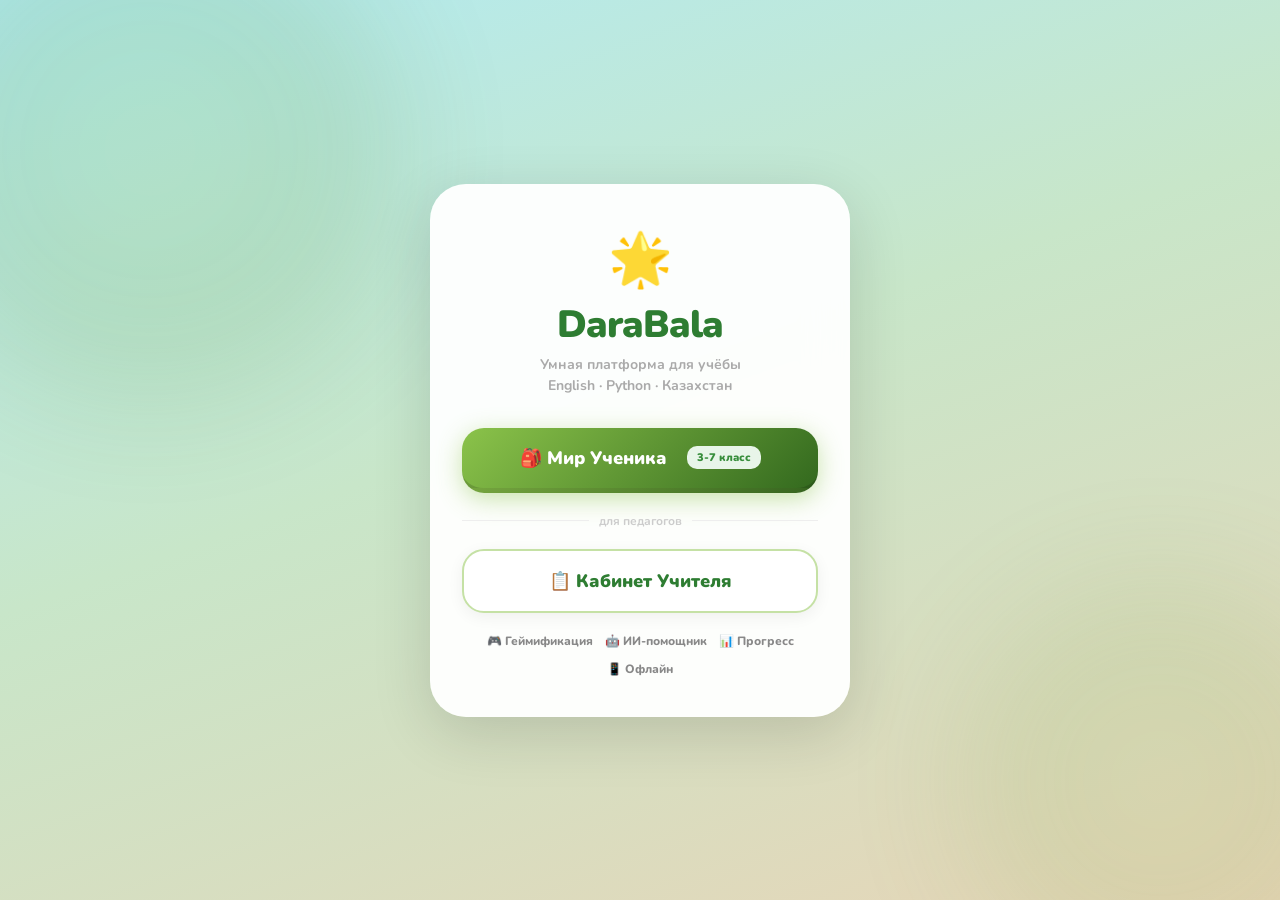
==== student/index.html @ 941f7393 "Create index.html" ====
<!DOCTYPE html>
<html lang="ru">
<head>
<meta charset="UTF-8"/>
<meta name="viewport" content="width=device-width, initial-scale=1.0"/>
<meta name="theme-color" content="#8bc34a"/>
<title>DaraBala</title>
<link rel="manifest" href="manifest.json"/>
<link rel="apple-touch-icon" href="icons/icon-192.png"/>
<link href="https://fonts.googleapis.com/css2?family=Nunito:wght@400;700;800;900&display=swap" rel="stylesheet"/>
<style>
*,*::before,*::after{box-sizing:border-box;margin:0;padding:0}
body{font-family:"Nunito",sans-serif;min-height:100vh;background:linear-gradient(160deg,#b2ebf2 0%,#c8e6c9 45%,#e8d5b7 100%);display:flex;flex-direction:column;align-items:center;justify-content:center;padding:20px;position:relative;overflow:hidden}
.bg-blob{position:fixed;border-radius:50%;filter:blur(60px);opacity:.15;pointer-events:none;animation:bFloat 18s ease-in-out infinite alternate}
@keyframes bFloat{0%{transform:translate(0,0)}100%{transform:translate(var(--tx,30px),var(--ty,-40px))}}
@keyframes popIn{from{opacity:0;transform:scale(.85) translateY(20px)}to{opacity:1;transform:scale(1) translateY(0)}}
@keyframes bob{0%,100%{transform:translateY(0)}50%{transform:translateY(-8px)}}
.hero{background:rgba(255,255,255,.95);backdrop-filter:blur(20px);border-radius:36px;padding:40px 32px;width:100%;max-width:420px;text-align:center;box-shadow:0 16px 60px rgba(0,0,0,.14);animation:popIn .6s cubic-bezier(.175,.885,.32,1.275) both;z-index:1;position:relative}
.logo{font-size:52px;animation:bob 2.5s ease-in-out infinite;display:block;margin-bottom:4px}
.title{font-size:38px;font-weight:900;color:#2e7d32;letter-spacing:-1px;margin-bottom:4px}
.sub{font-size:14px;color:#aaa;font-weight:700;margin-bottom:32px;line-height:1.5}
.divider{font-size:12px;color:#ccc;font-weight:700;margin:20px 0;display:flex;align-items:center;gap:10px}
.divider::before,.divider::after{content:'';flex:1;height:1px;background:#eee}
.btn{width:100%;padding:18px;border-radius:22px;border:none;font-family:"Nunito",sans-serif;font-size:18px;font-weight:900;cursor:pointer;transition:all .2s;margin-bottom:14px;display:flex;align-items:center;justify-content:center;gap:12px;text-decoration:none}
.btn-student{background:linear-gradient(135deg,#8bc34a,#33691e);color:#fff;box-shadow:0 6px 24px rgba(139,195,74,.45);border-bottom:5px solid rgba(0,0,0,.15)}
.btn-student:hover{transform:translateY(-3px);box-shadow:0 10px 32px rgba(139,195,74,.55)}
.btn-teacher{background:#fff;color:#2e7d32;border:2.5px solid #c5e1a5;box-shadow:0 4px 16px rgba(0,0,0,.06)}
.btn-teacher:hover{background:#f1f8e9;border-color:#8bc34a;transform:translateY(-2px)}
.badge{display:inline-block;font-size:11px;font-weight:900;border-radius:10px;padding:4px 10px;background:#e8f5e9;color:#388e3c;margin-left:8px;vertical-align:middle}
.features{display:flex;gap:12px;justify-content:center;margin-top:20px;flex-wrap:wrap}
.feat{font-size:12px;font-weight:800;color:#888;display:flex;align-items:center;gap:5px}
</style>
</head>
<body>
<div class="bg-blob" style="width:500px;height:500px;top:-100px;left:-100px;background:radial-gradient(circle,#8bc34a,#33691e);--tx:40px;--ty:-30px"></div>
<div class="bg-blob" style="width:400px;height:400px;bottom:-80px;right:-80px;background:radial-gradient(circle,#aed581,#558b2f);--tx:-50px;--ty:40px;animation-duration:14s"></div>

<div class="hero">
  <span class="logo">🌟</span>
  <div class="title">DaraBala</div>
  <div class="sub">Умная платформа для учёбы<br>English · Python · Казахстан</div>

  <a href="student/" class="btn btn-student">
    🎒 Мир Ученика
    <span class="badge">3-7 класс</span>
  </a>

  <div class="divider">для педагогов</div>

  <a href="teacher/" class="btn btn-teacher">
    📋 Кабинет Учителя
  </a>

  <div class="features">
    <div class="feat">🎮 Геймификация</div>
    <div class="feat">🤖 ИИ-помощник</div>
    <div class="feat">📊 Прогресс</div>
    <div class="feat">📱 Офлайн</div>
  </div>
</div>

<script>
if('serviceWorker' in navigator){
  navigator.serviceWorker.register('/DaraBala/sw.js').catch(()=>{});
}
</script>
</body>
</html>
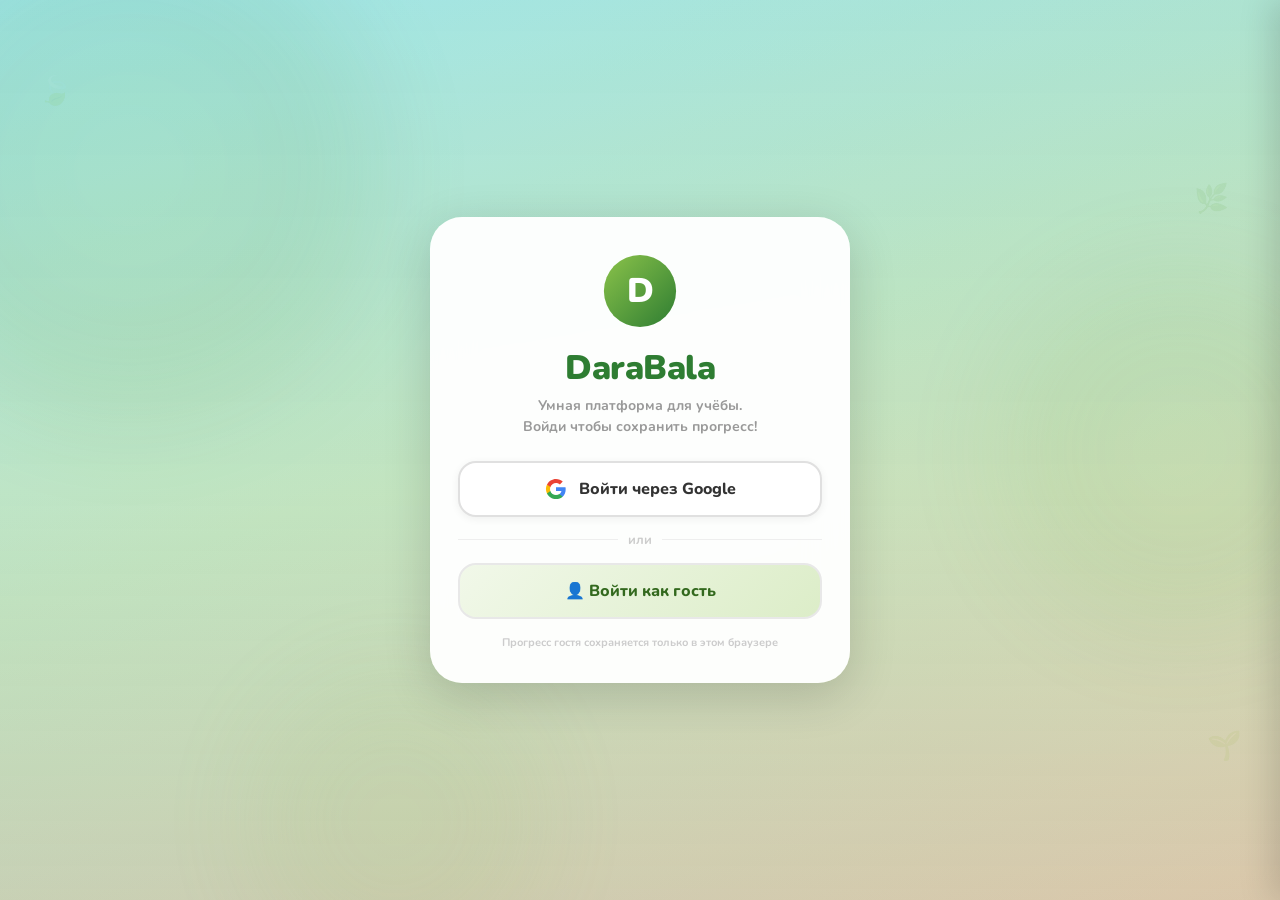
==== commit dd4afe7b: "Update index.html" ====
--- a/student/index.html
+++ b/student/index.html
@@ -2,67 +2,1722 @@
 <html lang="ru">
 <head>
 <meta charset="UTF-8"/>
-<meta name="viewport" content="width=device-width, initial-scale=1.0"/>
+<meta name="viewport" content="width=device-width, initial-scale=1.0, maximum-scale=1.0, user-scalable=no"/>
 <meta name="theme-color" content="#8bc34a"/>
-<title>DaraBala</title>
-<link rel="manifest" href="manifest.json"/>
-<link rel="apple-touch-icon" href="icons/icon-192.png"/>
-<link href="https://fonts.googleapis.com/css2?family=Nunito:wght@400;700;800;900&display=swap" rel="stylesheet"/>
+<meta name="mobile-web-app-capable" content="yes"/>
+<meta name="apple-mobile-web-app-capable" content="yes"/>
+<meta name="apple-mobile-web-app-status-bar-style" content="default"/>
+<title>DaraBala — Мир Ученика</title>
+<link rel="manifest" href="/DaraBala/manifest.json"/>
+<link rel="apple-touch-icon" href="/DaraBala/icons/icon-192.png"/>
+<link href="https://fonts.googleapis.com/css2?family=Nunito:wght@400;600;700;800;900&display=swap" rel="stylesheet"/>
 <style>
-*,*::before,*::after{box-sizing:border-box;margin:0;padding:0}
-body{font-family:"Nunito",sans-serif;min-height:100vh;background:linear-gradient(160deg,#b2ebf2 0%,#c8e6c9 45%,#e8d5b7 100%);display:flex;flex-direction:column;align-items:center;justify-content:center;padding:20px;position:relative;overflow:hidden}
-.bg-blob{position:fixed;border-radius:50%;filter:blur(60px);opacity:.15;pointer-events:none;animation:bFloat 18s ease-in-out infinite alternate}
-@keyframes bFloat{0%{transform:translate(0,0)}100%{transform:translate(var(--tx,30px),var(--ty,-40px))}}
-@keyframes popIn{from{opacity:0;transform:scale(.85) translateY(20px)}to{opacity:1;transform:scale(1) translateY(0)}}
-@keyframes bob{0%,100%{transform:translateY(0)}50%{transform:translateY(-8px)}}
-.hero{background:rgba(255,255,255,.95);backdrop-filter:blur(20px);border-radius:36px;padding:40px 32px;width:100%;max-width:420px;text-align:center;box-shadow:0 16px 60px rgba(0,0,0,.14);animation:popIn .6s cubic-bezier(.175,.885,.32,1.275) both;z-index:1;position:relative}
-.logo{font-size:52px;animation:bob 2.5s ease-in-out infinite;display:block;margin-bottom:4px}
-.title{font-size:38px;font-weight:900;color:#2e7d32;letter-spacing:-1px;margin-bottom:4px}
-.sub{font-size:14px;color:#aaa;font-weight:700;margin-bottom:32px;line-height:1.5}
-.divider{font-size:12px;color:#ccc;font-weight:700;margin:20px 0;display:flex;align-items:center;gap:10px}
-.divider::before,.divider::after{content:'';flex:1;height:1px;background:#eee}
-.btn{width:100%;padding:18px;border-radius:22px;border:none;font-family:"Nunito",sans-serif;font-size:18px;font-weight:900;cursor:pointer;transition:all .2s;margin-bottom:14px;display:flex;align-items:center;justify-content:center;gap:12px;text-decoration:none}
-.btn-student{background:linear-gradient(135deg,#8bc34a,#33691e);color:#fff;box-shadow:0 6px 24px rgba(139,195,74,.45);border-bottom:5px solid rgba(0,0,0,.15)}
-.btn-student:hover{transform:translateY(-3px);box-shadow:0 10px 32px rgba(139,195,74,.55)}
-.btn-teacher{background:#fff;color:#2e7d32;border:2.5px solid #c5e1a5;box-shadow:0 4px 16px rgba(0,0,0,.06)}
-.btn-teacher:hover{background:#f1f8e9;border-color:#8bc34a;transform:translateY(-2px)}
-.badge{display:inline-block;font-size:11px;font-weight:900;border-radius:10px;padding:4px 10px;background:#e8f5e9;color:#388e3c;margin-left:8px;vertical-align:middle}
-.features{display:flex;gap:12px;justify-content:center;margin-top:20px;flex-wrap:wrap}
-.feat{font-size:12px;font-weight:800;color:#888;display:flex;align-items:center;gap:5px}
+/* ===================== RESET & BASE ===================== */
+*, *::before, *::after { box-sizing: border-box; margin: 0; padding: 0; }
+html { font-size: 16px; }
+@media (max-width: 380px) { html { font-size: 14px; } }
+
+body {
+  font-family: "Nunito", sans-serif;
+  min-height: 100vh;
+  overflow-x: hidden;
+  background: linear-gradient(160deg, #b2ebf2 0%, #c8e6c9 45%, #e8d5b7 100%);
+  position: relative;
+}
+
+/* ===================== VIEWS ===================== */
+.view { display: none !important; }
+.view.active { display: block !important; }
+#view-login.active, #view-subject.active, #view-onboarding.active {
+  display: flex !important;
+  flex-direction: column;
+  align-items: center;
+  justify-content: center;
+  min-height: 100vh;
+  padding: 20px 16px;
+}
+#view-onboarding.active { justify-content: flex-start; padding-top: 24px; padding-bottom: 40px; }
+#view-dashboard.active  { display: block !important; }
+#view-lesson.active     { display: flex !important; }
+#view-complete.active   { display: flex !important; }
+
+/* ===================== ANIMATED BG ===================== */
+#bg-canvas { position: fixed; inset: 0; z-index: -1; pointer-events: none; overflow: hidden; }
+.bg-bubble {
+  position: absolute; border-radius: 50%;
+  opacity: 0.12; filter: blur(50px);
+  animation: bgFloat var(--dur, 18s) ease-in-out infinite alternate;
+}
+@keyframes bgFloat {
+  0%   { transform: translate(0,0) scale(1); }
+  50%  { transform: translate(var(--tx,30px), var(--ty,-40px)) scale(1.08); }
+  100% { transform: translate(var(--tx2,-20px), var(--ty2,30px)) scale(0.95); }
+}
+.bg-leaf {
+  position: fixed; font-size: 28px; opacity: 0.1; pointer-events: none; z-index: 0;
+  animation: leafDrift var(--ld, 20s) ease-in-out infinite alternate;
+}
+@keyframes leafDrift {
+  0%   { transform: translate(0,0) rotate(0deg); }
+  100% { transform: translate(var(--lx,20px), var(--ly,-30px)) rotate(var(--lr,25deg)); }
+}
+
+/* ===================== ANIMATIONS ===================== */
+@keyframes pageIn    { from { opacity:0; transform:translateY(24px) scale(0.97); } to { opacity:1; transform:translateY(0) scale(1); } }
+@keyframes popIn     { from { opacity:0; transform:scale(0.8) translateY(20px); } to { opacity:1; transform:scale(1) translateY(0); } }
+@keyframes fadeSlide { from { opacity:0; transform:translateY(16px); } to { opacity:1; transform:translateY(0); } }
+@keyframes bounceLoop  { 0%,100% { transform:translateY(0); } 50% { transform:translateY(-10px); } }
+@keyframes mascotBob   { 0%,100% { transform:translateY(0) rotate(-2deg) scale(1); } 25% { transform:translateY(-8px) rotate(2deg) scale(1.04); } 50% { transform:translateY(-5px) rotate(-1deg) scale(1.02); } 75% { transform:translateY(-10px) rotate(3deg) scale(1.06); } }
+@keyframes bubbleFloat { 0%,100% { transform:translateX(-50%) translateY(0); } 50% { transform:translateX(-50%) translateY(-5px); } }
+@keyframes pulse       { 0%,100% { transform:scale(1); } 50% { transform:scale(1.08); } }
+@keyframes shake       { 0%,100% { transform:translateX(0); } 25% { transform:translateX(-6px) rotate(-5deg); } 75% { transform:translateX(6px) rotate(5deg); } }
+@keyframes topbarIn    { from { opacity:0; transform:translateY(-100%); } to { opacity:1; transform:translateY(0); } }
+@keyframes confettiFall { to { transform:translateY(110vh) rotate(720deg); opacity:0; } }
+@keyframes completeIn  { from { opacity:0; transform:scale(0.8) translateY(20px); } to { opacity:1; transform:scale(1) translateY(0); } }
+
+/* ===================== CARD ===================== */
+.card {
+  background: rgba(255,255,255,0.95);
+  backdrop-filter: blur(16px);
+  -webkit-backdrop-filter: blur(16px);
+  border-radius: 28px;
+  padding: 24px 20px;
+  width: calc(100% - 24px);
+  max-width: 440px;
+  box-shadow: 0 8px 40px rgba(0,0,0,0.14);
+  margin: 0 auto;
+  animation: popIn .5s cubic-bezier(.175,.885,.32,1.275) both;
+  position: relative; z-index: 1;
+}
+
+/* ===================== LOGIN ===================== */
+.login-bg-tint {
+  position: fixed; inset: 0; pointer-events: none; z-index: 0;
+  background: linear-gradient(to bottom, rgba(80,210,200,0.18) 0%, rgba(160,220,140,0.15) 55%, rgba(60,40,30,0.08) 100%);
+}
+.login-card {
+  background: rgba(255,255,255,0.96);
+  backdrop-filter: blur(20px);
+  -webkit-backdrop-filter: blur(20px);
+  border-radius: 32px;
+  padding: 36px 28px 32px;
+  width: calc(100% - 24px);
+  max-width: 420px;
+  box-shadow: 0 12px 48px rgba(0,0,0,0.16);
+  text-align: center;
+  position: relative; z-index: 1;
+  animation: popIn .5s cubic-bezier(.175,.885,.32,1.275) both;
+}
+.login-flag       { display:flex; justify-content:center; margin-bottom:16px; }
+.login-title      { font-size:34px; font-weight:900; color:#2e7d32; margin-bottom:4px; letter-spacing:-0.5px; }
+.login-sub        { font-size:14px; color:#999; font-weight:700; margin-bottom:24px; line-height:1.5; }
+.login-divider    { display:flex; align-items:center; gap:10px; color:#ccc; font-size:13px; font-weight:700; margin:14px 0; }
+.login-divider::before,.login-divider::after { content:''; flex:1; height:1px; background:#eee; }
+.login-user-card  { display:flex; align-items:center; gap:14px; background:#f1f8e9; border-radius:18px; padding:14px 16px; margin-bottom:16px; border:2px solid #c5e1a5; text-align:left; }
+
+/* ===================== GOOGLE BUTTON ===================== */
+.google-btn {
+  display:flex !important; align-items:center !important; justify-content:center !important;
+  gap:12px !important; width:100% !important; padding:15px 20px !important;
+  border-radius:18px !important; border:2px solid #e0e0e0 !important;
+  background:#fff !important; cursor:pointer !important;
+  font-family:"Nunito",sans-serif !important; font-size:16px !important;
+  font-weight:800 !important; color:#333 !important;
+  box-shadow:0 2px 8px rgba(0,0,0,.06) !important;
+  transition:all .2s ease !important; margin-bottom:12px !important;
+}
+.google-btn:hover { border-color:#8bc34a !important; background:#f9fbe7 !important; transform:translateY(-2px) !important; box-shadow:0 4px 16px rgba(139,195,74,.25) !important; }
+.google-logo { width:22px; height:22px; flex-shrink:0; }
+
+/* ===================== GUEST BUTTON ===================== */
+.guest-btn {
+  width:100%; padding:15px; border-radius:18px; border:2px solid #e8e8e8;
+  background:linear-gradient(135deg,#f1f8e9,#dcedc8); cursor:pointer;
+  font-family:Nunito,sans-serif; font-size:16px; font-weight:800; color:#33691e;
+  display:flex; align-items:center; justify-content:center; gap:8px; transition:all .15s;
+}
+.guest-btn:hover { background:linear-gradient(135deg,#dcedc8,#c5e1a5); transform:translateY(-1px); }
+
+/* ===================== GREEN BUTTON ===================== */
+.btn-green {
+  background:linear-gradient(135deg,#8bc34a,#558b2f);
+  color:#fff; border:none; border-radius:18px; padding:16px 28px;
+  font-family:Nunito,sans-serif; font-size:17px; font-weight:900;
+  cursor:pointer; width:100%; transition:all .2s;
+  box-shadow:0 4px 16px rgba(139,195,74,.4);
+  border-bottom:4px solid rgba(0,0,0,0.15);
+}
+.btn-green:hover:not(:disabled) { transform:translateY(-2px); box-shadow:0 6px 24px rgba(139,195,74,.5); }
+.btn-green:active:not(:disabled) { transform:translateY(2px); border-bottom-width:0; }
+.btn-green:disabled { background:#d0d0d0; box-shadow:none; transform:none; cursor:not-allowed; color:#aaa; border-bottom-color:rgba(0,0,0,0.08); }
+
+/* ===================== SUBJECT SELECT ===================== */
+.subject-card {
+  background:rgba(255,255,255,0.96); backdrop-filter:blur(20px); -webkit-backdrop-filter:blur(20px);
+  border-radius:32px; padding:36px 28px; width:calc(100% - 24px); max-width:420px;
+  box-shadow:0 12px 48px rgba(0,0,0,0.14); text-align:center;
+  position:relative; z-index:1; animation:popIn .5s cubic-bezier(.175,.885,.32,1.275) both;
+}
+.subject-card h1  { font-size:24px; font-weight:900; color:#2e7d32; margin-bottom:8px; }
+.subject-card p   { font-size:14px; color:#aaa; font-weight:700; margin-bottom:24px; }
+.subject-btn {
+  width:100%; padding:18px 20px; border-radius:20px; border:2.5px solid #e8e8e8;
+  background:#fff; cursor:pointer; font-family:Nunito,sans-serif;
+  display:flex; align-items:center; gap:14px; transition:all .2s; margin-bottom:14px;
+  text-align:left; box-shadow:0 2px 8px rgba(0,0,0,.04);
+}
+.subject-btn:hover { border-color:#8bc34a; background:#f9fbe7; transform:translateY(-2px); box-shadow:0 6px 20px rgba(139,195,74,.2); }
+.subject-btn-icon  { font-size:38px; flex-shrink:0; }
+.subject-btn-info  { flex:1; }
+.subject-btn-title { font-size:17px; font-weight:900; color:#2e7d32; }
+.subject-btn-sub   { font-size:12px; font-weight:700; color:#aaa; margin-top:3px; }
+.subject-btn-badge { font-size:11px; font-weight:900; border-radius:10px; padding:4px 10px; flex-shrink:0; }
+.badge-green { background:#e8f5e9; color:#388e3c; }
+.badge-blue  { background:#e3f2fd; color:#1565c0; }
+
+/* ===================== ONBOARDING ===================== */
+.ob-logo { display:flex; flex-direction:column; align-items:center; padding-bottom:16px; margin-bottom:16px; border-bottom:1.5px solid #f0f0f0; }
+.ob-logo-title { font-size:22px; font-weight:900; color:#2e7d32; margin-top:6px; text-align:center; }
+.ob-logo-sub   { font-size:13px; color:#bbb; font-weight:700; margin-top:2px; text-align:center; }
+
+/* Mascot */
+.mascot-wrap   { position:relative; width:88px; height:88px; margin-bottom:8px; display:flex; align-items:center; justify-content:center; }
+.mascot-emoji  { font-size:64px; line-height:1; display:block; animation:mascotBob 3s ease-in-out infinite; filter:drop-shadow(0 4px 12px rgba(0,0,0,0.12)); cursor:default; user-select:none; }
+.mascot-bubble {
+  position:absolute; top:-32px; left:50%; transform:translateX(-50%);
+  background:#fff; border:1.5px solid #c5e1a5; border-radius:20px;
+  padding:5px 14px; font-size:12px; font-weight:800; color:#558b2f;
+  white-space:nowrap; box-shadow:0 2px 10px rgba(0,0,0,.1);
+  pointer-events:none; animation:bubbleFloat 2.5s ease-in-out infinite; z-index:10;
+}
+.ob-step { display:none; }
+.ob-step.active { display:block; }
+.ob-title { font-size:22px; font-weight:900; color:#2e7d32; margin-bottom:20px; text-align:center; }
+
+/* Name Input */
+.name-input-wrap { position:relative; margin-bottom:20px; }
+.name-input-icon { position:absolute; left:16px; top:50%; transform:translateY(-50%); font-size:20px; pointer-events:none; z-index:2; }
+.name-input {
+  width:100%; padding:16px 16px 16px 52px; border-radius:18px; border:2.5px solid #e0e0e0;
+  font-family:Nunito,sans-serif; font-size:16px; font-weight:800; color:#333;
+  background:#fafafa; outline:none; transition:all .2s; box-sizing:border-box;
+}
+.name-input::placeholder { color:#ccc; font-weight:700; }
+.name-input:focus { border-color:#8bc34a; background:#fff; box-shadow:0 0 0 4px rgba(139,195,74,.15); }
+
+/* ===================== DRUM DATE PICKER ===================== */
+.drum-picker { display:flex; gap:10px; justify-content:center; align-items:flex-start; margin:16px 0; }
+.drum-col    { display:flex; flex-direction:column; align-items:center; gap:6px; flex:1; min-width:70px; max-width:110px; }
+.drum-col label { font-size:11px; font-weight:900; color:#aaa; text-transform:uppercase; letter-spacing:0.5px; }
+.drum-scroll {
+  height:132px; overflow:hidden; position:relative; cursor:grab; border-radius:16px;
+  border:2.5px solid #e8f5e9; background:#fff; width:100%; touch-action:none;
+  box-shadow:0 2px 8px rgba(0,0,0,.04);
+}
+.drum-scroll:active { cursor:grabbing; }
+.drum-items { position:absolute; top:0; left:0; right:0; user-select:none; }
+.drum-item  { height:44px; display:flex; align-items:center; justify-content:center; font-size:15px; font-weight:700; color:#ccc; transition:color .15s, font-size .15s; pointer-events:none; }
+.drum-item.selected { color:#2e7d32 !important; font-size:18px !important; font-weight:900 !important; }
+.drum-highlight { position:absolute; top:44px; left:0; right:0; height:44px; background:rgba(139,195,74,.12); border-radius:10px; pointer-events:none; border-top:2px solid #8bc34a; border-bottom:2px solid #8bc34a; }
+
+/* ===================== AVATAR GRID ===================== */
+.avatar-grid { display:grid; grid-template-columns:repeat(4,1fr); gap:10px; max-height:260px; overflow-y:auto; padding:4px 2px; margin-bottom:20px; }
+.avatar-grid::-webkit-scrollbar { width:4px; }
+.avatar-grid::-webkit-scrollbar-thumb { background:#c5e1a5; border-radius:2px; }
+.avatar-btn {
+  display:flex; flex-direction:column; align-items:center; gap:4px; padding:10px 6px;
+  border-radius:16px; border:2.5px solid transparent; background:#f8f8f8;
+  cursor:pointer; font-family:Nunito,sans-serif; font-size:10px; font-weight:800; color:#888;
+  transition:all .15s cubic-bezier(.175,.885,.32,1.275);
+  position:relative; -webkit-tap-highlight-color:transparent; min-height:80px;
+}
+.avatar-btn:hover { border-color:#c5e1a5; background:#f1f8e9; transform:scale(1.06); }
+.avatar-btn.sel   { border-color:#8bc34a !important; background:#e8f5e9 !important; color:#2e7d32 !important; transform:scale(1.08) !important; box-shadow:0 4px 12px rgba(139,195,74,.35); }
+.av-emoji { font-size:36px; line-height:1; display:block; pointer-events:none; }
+.av-label { font-size:10px; font-weight:800; pointer-events:none; text-align:center; line-height:1.2; }
+
+/* ===================== DASHBOARD ===================== */
+.topbar {
+  position:sticky; top:0; z-index:50;
+  background:rgba(255,255,255,.94); backdrop-filter:blur(12px);
+  border-bottom:1.5px solid #e8e8e8; padding:12px 16px;
+  display:flex; align-items:center; justify-content:space-between;
+  animation:topbarIn .4s ease both;
+}
+.topbar-user   { display:flex; align-items:center; gap:10px; }
+.topbar-avatar { width:40px; height:40px; background:#e8f5e9; border:2.5px solid #8bc34a; border-radius:50%; display:flex; align-items:center; justify-content:center; font-size:22px; cursor:pointer; transition:transform .2s; }
+.topbar-avatar:hover { transform:scale(1.1); }
+.topbar-name   { font-weight:800; color:#444; font-size:14px; max-width:80px; overflow:hidden; text-overflow:ellipsis; white-space:nowrap; }
+.topbar-stats  { display:flex; gap:8px; }
+.stat-pill     { display:flex; align-items:center; gap:5px; font-weight:800; font-size:13px; padding:5px 12px; border-radius:20px; border:1.5px solid; }
+.stat-pill.xp          { color:#1565c0; background:#e3f2fd; border-color:#bbdefb; }
+.stat-pill.streak      { color:#e65100; background:#fff3e0; border-color:#ffcc80; }
+.stat-pill.streak.dead { color:#aaa; background:#f5f5f5; border-color:#e0e0e0; }
+.stat-pill svg { width:18px; height:18px; }
+
+.map-container { max-width:480px; margin:0 auto; padding:24px 18px 100px; display:flex; flex-direction:column; align-items:center; }
+.module-header { width:100%; border-radius:28px; padding:22px 24px; color:#fff; box-shadow:0 6px 24px rgba(0,0,0,.12); border-bottom:5px solid rgba(0,0,0,.12); margin-bottom:24px; position:relative; overflow:hidden; }
+.module-header h3  { font-size:20px; font-weight:900; }
+.module-header p   { font-size:14px; font-weight:700; opacity:.9; margin-top:2px; }
+.module-header .mod-icon { position:absolute; right:-14px; bottom:-14px; font-size:80px; opacity:.18; transform:rotate(-12deg); }
+.lessons-col { display:flex; flex-direction:column; align-items:center; gap:18px; width:100%; margin-bottom:32px; }
+.lesson-node {
+  width:82px; height:82px; border-radius:50%; border:none; border-bottom:5px solid rgba(0,0,0,.15);
+  display:flex; align-items:center; justify-content:center;
+  font-family:Nunito,sans-serif; font-size:30px; font-weight:900; color:#fff;
+  cursor:pointer; transition:transform .15s, border-bottom-width .12s;
+  user-select:none; box-shadow:0 4px 14px rgba(0,0,0,.12);
+}
+.lesson-node:hover:not(.locked) { transform:scale(1.1) rotate(-3deg); }
+.lesson-node:active:not(.locked) { border-bottom-width:0; transform:translateY(5px); }
+.lesson-node.locked { background:#ddd; border-bottom-color:#bbb; color:#aaa; cursor:not-allowed; }
+.lesson-node.done   { background:#ffc107; border-bottom-color:#ff9800; }
+.mc-0{background:#4caf50} .mc-1{background:#26a69a} .mc-2{background:#26c6da}
+.mc-3{background:#29b6f6} .mc-4{background:#42a5f5} .mc-5{background:#5c6bc0}
+.mc-6{background:#7e57c2} .mc-7{background:#ab47bc} .mc-8{background:#e040fb}
+
+/* ===================== LESSON VIEW ===================== */
+#view-lesson { position:fixed !important; inset:0; background:#fff; display:none; flex-direction:column; z-index:100; overflow-y:auto; }
+#view-lesson.active { display:flex !important; }
+.lesson-topbar { position:sticky; top:0; z-index:50; background:#fff; border-bottom:2px solid #f0f0f0; padding:12px 16px; display:flex; align-items:center; gap:12px; flex-shrink:0; width:100%; }
+.close-btn     { background:none; border:none; cursor:pointer; color:#aaa; padding:4px; }
+.close-btn svg { width:24px; height:24px; display:block; }
+.progress-bar-wrap { flex:1; height:18px; background:#eee; border-radius:9px; overflow:hidden; }
+.progress-bar-fill { height:100%; background:linear-gradient(90deg,#8bc34a,#558b2f); border-radius:9px; transition:width .6s ease; position:relative; }
+.progress-bar-fill::after { content:""; position:absolute; top:3px; left:6px; right:6px; height:5px; background:rgba(255,255,255,.3); border-radius:3px; }
+.lives { display:flex; gap:3px; flex-shrink:0; }
+.heart { font-size:22px; transition:opacity .3s; }
+.heart.lost { opacity:.2; filter:grayscale(1); }
+.lesson-content { flex:1; max-width:640px; width:100%; margin:0 auto; padding:24px 18px 16px; display:flex; flex-direction:column; }
+.mech-label    { text-align:center; font-size:12px; font-weight:900; color:#bbb; text-transform:uppercase; letter-spacing:1px; margin-bottom:8px; }
+.lesson-question { font-size:22px; font-weight:900; color:#1a1a1a; text-align:center; margin-bottom:22px; line-height:1.35; }
+
+/* Options */
+.options-grid { display:grid; grid-template-columns:1fr 1fr; gap:12px; }
+.opt-btn {
+  display:flex; flex-direction:column; align-items:center; justify-content:center;
+  padding:16px 12px; border-radius:22px; border:3px solid #e8e8e8; background:#fff;
+  cursor:pointer; font-family:Nunito,sans-serif; font-size:17px; font-weight:800; color:#444;
+  border-bottom-width:5px; transition:transform .1s, border-color .15s, background .15s; user-select:none;
+}
+.opt-btn:hover:not(:disabled):not(.sel):not(.correct):not(.wrong) { background:#fafafa; border-color:#bbb; }
+.opt-btn:active:not(:disabled) { transform:translateY(4px); border-bottom-width:0; }
+.opt-btn.sel     { border-color:#42a5f5; background:#e3f2fd; color:#1565c0; }
+.opt-btn.correct { border-color:#7cb342; background:#f1f8e9; color:#558b2f; }
+.opt-btn.wrong   { border-color:#ef5350; background:#ffebee; color:#c62828; }
+.opt-btn.dim     { opacity:.35; filter:grayscale(40%); }
+.opt-btn:disabled { cursor:not-allowed; }
+
+/* True/False */
+.tf-wrap  { display:flex; gap:14px; justify-content:center; margin-top:8px; }
+.tf-btn   { flex:1; max-width:150px; padding:20px; border-radius:22px; border:none; font-family:Nunito,sans-serif; font-size:26px; font-weight:900; cursor:pointer; border-bottom:5px solid; transition:transform .1s, border-bottom-width .1s; user-select:none; }
+.tf-btn.yes { background:#8bc34a; border-bottom-color:#689f38; color:#fff; }
+.tf-btn.no  { background:#ef5350; border-bottom-color:#c62828; color:#fff; }
+.tf-btn:active    { transform:translateY(5px); border-bottom-width:0; }
+.tf-btn:disabled  { opacity:.5; cursor:not-allowed; }
+.timer-bar-wrap   { height:7px; background:#eee; border-radius:4px; margin-bottom:18px; overflow:hidden; }
+.timer-bar        { height:100%; background:#ff9800; border-radius:4px; }
+
+/* Listen */
+.listen-btn { display:flex; flex-direction:column; align-items:center; justify-content:center; gap:8px; width:110px; height:110px; border-radius:50%; border:none; background:linear-gradient(135deg,#8bc34a,#558b2f); color:#fff; font-size:42px; cursor:pointer; margin:0 auto 22px; box-shadow:0 8px 24px rgba(139,195,74,.4); border-bottom:5px solid #33691e; transition:transform .1s; }
+.listen-btn:active { transform:translateY(5px); border-bottom-width:0; }
+.listen-btn.playing { animation:pulse .6s ease-in-out infinite; }
+
+/* Sentence */
+.sentence-target { min-height:56px; background:#f9f9f9; border:2px dashed #c5e1a5; border-radius:18px; padding:10px 14px; margin-bottom:14px; display:flex; flex-wrap:wrap; gap:8px; align-items:center; }
+.word-chip { padding:8px 14px; border-radius:14px; font-family:Nunito,sans-serif; font-size:15px; font-weight:800; cursor:pointer; border:2px solid; transition:transform .1s; user-select:none; }
+.word-chip.in-sentence { background:#e3f2fd; border-color:#42a5f5; color:#1565c0; }
+.word-chip.in-bank     { background:#fff; border-color:#e0e0e0; color:#444; }
+.word-chip:hover       { transform:scale(1.05); }
+.word-bank { display:flex; flex-wrap:wrap; gap:8px; padding:14px; background:#fff; border-radius:18px; border:2px solid #e8e8e8; }
+
+/* Fill Gap */
+.gap-word-display { font-size:32px; font-weight:900; text-align:center; letter-spacing:4px; margin-bottom:22px; color:#222; }
+.gap-word-display .gap { display:inline-block; width:36px; height:38px; border-bottom:4px solid #8bc34a; text-align:center; color:#8bc34a; }
+.letter-choices { display:flex; gap:10px; justify-content:center; flex-wrap:wrap; }
+.letter-btn { width:58px; height:58px; border-radius:16px; border:3px solid #e0e0e0; background:#fff; font-family:Nunito,sans-serif; font-size:24px; font-weight:900; cursor:pointer; border-bottom-width:5px; transition:transform .1s, border-color .15s; user-select:none; }
+.letter-btn:hover:not(:disabled) { border-color:#8bc34a; background:#f1f8e9; }
+.letter-btn:active:not(:disabled) { transform:translateY(4px); border-bottom-width:0; }
+.letter-btn.correct { border-color:#7cb342; background:#f1f8e9; color:#558b2f; }
+.letter-btn.wrong   { border-color:#ef5350; background:#ffebee; color:#c62828; }
+.letter-btn:disabled { cursor:not-allowed; }
+
+/* Match */
+.match-wrap { display:flex; gap:14px; }
+.match-col  { flex:1; display:flex; flex-direction:column; gap:10px; }
+.match-item { padding:12px 10px; border-radius:16px; border:2.5px solid #e0e0e0; background:#fff; font-family:Nunito,sans-serif; font-size:14px; font-weight:800; text-align:center; cursor:pointer; transition:border-color .15s, background .15s, transform .1s; user-select:none; min-height:52px; display:flex; align-items:center; justify-content:center; }
+.match-item:hover:not(.matched):not(.selected) { border-color:#c5e1a5; }
+.match-item.selected   { border-color:#42a5f5; background:#e3f2fd; color:#1565c0; transform:scale(1.03); }
+.match-item.matched    { border-color:#7cb342; background:#f1f8e9; color:#558b2f; }
+.match-item.wrong-flash { border-color:#ef5350; background:#ffebee; animation:shake .4s ease; }
+
+/* Voice */
+.mic-area       { display:flex; flex-direction:column; align-items:center; gap:14px; }
+.word-to-say    { font-size:40px; font-weight:900; color:#2e7d32; text-align:center; }
+.word-translation { font-size:15px; color:#aaa; font-weight:700; }
+.mic-btn        { width:96px; height:96px; border-radius:50%; border:none; background:linear-gradient(135deg,#ef5350,#c62828); color:#fff; font-size:42px; cursor:pointer; box-shadow:0 8px 24px rgba(239,83,80,.4); border-bottom:5px solid #b71c1c; transition:transform .1s; display:flex; align-items:center; justify-content:center; }
+.mic-btn.listening { background:linear-gradient(135deg,#ff9800,#e65100); animation:pulse .8s ease-in-out infinite; }
+.mic-result     { font-size:16px; font-weight:800; color:#aaa; min-height:26px; text-align:center; }
+.mic-result.ok  { color:#558b2f; }
+.mic-result.fail { color:#c62828; }
+
+/* ===================== LESSON FOOTER ===================== */
+.lesson-footer  { padding:14px 18px; border-top:2px solid; transition:background .25s, border-color .25s; position:sticky; bottom:0; background:#fff; flex-shrink:0; width:100%; }
+.lesson-footer.neutral { background:#fff; border-color:#f0f0f0; }
+.lesson-footer.good    { background:#f1f8e9; border-color:#aed581; }
+.lesson-footer.bad     { background:#ffebee; border-color:#ef9a9a; }
+.footer-inner   { max-width:640px; margin:0 auto; display:flex; align-items:center; justify-content:space-between; gap:14px; }
+.feedback-text  { flex:1; }
+.feedback-text .fb-main { display:flex; align-items:center; gap:8px; font-size:18px; font-weight:900; }
+.feedback-text .fb-main.good { color:#558b2f; }
+.feedback-text .fb-main.bad  { color:#c62828; }
+.feedback-text .fb-sub { font-size:12px; font-weight:700; color:#aaa; margin-bottom:2px; }
+.check-icon     { font-size:26px; animation:bounceLoop 1.5s ease-in-out infinite; }
+.btn-check      { flex-shrink:0; font-family:Nunito,sans-serif; font-size:17px; font-weight:900; color:#fff; border:none; border-radius:16px; padding:14px 26px; cursor:pointer; border-bottom:4px solid; transition:transform .1s, border-bottom-width .1s, background .15s; user-select:none; }
+.btn-check.green { background:#8bc34a; border-bottom-color:#689f38; }
+.btn-check.green:hover:not(:disabled) { background:#7cb342; }
+.btn-check.red   { background:#ef5350; border-bottom-color:#c62828; }
+.btn-check:active:not(:disabled) { border-bottom-width:0; transform:translateY(4px); }
+.btn-check:disabled { background:#d9d9d9; border-bottom-color:#bbb; cursor:not-allowed; opacity:.7; }
+
+/* ===================== COMPLETE ===================== */
+#view-complete { position:fixed !important; inset:0; display:none; flex-direction:column; align-items:center; justify-content:center; padding:24px; background:linear-gradient(135deg,#f1f8e9,#e8f5e9); z-index:100; overflow-y:auto; }
+#view-complete.active { display:flex !important; }
+.complete-card  { background:#fff; border-radius:32px; padding:40px 32px; width:100%; max-width:420px; text-align:center; box-shadow:0 8px 40px rgba(0,0,0,.12); animation:completeIn .5s cubic-bezier(.175,.885,.32,1.275) .1s both; }
+.complete-emoji { font-size:76px; margin-bottom:14px; animation:bounceLoop 2s ease-in-out infinite; }
+.complete-title { font-size:30px; font-weight:900; color:#2e7d32; margin-bottom:8px; }
+.complete-sub   { font-size:15px; color:#aaa; font-weight:700; margin-bottom:26px; }
+.complete-stats { display:flex; gap:12px; justify-content:center; margin-bottom:26px; }
+.complete-stat  { background:#f1f8e9; border-radius:18px; padding:14px 18px; font-weight:900; }
+.complete-stat .val { font-size:26px; color:#2e7d32; }
+.complete-stat .lbl { font-size:11px; color:#aaa; margin-top:2px; }
+
+/* ===================== CHAT WIDGET ===================== */
+#chat-widget  { position:fixed; bottom:22px; right:22px; z-index:1000; }
+#chat-toggle  { width:60px; height:60px; border-radius:50%; border:none; background:linear-gradient(135deg,#8bc34a,#558b2f); box-shadow:0 6px 20px rgba(139,195,74,.5); cursor:pointer; font-size:28px; display:flex; align-items:center; justify-content:center; border-bottom:4px solid #33691e; transition:transform .2s; }
+#chat-toggle:hover { transform:scale(1.1); }
+#chat-dot     { position:absolute; top:2px; right:2px; width:14px; height:14px; background:#ff5722; border-radius:50%; border:2px solid #fff; display:none; }
+#chat-dot.show { display:block; animation:bounceLoop 1s ease-in-out infinite; }
+#chat-box     { position:absolute; bottom:74px; right:0; width:310px; background:#fff; border-radius:24px; box-shadow:0 12px 48px rgba(0,0,0,.18); border:2px solid #e8f5e9; display:none; flex-direction:column; overflow:hidden; max-height:460px; }
+#chat-box.open { display:flex; }
+.chat-header  { background:linear-gradient(135deg,#8bc34a,#558b2f); padding:14px 16px; display:flex; align-items:center; gap:10px; }
+.chat-header-avatar { font-size:26px; }
+.chat-header-name   { font-size:15px; font-weight:900; color:#fff; }
+.chat-header-status { font-size:11px; color:rgba(255,255,255,.8); font-weight:600; }
+.chat-messages { flex:1; overflow-y:auto; padding:14px 12px; display:flex; flex-direction:column; gap:10px; min-height:180px; max-height:260px; }
+.chat-messages::-webkit-scrollbar { width:3px; }
+.chat-messages::-webkit-scrollbar-thumb { background:#c5e1a5; border-radius:2px; }
+.msg      { display:flex; gap:8px; animation:fadeSlide .25s ease both; }
+.msg.user { flex-direction:row-reverse; }
+.msg-bubble { padding:9px 13px; border-radius:18px; font-size:13px; font-weight:700; line-height:1.4; max-width:200px; word-break:break-word; }
+.msg.bot  .msg-bubble { background:#f1f8e9; color:#2e7d32; border-bottom-left-radius:4px; }
+.msg.user .msg-bubble { background:#8bc34a; color:#fff; border-bottom-right-radius:4px; }
+.msg-av   { font-size:20px; flex-shrink:0; align-self:flex-end; }
+.typing-indicator { display:flex; gap:4px; padding:10px 14px; background:#f1f8e9; border-radius:18px; border-bottom-left-radius:4px; width:fit-content; }
+.typing-indicator span { width:6px; height:6px; background:#8bc34a; border-radius:50%; animation:bounceLoop .8s ease-in-out infinite; }
+.typing-indicator span:nth-child(2) { animation-delay:.15s; }
+.typing-indicator span:nth-child(3) { animation-delay:.3s; }
+.chat-input-wrap { padding:10px 12px; border-top:1.5px solid #f0f0f0; display:flex; gap:8px; }
+.chat-input  { flex:1; font-family:Nunito,sans-serif; font-size:14px; font-weight:700; border:2px solid #e0e0e0; border-radius:14px; padding:9px 12px; outline:none; color:#333; transition:border-color .2s; }
+.chat-input:focus { border-color:#8bc34a; }
+.chat-send   { width:38px; height:38px; border-radius:12px; border:none; background:#8bc34a; color:#fff; cursor:pointer; font-size:16px; display:flex; align-items:center; justify-content:center; transition:background .15s; flex-shrink:0; }
+.chat-send:hover    { background:#7cb342; }
+.chat-send:disabled { background:#d0d0d0; cursor:not-allowed; }
+
+/* ===================== WELCOME OVERLAY ===================== */
+#welcome-overlay { position:fixed; inset:0; z-index:5000; display:flex; align-items:center; justify-content:center; background:rgba(0,0,0,0); pointer-events:none; transition:background .3s; }
+#welcome-overlay.show { pointer-events:all; background:rgba(0,0,0,.5); }
+.welcome-card   { background:#fff; border-radius:32px; padding:40px 32px; text-align:center; width:88%; max-width:360px; box-shadow:0 16px 56px rgba(0,0,0,.2); transform:scale(0.8) translateY(40px); opacity:0; transition:transform .6s cubic-bezier(.175,.885,.32,1.275),opacity .4s ease; }
+#welcome-overlay.show .welcome-card { transform:scale(1) translateY(0); opacity:1; }
+.welcome-avatar { font-size:68px; margin-bottom:12px; animation:bounceLoop 1.5s ease-in-out infinite; }
+.welcome-name   { font-size:26px; font-weight:900; color:#2e7d32; margin-bottom:6px; }
+.welcome-sub    { font-size:14px; color:#aaa; font-weight:700; margin-bottom:22px; }
+
+/* ===================== PROFILE PANEL ===================== */
+#profile-panel    { position:fixed; top:0; right:0; bottom:0; width:290px; background:#fff; z-index:3000; transform:translateX(100%); transition:transform .3s cubic-bezier(.4,0,.2,1); box-shadow:-8px 0 32px rgba(0,0,0,.15); display:flex; flex-direction:column; }
+#profile-panel.open { transform:translateX(0); }
+#profile-backdrop   { position:fixed; inset:0; z-index:2999; background:rgba(0,0,0,.4); opacity:0; pointer-events:none; transition:opacity .3s; }
+#profile-backdrop.show { opacity:1; pointer-events:all; }
+.profile-header { background:linear-gradient(135deg,#8bc34a,#2e7d32); padding:32px 20px 24px; display:flex; flex-direction:column; align-items:center; gap:8px; }
+.profile-pic    { width:70px; height:70px; border-radius:50%; background:rgba(255,255,255,.2); display:flex; align-items:center; justify-content:center; font-size:38px; border:3px solid rgba(255,255,255,.4); margin-bottom:4px; }
+.profile-pic img { width:70px; height:70px; border-radius:50%; object-fit:cover; }
+.profile-uname  { font-size:19px; font-weight:900; color:#fff; }
+.profile-email  { font-size:11px; color:rgba(255,255,255,.8); font-weight:700; }
+.profile-stats  { display:flex; gap:10px; margin-top:8px; }
+.profile-stat   { background:rgba(255,255,255,.18); border-radius:12px; padding:7px 12px; text-align:center; color:#fff; }
+.profile-stat .sv { font-size:18px; font-weight:900; }
+.profile-stat .sl { font-size:10px; font-weight:700; opacity:.8; }
+.profile-body   { flex:1; overflow-y:auto; padding:14px; }
+.profile-section-title { font-size:10px; font-weight:900; color:#bbb; text-transform:uppercase; letter-spacing:1px; margin:14px 0 8px; }
+.profile-row    { display:flex; align-items:center; gap:12px; padding:11px 14px; border-radius:14px; cursor:pointer; transition:background .15s; font-family:Nunito,sans-serif; font-size:14px; font-weight:800; color:#333; }
+.profile-row:hover { background:#f5f5f5; }
+.profile-row-icon { width:34px; height:34px; border-radius:10px; display:flex; align-items:center; justify-content:center; font-size:16px; flex-shrink:0; }
+.profile-row-icon.green { background:#e8f5e9; }
+.profile-row-icon.red   { background:#ffebee; }
+.lang-options { display:flex; gap:8px; padding:6px 14px 14px; }
+.lang-btn { flex:1; padding:10px; border-radius:14px; border:2.5px solid #e0e0e0; background:#fff; font-family:Nunito,sans-serif; font-size:14px; font-weight:900; cursor:pointer; transition:all .15s; }
+.lang-btn.active { border-color:#8bc34a; background:#f1f8e9; color:#2e7d32; }
+
+/* Avatar Change Modal */
+#avatar-change-modal { position:fixed; inset:0; z-index:4000; display:none; align-items:center; justify-content:center; background:rgba(0,0,0,.5); padding:20px; }
+#avatar-change-modal.open { display:flex; }
+.avatar-modal-card { background:#fff; border-radius:28px; padding:24px; width:100%; max-width:440px; max-height:80vh; display:flex; flex-direction:column; }
+.avatar-modal-card h3  { font-size:20px; font-weight:900; text-align:center; margin-bottom:14px; }
+.avatar-modal-grid { display:grid; grid-template-columns:repeat(4,1fr); gap:8px; overflow-y:auto; }
+
+/* Story Card */
+#dashboard-story { display:none; max-width:480px; width:calc(100% - 32px); margin:16px auto 0; background:#f9fbe7; border-radius:20px; padding:14px 18px; border:1.5px solid #c5e1a5; animation:fadeSlide .4s ease both; }
+
+/* Confetti */
+.confetti-piece { position:fixed; width:10px; height:10px; pointer-events:none; z-index:9999; border-radius:2px; }
+
+/* ===================== RESPONSIVE ===================== */
+@media (max-width:380px) {
+  .avatar-grid    { grid-template-columns:repeat(3,1fr); }
+  .options-grid   { grid-template-columns:1fr; }
+  .complete-card  { padding:28px 18px; }
+  .tf-btn         { padding:14px; font-size:20px; }
+}
+
 </style>
+<script src="https://accounts.google.com/gsi/client" async></script>
 </head>
 <body>
-<div class="bg-blob" style="width:500px;height:500px;top:-100px;left:-100px;background:radial-gradient(circle,#8bc34a,#33691e);--tx:40px;--ty:-30px"></div>
-<div class="bg-blob" style="width:400px;height:400px;bottom:-80px;right:-80px;background:radial-gradient(circle,#aed581,#558b2f);--tx:-50px;--ty:40px;animation-duration:14s"></div>
-
-<div class="hero">
-  <span class="logo">🌟</span>
-  <div class="title">DaraBala</div>
-  <div class="sub">Умная платформа для учёбы<br>English · Python · Казахстан</div>
-
-  <a href="student/" class="btn btn-student">
-    🎒 Мир Ученика
-    <span class="badge">3-7 класс</span>
-  </a>
-
-  <div class="divider">для педагогов</div>
-
-  <a href="teacher/" class="btn btn-teacher">
-    📋 Кабинет Учителя
-  </a>
-
-  <div class="features">
-    <div class="feat">🎮 Геймификация</div>
-    <div class="feat">🤖 ИИ-помощник</div>
-    <div class="feat">📊 Прогресс</div>
-    <div class="feat">📱 Офлайн</div>
+
+<!-- ANIMATED BACKGROUND -->
+<div id="bg-canvas">
+  <div class="bg-bubble" style="width:500px;height:500px;top:-80px;left:-120px;background:radial-gradient(circle,#8bc34a,#33691e);--dur:20s;--tx:40px;--ty:-50px;--tx2:-30px;--ty2:30px"></div>
+  <div class="bg-bubble" style="width:360px;height:360px;top:30%;right:-80px;background:radial-gradient(circle,#aed581,#558b2f);--dur:16s;--tx:-50px;--ty:40px;--tx2:20px;--ty2:-60px"></div>
+  <div class="bg-bubble" style="width:280px;height:280px;bottom:-60px;left:20%;background:radial-gradient(circle,#c5e1a5,#7cb342);--dur:22s;--tx:30px;--ty:-30px;--tx2:-40px;--ty2:20px"></div>
+</div>
+<div class="bg-leaf" style="top:8%;left:3%;--ld:17s;--lx:25px;--ly:-35px;--lr:30deg">🍃</div>
+<div class="bg-leaf" style="top:20%;right:4%;--ld:21s;--lx:-20px;--ly:25px;--lr:-20deg">🌿</div>
+<div class="bg-leaf" style="bottom:15%;right:3%;--ld:19s;--lx:-30px;--ly:15px;--lr:-35deg">🌱</div>
+
+<!-- ===================== LOGIN ===================== -->
+<div id="view-login" class="view active">
+  <div class="login-bg-tint"></div>
+  <div class="login-card">
+    <div class="login-flag">
+      <svg viewBox="0 0 80 80" width="76" height="76">
+        <defs><linearGradient id="logoGrad" x1="0%" y1="0%" x2="100%" y2="100%"><stop offset="0%" style="stop-color:#8bc34a"/><stop offset="100%" style="stop-color:#2e7d32"/></linearGradient></defs>
+        <circle cx="40" cy="40" r="38" fill="url(#logoGrad)"/>
+        <text x="40" y="52" text-anchor="middle" font-size="36" font-family="Nunito,Arial,sans-serif" font-weight="900" fill="white">D</text>
+      </svg>
+    </div>
+    <div class="login-title">DaraBala</div>
+    <div class="login-sub">Умная платформа для учёбы.<br>Войди чтобы сохранить прогресс!</div>
+
+    <div id="login-returning-user" style="display:none">
+      <div class="login-user-card" id="login-user-preview"></div>
+      <button class="btn-green" onclick="continueAsUser()" style="margin-bottom:12px">
+        Продолжить как <span id="continue-name"></span>
+      </button>
+      <div class="login-divider">или</div>
+    </div>
+
+    <button class="google-btn" onclick="signInWithGoogle()">
+      <svg class="google-logo" viewBox="0 0 24 24">
+        <path fill="#4285F4" d="M22.56 12.25c0-.78-.07-1.53-.2-2.25H12v4.26h5.92c-.26 1.37-1.04 2.53-2.21 3.31v2.77h3.57c2.08-1.92 3.28-4.74 3.28-8.09z"/>
+        <path fill="#34A853" d="M12 23c2.97 0 5.46-.98 7.28-2.66l-3.57-2.77c-.98.66-2.23 1.06-3.71 1.06-2.86 0-5.29-1.93-6.16-4.53H2.18v2.84C3.99 20.53 7.7 23 12 23z"/>
+        <path fill="#FBBC05" d="M5.84 14.09c-.22-.66-.35-1.36-.35-2.09s.13-1.43.35-2.09V7.07H2.18C1.43 8.55 1 10.22 1 12s.43 3.45 1.18 4.93l3.66-2.84z"/>
+        <path fill="#EA4335" d="M12 5.38c1.62 0 3.06.56 4.21 1.64l3.15-3.15C17.45 2.09 14.97 1 12 1 7.7 1 3.99 3.47 2.18 7.07l3.66 2.84c.87-2.6 3.3-4.53 6.16-4.53z"/>
+      </svg>
+      Войти через Google
+    </button>
+    <div class="login-divider">или</div>
+    <button class="guest-btn" onclick="signInAsGuest()">👤 Войти как гость</button>
+    <div style="font-size:11px;color:#ccc;font-weight:700;margin-top:16px;line-height:1.5;text-align:center">
+      Прогресс гостя сохраняется только в этом браузере
+    </div>
   </div>
 </div>
 
+<!-- ===================== SUBJECT SELECT ===================== -->
+<div id="view-subject" class="view">
+  <div class="subject-card">
+    <h1>Выбери предмет</h1>
+    <p>Что будем учить сегодня?</p>
+    <button class="subject-btn" onclick="selectSubject('english')">
+      <div class="subject-btn-icon">
+        <svg viewBox="0 0 60 40" width="44" height="30" style="border-radius:5px">
+          <rect width="60" height="40" fill="#012169"/>
+          <path d="M0,0 L60,40 M60,0 L0,40" stroke="#fff" stroke-width="8"/>
+          <path d="M0,0 L60,40 M60,0 L0,40" stroke="#C8102E" stroke-width="4"/>
+          <path d="M30,0 V40 M0,20 H60" stroke="#fff" stroke-width="12"/>
+          <path d="M30,0 V40 M0,20 H60" stroke="#C8102E" stroke-width="7"/>
+        </svg>
+      </div>
+      <div class="subject-btn-info">
+        <div class="subject-btn-title">Английский язык</div>
+        <div class="subject-btn-sub">3–4 класс · 9 модулей · 60+ уроков</div>
+      </div>
+      <span class="subject-btn-badge badge-green">3-4 класс</span>
+    </button>
+    <button class="subject-btn" onclick="selectSubject('cs')">
+      <div class="subject-btn-icon">🐍</div>
+      <div class="subject-btn-info">
+        <div class="subject-btn-title">Информатика · Python</div>
+        <div class="subject-btn-sub">7 класс · §18–34 · Программирование</div>
+      </div>
+      <span class="subject-btn-badge badge-blue">7 класс</span>
+    </button>
+  </div>
+</div>
+
+<!-- ===================== ONBOARDING ===================== -->
+<div id="view-onboarding" class="view">
+  <div class="card">
+    <div class="ob-logo">
+      <div class="mascot-wrap">
+        <div class="mascot-bubble" id="mascot-bubble">Привет! 👋</div>
+        <span class="mascot-emoji" id="mascot-emoji">🦊</span>
+      </div>
+      <div class="ob-logo-title" id="ob-logo-title">DaraBala</div>
+      <div class="ob-logo-sub"   id="ob-logo-sub">Давай учиться вместе!</div>
+    </div>
+    <!-- STEP 1: Name -->
+    <div id="ob-step1" class="ob-step active">
+      <div class="ob-title">Как тебя зовут?</div>
+      <div class="name-input-wrap">
+        <span class="name-input-icon">✏️</span>
+        <input type="text" id="input-name" class="name-input" placeholder="Введи своё имя"
+          autocomplete="off" autocorrect="off" spellcheck="false" oninput="checkStep1()"/>
+      </div>
+      <button class="btn-green" id="btn-step1" disabled onclick="goStep(2)">Дальше →</button>
+    </div>
+    <!-- STEP 2: Birthday -->
+    <div id="ob-step2" class="ob-step">
+      <div class="ob-title">День рождения 🎂</div>
+      <div class="drum-picker">
+        <div class="drum-col"><label>День</label><div class="drum-scroll" id="drum-day"><div class="drum-highlight"></div><div class="drum-items" id="drum-day-list"></div></div></div>
+        <div class="drum-col"><label>Месяц</label><div class="drum-scroll" id="drum-month"><div class="drum-highlight"></div><div class="drum-items" id="drum-month-list"></div></div></div>
+        <div class="drum-col"><label>Год</label><div class="drum-scroll" id="drum-year"><div class="drum-highlight"></div><div class="drum-items" id="drum-year-list"></div></div></div>
+      </div>
+      <div style="text-align:center;font-size:14px;font-weight:800;color:#8bc34a;margin-bottom:18px" id="dob-display">Выбери дату</div>
+      <button class="btn-green" onclick="goStep(3)">Дальше →</button>
+    </div>
+    <!-- STEP 3: Avatar -->
+    <div id="ob-step3" class="ob-step">
+      <div class="ob-title">Выбери своего героя 🦸</div>
+      <div class="avatar-grid" id="avatar-grid"></div>
+      <button class="btn-green" id="btn-step3" disabled onclick="finishOnboarding()">Начать учиться! 🚀</button>
+    </div>
+  </div>
+</div>
+
+<!-- ===================== DASHBOARD ===================== -->
+<div id="view-dashboard" class="view">
+  <div class="topbar">
+    <div class="topbar-user">
+      <div class="topbar-avatar" id="tb-avatar" onclick="openProfile()" title="Профиль">🐻</div>
+      <span class="topbar-name" id="tb-name"></span>
+    </div>
+    <div class="topbar-stats">
+      <div class="stat-pill xp">
+        <svg viewBox="0 0 24 24" fill="currentColor"><path d="M12 2l3.09 6.26L22 9.27l-5 4.87 1.18 6.88L12 17.77l-6.18 3.25L7 14.14 2 9.27l6.91-1.01L12 2z"/></svg>
+        <span id="xp-val">0 XP</span>
+      </div>
+      <div class="stat-pill streak dead" id="stat-streak">
+        <svg viewBox="0 0 24 24" fill="none" stroke="currentColor" stroke-width="2.5" id="flame-icon"><path d="M12 2c0 0-5 5-5 11a5 5 0 0 0 10 0C17 7 12 2 12 2z"/></svg>
+        <span id="streak-val">0</span>
+      </div>
+    </div>
+    <button id="subject-switcher-btn" onclick="switchSubjectPrompt()"
+      style="font-family:Nunito,sans-serif;font-size:12px;font-weight:900;padding:7px 12px;border-radius:14px;border:2px solid #e0e0e0;background:#fff;cursor:pointer;display:flex;align-items:center;gap:6px;color:#555;transition:all .15s;white-space:nowrap">
+      <span id="subject-switcher-icon">🇬🇧</span>
+      <span id="subject-switcher-label">Английский</span>
+    </button>
+  </div>
+
+  <div id="subject-overlay" style="display:none;position:fixed;inset:0;z-index:200;background:rgba(0,0,0,.45);align-items:center;justify-content:center;padding:24px">
+    <div style="background:#fff;border-radius:28px;padding:32px 24px;width:100%;max-width:380px;box-shadow:0 12px 48px rgba(0,0,0,.2)">
+      <h2 style="font-size:22px;font-weight:900;text-align:center;margin-bottom:20px;color:#222">Сменить предмет</h2>
+      <div style="display:flex;flex-direction:column;gap:12px">
+        <button class="subject-btn" onclick="changeSubject('english')" style="border-color:#8bc34a;background:#f1f8e9"><span style="font-size:36px">🇬🇧</span><div><div style="font-size:17px;font-weight:900;color:#222">Английский язык</div><div style="font-size:12px;font-weight:700;color:#aaa">3–4 класс · 9 модулей</div></div></button>
+        <button class="subject-btn" onclick="changeSubject('cs')" style="border-color:#42a5f5;background:#e3f2fd"><span style="font-size:36px">🐍</span><div><div style="font-size:17px;font-weight:900;color:#222">Информатика · Python</div><div style="font-size:12px;font-weight:700;color:#aaa">7 класс · §18–34</div></div></button>
+        <button onclick="document.getElementById('subject-overlay').style.display='none'" style="padding:12px;border-radius:16px;border:2px solid #e0e0e0;background:#f9f9f9;font-family:Nunito,sans-serif;font-size:15px;font-weight:800;cursor:pointer;color:#aaa">Отмена</button>
+      </div>
+    </div>
+  </div>
+
+  <div id="dashboard-story"></div>
+  <div class="map-container" id="map-container"></div>
+</div>
+
+<!-- ===================== LESSON ===================== -->
+<div id="view-lesson" class="view">
+  <div class="lesson-topbar">
+    <button class="close-btn" onclick="exitLesson()">
+      <svg fill="none" stroke="currentColor" viewBox="0 0 24 24"><path stroke-linecap="round" stroke-linejoin="round" stroke-width="2" d="M6 18L18 6M6 6l12 12"/></svg>
+    </button>
+    <div class="progress-bar-wrap"><div class="progress-bar-fill" id="lesson-progress-fill" style="width:0%"></div></div>
+    <div class="lives" id="lives-display"></div>
+  </div>
+  <div class="lesson-content" id="lesson-content"></div>
+  <div class="lesson-footer neutral" id="lesson-footer">
+    <div class="footer-inner">
+      <div class="feedback-text" id="feedback-area"></div>
+      <button class="btn-check green" id="btn-check" disabled onclick="handleCheck()">Проверить</button>
+    </div>
+  </div>
+</div>
+
+<!-- ===================== COMPLETE ===================== -->
+<div id="view-complete" class="view">
+  <div class="complete-card">
+    <div class="complete-emoji" id="comp-emoji">🏆</div>
+    <div class="complete-title" id="comp-title">Урок пройден!</div>
+    <div class="complete-sub"   id="comp-sub">Отличная работа!</div>
+    <div class="complete-stats">
+      <div class="complete-stat"><div class="val" id="comp-xp">+10</div><div class="lbl">XP</div></div>
+      <div class="complete-stat"><div class="val" id="comp-score">5/5</div><div class="lbl">Правильно</div></div>
+      <div class="complete-stat"><div class="val" id="comp-streak">🔥1</div><div class="lbl">Дней</div></div>
+    </div>
+    <button class="btn-green" onclick="showDashboard()">На карту уроков</button>
+  </div>
+</div>
+
+<!-- ===================== CHAT WIDGET ===================== -->
+<div id="chat-widget" style="display:none">
+  <div id="chat-box">
+    <div class="chat-header">
+      <div class="chat-header-avatar" id="chat-av">🦊</div>
+      <div><div class="chat-header-name" id="chat-name">Лисичка</div><div class="chat-header-status">Учитель английского 🌟</div></div>
+    </div>
+    <div class="chat-messages" id="chat-messages"></div>
+    <div id="chat-chips" style="padding:8px 12px 0;display:flex;flex-wrap:wrap;gap:6px;border-top:1px solid #f0f0f0"></div>
+    <div class="chat-input-wrap">
+      <input class="chat-input" id="chat-input" placeholder="Спроси что-нибудь..." onkeydown="if(event.key==='Enter')sendChat()"/>
+      <button class="chat-send" id="chat-send-btn" onclick="sendChat()">➤</button>
+    </div>
+  </div>
+  <button id="chat-toggle" onclick="toggleChat()"><span id="chat-toggle-emoji">🦊</span></button>
+  <div id="chat-dot"></div>
+</div>
+
+<!-- ===================== WELCOME OVERLAY ===================== -->
+<div id="welcome-overlay">
+  <div class="welcome-card">
+    <div class="welcome-avatar" id="welcome-av">🐻</div>
+    <div class="welcome-name"   id="welcome-name">Привет!</div>
+    <div class="welcome-sub"    id="welcome-sub">Готов учиться?</div>
+    <button class="btn-green" onclick="closeWelcome()">Поехали! 🚀</button>
+  </div>
+</div>
+
+<!-- PROFILE -->
+<div id="profile-backdrop" onclick="closeProfile()"></div>
+<div id="profile-panel">
+  <div class="profile-header">
+    <div class="profile-pic" id="profile-pic-wrap"></div>
+    <div class="profile-uname" id="profile-uname">—</div>
+    <div class="profile-email" id="profile-email"></div>
+    <div class="profile-stats">
+      <div class="profile-stat"><div class="sv" id="profile-xp-en">0</div><div class="sl">XP 🇬🇧</div></div>
+      <div class="profile-stat"><div class="sv" id="profile-xp-cs">0</div><div class="sl">XP 🐍</div></div>
+      <div class="profile-stat"><div class="sv" id="profile-streak">0🔥</div><div class="sl">Streak</div></div>
+    </div>
+  </div>
+  <div class="profile-body">
+    <div class="profile-section-title">Настройки</div>
+    <div class="profile-row" onclick="openAvatarChange()"><div class="profile-row-icon green">🦊</div><span>Сменить аватара</span></div>
+    <div class="profile-section-title">Язык</div>
+    <div class="lang-options">
+      <button class="lang-btn active" id="lang-ru" onclick="setLang('ru');updateLangBtns()">🇷🇺 Русский</button>
+      <button class="lang-btn" id="lang-kz" onclick="setLang('kz');updateLangBtns()">🇰🇿 Қазақша</button>
+    </div>
+    <div class="profile-section-title">Аккаунт</div>
+    <div class="profile-row" onclick="signOut()"><div class="profile-row-icon red">🚪</div><span>Выйти</span></div>
+  </div>
+</div>
+
+<div id="avatar-change-modal">
+  <div class="avatar-modal-card">
+    <h3>Выбери нового героя</h3>
+    <div class="avatar-modal-grid" id="avatar-modal-grid"></div>
+    <button class="btn-green" style="margin-top:16px" onclick="closeAvatarChange()">Закрыть</button>
+  </div>
+</div>
+
+<!-- ===================== SCRIPTS ===================== -->
 <script>
-if('serviceWorker' in navigator){
-  navigator.serviceWorker.register('/DaraBala/sw.js').catch(()=>{});
-}
+// ===================== AVATARS =====================
+const AVATARS = [
+  { id:'fox',      emoji:'🦊', name:'Лисичка',
+    greet: n=>`Хитрый план готов, ${n}! 🦊 Я Лисичка!`,
+    sp:    n=>`Ты Лисичка 🦊 — хитрая весёлая лисичка-учитель. Говоришь с намёками, поддразниваешь. Коротко, весело. Ученик 3 класса, имя: ${n}. Учишь английскому.` },
+  { id:'bear',     emoji:'🐻', name:'Мишка',
+    greet: n=>`Уррр... Привет, ${n}! 🐻 Я Мишка!`,
+    sp:    n=>`Ты Мишка 🐻 — добрый медлительный медведь. "Уффф...". Терпелив. Коротко, тепло. Ученик 3 класса, имя: ${n}. Учишь английскому.` },
+  { id:'panda',    emoji:'🐼', name:'Панда',
+    greet: n=>`Нихао, ${n}! 🐼 Я Панда!`,
+    sp:    n=>`Ты Панда 🐼 — спокойная мудрая панда. Коротко, с достоинством. Ученик 3 класса, имя: ${n}. Учишь английскому.` },
+  { id:'tiger',    emoji:'🐯', name:'Тигрёнок',
+    greet: n=>`РЫЫ! Привет, ${n}! 🐯 Я Тигрёнок!`,
+    sp:    n=>`Ты Тигрёнок 🐯 — энергичный смелый тигрёнок. "Вперёд!". Коротко, энергично. Ученик 3 класса, имя: ${n}. Учишь английскому.` },
+  { id:'lion',     emoji:'🦁', name:'Лёвушка',
+    greet: n=>`Я, Лёвушка, приветствую тебя, ${n}! 🦁`,
+    sp:    n=>`Ты Лёвушка 🦁 — гордый благородный лев. "Достойный вопрос". Коротко. Ученик 3 класса, имя: ${n}. Учишь английскому.` },
+  { id:'elephant', emoji:'🐘', name:'Слонёнок',
+    greet: n=>`Труу! Здравствуй, ${n}! 🐘 Я Слонёнок!`,
+    sp:    n=>`Ты Слонёнок 🐘 — добрый умный слонёнок. "Я запомнил что...". Коротко. Ученик 3 класса, имя: ${n}. Учишь английскому.` },
+  { id:'bunny',    emoji:'🐰', name:'Зайка',
+    greet: n=>`Прыг-скок, ${n}! 🐰 Я Зайка!`,
+    sp:    n=>`Ты Зайка 🐰 — быстрая весёлая зайка. "Прыг!", "скок!". Коротко, быстро. Ученик 3 класса, имя: ${n}. Учишь английскому.` },
+  { id:'penguin',  emoji:'🐧', name:'Пингви',
+    greet: n=>`Кря! То есть... Привет, ${n}! 🐧 Я Пингви!`,
+    sp:    n=>`Ты Пингви 🐧 — смешной пингвин. "Ой, то есть...". Коротко. Ученик 3 класса, имя: ${n}. Учишь английскому.` },
+  { id:'owl',      emoji:'🦉', name:'Совёнок',
+    greet: n=>`Уху... Добро пожаловать, ${n}. 🦉 Я Совёнок.`,
+    sp:    n=>`Ты Совёнок 🦉 — мудрый серьёзный совёнок. "Интересный факт:". Коротко, умно. Ученик 3 класса, имя: ${n}. Учишь английскому.` },
+  { id:'cat',      emoji:'🐱', name:'Котёнок',
+    greet: n=>`Мурр... Приветик, ${n}! 🐱 Я Котёнок!`,
+    sp:    n=>`Ты Котёнок 🐱 — игривый ласковый котёнок. "Мурр...". Тёплый. Коротко. Ученик 3 класса, имя: ${n}. Учишь английскому.` },
+  { id:'dog',      emoji:'🐶', name:'Щенок',
+    greet: n=>`ГАВ-ГАВ! ${n}, привет! 🐶 Я Щенок!`,
+    sp:    n=>`Ты Щенок 🐶 — верный восторженный щенок. "ОТЛИЧНО!", "гав!". Коротко, с энтузиазмом. Ученик 3 класса, имя: ${n}. Учишь английскому.` },
+  { id:'frog',     emoji:'🐸', name:'Лягушка',
+    greet: n=>`Ква-ква! Привет, ${n}! 🐸 Я Лягушка!`,
+    sp:    n=>`Ты Лягушка 🐸 — весёлая лягушка. "Ква!". Коротко, задорно. Ученик 3 класса, имя: ${n}. Учишь английскому.` },
+  { id:'koala',    emoji:'🐨', name:'Коала',
+    greet: n=>`Ммм... Привет, ${n}... 🐨 Я Коала.`,
+    sp:    n=>`Ты Коала 🐨 — спокойная сонная коала. "Мммм...". Коротко. Ученик 3 класса, имя: ${n}. Учишь английскому.` },
+  { id:'unicorn',  emoji:'🦄', name:'Единорог',
+    greet: n=>`✨ Магия началась, ${n}! 🦄 Я Единорог!`,
+    sp:    n=>`Ты Единорог 🦄 — волшебный восторженный единорог. "✨ магия языка...". Коротко. Ученик 3 класса, имя: ${n}. Учишь английскому.` },
+  { id:'dragon',   emoji:'🐲', name:'Дракончик',
+    greet: n=>`РРРР! Слушай, ${n}! 🐲 Я Дракончик!`,
+    sp:    n=>`Ты Дракончик 🐲 — грозный дракончик. "Докажи что умеешь!". Коротко. Ученик 3 класса, имя: ${n}. Учишь английскому.` },
+  { id:'hamster',  emoji:'🐹', name:'Хомяк',
+    greet: n=>`Хрум-хрум! Привет, ${n}! 🐹 Я Хомяк!`,
+    sp:    n=>`Ты Хомяк 🐹 — запасливый суетливый хомяк. "Хрум!", "запасём это знание!". Коротко. Ученик 3 класса, имя: ${n}. Учишь английскому.` },
+];
+
+const PYTHON_TEACHER = {
+  id:'python', emoji:'🐍', name:'Питон',
+  greet: n=>`Привет, ${n}. 🐍 Я Питон — твой учитель информатики.`,
+  sp:    n=>`Ты Питон 🐍 — строгий точный учитель информатики 7 класса. Краток. НЕ пиши готовый код — только объясняй логику. Ученик: ${n}.`
+};
+
+function currentTeacher(){ return currentSubject==='cs' ? PYTHON_TEACHER : (user?.avatar || AVATARS[0]); }
+
+// ===================== ENGLISH MODULES =====================
+const MODULES = [
+  { id:1, title:"Hello, English!", icon:"👋", lessons:[
+    {type:"mcq",question:"Как сказать «Привет»?",opts:[{t:"Hello",e:"👋"},{t:"Goodbye",e:"🚶"},{t:"Apple",e:"🍎"},{t:"Dog",e:"🐶"}],ans:0},
+    {type:"mcq",question:"Как сказать «До свидания»?",opts:[{t:"Hello",e:"👋"},{t:"Goodbye",e:"🚶"},{t:"Please",e:"🙏"},{t:"Thank you",e:"😊"}],ans:1},
+    {type:"truefalse",question:"Это красный цвет?",emoji:"🔴",answer:"Red",correctIs:true},
+    {type:"truefalse",question:"Это синий цвет?",emoji:"🟢",answer:"Blue",correctIs:false},
+    {type:"listen",word:"Apple",emoji:"🍎",opts:[{t:"Apple",e:"🍎"},{t:"Book",e:"📚"},{t:"Cat",e:"🐱"},{t:"Dog",e:"🐶"}],ans:0},
+    {type:"fillgap",word:"HELLO",gapIdx:1,choices:["E","A","O"]},
+    {type:"sentence",translation:"Привет, я [Имя]!",words:["Hello","I","am","Name"],correct:["Hello","I","am","Name"]},
+    {type:"match",pairs:[{en:"Hello",ru:"Привет"},{en:"Goodbye",ru:"Пока"},{en:"Red",ru:"Красный"},{en:"Blue",ru:"Синий"}]},
+  ]},
+  { id:2, title:"My School", icon:"🏫", lessons:[
+    {type:"mcq",question:"Что это?",img:"🎒",opts:[{t:"Schoolbag",e:"🎒"},{t:"Book",e:"📚"},{t:"Pen",e:"🖊️"},{t:"Ruler",e:"📏"}],ans:0},
+    {type:"mcq",question:"Как сказать «Ручка»?",opts:[{t:"Pencil",e:"✏️"},{t:"Rubber",e:"🧽"},{t:"Pen",e:"🖊️"},{t:"Book",e:"📚"}],ans:2},
+    {type:"truefalse",question:"Это карандаш (pencil)?",emoji:"✏️",answer:"Pencil",correctIs:true},
+    {type:"listen",word:"Pencil",emoji:"✏️",opts:[{t:"Pen",e:"🖊️"},{t:"Pencil",e:"✏️"},{t:"Rubber",e:"🧽"},{t:"Book",e:"📚"}],ans:1},
+    {type:"fillgap",word:"BOOK",gapIdx:2,choices:["O","A","U"]},
+    {type:"sentence",translation:"Открой свою книгу!",words:["your","Open","book","please"],correct:["Open","your","book","please"]},
+    {type:"match",pairs:[{en:"Book",ru:"Книга"},{en:"Pen",ru:"Ручка"},{en:"Pencil",ru:"Карандаш"},{en:"Bag",ru:"Сумка"}]},
+    {type:"voice",word:"Open your book",translation:"Открой свою книгу"},
+  ]},
+  { id:3, title:"My Family", icon:"👨‍👩‍👧", lessons:[
+    {type:"mcq",question:"Как сказать «Мама»?",opts:[{t:"Daddy",e:"👨"},{t:"Mummy",e:"👩"},{t:"Sister",e:"👧"},{t:"Brother",e:"👦"}],ans:1},
+    {type:"mcq",question:"Как сказать «Брат»?",opts:[{t:"Mummy",e:"👩"},{t:"Sister",e:"👧"},{t:"Brother",e:"👦"},{t:"Daddy",e:"👨"}],ans:2},
+    {type:"truefalse",question:"Это папа (daddy)?",emoji:"👨",answer:"Daddy",correctIs:true},
+    {type:"listen",word:"Mummy",emoji:"👩",opts:[{t:"Daddy",e:"👨"},{t:"Mummy",e:"👩"},{t:"Brother",e:"👦"},{t:"Sister",e:"👧"}],ans:1},
+    {type:"fillgap",word:"DADDY",gapIdx:2,choices:["D","T","B"]},
+    {type:"sentence",translation:"Это моя мама",words:["my","This","is","mummy"],correct:["This","is","my","mummy"]},
+    {type:"match",pairs:[{en:"Mummy",ru:"Мама"},{en:"Daddy",ru:"Папа"},{en:"Sister",ru:"Сестра"},{en:"Brother",ru:"Брат"}]},
+    {type:"voice",word:"This is my mummy",translation:"Это моя мама"},
+  ]},
+  { id:4, title:"Weather", icon:"⛅", lessons:[
+    {type:"mcq",question:"Как сказать «Солнечно»?",opts:[{t:"Raining",e:"🌧️"},{t:"Sunny",e:"☀️"},{t:"Snowing",e:"❄️"},{t:"Cloudy",e:"☁️"}],ans:1},
+    {type:"truefalse",question:"Это солнечная погода?",emoji:"☀️",answer:"Sunny",correctIs:true},
+    {type:"listen",word:"Sunny",emoji:"☀️",opts:[{t:"Raining",e:"🌧️"},{t:"Snowing",e:"❄️"},{t:"Sunny",e:"☀️"},{t:"Windy",e:"💨"}],ans:2},
+    {type:"fillgap",word:"SUNNY",gapIdx:3,choices:["N","M","H"]},
+    {type:"sentence",translation:"Сегодня солнечно",words:["sunny","It","today","is"],correct:["It","is","sunny","today"]},
+    {type:"match",pairs:[{en:"Sunny",ru:"Солнечно"},{en:"Raining",ru:"Дождь"},{en:"Snowing",ru:"Снег"},{en:"Cold",ru:"Холодно"}]},
+  ]},
+  { id:5, title:"Free Time", icon:"⚽", lessons:[
+    {type:"mcq",question:"Как сказать «Читать»?",opts:[{t:"Read",e:"📖"},{t:"Play",e:"⚽"},{t:"Swim",e:"🏊"},{t:"Dance",e:"💃"}],ans:0},
+    {type:"truefalse",question:"Swim — это плавать?",emoji:"🏊",answer:"Swim = плавать",correctIs:true},
+    {type:"listen",word:"Read",emoji:"📖",opts:[{t:"Write",e:"✍️"},{t:"Read",e:"📖"},{t:"Draw",e:"🎨"},{t:"Sing",e:"🎤"}],ans:1},
+    {type:"fillgap",word:"PLAY",gapIdx:2,choices:["A","E","I"]},
+    {type:"sentence",translation:"Я люблю плавать",words:["swim","I","to","like"],correct:["I","like","to","swim"]},
+    {type:"match",pairs:[{en:"Read",ru:"Читать"},{en:"Play",ru:"Играть"},{en:"Swim",ru:"Плавать"},{en:"Dance",ru:"Танцевать"}]},
+  ]},
+  { id:6, title:"Health", icon:"🏥", lessons:[
+    {type:"mcq",question:"Как сказать «Голова»?",opts:[{t:"Arm",e:"💪"},{t:"Leg",e:"🦵"},{t:"Head",e:"🤕"},{t:"Hand",e:"✋"}],ans:2},
+    {type:"truefalse",question:"Это рука (hand)?",emoji:"✋",answer:"Hand",correctIs:true},
+    {type:"listen",word:"Head",emoji:"🤕",opts:[{t:"Hand",e:"✋"},{t:"Leg",e:"🦵"},{t:"Head",e:"🤕"},{t:"Arm",e:"💪"}],ans:2},
+    {type:"fillgap",word:"HAND",gapIdx:2,choices:["N","M","D"]},
+    {type:"sentence",translation:"У меня болит голова",words:["head","My","hurts","aches"],correct:["My","head","hurts"]},
+    {type:"match",pairs:[{en:"Head",ru:"Голова"},{en:"Hand",ru:"Рука"},{en:"Leg",ru:"Нога"},{en:"Arm",ru:"Плечо"}]},
+  ]},
+  { id:7, title:"Buildings", icon:"🏙️", lessons:[
+    {type:"mcq",question:"Как сказать «Школа»?",opts:[{t:"Hospital",e:"🏥"},{t:"School",e:"🏫"},{t:"Shop",e:"🏪"},{t:"Park",e:"🌳"}],ans:1},
+    {type:"truefalse",question:"Это парк (park)?",emoji:"🌳",answer:"Park",correctIs:true},
+    {type:"listen",word:"School",emoji:"🏫",opts:[{t:"Hospital",e:"🏥"},{t:"Park",e:"🌳"},{t:"School",e:"🏫"},{t:"Shop",e:"🏪"}],ans:2},
+    {type:"fillgap",word:"PARK",gapIdx:1,choices:["A","E","O"]},
+    {type:"sentence",translation:"Я иду в школу",words:["to","I","school","go"],correct:["I","go","to","school"]},
+    {type:"match",pairs:[{en:"School",ru:"Школа"},{en:"Hospital",ru:"Больница"},{en:"Park",ru:"Парк"},{en:"Shop",ru:"Магазин"}]},
+  ]},
+  { id:8, title:"My Holidays", icon:"✈️", lessons:[
+    {type:"mcq",question:"Как сказать «Пляж»?",opts:[{t:"Mountain",e:"⛰️"},{t:"Forest",e:"🌲"},{t:"Beach",e:"🏖️"},{t:"City",e:"🌆"}],ans:2},
+    {type:"truefalse",question:"Это горы (mountains)?",emoji:"⛰️",answer:"Mountains",correctIs:true},
+    {type:"listen",word:"Beach",emoji:"🏖️",opts:[{t:"Mountain",e:"⛰️"},{t:"Beach",e:"🏖️"},{t:"Forest",e:"🌲"},{t:"City",e:"🌆"}],ans:1},
+    {type:"fillgap",word:"BEACH",gapIdx:2,choices:["A","E","I"]},
+    {type:"sentence",translation:"Я люблю каникулы",words:["love","I","my","holidays"],correct:["I","love","my","holidays"]},
+    {type:"match",pairs:[{en:"Beach",ru:"Пляж"},{en:"Mountain",ru:"Гора"},{en:"Travel",ru:"Путешествие"},{en:"Holiday",ru:"Каникулы"}]},
+  ]},
+  { id:9, title:"Nature", icon:"🌿", lessons:[
+    {type:"mcq",question:"Как сказать «Животное»?",opts:[{t:"Plant",e:"🌿"},{t:"Animal",e:"🐾"},{t:"Water",e:"💧"},{t:"Tree",e:"🌳"}],ans:1},
+    {type:"truefalse",question:"Это тигр (tiger)?",emoji:"🐯",answer:"Tiger",correctIs:true},
+    {type:"listen",word:"Tiger",emoji:"🐯",opts:[{t:"Lion",e:"🦁"},{t:"Tiger",e:"🐯"},{t:"Bear",e:"🐻"},{t:"Wolf",e:"🐺"}],ans:1},
+    {type:"fillgap",word:"TIGER",gapIdx:2,choices:["G","T","K"]},
+    {type:"sentence",translation:"Берегите природу!",words:["nature","Protect","our","please"],correct:["Protect","our","nature"]},
+    {type:"match",pairs:[{en:"Tiger",ru:"Тигр"},{en:"Forest",ru:"Лес"},{en:"Animal",ru:"Животное"},{en:"Nature",ru:"Природа"}]},
+  ]},
+];
+
+// ===================== CS MODULES (Python) =====================
+const CS_MODULES = [
+  { id:1, title:"Знакомство с Python", icon:"🐍", par:"§18", lessons:[
+    {type:"mcq",question:"Какая команда выводит текст на экран?",opts:[{t:"print()",e:"📤"},{t:"show()",e:"👁️"},{t:"write()",e:"✏️"},{t:"display()",e:"🖥️"}],ans:0},
+    {type:"mcq",question:"Что напечатает: print(5 + 3)?",opts:[{t:"5 + 3",e:"📝"},{t:"8",e:"8️⃣"},{t:"53",e:"🔢"},{t:"Ошибка",e:"💥"}],ans:1},
+    {type:"truefalse",question:"print('Привет') выведет слово Привет?",emoji:"📤",answer:"Да, print выводит текст",correctIs:true},
+    {type:"fillgap",word:"PRINT",gapIdx:0,choices:["P","B","F"]},
+    {type:"match",pairs:[{en:"print()",ru:"Вывод на экран"},{en:"#",ru:"Комментарий"},{en:"+",ru:"Сложение"},{en:"*",ru:"Умножение"}]},
+  ]},
+  { id:2, title:"Переменные", icon:"📦", par:"§19", lessons:[
+    {type:"mcq",question:"Как сохранить число 10 в переменную x?",opts:[{t:"x == 10",e:"❌"},{t:"x = 10",e:"✅"},{t:"x := 10",e:"❌"},{t:"int x = 10",e:"❌"}],ans:1},
+    {type:"mcq",question:"Что делает input()?",opts:[{t:"Выводит текст",e:"📤"},{t:"Считывает ввод",e:"📥"},{t:"Считает сумму",e:"➕"},{t:"Открывает файл",e:"📂"}],ans:1},
+    {type:"truefalse",question:"input() всегда возвращает строку?",emoji:"📥",answer:"Да! input() = строка",correctIs:true},
+    {type:"fillgap",word:"INPUT",gapIdx:0,choices:["I","O","U"]},
+    {type:"match",pairs:[{en:"x = 5",ru:"Переменная x = 5"},{en:"input()",ru:"Ввод от пользователя"},{en:"int()",ru:"Строка → число"},{en:"str()",ru:"Число → строка"}]},
+  ]},
+  { id:3, title:"if / else", icon:"🔀", par:"§20-21", lessons:[
+    {type:"mcq",question:"Что ставится в конце строки if?",opts:[{t:"Точка .",e:"."},{t:"Двоеточие :",e:":"},{t:"Скобка )",e:")"},{t:"Точка с запятой ;",e:";"}],ans:1},
+    {type:"truefalse",question:"else выполняется когда условие if ЛОЖНО?",emoji:"🔀",answer:"else = иначе",correctIs:true},
+    {type:"truefalse",question:"elif — это то же самое что else if?",emoji:"🤔",answer:"Да! elif = else if",correctIs:true},
+    {type:"fillgap",word:"ELSE",gapIdx:0,choices:["E","A","I"]},
+    {type:"match",pairs:[{en:"if",ru:"Если"},{en:"elif",ru:"Иначе если"},{en:"else",ru:"Иначе"},{en:":",ru:"Начало блока кода"}]},
+  ]},
+  { id:4, title:"Сравнение", icon:"⚖️", par:"§22-23", lessons:[
+    {type:"mcq",question:"Что означает == в Python?",opts:[{t:"Присваивание",e:"="},{t:"Сравнение равенства",e:"⚖️"},{t:"Больше",e:">"},{t:"Меньше",e:"<"}],ans:1},
+    {type:"truefalse",question:"3 != 5 означает: 3 НЕ равно 5?",emoji:"≠",answer:"!= означает не равно",correctIs:true},
+    {type:"truefalse",question:"True and False равно True?",emoji:"🤔",answer:"False! Оба должны быть True",correctIs:false},
+    {type:"fillgap",word:"TRUE",gapIdx:0,choices:["T","F","R"]},
+    {type:"match",pairs:[{en:"==",ru:"Равно"},{en:"!=",ru:"Не равно"},{en:"and",ru:"И (оба true)"},{en:"or",ru:"ИЛИ (хоть один)"}]},
+  ]},
+  { id:5, title:"Файлы", icon:"📁", par:"§24-25", lessons:[
+    {type:"mcq",question:"Какая функция открывает файл?",opts:[{t:"open()",e:"📂"},{t:"read()",e:"📖"},{t:"start()",e:"▶️"},{t:"load()",e:"💾"}],ans:0},
+    {type:"truefalse",question:"f.close() закрывает файл?",emoji:"🔒",answer:"Да! Всегда закрывай файл",correctIs:true},
+    {type:"fillgap",word:"OPEN",gapIdx:0,choices:["O","A","E"]},
+    {type:"match",pairs:[{en:"'r'",ru:"Чтение файла"},{en:"'w'",ru:"Запись (с нуля)"},{en:"'a'",ru:"Добавить в конец"},{en:".read()",ru:"Прочитать файл"}]},
+  ]},
+  { id:6, title:"Цикл while", icon:"🔁", par:"§28-29", lessons:[
+    {type:"mcq",question:"i=0, while i<3: i+=1. Сколько раз выполнится?",opts:[{t:"2",e:"2️⃣"},{t:"3",e:"3️⃣"},{t:"4",e:"4️⃣"},{t:"0",e:"0️⃣"}],ans:1},
+    {type:"truefalse",question:"while True: создаёт бесконечный цикл?",emoji:"♾️",answer:"Да! True всегда истина",correctIs:true},
+    {type:"fillgap",word:"WHILE",gapIdx:0,choices:["W","V","M"]},
+    {type:"match",pairs:[{en:"while",ru:"Цикл пока условие верно"},{en:"break",ru:"Выйти из цикла"},{en:"continue",ru:"Пропустить шаг"},{en:"i += 1",ru:"i = i + 1"}]},
+  ]},
+  { id:7, title:"for и range", icon:"🔄", par:"§30-31", lessons:[
+    {type:"mcq",question:"for i in range(3): print(i). Что напечатает?",opts:[{t:"1 2 3",e:"1️⃣"},{t:"0 1 2",e:"0️⃣"},{t:"3",e:"3️⃣"},{t:"Ошибка",e:"💥"}],ans:1},
+    {type:"truefalse",question:"range(5) начинается с 0?",emoji:"0️⃣",answer:"Да! range(5) = 0,1,2,3,4",correctIs:true},
+    {type:"fillgap",word:"FOR",gapIdx:0,choices:["F","G","T"]},
+    {type:"match",pairs:[{en:"range(5)",ru:"0 1 2 3 4"},{en:"range(1,4)",ru:"1 2 3"},{en:"for i in ...",ru:"Цикл по каждому"},{en:"len(lst)",ru:"Длина списка"}]},
+  ]},
+  { id:8, title:"Функции", icon:"🔧", par:"§32-34", lessons:[
+    {type:"mcq",question:"Как объявить функцию greet?",opts:[{t:"function greet():",e:"❌"},{t:"def greet():",e:"✅"},{t:"func greet():",e:"❌"},{t:"greet = function:",e:"❌"}],ans:1},
+    {type:"truefalse",question:"def нужно писать при КАЖДОМ вызове функции?",emoji:"🔧",answer:"Нет! def только при объявлении",correctIs:false},
+    {type:"fillgap",word:"DEF",gapIdx:0,choices:["D","B","P"]},
+    {type:"match",pairs:[{en:"def",ru:"Объявить функцию"},{en:"return",ru:"Вернуть значение"},{en:"()",ru:"Скобки параметров"},{en:"fn()",ru:"Вызов функции"}]},
+  ]},
+];
+
+</script>
+<script>
+// ===================== LESSON ENGINE =====================
+function startLesson(modIdx, key){
+  const mods = currentSubject==='cs' ? CS_MODULES : MODULES;
+  const allQ = mods[modIdx].lessons;
+  const shuffled = [...allQ].sort(()=>Math.random()-.5);
+  lesson = { modIdx, lid:key, questions:shuffled, qIdx:0, lives:3, score:0, checked:false, sel:null };
+  lesson.question = shuffled[0];
+  switchView('lesson');
+  renderLives();
+  document.getElementById('lesson-progress-fill').style.width='0%';
+  renderQuestion(lesson.question);
+}
+
+function renderLives(){
+  const d = document.getElementById('lives-display'); d.innerHTML='';
+  for(let i=0;i<3;i++){
+    const h=document.createElement('span');
+    h.className='heart'+(i>=lesson.lives?' lost':'');
+    h.textContent='❤️'; d.appendChild(h);
+  }
+}
+
+function renderQuestion(q){
+  const content = document.getElementById('lesson-content');
+  content.innerHTML='';
+  setFooter('neutral','');
+  const cb = document.getElementById('btn-check');
+  cb.disabled=true; cb.textContent='Проверить'; cb.className='btn-check green';
+  cb.style.display=''; cb.onclick=handleCheck;
+  lesson.checked=false; lesson.sel=null;
+
+  const mechMap = {mcq:'Выбери ответ',truefalse:'Правда или Ложь?',listen:'Послушай и выбери',fillgap:'Вставь букву',sentence:'Составь фразу',match:'Найди пару',voice:'Произнеси вслух'};
+  const label = document.createElement('div'); label.className='mech-label';
+  label.textContent=mechMap[q.type]||''; content.appendChild(label);
+
+  if(q.type==='mcq')           renderMCQ(q,content);
+  else if(q.type==='truefalse') renderTrueFalse(q,content);
+  else if(q.type==='listen')    renderListen(q,content);
+  else if(q.type==='fillgap')   renderFillGap(q,content);
+  else if(q.type==='sentence')  renderSentence(q,content);
+  else if(q.type==='match')     renderMatch(q,content);
+  else if(q.type==='voice')     renderVoice(q,content);
+}
+
+function renderMCQ(q,el){
+  if(q.img){ const em=document.createElement('div'); em.style.cssText='font-size:58px;text-align:center;margin-bottom:10px'; em.textContent=q.img; el.appendChild(em); }
+  const qEl=document.createElement('div'); qEl.className='lesson-question'; qEl.textContent=q.question; el.appendChild(qEl);
+  const grid=document.createElement('div'); grid.className='options-grid'; el.appendChild(grid);
+  q.opts.forEach((opt,i)=>{
+    const btn=document.createElement('button'); btn.className='opt-btn'; btn.dataset.idx=i;
+    btn.textContent=opt.t;
+    btn.onclick=()=>{ if(lesson.checked)return; lesson.sel=i; document.querySelectorAll('.opt-btn').forEach(b=>b.classList.remove('sel')); btn.classList.add('sel'); document.getElementById('btn-check').disabled=false; };
+    grid.appendChild(btn);
+  });
+}
+
+function renderTrueFalse(q,el){
+  const qEl=document.createElement('div'); qEl.className='lesson-question';
+  qEl.innerHTML=`<div style="font-size:68px;margin-bottom:12px">${q.emoji}</div>${q.question}`;
+  el.appendChild(qEl);
+  const tWrap=document.createElement('div'); tWrap.className='timer-bar-wrap'; el.appendChild(tWrap);
+  const tBar=document.createElement('div'); tBar.className='timer-bar'; tBar.style.cssText='width:100%;transition:width 5s linear'; tWrap.appendChild(tBar);
+  setTimeout(()=>tBar.style.width='0%',50);
+  lesson.tfTimer=setTimeout(()=>{ if(!lesson.checked) checkTF(false,null); },5100);
+  const wrap=document.createElement('div'); wrap.className='tf-wrap'; el.appendChild(wrap);
+  ['✅ Да','❌ Нет'].forEach((txt,i)=>{
+    const btn=document.createElement('button'); btn.className='tf-btn '+(i===0?'yes':'no'); btn.textContent=txt;
+    btn.onclick=()=>{ clearTimeout(lesson.tfTimer); checkTF(i===0,btn); };
+    wrap.appendChild(btn);
+  });
+  document.getElementById('btn-check').style.display='none';
+}
+
+function checkTF(userSaidYes,btn){
+  if(lesson.checked)return; lesson.checked=true;
+  document.getElementById('btn-check').style.display='';
+  const q=lesson.question; const correct=userSaidYes===q.correctIs;
+  document.querySelectorAll('.tf-btn').forEach(b=>b.disabled=true);
+  if(correct){ lesson.score++; setFooter('good',`<div class="fb-main good"><span class="check-icon">✅</span> Правильно!</div>`); spawnConfetti(); }
+  else { loseLife(); setFooter('bad',`<div class="fb-sub">Правильный ответ:</div><div class="fb-main bad">${q.correctIs?'Да ✅':'Нет ❌'} — это ${q.answer}</div>`); }
+  const cb=document.getElementById('btn-check'); cb.textContent='Дальше'; cb.className='btn-check '+(correct?'green':'red'); cb.disabled=false; cb.onclick=nextQuestion;
+}
+
+function renderListen(q,el){
+  const qEl=document.createElement('div'); qEl.className='lesson-question'; qEl.textContent='Послушай слово и выбери картинку!'; el.appendChild(qEl);
+  const lisBtn=document.createElement('button'); lisBtn.className='listen-btn'; lisBtn.innerHTML='🔊';
+  lisBtn.onclick=()=>{ speakWord(q.word); lisBtn.classList.add('playing'); setTimeout(()=>lisBtn.classList.remove('playing'),1500); };
+  el.appendChild(lisBtn);
+  setTimeout(()=>speakWord(q.word),300);
+  const grid=document.createElement('div'); grid.className='options-grid'; el.appendChild(grid);
+  q.opts.forEach((opt,i)=>{
+    const btn=document.createElement('button'); btn.className='opt-btn'; btn.dataset.idx=i; btn.textContent=opt.t;
+    btn.onclick=()=>{ if(lesson.checked)return; lesson.sel=i; document.querySelectorAll('.opt-btn').forEach(b=>b.classList.remove('sel')); btn.classList.add('sel'); document.getElementById('btn-check').disabled=false; };
+    grid.appendChild(btn);
+  });
+}
+
+function renderFillGap(q,el){
+  const qEl=document.createElement('div'); qEl.className='lesson-question'; qEl.textContent='Вставь пропущенную букву!'; el.appendChild(qEl);
+  const wordEl=document.createElement('div'); wordEl.className='gap-word-display';
+  let html=''; for(let i=0;i<q.word.length;i++) html+=i===q.gapIdx?`<span class="gap" id="gap-slot">_</span>`:q.word[i];
+  wordEl.innerHTML=html; el.appendChild(wordEl);
+  const choicesEl=document.createElement('div'); choicesEl.className='letter-choices'; el.appendChild(choicesEl);
+  q.choices.forEach(ch=>{
+    const btn=document.createElement('button'); btn.className='letter-btn'; btn.textContent=ch;
+    btn.onclick=()=>{
+      if(lesson.checked)return;
+      const correct=ch===q.word[q.gapIdx]; lesson.checked=true;
+      document.querySelectorAll('.letter-btn').forEach(b=>b.disabled=true);
+      document.getElementById('gap-slot').textContent=ch;
+      if(correct){ btn.classList.add('correct'); lesson.score++; setFooter('good',`<div class="fb-main good"><span class="check-icon">✅</span> Правильно!</div>`); spawnConfetti(); }
+      else { btn.classList.add('wrong'); document.getElementById('gap-slot').style.color='#ef5350'; loseLife(); setFooter('bad',`<div class="fb-sub">Правильная буква:</div><div class="fb-main bad">${q.word[q.gapIdx]}</div>`); }
+      const cb=document.getElementById('btn-check'); cb.style.display='flex'; cb.textContent='Дальше'; cb.className='btn-check '+(correct?'green':'red'); cb.disabled=false; cb.onclick=nextQuestion;
+    };
+    choicesEl.appendChild(btn);
+  });
+  document.getElementById('btn-check').style.display='none';
+}
+
+function renderSentence(q,el){
+  const qEl=document.createElement('div'); qEl.className='lesson-question'; qEl.textContent=`Переведи: "${q.translation}"`; el.appendChild(qEl);
+  const target=document.createElement('div'); target.className='sentence-target'; target.id='sent-target'; el.appendChild(target);
+  const bank=document.createElement('div'); bank.className='word-bank'; bank.id='word-bank'; el.appendChild(bank);
+  [...q.words].sort(()=>Math.random()-.5).forEach(w=>{
+    const chip=document.createElement('div'); chip.className='word-chip in-bank'; chip.textContent=w;
+    chip.onclick=()=>toggleWord(chip,w,target,bank,q);
+    bank.appendChild(chip);
+  });
+}
+
+function toggleWord(chip,word,target,bank,q){
+  if(lesson.checked)return;
+  if(chip.parentElement===bank){ chip.classList.replace('in-bank','in-sentence'); target.appendChild(chip); }
+  else { chip.classList.replace('in-sentence','in-bank'); bank.appendChild(chip); }
+  const inS=[...target.querySelectorAll('.word-chip')].map(c=>c.textContent);
+  document.getElementById('btn-check').disabled=inS.length===0;
+}
+
+function renderMatch(q,el){
+  const qEl=document.createElement('div'); qEl.className='lesson-question'; qEl.textContent='Найди пары!'; el.appendChild(qEl);
+  const wrap=document.createElement('div'); wrap.className='match-wrap'; el.appendChild(wrap);
+  const lCol=document.createElement('div'); lCol.className='match-col';
+  const rCol=document.createElement('div'); rCol.className='match-col';
+  wrap.appendChild(lCol); wrap.appendChild(rCol);
+  lesson.matchState={selected:null,matched:0,total:q.pairs.length};
+  q.pairs.forEach(pair=>{
+    const li=document.createElement('div'); li.className='match-item'; li.textContent=pair.en; li.dataset.key=pair.en; li.dataset.side='left';
+    li.onclick=()=>selectMatchItem(li,q.pairs); lCol.appendChild(li);
+  });
+  [...q.pairs].sort(()=>Math.random()-.5).forEach(pair=>{
+    const ri=document.createElement('div'); ri.className='match-item'; ri.textContent=pair.ru; ri.dataset.key=pair.en; ri.dataset.side='right';
+    ri.onclick=()=>selectMatchItem(ri,q.pairs); rCol.appendChild(ri);
+  });
+  document.getElementById('btn-check').style.display='none';
+}
+
+function selectMatchItem(item){
+  if(item.classList.contains('matched'))return;
+  const st=lesson.matchState;
+  if(!st.selected){ st.selected=item; item.classList.add('selected'); return; }
+  const prev=st.selected; prev.classList.remove('selected'); st.selected=null;
+  if(prev.dataset.side===item.dataset.side){ item.classList.add('selected'); st.selected=item; return; }
+  if(prev.dataset.key===item.dataset.key){
+    prev.classList.add('matched'); item.classList.add('matched'); st.matched++;
+    if(st.matched===st.total){
+      lesson.score++; lesson.checked=true;
+      setTimeout(()=>{
+        spawnConfetti();
+        setFooter('good',`<div class="fb-main good"><span class="check-icon">✅</span> Все пары найдены!</div>`);
+        const cb=document.getElementById('btn-check'); cb.style.display='flex'; cb.textContent='Дальше'; cb.className='btn-check green'; cb.disabled=false; cb.onclick=nextQuestion;
+      },300);
+    }
+  } else {
+    prev.classList.add('wrong-flash'); item.classList.add('wrong-flash'); loseLife();
+    setTimeout(()=>{ prev.classList.remove('wrong-flash'); item.classList.remove('wrong-flash'); },500);
+  }
+}
+
+function renderVoice(q,el){
+  const qEl=document.createElement('div'); qEl.className='lesson-question'; qEl.textContent='Произнеси вслух!'; el.appendChild(qEl);
+  const area=document.createElement('div'); area.className='mic-area'; el.appendChild(area);
+  const wordEl=document.createElement('div'); wordEl.className='word-to-say'; wordEl.textContent=q.word; area.appendChild(wordEl);
+  const transEl=document.createElement('div'); transEl.className='word-translation'; transEl.textContent=q.translation; area.appendChild(transEl);
+  const lisBtn=document.createElement('button'); lisBtn.style.cssText='padding:10px 20px;border-radius:14px;border:none;background:#e3f2fd;color:#1565c0;font-family:Nunito,sans-serif;font-size:14px;font-weight:800;cursor:pointer;margin-bottom:8px';
+  lisBtn.textContent='🔊 Послушать'; lisBtn.onclick=()=>speakWord(q.word); area.appendChild(lisBtn);
+  const micBtn=document.createElement('button'); micBtn.className='mic-btn'; micBtn.innerHTML='🎤'; area.appendChild(micBtn);
+  const result=document.createElement('div'); result.className='mic-result'; result.textContent='Нажми на микрофон и говори!'; area.appendChild(result);
+  micBtn.onclick=()=>startListening(micBtn,result,q);
+  const skipBtn=document.createElement('button'); skipBtn.style.cssText='padding:8px 20px;border-radius:12px;border:none;background:#f5f5f5;color:#aaa;font-family:Nunito,sans-serif;font-size:13px;font-weight:700;cursor:pointer;margin-top:8px';
+  skipBtn.textContent='Пропустить →'; skipBtn.onclick=nextQuestion; area.appendChild(skipBtn);
+  document.getElementById('btn-check').style.display='none';
+}
+
+function startListening(micBtn,resultEl,q){
+  if(!window.SpeechRecognition&&!window.webkitSpeechRecognition){ resultEl.textContent='Микрофон не поддерживается 😢'; return; }
+  const SR=window.SpeechRecognition||window.webkitSpeechRecognition;
+  const rec=new SR(); rec.lang='en-US'; rec.interimResults=false; rec.maxAlternatives=3;
+  micBtn.classList.add('listening'); resultEl.textContent='Слушаю...'; resultEl.className='mic-result';
+  rec.start();
+  rec.onresult=e=>{
+    micBtn.classList.remove('listening');
+    const trs=Array.from(e.results[0]).map(r=>r.transcript.toLowerCase().trim());
+    const target=q.word.toLowerCase();
+    const ok=trs.some(t=>t.includes(target)||target.includes(t)||similarity(t,target)>0.7);
+    if(ok){
+      resultEl.textContent='✅ Отлично! Правильно!'; resultEl.className='mic-result ok';
+      lesson.score++; spawnConfetti();
+      const cb=document.getElementById('btn-check'); cb.style.display='flex'; cb.textContent='Дальше'; cb.className='btn-check green'; cb.disabled=false; cb.onclick=nextQuestion;
+      setFooter('good',`<div class="fb-main good"><span class="check-icon">✅</span> Отлично произнёс!</div>`);
+    } else { resultEl.textContent=`❌ Услышал: "${trs[0]}". Попробуй!`; resultEl.className='mic-result fail'; }
+  };
+  rec.onerror=()=>{ micBtn.classList.remove('listening'); resultEl.textContent='Ошибка. Попробуй ещё!'; };
+}
+
+function similarity(a,b){ const longer=a.length>b.length?a:b; if(!longer.length)return 1; return(longer.length-editDistance(a,b))/longer.length; }
+function editDistance(a,b){ const m=a.length,n=b.length; const dp=Array.from({length:m+1},(_,i)=>Array.from({length:n+1},(_,j)=>i===0?j:j===0?i:0)); for(let i=1;i<=m;i++)for(let j=1;j<=n;j++)dp[i][j]=a[i-1]===b[j-1]?dp[i-1][j-1]:1+Math.min(dp[i-1][j],dp[i][j-1],dp[i-1][j-1]); return dp[m][n]; }
+
+function handleCheck(){
+  if(lesson.checked)return; lesson.checked=true;
+  const q=lesson.question;
+  if(q.type==='mcq'||q.type==='listen'){
+    const correct=lesson.sel===q.ans;
+    document.querySelectorAll('.opt-btn').forEach(b=>{ b.disabled=true; const idx=parseInt(b.dataset.idx); if(idx===q.ans)b.classList.add('correct'); else if(idx===lesson.sel&&!correct){b.classList.remove('sel');b.classList.add('wrong');} else b.classList.add('dim'); });
+    if(correct){ lesson.score++; setFooter('good',`<div class="fb-main good"><span class="check-icon">✅</span> Правильно!</div>`); spawnConfetti(); }
+    else { loseLife(); setFooter('bad',`<div class="fb-sub">Правильный ответ:</div><div class="fb-main bad">${q.opts[q.ans].t}</div>`); }
+    const cb=document.getElementById('btn-check'); cb.textContent='Дальше'; cb.className='btn-check '+(correct?'green':'red'); cb.disabled=false; cb.onclick=nextQuestion;
+  } else if(q.type==='sentence'){
+    const target=document.getElementById('sent-target');
+    const inS=[...target.querySelectorAll('.word-chip')].map(c=>c.textContent);
+    const correct=JSON.stringify(inS)===JSON.stringify(q.correct);
+    if(correct){ lesson.score++; setFooter('good',`<div class="fb-main good"><span class="check-icon">✅</span> Правильно!</div>`); spawnConfetti(); }
+    else { loseLife(); setFooter('bad',`<div class="fb-sub">Правильный порядок:</div><div class="fb-main bad">${q.correct.join(' ')}</div>`); }
+    const cb=document.getElementById('btn-check'); cb.textContent='Дальше'; cb.className='btn-check '+(correct?'green':'red'); cb.disabled=false; cb.onclick=nextQuestion;
+  }
+}
+
+function nextQuestion(){
+  document.getElementById('btn-check').style.display='';
+  document.getElementById('btn-check').disabled=true;
+  clearTimeout(lesson.tfTimer);
+  if(lesson.lives<=0){ showComplete(false); return; }
+  lesson.qIdx++;
+  if(lesson.qIdx<lesson.questions.length){
+    lesson.question=lesson.questions[lesson.qIdx];
+    lesson.checked=false; lesson.sel=null;
+    document.getElementById('lesson-progress-fill').style.width=Math.round(lesson.qIdx/lesson.questions.length*100)+'%';
+    renderQuestion(lesson.question);
+  } else { showComplete(true); }
+}
+
+function loseLife(){ lesson.lives=Math.max(0,lesson.lives-1); renderLives(); }
+
+function showComplete(passed){
+  const earned=passed?Math.max(5,lesson.score*5):0;
+  const p=prog();
+  if(passed&&!p.completed.has(lesson.lid)){ p.completed.add(lesson.lid); p.streak=Math.min(p.streak+1,999); p.xp+=earned; setTimeout(saveProgress,500); }
+  document.getElementById('comp-emoji').textContent=passed?'🏆':'💪';
+  document.getElementById('comp-title').textContent=passed?'Урок пройден!':'Попробуй ещё раз!';
+  document.getElementById('comp-sub').textContent=passed?'Молодец, '+user.name+'!':'Не сдавайся, ты справишься!';
+  document.getElementById('comp-xp').textContent='+'+earned;
+  document.getElementById('comp-score').textContent=lesson.score+' правильно';
+  document.getElementById('comp-streak').textContent='🔥'+p.streak;
+  if(passed) spawnConfetti(80);
+  switchView('complete');
+}
+
+function setFooter(state,html){
+  document.getElementById('lesson-footer').className='lesson-footer '+state;
+  document.getElementById('feedback-area').innerHTML=html;
+}
+
+function exitLesson(){ switchView('dashboard'); buildMap(); }
+
+</script>
+<script>
+// ===================== CHAT =====================
+let chatOpen = false;
+let chatWaiting = false;
+let chatHistories = { english: [], cs: [] };
+
+function toggleChat(){
+  chatOpen=!chatOpen;
+  document.getElementById('chat-box').classList.toggle('open',chatOpen);
+  document.getElementById('chat-dot').classList.remove('show');
+  if(chatOpen) setTimeout(()=>document.getElementById('chat-input').focus(),100);
+}
+
+function addBotMessage(text){
+  const msgs=document.getElementById('chat-messages');
+  const div=document.createElement('div'); div.className='msg bot';
+  div.innerHTML=`<div class="msg-av">${currentTeacher()?.emoji||'🤖'}</div><div class="msg-bubble">${text}</div>`;
+  msgs.appendChild(div); msgs.scrollTop=msgs.scrollHeight;
+}
+
+function addUserMessage(text){
+  const msgs=document.getElementById('chat-messages');
+  const div=document.createElement('div'); div.className='msg user';
+  div.innerHTML=`<div class="msg-bubble">${text}</div>`;
+  msgs.appendChild(div); msgs.scrollTop=msgs.scrollHeight;
+}
+
+function showTyping(){
+  const msgs=document.getElementById('chat-messages');
+  const div=document.createElement('div'); div.className='msg bot'; div.id='typing-msg';
+  div.innerHTML=`<div class="msg-av">${currentTeacher()?.emoji||'🤖'}</div><div class="typing-indicator"><span></span><span></span><span></span></div>`;
+  msgs.appendChild(div); msgs.scrollTop=msgs.scrollHeight;
+}
+
+function removeTyping(){ const t=document.getElementById('typing-msg'); if(t)t.remove(); }
+
+function setupChatForUser(){
+  if(!user) return;
+  const av = currentTeacher();
+  document.getElementById('chat-av').textContent = av.emoji;
+  document.getElementById('chat-name').textContent = av.name;
+  document.getElementById('chat-toggle-emoji').textContent = av.emoji;
+  document.getElementById('chat-widget').style.display = 'block';
+  updateChatChips();
+  // Send greeting
+  const msgs = document.getElementById('chat-messages');
+  if(msgs) msgs.innerHTML = '';
+  setTimeout(()=>{
+    addBotMessage(av.greet(user.name));
+    document.getElementById('chat-dot').classList.add('show');
+  }, 800);
+}
+
+function updateChatChips(){
+  const chips = currentSubject==='cs'
+    ? ['Объясни if/else','Что такое функция?','Помоги с ошибкой','Объясни range()']
+    : ['Как сказать привет?','Что значит слово?','Объясни правило','Приведи пример'];
+  const el = document.getElementById('chat-chips');
+  if(!el) return;
+  el.innerHTML='';
+  chips.forEach(c=>{
+    const chip=document.createElement('button');
+    chip.style.cssText='padding:5px 12px;border-radius:12px;border:1.5px solid #c5e1a5;background:#f1f8e9;font-family:Nunito,sans-serif;font-size:12px;font-weight:800;color:#558b2f;cursor:pointer;white-space:nowrap';
+    chip.textContent=c;
+    chip.onclick=()=>{ document.getElementById('chat-input').value=c; sendChat(); };
+    el.appendChild(chip);
+  });
+}
+
+async function sendChat(){
+  const input=document.getElementById('chat-input');
+  const text=input.value.trim(); if(!text||chatWaiting)return;
+  input.value=''; chatWaiting=true;
+  document.getElementById('chat-send-btn').disabled=true;
+  const teacher=currentTeacher();
+  chatHistories[currentSubject].push({role:'user',content:text});
+  addUserMessage(text); showTyping();
+  const hist=chatHistories[currentSubject].slice(-6).map(m=>(m.role==='user'?'Ученик: ':'Учитель: ')+m.content).join('\n');
+  const msg=teacher.sp(user?.name||'Ученик')+'\n\n'+hist+'\nУченик: '+text;
+  try{
+    const response=await fetch(WORKER_URL+'/chat',{method:'POST',headers:{'Content-Type':'application/json'},body:JSON.stringify({message:msg})});
+    const data=await response.json(); removeTyping();
+    const reply=data.reply||'Упс! 😅';
+    chatHistories[currentSubject].push({role:'assistant',content:reply});
+    addBotMessage(reply);
+    if(!chatOpen){ document.getElementById('chat-dot').classList.add('show'); }
+  }catch(e){ removeTyping(); addBotMessage('Ой, не могу ответить сейчас 😅'); }
+  chatWaiting=false; document.getElementById('chat-send-btn').disabled=false;
+}
+
+</script>
+<script>
+// ===================== CONFIG =====================
+const WORKER_URL = 'https://gemini-proxy.alankussainov10.workers.dev';
+const GOOGLE_CLIENT_ID = '533836977579-vmtqmhrmtemrbo44loi5vjr9rv87jenj.apps.googleusercontent.com';
+
+// ===================== STATE =====================
+let user = null;
+let currentSubject = 'english';
+let lesson = null;
+let lang = localStorage.getItem('darabala_lang') || 'ru';
+let progressData = {
+  english: { completed: new Set(), streak: 0, xp: 0 },
+  cs:      { completed: new Set(), streak: 0, xp: 0 }
+};
+function prog(){ return progressData[currentSubject]; }
+
+// ===================== INIT =====================
+window.addEventListener('DOMContentLoaded', function(){
+  buildAvatarGrid('avatar-grid', function(av){
+    if(!user) user = {};
+    user.avatar = av;
+    document.getElementById('btn-step3').disabled = false;
+    document.getElementById('mascot-emoji').textContent = av.emoji;
+    document.getElementById('mascot-bubble').textContent = `Я ${av.name}! 🌟`;
+  });
+  switchView('login');
+  initGoogleAuth();
+  applyLang();
+  if('serviceWorker' in navigator){
+    navigator.serviceWorker.register('/DaraBala/sw.js').catch(()=>{});
+  }
+});
+
+// ===================== AVATAR GRID =====================
+function buildAvatarGrid(containerId, onSelect){
+  const grid = document.getElementById(containerId);
+  if(!grid) return;
+  grid.innerHTML = '';
+  AVATARS.forEach(av => {
+    const btn = document.createElement('button');
+    btn.className = 'avatar-btn';
+    btn.type = 'button';
+    btn.innerHTML = `<span class="av-emoji">${av.emoji}</span><span class="av-label">${av.name}</span>`;
+    btn.addEventListener('click', function(e){
+      e.preventDefault();
+      grid.querySelectorAll('.avatar-btn').forEach(b=>b.classList.remove('sel'));
+      btn.classList.add('sel');
+      if(onSelect) onSelect(av, btn);
+    });
+    grid.appendChild(btn);
+  });
+}
+
+// ===================== ONBOARDING =====================
+function checkStep1(){
+  const val = document.getElementById('input-name').value.trim();
+  document.getElementById('btn-step1').disabled = val.length < 2;
+  if(val.length >= 2) document.getElementById('mascot-bubble').textContent = `Привет, ${val}! 👋`;
+}
+
+function goStep(n){
+  document.querySelectorAll('.ob-step').forEach(s=>s.classList.remove('active'));
+  document.getElementById('ob-step'+n).classList.add('active');
+  if(n===2) setTimeout(initDrums, 60);
+}
+
+function finishOnboarding(){
+  const dobVal = window.drumState
+    ? `${window.drumState.year}-${String(window.drumState.month).padStart(2,'0')}-${String(window.drumState.day).padStart(2,'0')}`
+    : '';
+  user = { name: document.getElementById('input-name').value.trim(), dob: dobVal, avatar: user?.avatar || AVATARS[0] };
+  if(window._googleUser){
+    const key = 'darabala_profile_' + (window._googleUser.email || window._googleUser.name);
+    localStorage.setItem(key, JSON.stringify(user));
+  }
+  setupChatForUser();
+  showDashboard();
+  setTimeout(()=>showWelcomeNew(user.name, user.avatar.emoji), 600);
+}
+
+// ===================== DRUM DATE PICKER =====================
+window.drumState = { day:10, month:6, year:2015 };
+const ITEM_H = 44;
+const MONTHS_RU  = ['Январь','Февраль','Март','Апрель','Май','Июнь','Июль','Август','Сентябрь','Октябрь','Ноябрь','Декабрь'];
+const MONTHS_GEN = ['января','февраля','марта','апреля','мая','июня','июля','августа','сентября','октября','ноября','декабря'];
+
+function daysInMonth(m,y){ return new Date(y,m,0).getDate(); }
+
+function initDrums(){
+  const curY=new Date().getFullYear();
+  const dc=daysInMonth(drumState.month,drumState.year);
+  const days=Array.from({length:dc},(_,i)=>String(i+1));
+  const months=lang==='kz'?['Қаңтар','Ақпан','Наурыз','Сәуір','Мамыр','Маусым','Шілде','Тамыз','Қыркүйек','Қазан','Қараша','Желтоқсан']:MONTHS_RU;
+  const years=Array.from({length:80},(_,i)=>String(curY-5-i));
+  buildDrum('drum-day-list','drum-day',days,drumState.day-1,v=>{ drumState.day=parseInt(v); updateDobDisplay(); });
+  buildDrum('drum-month-list','drum-month',months,drumState.month-1,(v,i)=>{
+    drumState.month=i+1;
+    const dc2=daysInMonth(drumState.month,drumState.year);
+    buildDrum('drum-day-list','drum-day',Array.from({length:dc2},(_,j)=>String(j+1)),Math.min(drumState.day-1,dc2-1),dv=>{ drumState.day=parseInt(dv); updateDobDisplay(); });
+    updateDobDisplay();
+  });
+  buildDrum('drum-year-list','drum-year',years,5,v=>{
+    drumState.year=parseInt(v);
+    const dc3=daysInMonth(drumState.month,drumState.year);
+    buildDrum('drum-day-list','drum-day',Array.from({length:dc3},(_,j)=>String(j+1)),Math.min(drumState.day-1,dc3-1),dv=>{ drumState.day=parseInt(dv); updateDobDisplay(); });
+    updateDobDisplay();
+  });
+  updateDobDisplay();
+}
+
+function buildDrum(listId,scrollId,items,initIdx,onChange){
+  const list=document.getElementById(listId);
+  const scroll=document.getElementById(scrollId);
+  if(!list||!scroll) return;
+  list.innerHTML='';
+  const pad=2;
+  for(let p=0;p<pad;p++){ const d=document.createElement('div'); d.className='drum-item'; list.appendChild(d); }
+  items.forEach((item,i)=>{ const d=document.createElement('div'); d.className='drum-item'+(i===initIdx?' selected':''); d.textContent=item; list.appendChild(d); });
+  for(let p=0;p<pad;p++){ const d=document.createElement('div'); d.className='drum-item'; list.appendChild(d); }
+  let cur=Math.max(0,Math.min(items.length-1,initIdx));
+  function setIdx(idx,animate=true){
+    idx=Math.max(0,Math.min(items.length-1,idx)); cur=idx;
+    list.style.transition=animate?'transform .2s cubic-bezier(.25,.46,.45,.94)':'none';
+    list.style.transform=`translateY(${-(idx*ITEM_H)}px)`;
+    list.querySelectorAll('.drum-item').forEach((el,i)=>el.classList.toggle('selected',i-pad===idx));
+    onChange(items[idx],idx);
+  }
+  setIdx(cur,false);
+  let sY=0,sIdx=0,drag=false;
+  function onStart(e){ drag=true; sY=(e.touches?.[0]||e).clientY; sIdx=cur; e.preventDefault(); }
+  function onMove(e){ if(!drag)return; const dy=sY-(e.touches?.[0]||e).clientY; setIdx(sIdx+Math.round(dy/ITEM_H)); e.preventDefault(); }
+  function onEnd(){ drag=false; }
+  const clone=scroll.cloneNode(false);
+  const hl=document.createElement('div'); hl.className='drum-highlight'; clone.appendChild(hl);
+  clone.appendChild(list); scroll.parentNode.replaceChild(clone,scroll);
+  clone.addEventListener('mousedown',onStart,{passive:false});
+  clone.addEventListener('touchstart',onStart,{passive:false});
+  window.addEventListener('mousemove',onMove,{passive:false});
+  window.addEventListener('touchmove',onMove,{passive:false});
+  window.addEventListener('mouseup',onEnd);
+  window.addEventListener('touchend',onEnd);
+  clone.addEventListener('wheel',e=>{ e.preventDefault(); setIdx(cur+(e.deltaY>0?1:-1)); },{passive:false});
+}
+
+function updateDobDisplay(){
+  const el=document.getElementById('dob-display'); if(!el) return;
+  const mArr=lang==='kz'?['қаңтар','ақпан','наурыз','сәуір','мамыр','маусым','шілде','тамыз','қыркүйек','қазан','қараша','желтоқсан']:MONTHS_GEN;
+  el.textContent=`${drumState.day} ${mArr[drumState.month-1]} ${drumState.year} г.`;
+}
+
+// ===================== GOOGLE AUTH =====================
+function initGoogleAuth(){
+  applyLang();
+  const saved=localStorage.getItem('darabala_user');
+  if(saved){
+    try{
+      const u=JSON.parse(saved);
+      const profileKey='darabala_profile_'+(u.email||u.name);
+      const savedProfile=localStorage.getItem(profileKey);
+      if(savedProfile){
+        const profile=JSON.parse(savedProfile);
+        if(profile.avatar&&profile.avatar.id) profile.avatar=AVATARS.find(a=>a.id===profile.avatar.id)||AVATARS[0];
+        window._googleUser=u; user=profile;
+        const sp=localStorage.getItem('darabala_progress_'+(u.email||u.name));
+        if(sp){
+          const spd=JSON.parse(sp);
+          progressData.english={completed:new Set(spd.english?.completed||[]),streak:spd.english?.streak||0,xp:spd.english?.xp||0};
+          progressData.cs={completed:new Set(spd.cs?.completed||[]),streak:spd.cs?.streak||0,xp:spd.cs?.xp||0};
+        }
+        showWelcomeBack(profile.name); return;
+      }
+      showReturningUser(u);
+    }catch(e){ localStorage.removeItem('darabala_user'); }
+  }
+  if(window.google&&GOOGLE_CLIENT_ID){
+    google.accounts.id.initialize({client_id:GOOGLE_CLIENT_ID,callback:handleGoogleCredential,auto_select:false});
+  }
+}
+
+function signInWithGoogle(){
+  if(!window.google){ alert('Google Sign-In не загружен. Войдите как гость.'); return; }
+  google.accounts.id.prompt(n=>{ if(n.isNotDisplayed()||n.isSkippedMoment()) signInAsGuest(); });
+}
+
+function handleGoogleCredential(response){
+  const parts=response.credential.split('.');
+  const payload=JSON.parse(atob(parts[1].replace(/-/g,'+').replace(/_/g,'/')));
+  completeLogin({name:payload.name,email:payload.email,picture:payload.picture,source:'google'});
+}
+
+function signInAsGuest(){
+  completeLogin({name:'Гость '+Math.floor(Math.random()*9000+1000),email:null,picture:null,source:'guest'});
+}
+
+function showReturningUser(u){
+  const wrap=document.getElementById('login-returning-user');
+  document.getElementById('continue-name').textContent=u.name.split(' ')[0];
+  document.getElementById('login-user-preview').innerHTML=`<div style="width:44px;height:44px;border-radius:50%;background:#e8f5e9;display:flex;align-items:center;justify-content:center;font-size:22px;border:2px solid #c5e1a5;flex-shrink:0">${u.picture?`<img src="${u.picture}" style="width:44px;height:44px;border-radius:50%;object-fit:cover" referrerpolicy="no-referrer">`:'👤'}</div><div><div style="font-size:15px;font-weight:900;color:#333">${u.name}</div><div style="font-size:12px;color:#aaa;font-weight:700">${u.email||'Гостевой аккаунт'}</div></div>`;
+  wrap.style.display='block'; window._savedUser=u;
+}
+
+function continueAsUser(){ if(window._savedUser) completeLogin(window._savedUser); }
+
+function completeLogin(googleUser){
+  localStorage.setItem('darabala_user',JSON.stringify(googleUser));
+  const sp=localStorage.getItem('darabala_progress_'+(googleUser.email||googleUser.name));
+  if(sp){ try{ const d=JSON.parse(sp); progressData.english={completed:new Set(d.english?.completed||[]),streak:d.english?.streak||0,xp:d.english?.xp||0}; progressData.cs={completed:new Set(d.cs?.completed||[]),streak:d.cs?.streak||0,xp:d.cs?.xp||0}; }catch(e){} }
+  window._googleUser=googleUser;
+  const ni=document.getElementById('input-name');
+  if(ni&&googleUser.name){ ni.value=googleUser.name.split(' ')[0]; checkStep1(); }
+  switchView('subject');
+}
+
+function saveProgress(){
+  if(!window._googleUser) return;
+  const key='darabala_progress_'+(window._googleUser.email||window._googleUser.name);
+  localStorage.setItem(key,JSON.stringify({
+    english:{completed:[...progressData.english.completed],streak:progressData.english.streak,xp:progressData.english.xp},
+    cs:{completed:[...progressData.cs.completed],streak:progressData.cs.streak,xp:progressData.cs.xp}
+  }));
+}
+
+function signOut(){
+  if(confirm('Выйти из аккаунта?')){
+    saveProgress(); localStorage.removeItem('darabala_user');
+    window._googleUser=null; user=null; location.reload();
+  }
+}
+
+// ===================== WELCOME =====================
+function showWelcomeBack(name){
+  const subj=sessionStorage.getItem('darabala_subject');
+  if(subj) currentSubject=subj;
+  setupChatForUser(); showDashboard();
+  setTimeout(()=>{
+    document.getElementById('welcome-av').textContent=user?.avatar?.emoji||'🐻';
+    document.getElementById('welcome-name').textContent='С возвращением, '+name+'!';
+    document.getElementById('welcome-sub').textContent=['Готов учиться? 🚀','Продолжаем! 💪','Сегодня будет интересно! 🌟'][Math.floor(Math.random()*3)];
+    document.getElementById('welcome-overlay').classList.add('show');
+  },400);
+}
+
+function showWelcomeNew(name,av){
+  document.getElementById('welcome-av').textContent=av||'🐻';
+  document.getElementById('welcome-name').textContent='Добро пожаловать, '+name+'!';
+  document.getElementById('welcome-sub').textContent='Погнали учиться! 🚀';
+  document.getElementById('welcome-overlay').classList.add('show');
+}
+
+function closeWelcome(){
+  const ov=document.getElementById('welcome-overlay');
+  ov.style.opacity='0'; ov.style.transition='opacity .3s ease';
+  setTimeout(()=>{ ov.classList.remove('show'); ov.style.opacity=''; ov.style.transition=''; },300);
+}
+
+// ===================== PROFILE =====================
+function openProfile(){
+  if(!user) return;
+  const picWrap=document.getElementById('profile-pic-wrap');
+  picWrap.innerHTML=window._googleUser?.picture?`<img src="${window._googleUser.picture}" referrerpolicy="no-referrer"/>`:user.avatar?.emoji||'🐻';
+  document.getElementById('profile-uname').textContent=user.name;
+  document.getElementById('profile-email').textContent=window._googleUser?.email||'Гостевой аккаунт';
+  document.getElementById('profile-xp-en').textContent=progressData.english.xp;
+  document.getElementById('profile-xp-cs').textContent=progressData.cs.xp;
+  document.getElementById('profile-streak').textContent=Math.max(progressData.english.streak,progressData.cs.streak)+'🔥';
+  updateLangBtns();
+  document.getElementById('profile-panel').classList.add('open');
+  document.getElementById('profile-backdrop').classList.add('show');
+}
+function closeProfile(){
+  document.getElementById('profile-panel').classList.remove('open');
+  document.getElementById('profile-backdrop').classList.remove('show');
+}
+
+function openAvatarChange(){
+  closeProfile();
+  const grid=document.getElementById('avatar-modal-grid');
+  grid.innerHTML='';
+  AVATARS.forEach(av=>{
+    const btn=document.createElement('button');
+    btn.className='avatar-btn'+(user?.avatar?.id===av.id?' sel':'');
+    btn.type='button';
+    btn.innerHTML=`<span class="av-emoji">${av.emoji}</span><span class="av-label">${av.name}</span>`;
+    btn.addEventListener('click',()=>{
+      user.avatar=av;
+      if(window._googleUser){ localStorage.setItem('darabala_profile_'+(window._googleUser.email||window._googleUser.name),JSON.stringify(user)); }
+      document.getElementById('tb-avatar').textContent=av.emoji;
+      document.getElementById('chat-av').textContent=av.emoji;
+      document.getElementById('chat-name').textContent=av.name;
+      document.getElementById('chat-toggle-emoji').textContent=av.emoji;
+      grid.querySelectorAll('.avatar-btn').forEach(b=>b.classList.remove('sel'));
+      btn.classList.add('sel');
+    });
+    grid.appendChild(btn);
+  });
+  document.getElementById('avatar-change-modal').classList.add('open');
+}
+function closeAvatarChange(){ document.getElementById('avatar-change-modal').classList.remove('open'); }
+
+// ===================== LANGUAGE =====================
+function setLang(l){ lang=l; localStorage.setItem('darabala_lang',l); applyLang(); }
+function applyLang(){
+  document.getElementById('lang-ru')?.classList.toggle('active',lang==='ru');
+  document.getElementById('lang-kz')?.classList.toggle('active',lang==='kz');
+}
+function updateLangBtns(){ applyLang(); }
+
+// ===================== SUBJECT =====================
+function selectSubject(subj){
+  sessionStorage.setItem('darabala_subject',subj); currentSubject=subj;
+  const t=document.getElementById('ob-logo-title'); const s=document.getElementById('ob-logo-sub');
+  if(subj==='cs'){ if(t)t.textContent='Информатика · Python'; if(s)s.textContent='7 класс · Учимся программировать!'; }
+  else           { if(t)t.textContent='DaraBala'; if(s)s.textContent='Давай учиться вместе!'; }
+  updateSubjectSwitcher(); switchView('onboarding');
+}
+
+function switchSubjectPrompt(){ document.getElementById('subject-overlay').style.display='flex'; }
+
+function changeSubject(subj){
+  document.getElementById('subject-overlay').style.display='none';
+  currentSubject=subj; sessionStorage.setItem('darabala_subject',subj);
+  updateSubjectSwitcher(); buildMap(); setupChatForUser();
+}
+
+function updateSubjectSwitcher(){
+  document.getElementById('subject-switcher-icon').textContent=currentSubject==='cs'?'🐍':'🇬🇧';
+  document.getElementById('subject-switcher-label').textContent=currentSubject==='cs'?'Python':'Английский';
+}
+
+// ===================== DASHBOARD =====================
+function showDashboard(){
+  switchView('dashboard');
+  document.getElementById('tb-avatar').textContent=user?.avatar?.emoji||'🐻';
+  document.getElementById('tb-name').textContent=user?.name||'';
+  updateTopbar(); updateSubjectSwitcher(); buildMap(); generateDashboardStory();
+}
+
+function updateTopbar(){
+  const p=prog();
+  document.getElementById('xp-val').textContent=p.xp+' XP';
+  document.getElementById('streak-val').textContent=p.streak;
+  const sp=document.getElementById('stat-streak'); const fi=document.getElementById('flame-icon');
+  if(p.streak>0){ sp.classList.remove('dead'); fi.setAttribute('fill','currentColor'); fi.setAttribute('stroke','none'); }
+  else { sp.classList.add('dead'); fi.setAttribute('fill','none'); fi.setAttribute('stroke','currentColor'); }
+}
+
+function buildMap(){
+  const container=document.getElementById('map-container'); container.innerHTML='';
+  const mods=currentSubject==='cs'?CS_MODULES:MODULES; const p=prog();
+  mods.forEach((mod,mi)=>{
+    const mh=document.createElement('div'); mh.className='module-header mc-'+(mi%9);
+    mh.innerHTML=`<div style="position:relative;z-index:1"><h3>Unit ${mod.id} ${mod.icon}</h3><p>${mod.title}${mod.par?' · '+mod.par:''}</p></div><div class="mod-icon">${mod.icon}</div>`;
+    mh.style.animation=`fadeSlide .4s ease ${mi*0.08}s both`; container.appendChild(mh);
+    const col=document.createElement('div'); col.className='lessons-col';
+    const key='mod_'+mi; const done=p.completed.has(key); const locked=mi>0&&!p.completed.has('mod_'+(mi-1));
+    const wrap=document.createElement('div'); wrap.className='node-wrap'; wrap.style.marginBottom='10px';
+    const btn=document.createElement('button');
+    btn.className='lesson-node'+(done?' done':locked?' locked':' mc-'+(mi%9));
+    btn.style.animation=`popIn .4s cubic-bezier(.175,.885,.32,1.275) ${mi*0.1}s both`;
+    btn.disabled=locked; btn.innerHTML=done?'⭐':locked?'🔒':mod.icon;
+    if(!locked) btn.onclick=()=>startLesson(mi,key);
+    const badge=document.createElement('div');
+    badge.style.cssText=`text-align:center;font-size:12px;font-weight:800;margin-top:6px;color:${done?'#8bc34a':locked?'#bbb':'#666'}`;
+    badge.textContent=done?'Пройдено ✓':locked?'Закрыто':`${mod.lessons.length} вопросов`;
+    wrap.appendChild(btn); wrap.appendChild(badge); col.appendChild(wrap); container.appendChild(col);
+  });
+}
+
+// ===================== AI STORY =====================
+async function generateDashboardStory(){
+  const stEl=document.getElementById('dashboard-story'); if(!stEl||!user) return;
+  const mods=currentSubject==='cs'?CS_MODULES:MODULES; const p=prog(); let midx=0;
+  for(let i=0;i<mods.length;i++){ if(!p.completed.has('mod_'+i)){midx=i;break;} }
+  const mod=mods[midx];
+  stEl.style.display='block';
+  stEl.innerHTML=`<div style="font-size:13px;font-weight:800;color:#8bc34a;margin-bottom:6px">📖 История урока</div><div style="color:#ccc;font-size:13px;font-style:italic">Генерирую историю...</div>`;
+  try{
+    const resp=await fetch(WORKER_URL+'/chat',{method:'POST',headers:{'Content-Type':'application/json'},body:JSON.stringify({message:`Напиши историю РОВНО 2 предложения на русском языке для темы "${mod.title}". Вставь имя "${user.name}". Только текст, без заголовка, максимум 200 символов.`})});
+    const data=await resp.json();
+    if(data.reply){
+      const t=currentTeacher(); const txt=data.reply.slice(0,300);
+      stEl.innerHTML=`<div style="display:flex;align-items:center;gap:8px;margin-bottom:8px"><span style="font-size:22px">${t.emoji}</span><span style="font-size:13px;font-weight:900;color:#8bc34a">📖 История урока</span></div><div style="font-size:14px;line-height:1.6;color:#444;font-weight:700" id="_story_text">${txt}</div>`;
+      window._currentStoryText=txt;
+    } else stEl.style.display='none';
+  }catch(e){ stEl.style.display='none'; }
+}
+
+// ===================== UTILS =====================
+function speakWord(word){
+  if(!window.speechSynthesis) return;
+  const utt=new SpeechSynthesisUtterance(word); utt.lang='en-US'; utt.rate=0.85;
+  window.speechSynthesis.cancel(); window.speechSynthesis.speak(utt);
+}
+
+function switchView(name){
+  document.querySelectorAll('.view').forEach(v=>v.classList.remove('active'));
+  const next=document.getElementById('view-'+name);
+  if(next){ next.classList.add('active'); window.scrollTo(0,0); }
+  const cw=document.getElementById('chat-widget');
+  if(cw) cw.style.display=(name==='lesson'||name==='complete')?'none':(user?'block':'none');
+}
+
+function spawnConfetti(count=40){
+  const colors=['#8bc34a','#ffc107','#42a5f5','#ef5350','#ab47bc','#ff9800'];
+  for(let i=0;i<count;i++){
+    const p=document.createElement('div'); p.className='confetti-piece';
+    p.style.cssText=`left:${Math.random()*100}vw;top:-20px;background:${colors[Math.floor(Math.random()*colors.length)]};transform:rotate(${Math.random()*360}deg);animation:confettiFall ${1+Math.random()*2}s ease-in ${Math.random()*0.5}s forwards`;
+    document.body.appendChild(p); setTimeout(()=>p.remove(),3000);
+  }
+}
+
 </script>
 </body>
 </html>
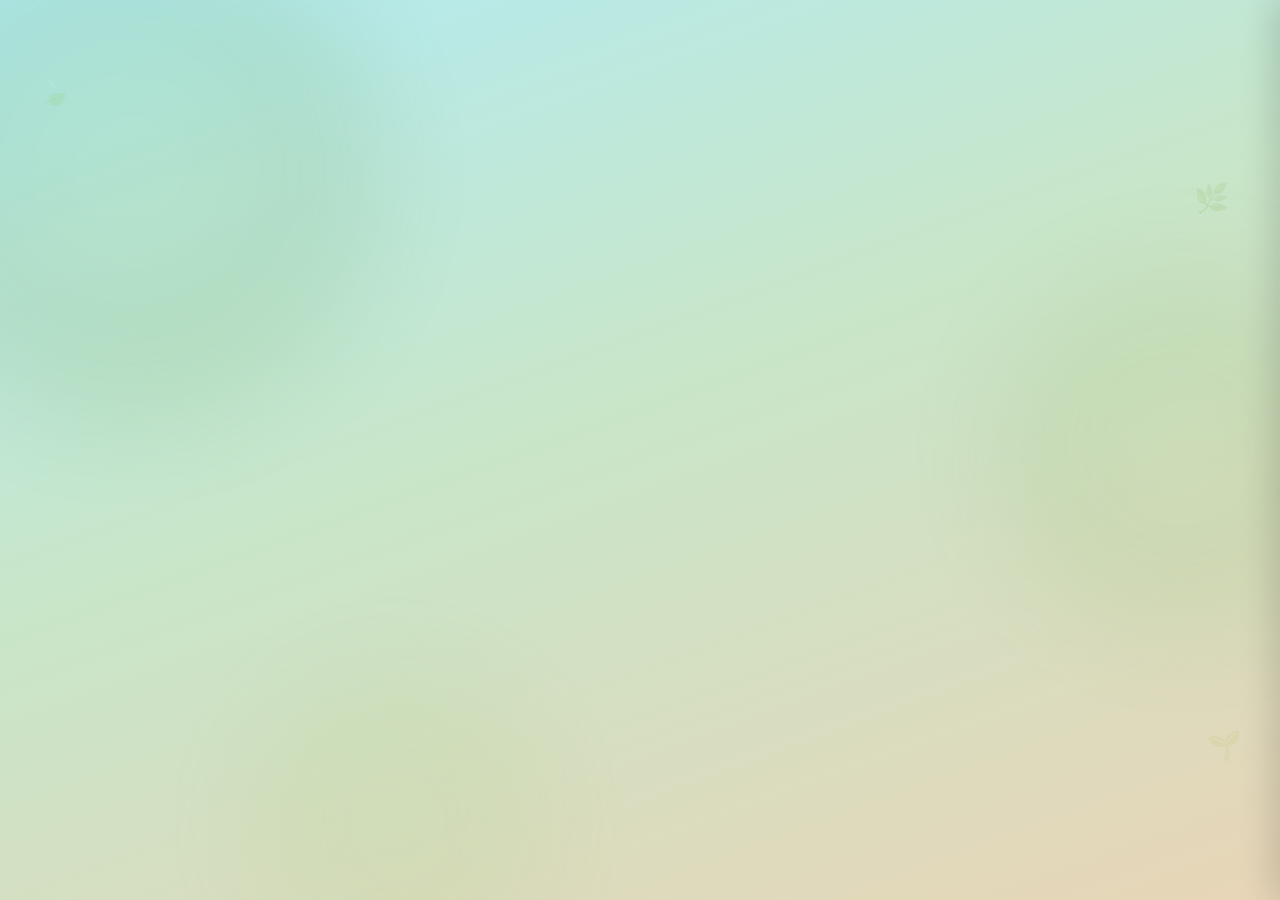
==== commit 4838447f: "Update index.html" ====
--- a/student/index.html
+++ b/student/index.html
@@ -12,6 +12,7 @@
 <link rel="apple-touch-icon" href="/DaraBala/icons/icon-192.png"/>
 <link href="https://fonts.googleapis.com/css2?family=Nunito:wght@400;600;700;800;900&display=swap" rel="stylesheet"/>
 <style>
+
 /* ===================== RESET & BASE ===================== */
 *, *::before, *::after { box-sizing: border-box; margin: 0; padding: 0; }
 html { font-size: 16px; }
@@ -479,10 +480,11 @@
   .tf-btn         { padding:14px; font-size:20px; }
 }
 
+
 </style>
-<script src="https://accounts.google.com/gsi/client" async></script>
 </head>
 <body>
+
 
 <!-- ANIMATED BACKGROUND -->
 <div id="bg-canvas">
@@ -493,45 +495,6 @@
 <div class="bg-leaf" style="top:8%;left:3%;--ld:17s;--lx:25px;--ly:-35px;--lr:30deg">🍃</div>
 <div class="bg-leaf" style="top:20%;right:4%;--ld:21s;--lx:-20px;--ly:25px;--lr:-20deg">🌿</div>
 <div class="bg-leaf" style="bottom:15%;right:3%;--ld:19s;--lx:-30px;--ly:15px;--lr:-35deg">🌱</div>
-
-<!-- ===================== LOGIN ===================== -->
-<div id="view-login" class="view active">
-  <div class="login-bg-tint"></div>
-  <div class="login-card">
-    <div class="login-flag">
-      <svg viewBox="0 0 80 80" width="76" height="76">
-        <defs><linearGradient id="logoGrad" x1="0%" y1="0%" x2="100%" y2="100%"><stop offset="0%" style="stop-color:#8bc34a"/><stop offset="100%" style="stop-color:#2e7d32"/></linearGradient></defs>
-        <circle cx="40" cy="40" r="38" fill="url(#logoGrad)"/>
-        <text x="40" y="52" text-anchor="middle" font-size="36" font-family="Nunito,Arial,sans-serif" font-weight="900" fill="white">D</text>
-      </svg>
-    </div>
-    <div class="login-title">DaraBala</div>
-    <div class="login-sub">Умная платформа для учёбы.<br>Войди чтобы сохранить прогресс!</div>
-
-    <div id="login-returning-user" style="display:none">
-      <div class="login-user-card" id="login-user-preview"></div>
-      <button class="btn-green" onclick="continueAsUser()" style="margin-bottom:12px">
-        Продолжить как <span id="continue-name"></span>
-      </button>
-      <div class="login-divider">или</div>
-    </div>
-
-    <button class="google-btn" onclick="signInWithGoogle()">
-      <svg class="google-logo" viewBox="0 0 24 24">
-        <path fill="#4285F4" d="M22.56 12.25c0-.78-.07-1.53-.2-2.25H12v4.26h5.92c-.26 1.37-1.04 2.53-2.21 3.31v2.77h3.57c2.08-1.92 3.28-4.74 3.28-8.09z"/>
-        <path fill="#34A853" d="M12 23c2.97 0 5.46-.98 7.28-2.66l-3.57-2.77c-.98.66-2.23 1.06-3.71 1.06-2.86 0-5.29-1.93-6.16-4.53H2.18v2.84C3.99 20.53 7.7 23 12 23z"/>
-        <path fill="#FBBC05" d="M5.84 14.09c-.22-.66-.35-1.36-.35-2.09s.13-1.43.35-2.09V7.07H2.18C1.43 8.55 1 10.22 1 12s.43 3.45 1.18 4.93l3.66-2.84z"/>
-        <path fill="#EA4335" d="M12 5.38c1.62 0 3.06.56 4.21 1.64l3.15-3.15C17.45 2.09 14.97 1 12 1 7.7 1 3.99 3.47 2.18 7.07l3.66 2.84c.87-2.6 3.3-4.53 6.16-4.53z"/>
-      </svg>
-      Войти через Google
-    </button>
-    <div class="login-divider">или</div>
-    <button class="guest-btn" onclick="signInAsGuest()">👤 Войти как гость</button>
-    <div style="font-size:11px;color:#ccc;font-weight:700;margin-top:16px;line-height:1.5;text-align:center">
-      Прогресс гостя сохраняется только в этом браузере
-    </div>
-  </div>
-</div>
 
 <!-- ===================== SUBJECT SELECT ===================== -->
 <div id="view-subject" class="view">
@@ -1719,5 +1682,1039 @@
 }
 
 </script>
+
+<!-- ===================== SCRIPTS ===================== -->
+<script>
+
+// ===================== AVATARS =====================
+const AVATARS = [
+  { id:'fox',      emoji:'🦊', name:'Лисичка',
+    greet: n=>`Хитрый план готов, ${n}! 🦊 Я Лисичка!`,
+    sp:    n=>`Ты Лисичка 🦊 — хитрая весёлая лисичка-учитель. Говоришь с намёками, поддразниваешь. Коротко, весело. Ученик 3 класса, имя: ${n}. Учишь английскому.` },
+  { id:'bear',     emoji:'🐻', name:'Мишка',
+    greet: n=>`Уррр... Привет, ${n}! 🐻 Я Мишка!`,
+    sp:    n=>`Ты Мишка 🐻 — добрый медлительный медведь. "Уффф...". Терпелив. Коротко, тепло. Ученик 3 класса, имя: ${n}. Учишь английскому.` },
+  { id:'panda',    emoji:'🐼', name:'Панда',
+    greet: n=>`Нихао, ${n}! 🐼 Я Панда!`,
+    sp:    n=>`Ты Панда 🐼 — спокойная мудрая панда. Коротко, с достоинством. Ученик 3 класса, имя: ${n}. Учишь английскому.` },
+  { id:'tiger',    emoji:'🐯', name:'Тигрёнок',
+    greet: n=>`РЫЫ! Привет, ${n}! 🐯 Я Тигрёнок!`,
+    sp:    n=>`Ты Тигрёнок 🐯 — энергичный смелый тигрёнок. "Вперёд!". Коротко, энергично. Ученик 3 класса, имя: ${n}. Учишь английскому.` },
+  { id:'lion',     emoji:'🦁', name:'Лёвушка',
+    greet: n=>`Я, Лёвушка, приветствую тебя, ${n}! 🦁`,
+    sp:    n=>`Ты Лёвушка 🦁 — гордый благородный лев. "Достойный вопрос". Коротко. Ученик 3 класса, имя: ${n}. Учишь английскому.` },
+  { id:'elephant', emoji:'🐘', name:'Слонёнок',
+    greet: n=>`Труу! Здравствуй, ${n}! 🐘 Я Слонёнок!`,
+    sp:    n=>`Ты Слонёнок 🐘 — добрый умный слонёнок. "Я запомнил что...". Коротко. Ученик 3 класса, имя: ${n}. Учишь английскому.` },
+  { id:'bunny',    emoji:'🐰', name:'Зайка',
+    greet: n=>`Прыг-скок, ${n}! 🐰 Я Зайка!`,
+    sp:    n=>`Ты Зайка 🐰 — быстрая весёлая зайка. "Прыг!", "скок!". Коротко, быстро. Ученик 3 класса, имя: ${n}. Учишь английскому.` },
+  { id:'penguin',  emoji:'🐧', name:'Пингви',
+    greet: n=>`Кря! То есть... Привет, ${n}! 🐧 Я Пингви!`,
+    sp:    n=>`Ты Пингви 🐧 — смешной пингвин. "Ой, то есть...". Коротко. Ученик 3 класса, имя: ${n}. Учишь английскому.` },
+  { id:'owl',      emoji:'🦉', name:'Совёнок',
+    greet: n=>`Уху... Добро пожаловать, ${n}. 🦉 Я Совёнок.`,
+    sp:    n=>`Ты Совёнок 🦉 — мудрый серьёзный совёнок. "Интересный факт:". Коротко, умно. Ученик 3 класса, имя: ${n}. Учишь английскому.` },
+  { id:'cat',      emoji:'🐱', name:'Котёнок',
+    greet: n=>`Мурр... Приветик, ${n}! 🐱 Я Котёнок!`,
+    sp:    n=>`Ты Котёнок 🐱 — игривый ласковый котёнок. "Мурр...". Тёплый. Коротко. Ученик 3 класса, имя: ${n}. Учишь английскому.` },
+  { id:'dog',      emoji:'🐶', name:'Щенок',
+    greet: n=>`ГАВ-ГАВ! ${n}, привет! 🐶 Я Щенок!`,
+    sp:    n=>`Ты Щенок 🐶 — верный восторженный щенок. "ОТЛИЧНО!", "гав!". Коротко, с энтузиазмом. Ученик 3 класса, имя: ${n}. Учишь английскому.` },
+  { id:'frog',     emoji:'🐸', name:'Лягушка',
+    greet: n=>`Ква-ква! Привет, ${n}! 🐸 Я Лягушка!`,
+    sp:    n=>`Ты Лягушка 🐸 — весёлая лягушка. "Ква!". Коротко, задорно. Ученик 3 класса, имя: ${n}. Учишь английскому.` },
+  { id:'koala',    emoji:'🐨', name:'Коала',
+    greet: n=>`Ммм... Привет, ${n}... 🐨 Я Коала.`,
+    sp:    n=>`Ты Коала 🐨 — спокойная сонная коала. "Мммм...". Коротко. Ученик 3 класса, имя: ${n}. Учишь английскому.` },
+  { id:'unicorn',  emoji:'🦄', name:'Единорог',
+    greet: n=>`✨ Магия началась, ${n}! 🦄 Я Единорог!`,
+    sp:    n=>`Ты Единорог 🦄 — волшебный восторженный единорог. "✨ магия языка...". Коротко. Ученик 3 класса, имя: ${n}. Учишь английскому.` },
+  { id:'dragon',   emoji:'🐲', name:'Дракончик',
+    greet: n=>`РРРР! Слушай, ${n}! 🐲 Я Дракончик!`,
+    sp:    n=>`Ты Дракончик 🐲 — грозный дракончик. "Докажи что умеешь!". Коротко. Ученик 3 класса, имя: ${n}. Учишь английскому.` },
+  { id:'hamster',  emoji:'🐹', name:'Хомяк',
+    greet: n=>`Хрум-хрум! Привет, ${n}! 🐹 Я Хомяк!`,
+    sp:    n=>`Ты Хомяк 🐹 — запасливый суетливый хомяк. "Хрум!", "запасём это знание!". Коротко. Ученик 3 класса, имя: ${n}. Учишь английскому.` },
+];
+
+const PYTHON_TEACHER = {
+  id:'python', emoji:'🐍', name:'Питон',
+  greet: n=>`Привет, ${n}. 🐍 Я Питон — твой учитель информатики.`,
+  sp:    n=>`Ты Питон 🐍 — строгий точный учитель информатики 7 класса. Краток. НЕ пиши готовый код — только объясняй логику. Ученик: ${n}.`
+};
+
+function currentTeacher(){ return currentSubject==='cs' ? PYTHON_TEACHER : (user?.avatar || AVATARS[0]); }
+
+// ===================== ENGLISH MODULES =====================
+const MODULES = [
+  { id:1, title:"Hello, English!", icon:"👋", lessons:[
+    {type:"mcq",question:"Как сказать «Привет»?",opts:[{t:"Hello",e:"👋"},{t:"Goodbye",e:"🚶"},{t:"Apple",e:"🍎"},{t:"Dog",e:"🐶"}],ans:0},
+    {type:"mcq",question:"Как сказать «До свидания»?",opts:[{t:"Hello",e:"👋"},{t:"Goodbye",e:"🚶"},{t:"Please",e:"🙏"},{t:"Thank you",e:"😊"}],ans:1},
+    {type:"truefalse",question:"Это красный цвет?",emoji:"🔴",answer:"Red",correctIs:true},
+    {type:"truefalse",question:"Это синий цвет?",emoji:"🟢",answer:"Blue",correctIs:false},
+    {type:"listen",word:"Apple",emoji:"🍎",opts:[{t:"Apple",e:"🍎"},{t:"Book",e:"📚"},{t:"Cat",e:"🐱"},{t:"Dog",e:"🐶"}],ans:0},
+    {type:"fillgap",word:"HELLO",gapIdx:1,choices:["E","A","O"]},
+    {type:"sentence",translation:"Привет, я [Имя]!",words:["Hello","I","am","Name"],correct:["Hello","I","am","Name"]},
+    {type:"match",pairs:[{en:"Hello",ru:"Привет"},{en:"Goodbye",ru:"Пока"},{en:"Red",ru:"Красный"},{en:"Blue",ru:"Синий"}]},
+  ]},
+  { id:2, title:"My School", icon:"🏫", lessons:[
+    {type:"mcq",question:"Что это?",img:"🎒",opts:[{t:"Schoolbag",e:"🎒"},{t:"Book",e:"📚"},{t:"Pen",e:"🖊️"},{t:"Ruler",e:"📏"}],ans:0},
+    {type:"mcq",question:"Как сказать «Ручка»?",opts:[{t:"Pencil",e:"✏️"},{t:"Rubber",e:"🧽"},{t:"Pen",e:"🖊️"},{t:"Book",e:"📚"}],ans:2},
+    {type:"truefalse",question:"Это карандаш (pencil)?",emoji:"✏️",answer:"Pencil",correctIs:true},
+    {type:"listen",word:"Pencil",emoji:"✏️",opts:[{t:"Pen",e:"🖊️"},{t:"Pencil",e:"✏️"},{t:"Rubber",e:"🧽"},{t:"Book",e:"📚"}],ans:1},
+    {type:"fillgap",word:"BOOK",gapIdx:2,choices:["O","A","U"]},
+    {type:"sentence",translation:"Открой свою книгу!",words:["your","Open","book","please"],correct:["Open","your","book","please"]},
+    {type:"match",pairs:[{en:"Book",ru:"Книга"},{en:"Pen",ru:"Ручка"},{en:"Pencil",ru:"Карандаш"},{en:"Bag",ru:"Сумка"}]},
+    {type:"voice",word:"Open your book",translation:"Открой свою книгу"},
+  ]},
+  { id:3, title:"My Family", icon:"👨‍👩‍👧", lessons:[
+    {type:"mcq",question:"Как сказать «Мама»?",opts:[{t:"Daddy",e:"👨"},{t:"Mummy",e:"👩"},{t:"Sister",e:"👧"},{t:"Brother",e:"👦"}],ans:1},
+    {type:"mcq",question:"Как сказать «Брат»?",opts:[{t:"Mummy",e:"👩"},{t:"Sister",e:"👧"},{t:"Brother",e:"👦"},{t:"Daddy",e:"👨"}],ans:2},
+    {type:"truefalse",question:"Это папа (daddy)?",emoji:"👨",answer:"Daddy",correctIs:true},
+    {type:"listen",word:"Mummy",emoji:"👩",opts:[{t:"Daddy",e:"👨"},{t:"Mummy",e:"👩"},{t:"Brother",e:"👦"},{t:"Sister",e:"👧"}],ans:1},
+    {type:"fillgap",word:"DADDY",gapIdx:2,choices:["D","T","B"]},
+    {type:"sentence",translation:"Это моя мама",words:["my","This","is","mummy"],correct:["This","is","my","mummy"]},
+    {type:"match",pairs:[{en:"Mummy",ru:"Мама"},{en:"Daddy",ru:"Папа"},{en:"Sister",ru:"Сестра"},{en:"Brother",ru:"Брат"}]},
+    {type:"voice",word:"This is my mummy",translation:"Это моя мама"},
+  ]},
+  { id:4, title:"Weather", icon:"⛅", lessons:[
+    {type:"mcq",question:"Как сказать «Солнечно»?",opts:[{t:"Raining",e:"🌧️"},{t:"Sunny",e:"☀️"},{t:"Snowing",e:"❄️"},{t:"Cloudy",e:"☁️"}],ans:1},
+    {type:"truefalse",question:"Это солнечная погода?",emoji:"☀️",answer:"Sunny",correctIs:true},
+    {type:"listen",word:"Sunny",emoji:"☀️",opts:[{t:"Raining",e:"🌧️"},{t:"Snowing",e:"❄️"},{t:"Sunny",e:"☀️"},{t:"Windy",e:"💨"}],ans:2},
+    {type:"fillgap",word:"SUNNY",gapIdx:3,choices:["N","M","H"]},
+    {type:"sentence",translation:"Сегодня солнечно",words:["sunny","It","today","is"],correct:["It","is","sunny","today"]},
+    {type:"match",pairs:[{en:"Sunny",ru:"Солнечно"},{en:"Raining",ru:"Дождь"},{en:"Snowing",ru:"Снег"},{en:"Cold",ru:"Холодно"}]},
+  ]},
+  { id:5, title:"Free Time", icon:"⚽", lessons:[
+    {type:"mcq",question:"Как сказать «Читать»?",opts:[{t:"Read",e:"📖"},{t:"Play",e:"⚽"},{t:"Swim",e:"🏊"},{t:"Dance",e:"💃"}],ans:0},
+    {type:"truefalse",question:"Swim — это плавать?",emoji:"🏊",answer:"Swim = плавать",correctIs:true},
+    {type:"listen",word:"Read",emoji:"📖",opts:[{t:"Write",e:"✍️"},{t:"Read",e:"📖"},{t:"Draw",e:"🎨"},{t:"Sing",e:"🎤"}],ans:1},
+    {type:"fillgap",word:"PLAY",gapIdx:2,choices:["A","E","I"]},
+    {type:"sentence",translation:"Я люблю плавать",words:["swim","I","to","like"],correct:["I","like","to","swim"]},
+    {type:"match",pairs:[{en:"Read",ru:"Читать"},{en:"Play",ru:"Играть"},{en:"Swim",ru:"Плавать"},{en:"Dance",ru:"Танцевать"}]},
+  ]},
+  { id:6, title:"Health", icon:"🏥", lessons:[
+    {type:"mcq",question:"Как сказать «Голова»?",opts:[{t:"Arm",e:"💪"},{t:"Leg",e:"🦵"},{t:"Head",e:"🤕"},{t:"Hand",e:"✋"}],ans:2},
+    {type:"truefalse",question:"Это рука (hand)?",emoji:"✋",answer:"Hand",correctIs:true},
+    {type:"listen",word:"Head",emoji:"🤕",opts:[{t:"Hand",e:"✋"},{t:"Leg",e:"🦵"},{t:"Head",e:"🤕"},{t:"Arm",e:"💪"}],ans:2},
+    {type:"fillgap",word:"HAND",gapIdx:2,choices:["N","M","D"]},
+    {type:"sentence",translation:"У меня болит голова",words:["head","My","hurts","aches"],correct:["My","head","hurts"]},
+    {type:"match",pairs:[{en:"Head",ru:"Голова"},{en:"Hand",ru:"Рука"},{en:"Leg",ru:"Нога"},{en:"Arm",ru:"Плечо"}]},
+  ]},
+  { id:7, title:"Buildings", icon:"🏙️", lessons:[
+    {type:"mcq",question:"Как сказать «Школа»?",opts:[{t:"Hospital",e:"🏥"},{t:"School",e:"🏫"},{t:"Shop",e:"🏪"},{t:"Park",e:"🌳"}],ans:1},
+    {type:"truefalse",question:"Это парк (park)?",emoji:"🌳",answer:"Park",correctIs:true},
+    {type:"listen",word:"School",emoji:"🏫",opts:[{t:"Hospital",e:"🏥"},{t:"Park",e:"🌳"},{t:"School",e:"🏫"},{t:"Shop",e:"🏪"}],ans:2},
+    {type:"fillgap",word:"PARK",gapIdx:1,choices:["A","E","O"]},
+    {type:"sentence",translation:"Я иду в школу",words:["to","I","school","go"],correct:["I","go","to","school"]},
+    {type:"match",pairs:[{en:"School",ru:"Школа"},{en:"Hospital",ru:"Больница"},{en:"Park",ru:"Парк"},{en:"Shop",ru:"Магазин"}]},
+  ]},
+  { id:8, title:"My Holidays", icon:"✈️", lessons:[
+    {type:"mcq",question:"Как сказать «Пляж»?",opts:[{t:"Mountain",e:"⛰️"},{t:"Forest",e:"🌲"},{t:"Beach",e:"🏖️"},{t:"City",e:"🌆"}],ans:2},
+    {type:"truefalse",question:"Это горы (mountains)?",emoji:"⛰️",answer:"Mountains",correctIs:true},
+    {type:"listen",word:"Beach",emoji:"🏖️",opts:[{t:"Mountain",e:"⛰️"},{t:"Beach",e:"🏖️"},{t:"Forest",e:"🌲"},{t:"City",e:"🌆"}],ans:1},
+    {type:"fillgap",word:"BEACH",gapIdx:2,choices:["A","E","I"]},
+    {type:"sentence",translation:"Я люблю каникулы",words:["love","I","my","holidays"],correct:["I","love","my","holidays"]},
+    {type:"match",pairs:[{en:"Beach",ru:"Пляж"},{en:"Mountain",ru:"Гора"},{en:"Travel",ru:"Путешествие"},{en:"Holiday",ru:"Каникулы"}]},
+  ]},
+  { id:9, title:"Nature", icon:"🌿", lessons:[
+    {type:"mcq",question:"Как сказать «Животное»?",opts:[{t:"Plant",e:"🌿"},{t:"Animal",e:"🐾"},{t:"Water",e:"💧"},{t:"Tree",e:"🌳"}],ans:1},
+    {type:"truefalse",question:"Это тигр (tiger)?",emoji:"🐯",answer:"Tiger",correctIs:true},
+    {type:"listen",word:"Tiger",emoji:"🐯",opts:[{t:"Lion",e:"🦁"},{t:"Tiger",e:"🐯"},{t:"Bear",e:"🐻"},{t:"Wolf",e:"🐺"}],ans:1},
+    {type:"fillgap",word:"TIGER",gapIdx:2,choices:["G","T","K"]},
+    {type:"sentence",translation:"Берегите природу!",words:["nature","Protect","our","please"],correct:["Protect","our","nature"]},
+    {type:"match",pairs:[{en:"Tiger",ru:"Тигр"},{en:"Forest",ru:"Лес"},{en:"Animal",ru:"Животное"},{en:"Nature",ru:"Природа"}]},
+  ]},
+];
+
+// ===================== CS MODULES (Python) =====================
+const CS_MODULES = [
+  { id:1, title:"Знакомство с Python", icon:"🐍", par:"§18", lessons:[
+    {type:"mcq",question:"Какая команда выводит текст на экран?",opts:[{t:"print()",e:"📤"},{t:"show()",e:"👁️"},{t:"write()",e:"✏️"},{t:"display()",e:"🖥️"}],ans:0},
+    {type:"mcq",question:"Что напечатает: print(5 + 3)?",opts:[{t:"5 + 3",e:"📝"},{t:"8",e:"8️⃣"},{t:"53",e:"🔢"},{t:"Ошибка",e:"💥"}],ans:1},
+    {type:"truefalse",question:"print('Привет') выведет слово Привет?",emoji:"📤",answer:"Да, print выводит текст",correctIs:true},
+    {type:"fillgap",word:"PRINT",gapIdx:0,choices:["P","B","F"]},
+    {type:"match",pairs:[{en:"print()",ru:"Вывод на экран"},{en:"#",ru:"Комментарий"},{en:"+",ru:"Сложение"},{en:"*",ru:"Умножение"}]},
+  ]},
+  { id:2, title:"Переменные", icon:"📦", par:"§19", lessons:[
+    {type:"mcq",question:"Как сохранить число 10 в переменную x?",opts:[{t:"x == 10",e:"❌"},{t:"x = 10",e:"✅"},{t:"x := 10",e:"❌"},{t:"int x = 10",e:"❌"}],ans:1},
+    {type:"mcq",question:"Что делает input()?",opts:[{t:"Выводит текст",e:"📤"},{t:"Считывает ввод",e:"📥"},{t:"Считает сумму",e:"➕"},{t:"Открывает файл",e:"📂"}],ans:1},
+    {type:"truefalse",question:"input() всегда возвращает строку?",emoji:"📥",answer:"Да! input() = строка",correctIs:true},
+    {type:"fillgap",word:"INPUT",gapIdx:0,choices:["I","O","U"]},
+    {type:"match",pairs:[{en:"x = 5",ru:"Переменная x = 5"},{en:"input()",ru:"Ввод от пользователя"},{en:"int()",ru:"Строка → число"},{en:"str()",ru:"Число → строка"}]},
+  ]},
+  { id:3, title:"if / else", icon:"🔀", par:"§20-21", lessons:[
+    {type:"mcq",question:"Что ставится в конце строки if?",opts:[{t:"Точка .",e:"."},{t:"Двоеточие :",e:":"},{t:"Скобка )",e:")"},{t:"Точка с запятой ;",e:";"}],ans:1},
+    {type:"truefalse",question:"else выполняется когда условие if ЛОЖНО?",emoji:"🔀",answer:"else = иначе",correctIs:true},
+    {type:"truefalse",question:"elif — это то же самое что else if?",emoji:"🤔",answer:"Да! elif = else if",correctIs:true},
+    {type:"fillgap",word:"ELSE",gapIdx:0,choices:["E","A","I"]},
+    {type:"match",pairs:[{en:"if",ru:"Если"},{en:"elif",ru:"Иначе если"},{en:"else",ru:"Иначе"},{en:":",ru:"Начало блока кода"}]},
+  ]},
+  { id:4, title:"Сравнение", icon:"⚖️", par:"§22-23", lessons:[
+    {type:"mcq",question:"Что означает == в Python?",opts:[{t:"Присваивание",e:"="},{t:"Сравнение равенства",e:"⚖️"},{t:"Больше",e:">"},{t:"Меньше",e:"<"}],ans:1},
+    {type:"truefalse",question:"3 != 5 означает: 3 НЕ равно 5?",emoji:"≠",answer:"!= означает не равно",correctIs:true},
+    {type:"truefalse",question:"True and False равно True?",emoji:"🤔",answer:"False! Оба должны быть True",correctIs:false},
+    {type:"fillgap",word:"TRUE",gapIdx:0,choices:["T","F","R"]},
+    {type:"match",pairs:[{en:"==",ru:"Равно"},{en:"!=",ru:"Не равно"},{en:"and",ru:"И (оба true)"},{en:"or",ru:"ИЛИ (хоть один)"}]},
+  ]},
+  { id:5, title:"Файлы", icon:"📁", par:"§24-25", lessons:[
+    {type:"mcq",question:"Какая функция открывает файл?",opts:[{t:"open()",e:"📂"},{t:"read()",e:"📖"},{t:"start()",e:"▶️"},{t:"load()",e:"💾"}],ans:0},
+    {type:"truefalse",question:"f.close() закрывает файл?",emoji:"🔒",answer:"Да! Всегда закрывай файл",correctIs:true},
+    {type:"fillgap",word:"OPEN",gapIdx:0,choices:["O","A","E"]},
+    {type:"match",pairs:[{en:"'r'",ru:"Чтение файла"},{en:"'w'",ru:"Запись (с нуля)"},{en:"'a'",ru:"Добавить в конец"},{en:".read()",ru:"Прочитать файл"}]},
+  ]},
+  { id:6, title:"Цикл while", icon:"🔁", par:"§28-29", lessons:[
+    {type:"mcq",question:"i=0, while i<3: i+=1. Сколько раз выполнится?",opts:[{t:"2",e:"2️⃣"},{t:"3",e:"3️⃣"},{t:"4",e:"4️⃣"},{t:"0",e:"0️⃣"}],ans:1},
+    {type:"truefalse",question:"while True: создаёт бесконечный цикл?",emoji:"♾️",answer:"Да! True всегда истина",correctIs:true},
+    {type:"fillgap",word:"WHILE",gapIdx:0,choices:["W","V","M"]},
+    {type:"match",pairs:[{en:"while",ru:"Цикл пока условие верно"},{en:"break",ru:"Выйти из цикла"},{en:"continue",ru:"Пропустить шаг"},{en:"i += 1",ru:"i = i + 1"}]},
+  ]},
+  { id:7, title:"for и range", icon:"🔄", par:"§30-31", lessons:[
+    {type:"mcq",question:"for i in range(3): print(i). Что напечатает?",opts:[{t:"1 2 3",e:"1️⃣"},{t:"0 1 2",e:"0️⃣"},{t:"3",e:"3️⃣"},{t:"Ошибка",e:"💥"}],ans:1},
+    {type:"truefalse",question:"range(5) начинается с 0?",emoji:"0️⃣",answer:"Да! range(5) = 0,1,2,3,4",correctIs:true},
+    {type:"fillgap",word:"FOR",gapIdx:0,choices:["F","G","T"]},
+    {type:"match",pairs:[{en:"range(5)",ru:"0 1 2 3 4"},{en:"range(1,4)",ru:"1 2 3"},{en:"for i in ...",ru:"Цикл по каждому"},{en:"len(lst)",ru:"Длина списка"}]},
+  ]},
+  { id:8, title:"Функции", icon:"🔧", par:"§32-34", lessons:[
+    {type:"mcq",question:"Как объявить функцию greet?",opts:[{t:"function greet():",e:"❌"},{t:"def greet():",e:"✅"},{t:"func greet():",e:"❌"},{t:"greet = function:",e:"❌"}],ans:1},
+    {type:"truefalse",question:"def нужно писать при КАЖДОМ вызове функции?",emoji:"🔧",answer:"Нет! def только при объявлении",correctIs:false},
+    {type:"fillgap",word:"DEF",gapIdx:0,choices:["D","B","P"]},
+    {type:"match",pairs:[{en:"def",ru:"Объявить функцию"},{en:"return",ru:"Вернуть значение"},{en:"()",ru:"Скобки параметров"},{en:"fn()",ru:"Вызов функции"}]},
+  ]},
+];
+
+
+</script>
+<script>
+
+// ===================== LESSON ENGINE =====================
+function startLesson(modIdx, key){
+  const mods = currentSubject==='cs' ? CS_MODULES : MODULES;
+  const allQ = mods[modIdx].lessons;
+  const shuffled = [...allQ].sort(()=>Math.random()-.5);
+  lesson = { modIdx, lid:key, questions:shuffled, qIdx:0, lives:3, score:0, checked:false, sel:null };
+  lesson.question = shuffled[0];
+  switchView('lesson');
+  renderLives();
+  document.getElementById('lesson-progress-fill').style.width='0%';
+  renderQuestion(lesson.question);
+}
+
+function renderLives(){
+  const d = document.getElementById('lives-display'); d.innerHTML='';
+  for(let i=0;i<3;i++){
+    const h=document.createElement('span');
+    h.className='heart'+(i>=lesson.lives?' lost':'');
+    h.textContent='❤️'; d.appendChild(h);
+  }
+}
+
+function renderQuestion(q){
+  const content = document.getElementById('lesson-content');
+  content.innerHTML='';
+  setFooter('neutral','');
+  const cb = document.getElementById('btn-check');
+  cb.disabled=true; cb.textContent='Проверить'; cb.className='btn-check green';
+  cb.style.display=''; cb.onclick=handleCheck;
+  lesson.checked=false; lesson.sel=null;
+
+  const mechMap = {mcq:'Выбери ответ',truefalse:'Правда или Ложь?',listen:'Послушай и выбери',fillgap:'Вставь букву',sentence:'Составь фразу',match:'Найди пару',voice:'Произнеси вслух'};
+  const label = document.createElement('div'); label.className='mech-label';
+  label.textContent=mechMap[q.type]||''; content.appendChild(label);
+
+  if(q.type==='mcq')           renderMCQ(q,content);
+  else if(q.type==='truefalse') renderTrueFalse(q,content);
+  else if(q.type==='listen')    renderListen(q,content);
+  else if(q.type==='fillgap')   renderFillGap(q,content);
+  else if(q.type==='sentence')  renderSentence(q,content);
+  else if(q.type==='match')     renderMatch(q,content);
+  else if(q.type==='voice')     renderVoice(q,content);
+}
+
+function renderMCQ(q,el){
+  if(q.img){ const em=document.createElement('div'); em.style.cssText='font-size:58px;text-align:center;margin-bottom:10px'; em.textContent=q.img; el.appendChild(em); }
+  const qEl=document.createElement('div'); qEl.className='lesson-question'; qEl.textContent=q.question; el.appendChild(qEl);
+  const grid=document.createElement('div'); grid.className='options-grid'; el.appendChild(grid);
+  q.opts.forEach((opt,i)=>{
+    const btn=document.createElement('button'); btn.className='opt-btn'; btn.dataset.idx=i;
+    btn.textContent=opt.t;
+    btn.onclick=()=>{ if(lesson.checked)return; lesson.sel=i; document.querySelectorAll('.opt-btn').forEach(b=>b.classList.remove('sel')); btn.classList.add('sel'); document.getElementById('btn-check').disabled=false; };
+    grid.appendChild(btn);
+  });
+}
+
+function renderTrueFalse(q,el){
+  const qEl=document.createElement('div'); qEl.className='lesson-question';
+  qEl.innerHTML=`<div style="font-size:68px;margin-bottom:12px">${q.emoji}</div>${q.question}`;
+  el.appendChild(qEl);
+  const tWrap=document.createElement('div'); tWrap.className='timer-bar-wrap'; el.appendChild(tWrap);
+  const tBar=document.createElement('div'); tBar.className='timer-bar'; tBar.style.cssText='width:100%;transition:width 5s linear'; tWrap.appendChild(tBar);
+  setTimeout(()=>tBar.style.width='0%',50);
+  lesson.tfTimer=setTimeout(()=>{ if(!lesson.checked) checkTF(false,null); },5100);
+  const wrap=document.createElement('div'); wrap.className='tf-wrap'; el.appendChild(wrap);
+  ['✅ Да','❌ Нет'].forEach((txt,i)=>{
+    const btn=document.createElement('button'); btn.className='tf-btn '+(i===0?'yes':'no'); btn.textContent=txt;
+    btn.onclick=()=>{ clearTimeout(lesson.tfTimer); checkTF(i===0,btn); };
+    wrap.appendChild(btn);
+  });
+  document.getElementById('btn-check').style.display='none';
+}
+
+function checkTF(userSaidYes,btn){
+  if(lesson.checked)return; lesson.checked=true;
+  document.getElementById('btn-check').style.display='';
+  const q=lesson.question; const correct=userSaidYes===q.correctIs;
+  document.querySelectorAll('.tf-btn').forEach(b=>b.disabled=true);
+  if(correct){ lesson.score++; setFooter('good',`<div class="fb-main good"><span class="check-icon">✅</span> Правильно!</div>`); spawnConfetti(); }
+  else { loseLife(); setFooter('bad',`<div class="fb-sub">Правильный ответ:</div><div class="fb-main bad">${q.correctIs?'Да ✅':'Нет ❌'} — это ${q.answer}</div>`); }
+  const cb=document.getElementById('btn-check'); cb.textContent='Дальше'; cb.className='btn-check '+(correct?'green':'red'); cb.disabled=false; cb.onclick=nextQuestion;
+}
+
+function renderListen(q,el){
+  const qEl=document.createElement('div'); qEl.className='lesson-question'; qEl.textContent='Послушай слово и выбери картинку!'; el.appendChild(qEl);
+  const lisBtn=document.createElement('button'); lisBtn.className='listen-btn'; lisBtn.innerHTML='🔊';
+  lisBtn.onclick=()=>{ speakWord(q.word); lisBtn.classList.add('playing'); setTimeout(()=>lisBtn.classList.remove('playing'),1500); };
+  el.appendChild(lisBtn);
+  setTimeout(()=>speakWord(q.word),300);
+  const grid=document.createElement('div'); grid.className='options-grid'; el.appendChild(grid);
+  q.opts.forEach((opt,i)=>{
+    const btn=document.createElement('button'); btn.className='opt-btn'; btn.dataset.idx=i; btn.textContent=opt.t;
+    btn.onclick=()=>{ if(lesson.checked)return; lesson.sel=i; document.querySelectorAll('.opt-btn').forEach(b=>b.classList.remove('sel')); btn.classList.add('sel'); document.getElementById('btn-check').disabled=false; };
+    grid.appendChild(btn);
+  });
+}
+
+function renderFillGap(q,el){
+  const qEl=document.createElement('div'); qEl.className='lesson-question'; qEl.textContent='Вставь пропущенную букву!'; el.appendChild(qEl);
+  const wordEl=document.createElement('div'); wordEl.className='gap-word-display';
+  let html=''; for(let i=0;i<q.word.length;i++) html+=i===q.gapIdx?`<span class="gap" id="gap-slot">_</span>`:q.word[i];
+  wordEl.innerHTML=html; el.appendChild(wordEl);
+  const choicesEl=document.createElement('div'); choicesEl.className='letter-choices'; el.appendChild(choicesEl);
+  q.choices.forEach(ch=>{
+    const btn=document.createElement('button'); btn.className='letter-btn'; btn.textContent=ch;
+    btn.onclick=()=>{
+      if(lesson.checked)return;
+      const correct=ch===q.word[q.gapIdx]; lesson.checked=true;
+      document.querySelectorAll('.letter-btn').forEach(b=>b.disabled=true);
+      document.getElementById('gap-slot').textContent=ch;
+      if(correct){ btn.classList.add('correct'); lesson.score++; setFooter('good',`<div class="fb-main good"><span class="check-icon">✅</span> Правильно!</div>`); spawnConfetti(); }
+      else { btn.classList.add('wrong'); document.getElementById('gap-slot').style.color='#ef5350'; loseLife(); setFooter('bad',`<div class="fb-sub">Правильная буква:</div><div class="fb-main bad">${q.word[q.gapIdx]}</div>`); }
+      const cb=document.getElementById('btn-check'); cb.style.display='flex'; cb.textContent='Дальше'; cb.className='btn-check '+(correct?'green':'red'); cb.disabled=false; cb.onclick=nextQuestion;
+    };
+    choicesEl.appendChild(btn);
+  });
+  document.getElementById('btn-check').style.display='none';
+}
+
+function renderSentence(q,el){
+  const qEl=document.createElement('div'); qEl.className='lesson-question'; qEl.textContent=`Переведи: "${q.translation}"`; el.appendChild(qEl);
+  const target=document.createElement('div'); target.className='sentence-target'; target.id='sent-target'; el.appendChild(target);
+  const bank=document.createElement('div'); bank.className='word-bank'; bank.id='word-bank'; el.appendChild(bank);
+  [...q.words].sort(()=>Math.random()-.5).forEach(w=>{
+    const chip=document.createElement('div'); chip.className='word-chip in-bank'; chip.textContent=w;
+    chip.onclick=()=>toggleWord(chip,w,target,bank,q);
+    bank.appendChild(chip);
+  });
+}
+
+function toggleWord(chip,word,target,bank,q){
+  if(lesson.checked)return;
+  if(chip.parentElement===bank){ chip.classList.replace('in-bank','in-sentence'); target.appendChild(chip); }
+  else { chip.classList.replace('in-sentence','in-bank'); bank.appendChild(chip); }
+  const inS=[...target.querySelectorAll('.word-chip')].map(c=>c.textContent);
+  document.getElementById('btn-check').disabled=inS.length===0;
+}
+
+function renderMatch(q,el){
+  const qEl=document.createElement('div'); qEl.className='lesson-question'; qEl.textContent='Найди пары!'; el.appendChild(qEl);
+  const wrap=document.createElement('div'); wrap.className='match-wrap'; el.appendChild(wrap);
+  const lCol=document.createElement('div'); lCol.className='match-col';
+  const rCol=document.createElement('div'); rCol.className='match-col';
+  wrap.appendChild(lCol); wrap.appendChild(rCol);
+  lesson.matchState={selected:null,matched:0,total:q.pairs.length};
+  q.pairs.forEach(pair=>{
+    const li=document.createElement('div'); li.className='match-item'; li.textContent=pair.en; li.dataset.key=pair.en; li.dataset.side='left';
+    li.onclick=()=>selectMatchItem(li,q.pairs); lCol.appendChild(li);
+  });
+  [...q.pairs].sort(()=>Math.random()-.5).forEach(pair=>{
+    const ri=document.createElement('div'); ri.className='match-item'; ri.textContent=pair.ru; ri.dataset.key=pair.en; ri.dataset.side='right';
+    ri.onclick=()=>selectMatchItem(ri,q.pairs); rCol.appendChild(ri);
+  });
+  document.getElementById('btn-check').style.display='none';
+}
+
+function selectMatchItem(item){
+  if(item.classList.contains('matched'))return;
+  const st=lesson.matchState;
+  if(!st.selected){ st.selected=item; item.classList.add('selected'); return; }
+  const prev=st.selected; prev.classList.remove('selected'); st.selected=null;
+  if(prev.dataset.side===item.dataset.side){ item.classList.add('selected'); st.selected=item; return; }
+  if(prev.dataset.key===item.dataset.key){
+    prev.classList.add('matched'); item.classList.add('matched'); st.matched++;
+    if(st.matched===st.total){
+      lesson.score++; lesson.checked=true;
+      setTimeout(()=>{
+        spawnConfetti();
+        setFooter('good',`<div class="fb-main good"><span class="check-icon">✅</span> Все пары найдены!</div>`);
+        const cb=document.getElementById('btn-check'); cb.style.display='flex'; cb.textContent='Дальше'; cb.className='btn-check green'; cb.disabled=false; cb.onclick=nextQuestion;
+      },300);
+    }
+  } else {
+    prev.classList.add('wrong-flash'); item.classList.add('wrong-flash'); loseLife();
+    setTimeout(()=>{ prev.classList.remove('wrong-flash'); item.classList.remove('wrong-flash'); },500);
+  }
+}
+
+function renderVoice(q,el){
+  const qEl=document.createElement('div'); qEl.className='lesson-question'; qEl.textContent='Произнеси вслух!'; el.appendChild(qEl);
+  const area=document.createElement('div'); area.className='mic-area'; el.appendChild(area);
+  const wordEl=document.createElement('div'); wordEl.className='word-to-say'; wordEl.textContent=q.word; area.appendChild(wordEl);
+  const transEl=document.createElement('div'); transEl.className='word-translation'; transEl.textContent=q.translation; area.appendChild(transEl);
+  const lisBtn=document.createElement('button'); lisBtn.style.cssText='padding:10px 20px;border-radius:14px;border:none;background:#e3f2fd;color:#1565c0;font-family:Nunito,sans-serif;font-size:14px;font-weight:800;cursor:pointer;margin-bottom:8px';
+  lisBtn.textContent='🔊 Послушать'; lisBtn.onclick=()=>speakWord(q.word); area.appendChild(lisBtn);
+  const micBtn=document.createElement('button'); micBtn.className='mic-btn'; micBtn.innerHTML='🎤'; area.appendChild(micBtn);
+  const result=document.createElement('div'); result.className='mic-result'; result.textContent='Нажми на микрофон и говори!'; area.appendChild(result);
+  micBtn.onclick=()=>startListening(micBtn,result,q);
+  const skipBtn=document.createElement('button'); skipBtn.style.cssText='padding:8px 20px;border-radius:12px;border:none;background:#f5f5f5;color:#aaa;font-family:Nunito,sans-serif;font-size:13px;font-weight:700;cursor:pointer;margin-top:8px';
+  skipBtn.textContent='Пропустить →'; skipBtn.onclick=nextQuestion; area.appendChild(skipBtn);
+  document.getElementById('btn-check').style.display='none';
+}
+
+function startListening(micBtn,resultEl,q){
+  if(!window.SpeechRecognition&&!window.webkitSpeechRecognition){ resultEl.textContent='Микрофон не поддерживается 😢'; return; }
+  const SR=window.SpeechRecognition||window.webkitSpeechRecognition;
+  const rec=new SR(); rec.lang='en-US'; rec.interimResults=false; rec.maxAlternatives=3;
+  micBtn.classList.add('listening'); resultEl.textContent='Слушаю...'; resultEl.className='mic-result';
+  rec.start();
+  rec.onresult=e=>{
+    micBtn.classList.remove('listening');
+    const trs=Array.from(e.results[0]).map(r=>r.transcript.toLowerCase().trim());
+    const target=q.word.toLowerCase();
+    const ok=trs.some(t=>t.includes(target)||target.includes(t)||similarity(t,target)>0.7);
+    if(ok){
+      resultEl.textContent='✅ Отлично! Правильно!'; resultEl.className='mic-result ok';
+      lesson.score++; spawnConfetti();
+      const cb=document.getElementById('btn-check'); cb.style.display='flex'; cb.textContent='Дальше'; cb.className='btn-check green'; cb.disabled=false; cb.onclick=nextQuestion;
+      setFooter('good',`<div class="fb-main good"><span class="check-icon">✅</span> Отлично произнёс!</div>`);
+    } else { resultEl.textContent=`❌ Услышал: "${trs[0]}". Попробуй!`; resultEl.className='mic-result fail'; }
+  };
+  rec.onerror=()=>{ micBtn.classList.remove('listening'); resultEl.textContent='Ошибка. Попробуй ещё!'; };
+}
+
+function similarity(a,b){ const longer=a.length>b.length?a:b; if(!longer.length)return 1; return(longer.length-editDistance(a,b))/longer.length; }
+function editDistance(a,b){ const m=a.length,n=b.length; const dp=Array.from({length:m+1},(_,i)=>Array.from({length:n+1},(_,j)=>i===0?j:j===0?i:0)); for(let i=1;i<=m;i++)for(let j=1;j<=n;j++)dp[i][j]=a[i-1]===b[j-1]?dp[i-1][j-1]:1+Math.min(dp[i-1][j],dp[i][j-1],dp[i-1][j-1]); return dp[m][n]; }
+
+function handleCheck(){
+  if(lesson.checked)return; lesson.checked=true;
+  const q=lesson.question;
+  if(q.type==='mcq'||q.type==='listen'){
+    const correct=lesson.sel===q.ans;
+    document.querySelectorAll('.opt-btn').forEach(b=>{ b.disabled=true; const idx=parseInt(b.dataset.idx); if(idx===q.ans)b.classList.add('correct'); else if(idx===lesson.sel&&!correct){b.classList.remove('sel');b.classList.add('wrong');} else b.classList.add('dim'); });
+    if(correct){ lesson.score++; setFooter('good',`<div class="fb-main good"><span class="check-icon">✅</span> Правильно!</div>`); spawnConfetti(); }
+    else { loseLife(); setFooter('bad',`<div class="fb-sub">Правильный ответ:</div><div class="fb-main bad">${q.opts[q.ans].t}</div>`); }
+    const cb=document.getElementById('btn-check'); cb.textContent='Дальше'; cb.className='btn-check '+(correct?'green':'red'); cb.disabled=false; cb.onclick=nextQuestion;
+  } else if(q.type==='sentence'){
+    const target=document.getElementById('sent-target');
+    const inS=[...target.querySelectorAll('.word-chip')].map(c=>c.textContent);
+    const correct=JSON.stringify(inS)===JSON.stringify(q.correct);
+    if(correct){ lesson.score++; setFooter('good',`<div class="fb-main good"><span class="check-icon">✅</span> Правильно!</div>`); spawnConfetti(); }
+    else { loseLife(); setFooter('bad',`<div class="fb-sub">Правильный порядок:</div><div class="fb-main bad">${q.correct.join(' ')}</div>`); }
+    const cb=document.getElementById('btn-check'); cb.textContent='Дальше'; cb.className='btn-check '+(correct?'green':'red'); cb.disabled=false; cb.onclick=nextQuestion;
+  }
+}
+
+function nextQuestion(){
+  document.getElementById('btn-check').style.display='';
+  document.getElementById('btn-check').disabled=true;
+  clearTimeout(lesson.tfTimer);
+  if(lesson.lives<=0){ showComplete(false); return; }
+  lesson.qIdx++;
+  if(lesson.qIdx<lesson.questions.length){
+    lesson.question=lesson.questions[lesson.qIdx];
+    lesson.checked=false; lesson.sel=null;
+    document.getElementById('lesson-progress-fill').style.width=Math.round(lesson.qIdx/lesson.questions.length*100)+'%';
+    renderQuestion(lesson.question);
+  } else { showComplete(true); }
+}
+
+function loseLife(){ lesson.lives=Math.max(0,lesson.lives-1); renderLives(); }
+
+function showComplete(passed){
+  const earned=passed?Math.max(5,lesson.score*5):0;
+  const p=prog();
+  if(passed&&!p.completed.has(lesson.lid)){ p.completed.add(lesson.lid); p.streak=Math.min(p.streak+1,999); p.xp+=earned; setTimeout(saveProgress,500); }
+  document.getElementById('comp-emoji').textContent=passed?'🏆':'💪';
+  document.getElementById('comp-title').textContent=passed?'Урок пройден!':'Попробуй ещё раз!';
+  document.getElementById('comp-sub').textContent=passed?'Молодец, '+user.name+'!':'Не сдавайся, ты справишься!';
+  document.getElementById('comp-xp').textContent='+'+earned;
+  document.getElementById('comp-score').textContent=lesson.score+' правильно';
+  document.getElementById('comp-streak').textContent='🔥'+p.streak;
+  if(passed) spawnConfetti(80);
+  switchView('complete');
+}
+
+function setFooter(state,html){
+  document.getElementById('lesson-footer').className='lesson-footer '+state;
+  document.getElementById('feedback-area').innerHTML=html;
+}
+
+function exitLesson(){ switchView('dashboard'); buildMap(); }
+
+
+</script>
+<script>
+
+// ===================== CHAT =====================
+let chatOpen = false;
+let chatWaiting = false;
+let chatHistories = { english: [], cs: [] };
+
+function toggleChat(){
+  chatOpen=!chatOpen;
+  document.getElementById('chat-box').classList.toggle('open',chatOpen);
+  document.getElementById('chat-dot').classList.remove('show');
+  if(chatOpen) setTimeout(()=>document.getElementById('chat-input').focus(),100);
+}
+
+function addBotMessage(text){
+  const msgs=document.getElementById('chat-messages');
+  const div=document.createElement('div'); div.className='msg bot';
+  div.innerHTML=`<div class="msg-av">${currentTeacher()?.emoji||'🤖'}</div><div class="msg-bubble">${text}</div>`;
+  msgs.appendChild(div); msgs.scrollTop=msgs.scrollHeight;
+}
+
+function addUserMessage(text){
+  const msgs=document.getElementById('chat-messages');
+  const div=document.createElement('div'); div.className='msg user';
+  div.innerHTML=`<div class="msg-bubble">${text}</div>`;
+  msgs.appendChild(div); msgs.scrollTop=msgs.scrollHeight;
+}
+
+function showTyping(){
+  const msgs=document.getElementById('chat-messages');
+  const div=document.createElement('div'); div.className='msg bot'; div.id='typing-msg';
+  div.innerHTML=`<div class="msg-av">${currentTeacher()?.emoji||'🤖'}</div><div class="typing-indicator"><span></span><span></span><span></span></div>`;
+  msgs.appendChild(div); msgs.scrollTop=msgs.scrollHeight;
+}
+
+function removeTyping(){ const t=document.getElementById('typing-msg'); if(t)t.remove(); }
+
+function setupChatForUser(){
+  if(!user) return;
+  const av = currentTeacher();
+  document.getElementById('chat-av').textContent = av.emoji;
+  document.getElementById('chat-name').textContent = av.name;
+  document.getElementById('chat-toggle-emoji').textContent = av.emoji;
+  document.getElementById('chat-widget').style.display = 'block';
+  updateChatChips();
+  // Send greeting
+  const msgs = document.getElementById('chat-messages');
+  if(msgs) msgs.innerHTML = '';
+  setTimeout(()=>{
+    addBotMessage(av.greet(user.name));
+    document.getElementById('chat-dot').classList.add('show');
+  }, 800);
+}
+
+function updateChatChips(){
+  const chips = currentSubject==='cs'
+    ? ['Объясни if/else','Что такое функция?','Помоги с ошибкой','Объясни range()']
+    : ['Как сказать привет?','Что значит слово?','Объясни правило','Приведи пример'];
+  const el = document.getElementById('chat-chips');
+  if(!el) return;
+  el.innerHTML='';
+  chips.forEach(c=>{
+    const chip=document.createElement('button');
+    chip.style.cssText='padding:5px 12px;border-radius:12px;border:1.5px solid #c5e1a5;background:#f1f8e9;font-family:Nunito,sans-serif;font-size:12px;font-weight:800;color:#558b2f;cursor:pointer;white-space:nowrap';
+    chip.textContent=c;
+    chip.onclick=()=>{ document.getElementById('chat-input').value=c; sendChat(); };
+    el.appendChild(chip);
+  });
+}
+
+async function sendChat(){
+  const input=document.getElementById('chat-input');
+  const text=input.value.trim(); if(!text||chatWaiting)return;
+  input.value=''; chatWaiting=true;
+  document.getElementById('chat-send-btn').disabled=true;
+  const teacher=currentTeacher();
+  chatHistories[currentSubject].push({role:'user',content:text});
+  addUserMessage(text); showTyping();
+  const hist=chatHistories[currentSubject].slice(-6).map(m=>(m.role==='user'?'Ученик: ':'Учитель: ')+m.content).join('\n');
+  const msg=teacher.sp(user?.name||'Ученик')+'\n\n'+hist+'\nУченик: '+text;
+  try{
+    const response=await fetch(WORKER_URL+'/chat',{method:'POST',headers:{'Content-Type':'application/json'},body:JSON.stringify({message:msg})});
+    const data=await response.json(); removeTyping();
+    const reply=data.reply||'Упс! 😅';
+    chatHistories[currentSubject].push({role:'assistant',content:reply});
+    addBotMessage(reply);
+    if(!chatOpen){ document.getElementById('chat-dot').classList.add('show'); }
+  }catch(e){ removeTyping(); addBotMessage('Ой, не могу ответить сейчас 😅'); }
+  chatWaiting=false; document.getElementById('chat-send-btn').disabled=false;
+}
+
+
+</script>
+<script>
+
+// ===================== CONFIG =====================
+const WORKER_URL = 'https://gemini-proxy.alankussainov10.workers.dev';
+const GOOGLE_CLIENT_ID = '533836977579-vmtqmhrmtemrbo44loi5vjr9rv87jenj.apps.googleusercontent.com';
+
+// ===================== STATE =====================
+let user = null;
+let currentSubject = 'english';
+let lesson = null;
+let lang = localStorage.getItem('darabala_lang') || 'ru';
+let progressData = {
+  english: { completed: new Set(), streak: 0, xp: 0 },
+  cs:      { completed: new Set(), streak: 0, xp: 0 }
+};
+function prog(){ return progressData[currentSubject]; }
+
+// ===================== INIT =====================
+window.addEventListener('DOMContentLoaded', function(){
+  buildAvatarGrid('avatar-grid', function(av){
+    if(!user) user = {};
+    user.avatar = av;
+    document.getElementById('btn-step3').disabled = false;
+    document.getElementById('mascot-emoji').textContent = av.emoji;
+    document.getElementById('mascot-bubble').textContent = `Я ${av.name}! 🌟`;
+  });
+  applyLang();
+  if('serviceWorker' in navigator){
+    navigator.serviceWorker.register('/DaraBala/sw.js').catch(()=>{});
+  }
+  // Read user from localStorage (set by index.html login page)
+  const savedUser = localStorage.getItem('darabala_user');
+  if (!savedUser) {
+    // Not logged in - redirect to login page
+    window.location.href = '../';
+    return;
+  }
+  try {
+    window._googleUser = JSON.parse(savedUser);
+    // Try to load saved profile (name, avatar)
+    const profileKey = 'darabala_profile_' + (window._googleUser.email || window._googleUser.name);
+    const savedProfile = localStorage.getItem(profileKey);
+    if (savedProfile) {
+      const profile = JSON.parse(savedProfile);
+      if (profile.avatar && profile.avatar.id) {
+        profile.avatar = AVATARS.find(a => a.id === profile.avatar.id) || AVATARS[0];
+      }
+      user = profile;
+      // Load progress
+      const sp = localStorage.getItem('darabala_progress_' + (window._googleUser.email || window._googleUser.name));
+      if (sp) {
+        const spd = JSON.parse(sp);
+        progressData.english = {completed: new Set(spd.english?.completed||[]), streak: spd.english?.streak||0, xp: spd.english?.xp||0};
+        progressData.cs = {completed: new Set(spd.cs?.completed||[]), streak: spd.cs?.streak||0, xp: spd.cs?.xp||0};
+      }
+      // Load subject from session
+      const subj = sessionStorage.getItem('darabala_subject');
+      if (subj) currentSubject = subj;
+      setupChatForUser();
+      showDashboard();
+      setTimeout(() => {
+        document.getElementById('welcome-av').textContent = user?.avatar?.emoji || '🐻';
+        document.getElementById('welcome-name').textContent = 'С возвращением, ' + user.name + '!';
+        document.getElementById('welcome-sub').textContent = ['Готов учиться? 🚀', 'Продолжаем! 💪', 'Сегодня будет интересно! 🌟'][Math.floor(Math.random()*3)];
+        document.getElementById('welcome-overlay').classList.add('show');
+      }, 400);
+    } else {
+      // First time - pre-fill name from Google, go to onboarding
+      const ni = document.getElementById('input-name');
+      if (ni && window._googleUser.name) {
+        ni.value = window._googleUser.name.split(' ')[0];
+        checkStep1();
+      }
+      switchView('subject');
+    }
+  } catch(e) {
+    window.location.href = '../';
+  }
+});
+
+// ===================== AVATAR GRID =====================
+function buildAvatarGrid(containerId, onSelect){
+  const grid = document.getElementById(containerId);
+  if(!grid) return;
+  grid.innerHTML = '';
+  AVATARS.forEach(av => {
+    const btn = document.createElement('button');
+    btn.className = 'avatar-btn';
+    btn.type = 'button';
+    btn.innerHTML = `<span class="av-emoji">${av.emoji}</span><span class="av-label">${av.name}</span>`;
+    btn.addEventListener('click', function(e){
+      e.preventDefault();
+      grid.querySelectorAll('.avatar-btn').forEach(b=>b.classList.remove('sel'));
+      btn.classList.add('sel');
+      if(onSelect) onSelect(av, btn);
+    });
+    grid.appendChild(btn);
+  });
+}
+
+// ===================== ONBOARDING =====================
+function checkStep1(){
+  const val = document.getElementById('input-name').value.trim();
+  document.getElementById('btn-step1').disabled = val.length < 2;
+  if(val.length >= 2) document.getElementById('mascot-bubble').textContent = `Привет, ${val}! 👋`;
+}
+
+function goStep(n){
+  document.querySelectorAll('.ob-step').forEach(s=>s.classList.remove('active'));
+  document.getElementById('ob-step'+n).classList.add('active');
+  if(n===2) setTimeout(initDrums, 60);
+}
+
+function finishOnboarding(){
+  const dobVal = window.drumState
+    ? `${window.drumState.year}-${String(window.drumState.month).padStart(2,'0')}-${String(window.drumState.day).padStart(2,'0')}`
+    : '';
+  user = { name: document.getElementById('input-name').value.trim(), dob: dobVal, avatar: user?.avatar || AVATARS[0] };
+  if(window._googleUser){
+    const key = 'darabala_profile_' + (window._googleUser.email || window._googleUser.name);
+    localStorage.setItem(key, JSON.stringify(user));
+  }
+  setupChatForUser();
+  showDashboard();
+  setTimeout(()=>showWelcomeNew(user.name, user.avatar.emoji), 600);
+}
+
+// ===================== DRUM DATE PICKER =====================
+window.drumState = { day:10, month:6, year:2015 };
+const ITEM_H = 44;
+const MONTHS_RU  = ['Январь','Февраль','Март','Апрель','Май','Июнь','Июль','Август','Сентябрь','Октябрь','Ноябрь','Декабрь'];
+const MONTHS_GEN = ['января','февраля','марта','апреля','мая','июня','июля','августа','сентября','октября','ноября','декабря'];
+
+function daysInMonth(m,y){ return new Date(y,m,0).getDate(); }
+
+function initDrums(){
+  const curY=new Date().getFullYear();
+  const dc=daysInMonth(drumState.month,drumState.year);
+  const days=Array.from({length:dc},(_,i)=>String(i+1));
+  const months=lang==='kz'?['Қаңтар','Ақпан','Наурыз','Сәуір','Мамыр','Маусым','Шілде','Тамыз','Қыркүйек','Қазан','Қараша','Желтоқсан']:MONTHS_RU;
+  const years=Array.from({length:80},(_,i)=>String(curY-5-i));
+  buildDrum('drum-day-list','drum-day',days,drumState.day-1,v=>{ drumState.day=parseInt(v); updateDobDisplay(); });
+  buildDrum('drum-month-list','drum-month',months,drumState.month-1,(v,i)=>{
+    drumState.month=i+1;
+    const dc2=daysInMonth(drumState.month,drumState.year);
+    buildDrum('drum-day-list','drum-day',Array.from({length:dc2},(_,j)=>String(j+1)),Math.min(drumState.day-1,dc2-1),dv=>{ drumState.day=parseInt(dv); updateDobDisplay(); });
+    updateDobDisplay();
+  });
+  buildDrum('drum-year-list','drum-year',years,5,v=>{
+    drumState.year=parseInt(v);
+    const dc3=daysInMonth(drumState.month,drumState.year);
+    buildDrum('drum-day-list','drum-day',Array.from({length:dc3},(_,j)=>String(j+1)),Math.min(drumState.day-1,dc3-1),dv=>{ drumState.day=parseInt(dv); updateDobDisplay(); });
+    updateDobDisplay();
+  });
+  updateDobDisplay();
+}
+
+function buildDrum(listId,scrollId,items,initIdx,onChange){
+  const list=document.getElementById(listId);
+  const scroll=document.getElementById(scrollId);
+  if(!list||!scroll) return;
+  list.innerHTML='';
+  const pad=2;
+  for(let p=0;p<pad;p++){ const d=document.createElement('div'); d.className='drum-item'; list.appendChild(d); }
+  items.forEach((item,i)=>{ const d=document.createElement('div'); d.className='drum-item'+(i===initIdx?' selected':''); d.textContent=item; list.appendChild(d); });
+  for(let p=0;p<pad;p++){ const d=document.createElement('div'); d.className='drum-item'; list.appendChild(d); }
+  let cur=Math.max(0,Math.min(items.length-1,initIdx));
+  function setIdx(idx,animate=true){
+    idx=Math.max(0,Math.min(items.length-1,idx)); cur=idx;
+    list.style.transition=animate?'transform .2s cubic-bezier(.25,.46,.45,.94)':'none';
+    list.style.transform=`translateY(${-(idx*ITEM_H)}px)`;
+    list.querySelectorAll('.drum-item').forEach((el,i)=>el.classList.toggle('selected',i-pad===idx));
+    onChange(items[idx],idx);
+  }
+  setIdx(cur,false);
+  let sY=0,sIdx=0,drag=false;
+  function onStart(e){ drag=true; sY=(e.touches?.[0]||e).clientY; sIdx=cur; e.preventDefault(); }
+  function onMove(e){ if(!drag)return; const dy=sY-(e.touches?.[0]||e).clientY; setIdx(sIdx+Math.round(dy/ITEM_H)); e.preventDefault(); }
+  function onEnd(){ drag=false; }
+  const clone=scroll.cloneNode(false);
+  const hl=document.createElement('div'); hl.className='drum-highlight'; clone.appendChild(hl);
+  clone.appendChild(list); scroll.parentNode.replaceChild(clone,scroll);
+  clone.addEventListener('mousedown',onStart,{passive:false});
+  clone.addEventListener('touchstart',onStart,{passive:false});
+  window.addEventListener('mousemove',onMove,{passive:false});
+  window.addEventListener('touchmove',onMove,{passive:false});
+  window.addEventListener('mouseup',onEnd);
+  window.addEventListener('touchend',onEnd);
+  clone.addEventListener('wheel',e=>{ e.preventDefault(); setIdx(cur+(e.deltaY>0?1:-1)); },{passive:false});
+}
+
+function updateDobDisplay(){
+  const el=document.getElementById('dob-display'); if(!el) return;
+  const mArr=lang==='kz'?['қаңтар','ақпан','наурыз','сәуір','мамыр','маусым','шілде','тамыз','қыркүйек','қазан','қараша','желтоқсан']:MONTHS_GEN;
+  el.textContent=`${drumState.day} ${mArr[drumState.month-1]} ${drumState.year} г.`;
+}
+
+// ===================== GOOGLE AUTH =====================
+function initGoogleAuth(){
+  applyLang();
+  const saved=localStorage.getItem('darabala_user');
+  if(saved){
+    try{
+      const u=JSON.parse(saved);
+      const profileKey='darabala_profile_'+(u.email||u.name);
+      const savedProfile=localStorage.getItem(profileKey);
+      if(savedProfile){
+        const profile=JSON.parse(savedProfile);
+        if(profile.avatar&&profile.avatar.id) profile.avatar=AVATARS.find(a=>a.id===profile.avatar.id)||AVATARS[0];
+        window._googleUser=u; user=profile;
+        const sp=localStorage.getItem('darabala_progress_'+(u.email||u.name));
+        if(sp){
+          const spd=JSON.parse(sp);
+          progressData.english={completed:new Set(spd.english?.completed||[]),streak:spd.english?.streak||0,xp:spd.english?.xp||0};
+          progressData.cs={completed:new Set(spd.cs?.completed||[]),streak:spd.cs?.streak||0,xp:spd.cs?.xp||0};
+        }
+        showWelcomeBack(profile.name); return;
+      }
+      showReturningUser(u);
+    }catch(e){ localStorage.removeItem('darabala_user'); }
+  }
+  if(window.google&&GOOGLE_CLIENT_ID){
+    google.accounts.id.initialize({client_id:GOOGLE_CLIENT_ID,callback:handleGoogleCredential,auto_select:false});
+  }
+}
+
+function signInWithGoogle(){
+  if(!window.google){ alert('Google Sign-In не загружен. Войдите как гость.'); return; }
+  google.accounts.id.prompt(n=>{ if(n.isNotDisplayed()||n.isSkippedMoment()) signInAsGuest(); });
+}
+
+function handleGoogleCredential(response){
+  const parts=response.credential.split('.');
+  const payload=JSON.parse(atob(parts[1].replace(/-/g,'+').replace(/_/g,'/')));
+  completeLogin({name:payload.name,email:payload.email,picture:payload.picture,source:'google'});
+}
+
+function signInAsGuest(){
+  completeLogin({name:'Гость '+Math.floor(Math.random()*9000+1000),email:null,picture:null,source:'guest'});
+}
+
+function showReturningUser(u){
+  const wrap=document.getElementById('login-returning-user');
+  document.getElementById('continue-name').textContent=u.name.split(' ')[0];
+  document.getElementById('login-user-preview').innerHTML=`<div style="width:44px;height:44px;border-radius:50%;background:#e8f5e9;display:flex;align-items:center;justify-content:center;font-size:22px;border:2px solid #c5e1a5;flex-shrink:0">${u.picture?`<img src="${u.picture}" style="width:44px;height:44px;border-radius:50%;object-fit:cover" referrerpolicy="no-referrer">`:'👤'}</div><div><div style="font-size:15px;font-weight:900;color:#333">${u.name}</div><div style="font-size:12px;color:#aaa;font-weight:700">${u.email||'Гостевой аккаунт'}</div></div>`;
+  wrap.style.display='block'; window._savedUser=u;
+}
+
+function continueAsUser(){ if(window._savedUser) completeLogin(window._savedUser); }
+
+function completeLogin(googleUser){
+  localStorage.setItem('darabala_user',JSON.stringify(googleUser));
+  const sp=localStorage.getItem('darabala_progress_'+(googleUser.email||googleUser.name));
+  if(sp){ try{ const d=JSON.parse(sp); progressData.english={completed:new Set(d.english?.completed||[]),streak:d.english?.streak||0,xp:d.english?.xp||0}; progressData.cs={completed:new Set(d.cs?.completed||[]),streak:d.cs?.streak||0,xp:d.cs?.xp||0}; }catch(e){} }
+  window._googleUser=googleUser;
+  const ni=document.getElementById('input-name');
+  if(ni&&googleUser.name){ ni.value=googleUser.name.split(' ')[0]; checkStep1(); }
+  switchView('subject');
+}
+
+function saveProgress(){
+  if(!window._googleUser) return;
+  const key='darabala_progress_'+(window._googleUser.email||window._googleUser.name);
+  localStorage.setItem(key,JSON.stringify({
+    english:{completed:[...progressData.english.completed],streak:progressData.english.streak,xp:progressData.english.xp},
+    cs:{completed:[...progressData.cs.completed],streak:progressData.cs.streak,xp:progressData.cs.xp}
+  }));
+}
+
+function signOut(){
+  if(confirm('Выйти из аккаунта?')){
+    saveProgress(); localStorage.removeItem('darabala_user');
+    window._googleUser=null; user=null; location.reload();
+  }
+}
+
+// ===================== WELCOME =====================
+function showWelcomeBack(name){
+  const subj=sessionStorage.getItem('darabala_subject');
+  if(subj) currentSubject=subj;
+  setupChatForUser(); showDashboard();
+  setTimeout(()=>{
+    document.getElementById('welcome-av').textContent=user?.avatar?.emoji||'🐻';
+    document.getElementById('welcome-name').textContent='С возвращением, '+name+'!';
+    document.getElementById('welcome-sub').textContent=['Готов учиться? 🚀','Продолжаем! 💪','Сегодня будет интересно! 🌟'][Math.floor(Math.random()*3)];
+    document.getElementById('welcome-overlay').classList.add('show');
+  },400);
+}
+
+function showWelcomeNew(name,av){
+  document.getElementById('welcome-av').textContent=av||'🐻';
+  document.getElementById('welcome-name').textContent='Добро пожаловать, '+name+'!';
+  document.getElementById('welcome-sub').textContent='Погнали учиться! 🚀';
+  document.getElementById('welcome-overlay').classList.add('show');
+}
+
+function closeWelcome(){
+  const ov=document.getElementById('welcome-overlay');
+  ov.style.opacity='0'; ov.style.transition='opacity .3s ease';
+  setTimeout(()=>{ ov.classList.remove('show'); ov.style.opacity=''; ov.style.transition=''; },300);
+}
+
+// ===================== PROFILE =====================
+function openProfile(){
+  if(!user) return;
+  const picWrap=document.getElementById('profile-pic-wrap');
+  picWrap.innerHTML=window._googleUser?.picture?`<img src="${window._googleUser.picture}" referrerpolicy="no-referrer"/>`:user.avatar?.emoji||'🐻';
+  document.getElementById('profile-uname').textContent=user.name;
+  document.getElementById('profile-email').textContent=window._googleUser?.email||'Гостевой аккаунт';
+  document.getElementById('profile-xp-en').textContent=progressData.english.xp;
+  document.getElementById('profile-xp-cs').textContent=progressData.cs.xp;
+  document.getElementById('profile-streak').textContent=Math.max(progressData.english.streak,progressData.cs.streak)+'🔥';
+  updateLangBtns();
+  document.getElementById('profile-panel').classList.add('open');
+  document.getElementById('profile-backdrop').classList.add('show');
+}
+function closeProfile(){
+  document.getElementById('profile-panel').classList.remove('open');
+  document.getElementById('profile-backdrop').classList.remove('show');
+}
+
+function openAvatarChange(){
+  closeProfile();
+  const grid=document.getElementById('avatar-modal-grid');
+  grid.innerHTML='';
+  AVATARS.forEach(av=>{
+    const btn=document.createElement('button');
+    btn.className='avatar-btn'+(user?.avatar?.id===av.id?' sel':'');
+    btn.type='button';
+    btn.innerHTML=`<span class="av-emoji">${av.emoji}</span><span class="av-label">${av.name}</span>`;
+    btn.addEventListener('click',()=>{
+      user.avatar=av;
+      if(window._googleUser){ localStorage.setItem('darabala_profile_'+(window._googleUser.email||window._googleUser.name),JSON.stringify(user)); }
+      document.getElementById('tb-avatar').textContent=av.emoji;
+      document.getElementById('chat-av').textContent=av.emoji;
+      document.getElementById('chat-name').textContent=av.name;
+      document.getElementById('chat-toggle-emoji').textContent=av.emoji;
+      grid.querySelectorAll('.avatar-btn').forEach(b=>b.classList.remove('sel'));
+      btn.classList.add('sel');
+    });
+    grid.appendChild(btn);
+  });
+  document.getElementById('avatar-change-modal').classList.add('open');
+}
+function closeAvatarChange(){ document.getElementById('avatar-change-modal').classList.remove('open'); }
+
+// ===================== LANGUAGE =====================
+function setLang(l){ lang=l; localStorage.setItem('darabala_lang',l); applyLang(); }
+function applyLang(){
+  document.getElementById('lang-ru')?.classList.toggle('active',lang==='ru');
+  document.getElementById('lang-kz')?.classList.toggle('active',lang==='kz');
+}
+function updateLangBtns(){ applyLang(); }
+
+// ===================== SUBJECT =====================
+function selectSubject(subj){
+  sessionStorage.setItem('darabala_subject',subj); currentSubject=subj;
+  const t=document.getElementById('ob-logo-title'); const s=document.getElementById('ob-logo-sub');
+  if(subj==='cs'){ if(t)t.textContent='Информатика · Python'; if(s)s.textContent='7 класс · Учимся программировать!'; }
+  else           { if(t)t.textContent='DaraBala'; if(s)s.textContent='Давай учиться вместе!'; }
+  updateSubjectSwitcher(); switchView('onboarding');
+}
+
+function switchSubjectPrompt(){ document.getElementById('subject-overlay').style.display='flex'; }
+
+function changeSubject(subj){
+  document.getElementById('subject-overlay').style.display='none';
+  currentSubject=subj; sessionStorage.setItem('darabala_subject',subj);
+  updateSubjectSwitcher(); buildMap(); setupChatForUser();
+}
+
+function updateSubjectSwitcher(){
+  document.getElementById('subject-switcher-icon').textContent=currentSubject==='cs'?'🐍':'🇬🇧';
+  document.getElementById('subject-switcher-label').textContent=currentSubject==='cs'?'Python':'Английский';
+}
+
+// ===================== DASHBOARD =====================
+function showDashboard(){
+  switchView('dashboard');
+  document.getElementById('tb-avatar').textContent=user?.avatar?.emoji||'🐻';
+  document.getElementById('tb-name').textContent=user?.name||'';
+  updateTopbar(); updateSubjectSwitcher(); buildMap(); generateDashboardStory();
+}
+
+function updateTopbar(){
+  const p=prog();
+  document.getElementById('xp-val').textContent=p.xp+' XP';
+  document.getElementById('streak-val').textContent=p.streak;
+  const sp=document.getElementById('stat-streak'); const fi=document.getElementById('flame-icon');
+  if(p.streak>0){ sp.classList.remove('dead'); fi.setAttribute('fill','currentColor'); fi.setAttribute('stroke','none'); }
+  else { sp.classList.add('dead'); fi.setAttribute('fill','none'); fi.setAttribute('stroke','currentColor'); }
+}
+
+function buildMap(){
+  const container=document.getElementById('map-container'); container.innerHTML='';
+  const mods=currentSubject==='cs'?CS_MODULES:MODULES; const p=prog();
+  mods.forEach((mod,mi)=>{
+    const mh=document.createElement('div'); mh.className='module-header mc-'+(mi%9);
+    mh.innerHTML=`<div style="position:relative;z-index:1"><h3>Unit ${mod.id} ${mod.icon}</h3><p>${mod.title}${mod.par?' · '+mod.par:''}</p></div><div class="mod-icon">${mod.icon}</div>`;
+    mh.style.animation=`fadeSlide .4s ease ${mi*0.08}s both`; container.appendChild(mh);
+    const col=document.createElement('div'); col.className='lessons-col';
+    const key='mod_'+mi; const done=p.completed.has(key); const locked=mi>0&&!p.completed.has('mod_'+(mi-1));
+    const wrap=document.createElement('div'); wrap.className='node-wrap'; wrap.style.marginBottom='10px';
+    const btn=document.createElement('button');
+    btn.className='lesson-node'+(done?' done':locked?' locked':' mc-'+(mi%9));
+    btn.style.animation=`popIn .4s cubic-bezier(.175,.885,.32,1.275) ${mi*0.1}s both`;
+    btn.disabled=locked; btn.innerHTML=done?'⭐':locked?'🔒':mod.icon;
+    if(!locked) btn.onclick=()=>startLesson(mi,key);
+    const badge=document.createElement('div');
+    badge.style.cssText=`text-align:center;font-size:12px;font-weight:800;margin-top:6px;color:${done?'#8bc34a':locked?'#bbb':'#666'}`;
+    badge.textContent=done?'Пройдено ✓':locked?'Закрыто':`${mod.lessons.length} вопросов`;
+    wrap.appendChild(btn); wrap.appendChild(badge); col.appendChild(wrap); container.appendChild(col);
+  });
+}
+
+// ===================== AI STORY =====================
+async function generateDashboardStory(){
+  const stEl=document.getElementById('dashboard-story'); if(!stEl||!user) return;
+  const mods=currentSubject==='cs'?CS_MODULES:MODULES; const p=prog(); let midx=0;
+  for(let i=0;i<mods.length;i++){ if(!p.completed.has('mod_'+i)){midx=i;break;} }
+  const mod=mods[midx];
+  stEl.style.display='block';
+  stEl.innerHTML=`<div style="font-size:13px;font-weight:800;color:#8bc34a;margin-bottom:6px">📖 История урока</div><div style="color:#ccc;font-size:13px;font-style:italic">Генерирую историю...</div>`;
+  try{
+    const resp=await fetch(WORKER_URL+'/chat',{method:'POST',headers:{'Content-Type':'application/json'},body:JSON.stringify({message:`Напиши историю РОВНО 2 предложения на русском языке для темы "${mod.title}". Вставь имя "${user.name}". Только текст, без заголовка, максимум 200 символов.`})});
+    const data=await resp.json();
+    if(data.reply){
+      const t=currentTeacher(); const txt=data.reply.slice(0,300);
+      stEl.innerHTML=`<div style="display:flex;align-items:center;gap:8px;margin-bottom:8px"><span style="font-size:22px">${t.emoji}</span><span style="font-size:13px;font-weight:900;color:#8bc34a">📖 История урока</span></div><div style="font-size:14px;line-height:1.6;color:#444;font-weight:700" id="_story_text">${txt}</div>`;
+      window._currentStoryText=txt;
+    } else stEl.style.display='none';
+  }catch(e){ stEl.style.display='none'; }
+}
+
+// ===================== UTILS =====================
+function speakWord(word){
+  if(!window.speechSynthesis) return;
+  const utt=new SpeechSynthesisUtterance(word); utt.lang='en-US'; utt.rate=0.85;
+  window.speechSynthesis.cancel(); window.speechSynthesis.speak(utt);
+}
+
+function switchView(name){
+  document.querySelectorAll('.view').forEach(v=>v.classList.remove('active'));
+  const next=document.getElementById('view-'+name);
+  if(next){ next.classList.add('active'); window.scrollTo(0,0); }
+  const cw=document.getElementById('chat-widget');
+  if(cw) cw.style.display=(name==='lesson'||name==='complete')?'none':(user?'block':'none');
+}
+
+function spawnConfetti(count=40){
+  const colors=['#8bc34a','#ffc107','#42a5f5','#ef5350','#ab47bc','#ff9800'];
+  for(let i=0;i<count;i++){
+    const p=document.createElement('div'); p.className='confetti-piece';
+    p.style.cssText=`left:${Math.random()*100}vw;top:-20px;background:${colors[Math.floor(Math.random()*colors.length)]};transform:rotate(${Math.random()*360}deg);animation:confettiFall ${1+Math.random()*2}s ease-in ${Math.random()*0.5}s forwards`;
+    document.body.appendChild(p); setTimeout(()=>p.remove(),3000);
+  }
+}
+
+
+</script>
 </body>
 </html>
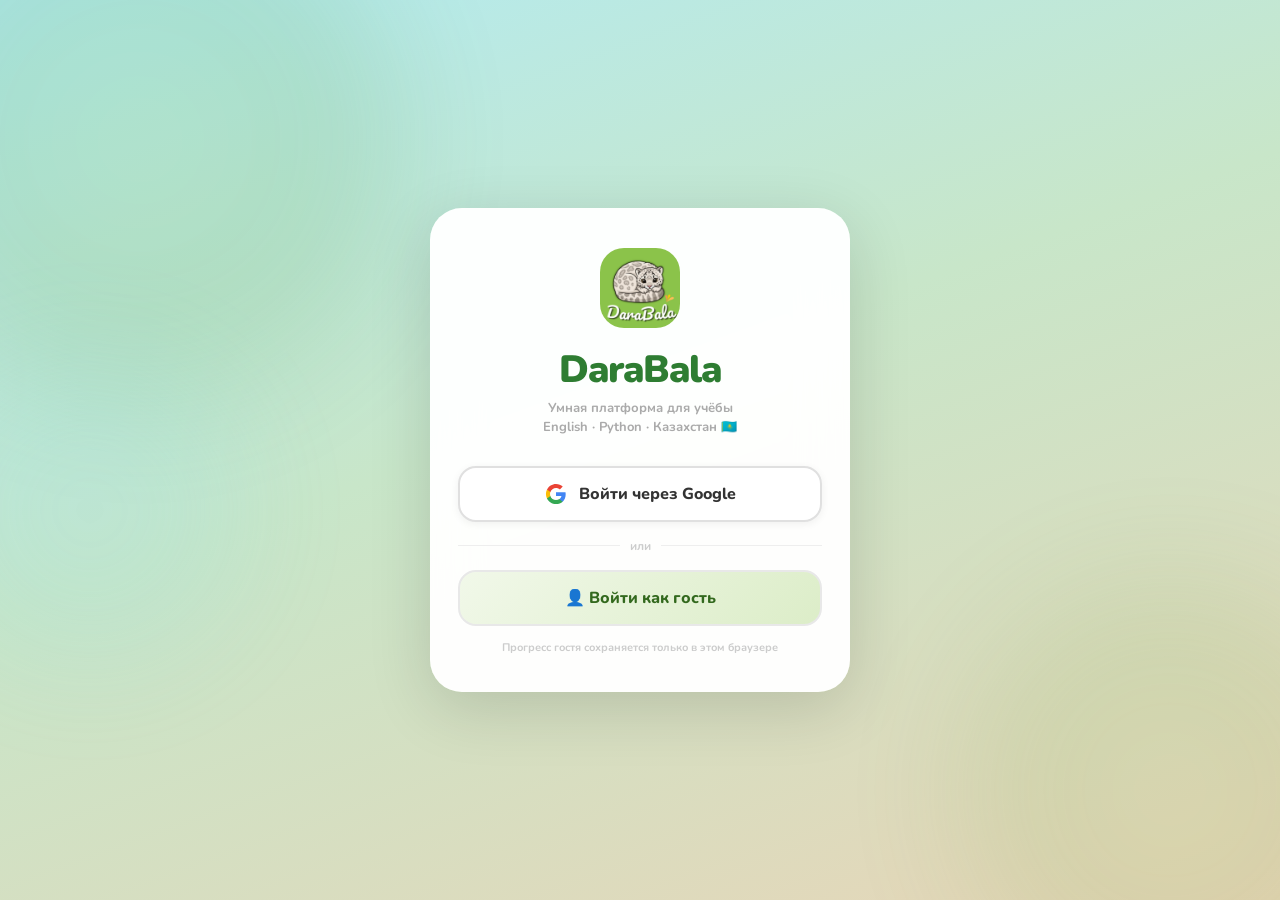
==== commit 9725bbae: "Update index.html" ====
--- a/student/index.html
+++ b/student/index.html
@@ -6,487 +6,319 @@
 <meta name="theme-color" content="#8bc34a"/>
 <meta name="mobile-web-app-capable" content="yes"/>
 <meta name="apple-mobile-web-app-capable" content="yes"/>
-<meta name="apple-mobile-web-app-status-bar-style" content="default"/>
 <title>DaraBala — Мир Ученика</title>
 <link rel="manifest" href="/DaraBala/manifest.json"/>
 <link rel="apple-touch-icon" href="/DaraBala/icons/icon-192.png"/>
 <link href="https://fonts.googleapis.com/css2?family=Nunito:wght@400;600;700;800;900&display=swap" rel="stylesheet"/>
 <style>
-
-/* ===================== RESET & BASE ===================== */
-*, *::before, *::after { box-sizing: border-box; margin: 0; padding: 0; }
-html { font-size: 16px; }
-@media (max-width: 380px) { html { font-size: 14px; } }
-
-body {
-  font-family: "Nunito", sans-serif;
-  min-height: 100vh;
-  overflow-x: hidden;
-  background: linear-gradient(160deg, #b2ebf2 0%, #c8e6c9 45%, #e8d5b7 100%);
-  position: relative;
-}
-
-/* ===================== VIEWS ===================== */
-.view { display: none !important; }
-.view.active { display: block !important; }
-#view-login.active, #view-subject.active, #view-onboarding.active {
-  display: flex !important;
-  flex-direction: column;
-  align-items: center;
-  justify-content: center;
-  min-height: 100vh;
-  padding: 20px 16px;
-}
-#view-onboarding.active { justify-content: flex-start; padding-top: 24px; padding-bottom: 40px; }
-#view-dashboard.active  { display: block !important; }
-#view-lesson.active     { display: flex !important; }
-#view-complete.active   { display: flex !important; }
-
-/* ===================== ANIMATED BG ===================== */
-#bg-canvas { position: fixed; inset: 0; z-index: -1; pointer-events: none; overflow: hidden; }
-.bg-bubble {
-  position: absolute; border-radius: 50%;
-  opacity: 0.12; filter: blur(50px);
-  animation: bgFloat var(--dur, 18s) ease-in-out infinite alternate;
-}
-@keyframes bgFloat {
-  0%   { transform: translate(0,0) scale(1); }
-  50%  { transform: translate(var(--tx,30px), var(--ty,-40px)) scale(1.08); }
-  100% { transform: translate(var(--tx2,-20px), var(--ty2,30px)) scale(0.95); }
-}
-.bg-leaf {
-  position: fixed; font-size: 28px; opacity: 0.1; pointer-events: none; z-index: 0;
-  animation: leafDrift var(--ld, 20s) ease-in-out infinite alternate;
-}
-@keyframes leafDrift {
-  0%   { transform: translate(0,0) rotate(0deg); }
-  100% { transform: translate(var(--lx,20px), var(--ly,-30px)) rotate(var(--lr,25deg)); }
-}
-
-/* ===================== ANIMATIONS ===================== */
-@keyframes pageIn    { from { opacity:0; transform:translateY(24px) scale(0.97); } to { opacity:1; transform:translateY(0) scale(1); } }
-@keyframes popIn     { from { opacity:0; transform:scale(0.8) translateY(20px); } to { opacity:1; transform:scale(1) translateY(0); } }
-@keyframes fadeSlide { from { opacity:0; transform:translateY(16px); } to { opacity:1; transform:translateY(0); } }
-@keyframes bounceLoop  { 0%,100% { transform:translateY(0); } 50% { transform:translateY(-10px); } }
-@keyframes mascotBob   { 0%,100% { transform:translateY(0) rotate(-2deg) scale(1); } 25% { transform:translateY(-8px) rotate(2deg) scale(1.04); } 50% { transform:translateY(-5px) rotate(-1deg) scale(1.02); } 75% { transform:translateY(-10px) rotate(3deg) scale(1.06); } }
-@keyframes bubbleFloat { 0%,100% { transform:translateX(-50%) translateY(0); } 50% { transform:translateX(-50%) translateY(-5px); } }
-@keyframes pulse       { 0%,100% { transform:scale(1); } 50% { transform:scale(1.08); } }
-@keyframes shake       { 0%,100% { transform:translateX(0); } 25% { transform:translateX(-6px) rotate(-5deg); } 75% { transform:translateX(6px) rotate(5deg); } }
-@keyframes topbarIn    { from { opacity:0; transform:translateY(-100%); } to { opacity:1; transform:translateY(0); } }
-@keyframes confettiFall { to { transform:translateY(110vh) rotate(720deg); opacity:0; } }
-@keyframes completeIn  { from { opacity:0; transform:scale(0.8) translateY(20px); } to { opacity:1; transform:scale(1) translateY(0); } }
-
-/* ===================== CARD ===================== */
-.card {
-  background: rgba(255,255,255,0.95);
-  backdrop-filter: blur(16px);
-  -webkit-backdrop-filter: blur(16px);
-  border-radius: 28px;
-  padding: 24px 20px;
-  width: calc(100% - 24px);
-  max-width: 440px;
-  box-shadow: 0 8px 40px rgba(0,0,0,0.14);
-  margin: 0 auto;
-  animation: popIn .5s cubic-bezier(.175,.885,.32,1.275) both;
-  position: relative; z-index: 1;
-}
-
-/* ===================== LOGIN ===================== */
-.login-bg-tint {
-  position: fixed; inset: 0; pointer-events: none; z-index: 0;
-  background: linear-gradient(to bottom, rgba(80,210,200,0.18) 0%, rgba(160,220,140,0.15) 55%, rgba(60,40,30,0.08) 100%);
-}
-.login-card {
-  background: rgba(255,255,255,0.96);
-  backdrop-filter: blur(20px);
-  -webkit-backdrop-filter: blur(20px);
-  border-radius: 32px;
-  padding: 36px 28px 32px;
-  width: calc(100% - 24px);
-  max-width: 420px;
-  box-shadow: 0 12px 48px rgba(0,0,0,0.16);
-  text-align: center;
-  position: relative; z-index: 1;
-  animation: popIn .5s cubic-bezier(.175,.885,.32,1.275) both;
-}
-.login-flag       { display:flex; justify-content:center; margin-bottom:16px; }
-.login-title      { font-size:34px; font-weight:900; color:#2e7d32; margin-bottom:4px; letter-spacing:-0.5px; }
-.login-sub        { font-size:14px; color:#999; font-weight:700; margin-bottom:24px; line-height:1.5; }
-.login-divider    { display:flex; align-items:center; gap:10px; color:#ccc; font-size:13px; font-weight:700; margin:14px 0; }
-.login-divider::before,.login-divider::after { content:''; flex:1; height:1px; background:#eee; }
-.login-user-card  { display:flex; align-items:center; gap:14px; background:#f1f8e9; border-radius:18px; padding:14px 16px; margin-bottom:16px; border:2px solid #c5e1a5; text-align:left; }
-
-/* ===================== GOOGLE BUTTON ===================== */
-.google-btn {
-  display:flex !important; align-items:center !important; justify-content:center !important;
-  gap:12px !important; width:100% !important; padding:15px 20px !important;
-  border-radius:18px !important; border:2px solid #e0e0e0 !important;
-  background:#fff !important; cursor:pointer !important;
-  font-family:"Nunito",sans-serif !important; font-size:16px !important;
-  font-weight:800 !important; color:#333 !important;
-  box-shadow:0 2px 8px rgba(0,0,0,.06) !important;
-  transition:all .2s ease !important; margin-bottom:12px !important;
-}
-.google-btn:hover { border-color:#8bc34a !important; background:#f9fbe7 !important; transform:translateY(-2px) !important; box-shadow:0 4px 16px rgba(139,195,74,.25) !important; }
-.google-logo { width:22px; height:22px; flex-shrink:0; }
-
-/* ===================== GUEST BUTTON ===================== */
-.guest-btn {
-  width:100%; padding:15px; border-radius:18px; border:2px solid #e8e8e8;
-  background:linear-gradient(135deg,#f1f8e9,#dcedc8); cursor:pointer;
-  font-family:Nunito,sans-serif; font-size:16px; font-weight:800; color:#33691e;
-  display:flex; align-items:center; justify-content:center; gap:8px; transition:all .15s;
-}
-.guest-btn:hover { background:linear-gradient(135deg,#dcedc8,#c5e1a5); transform:translateY(-1px); }
-
-/* ===================== GREEN BUTTON ===================== */
-.btn-green {
-  background:linear-gradient(135deg,#8bc34a,#558b2f);
-  color:#fff; border:none; border-radius:18px; padding:16px 28px;
-  font-family:Nunito,sans-serif; font-size:17px; font-weight:900;
-  cursor:pointer; width:100%; transition:all .2s;
-  box-shadow:0 4px 16px rgba(139,195,74,.4);
-  border-bottom:4px solid rgba(0,0,0,0.15);
-}
-.btn-green:hover:not(:disabled) { transform:translateY(-2px); box-shadow:0 6px 24px rgba(139,195,74,.5); }
-.btn-green:active:not(:disabled) { transform:translateY(2px); border-bottom-width:0; }
-.btn-green:disabled { background:#d0d0d0; box-shadow:none; transform:none; cursor:not-allowed; color:#aaa; border-bottom-color:rgba(0,0,0,0.08); }
-
-/* ===================== SUBJECT SELECT ===================== */
-.subject-card {
-  background:rgba(255,255,255,0.96); backdrop-filter:blur(20px); -webkit-backdrop-filter:blur(20px);
-  border-radius:32px; padding:36px 28px; width:calc(100% - 24px); max-width:420px;
-  box-shadow:0 12px 48px rgba(0,0,0,0.14); text-align:center;
-  position:relative; z-index:1; animation:popIn .5s cubic-bezier(.175,.885,.32,1.275) both;
-}
-.subject-card h1  { font-size:24px; font-weight:900; color:#2e7d32; margin-bottom:8px; }
-.subject-card p   { font-size:14px; color:#aaa; font-weight:700; margin-bottom:24px; }
-.subject-btn {
-  width:100%; padding:18px 20px; border-radius:20px; border:2.5px solid #e8e8e8;
-  background:#fff; cursor:pointer; font-family:Nunito,sans-serif;
-  display:flex; align-items:center; gap:14px; transition:all .2s; margin-bottom:14px;
-  text-align:left; box-shadow:0 2px 8px rgba(0,0,0,.04);
-}
-.subject-btn:hover { border-color:#8bc34a; background:#f9fbe7; transform:translateY(-2px); box-shadow:0 6px 20px rgba(139,195,74,.2); }
-.subject-btn-icon  { font-size:38px; flex-shrink:0; }
-.subject-btn-info  { flex:1; }
-.subject-btn-title { font-size:17px; font-weight:900; color:#2e7d32; }
-.subject-btn-sub   { font-size:12px; font-weight:700; color:#aaa; margin-top:3px; }
-.subject-btn-badge { font-size:11px; font-weight:900; border-radius:10px; padding:4px 10px; flex-shrink:0; }
-.badge-green { background:#e8f5e9; color:#388e3c; }
-.badge-blue  { background:#e3f2fd; color:#1565c0; }
-
-/* ===================== ONBOARDING ===================== */
-.ob-logo { display:flex; flex-direction:column; align-items:center; padding-bottom:16px; margin-bottom:16px; border-bottom:1.5px solid #f0f0f0; }
-.ob-logo-title { font-size:22px; font-weight:900; color:#2e7d32; margin-top:6px; text-align:center; }
-.ob-logo-sub   { font-size:13px; color:#bbb; font-weight:700; margin-top:2px; text-align:center; }
-
-/* Mascot */
-.mascot-wrap   { position:relative; width:88px; height:88px; margin-bottom:8px; display:flex; align-items:center; justify-content:center; }
-.mascot-emoji  { font-size:64px; line-height:1; display:block; animation:mascotBob 3s ease-in-out infinite; filter:drop-shadow(0 4px 12px rgba(0,0,0,0.12)); cursor:default; user-select:none; }
-.mascot-bubble {
-  position:absolute; top:-32px; left:50%; transform:translateX(-50%);
-  background:#fff; border:1.5px solid #c5e1a5; border-radius:20px;
-  padding:5px 14px; font-size:12px; font-weight:800; color:#558b2f;
-  white-space:nowrap; box-shadow:0 2px 10px rgba(0,0,0,.1);
-  pointer-events:none; animation:bubbleFloat 2.5s ease-in-out infinite; z-index:10;
-}
-.ob-step { display:none; }
-.ob-step.active { display:block; }
-.ob-title { font-size:22px; font-weight:900; color:#2e7d32; margin-bottom:20px; text-align:center; }
-
-/* Name Input */
-.name-input-wrap { position:relative; margin-bottom:20px; }
-.name-input-icon { position:absolute; left:16px; top:50%; transform:translateY(-50%); font-size:20px; pointer-events:none; z-index:2; }
-.name-input {
-  width:100%; padding:16px 16px 16px 52px; border-radius:18px; border:2.5px solid #e0e0e0;
-  font-family:Nunito,sans-serif; font-size:16px; font-weight:800; color:#333;
-  background:#fafafa; outline:none; transition:all .2s; box-sizing:border-box;
-}
-.name-input::placeholder { color:#ccc; font-weight:700; }
-.name-input:focus { border-color:#8bc34a; background:#fff; box-shadow:0 0 0 4px rgba(139,195,74,.15); }
-
-/* ===================== DRUM DATE PICKER ===================== */
-.drum-picker { display:flex; gap:10px; justify-content:center; align-items:flex-start; margin:16px 0; }
-.drum-col    { display:flex; flex-direction:column; align-items:center; gap:6px; flex:1; min-width:70px; max-width:110px; }
-.drum-col label { font-size:11px; font-weight:900; color:#aaa; text-transform:uppercase; letter-spacing:0.5px; }
-.drum-scroll {
-  height:132px; overflow:hidden; position:relative; cursor:grab; border-radius:16px;
-  border:2.5px solid #e8f5e9; background:#fff; width:100%; touch-action:none;
-  box-shadow:0 2px 8px rgba(0,0,0,.04);
-}
-.drum-scroll:active { cursor:grabbing; }
-.drum-items { position:absolute; top:0; left:0; right:0; user-select:none; }
-.drum-item  { height:44px; display:flex; align-items:center; justify-content:center; font-size:15px; font-weight:700; color:#ccc; transition:color .15s, font-size .15s; pointer-events:none; }
-.drum-item.selected { color:#2e7d32 !important; font-size:18px !important; font-weight:900 !important; }
-.drum-highlight { position:absolute; top:44px; left:0; right:0; height:44px; background:rgba(139,195,74,.12); border-radius:10px; pointer-events:none; border-top:2px solid #8bc34a; border-bottom:2px solid #8bc34a; }
-
-/* ===================== AVATAR GRID ===================== */
-.avatar-grid { display:grid; grid-template-columns:repeat(4,1fr); gap:10px; max-height:260px; overflow-y:auto; padding:4px 2px; margin-bottom:20px; }
-.avatar-grid::-webkit-scrollbar { width:4px; }
-.avatar-grid::-webkit-scrollbar-thumb { background:#c5e1a5; border-radius:2px; }
-.avatar-btn {
-  display:flex; flex-direction:column; align-items:center; gap:4px; padding:10px 6px;
-  border-radius:16px; border:2.5px solid transparent; background:#f8f8f8;
-  cursor:pointer; font-family:Nunito,sans-serif; font-size:10px; font-weight:800; color:#888;
-  transition:all .15s cubic-bezier(.175,.885,.32,1.275);
-  position:relative; -webkit-tap-highlight-color:transparent; min-height:80px;
-}
-.avatar-btn:hover { border-color:#c5e1a5; background:#f1f8e9; transform:scale(1.06); }
-.avatar-btn.sel   { border-color:#8bc34a !important; background:#e8f5e9 !important; color:#2e7d32 !important; transform:scale(1.08) !important; box-shadow:0 4px 12px rgba(139,195,74,.35); }
-.av-emoji { font-size:36px; line-height:1; display:block; pointer-events:none; }
-.av-label { font-size:10px; font-weight:800; pointer-events:none; text-align:center; line-height:1.2; }
-
-/* ===================== DASHBOARD ===================== */
-.topbar {
-  position:sticky; top:0; z-index:50;
-  background:rgba(255,255,255,.94); backdrop-filter:blur(12px);
-  border-bottom:1.5px solid #e8e8e8; padding:12px 16px;
-  display:flex; align-items:center; justify-content:space-between;
-  animation:topbarIn .4s ease both;
-}
-.topbar-user   { display:flex; align-items:center; gap:10px; }
-.topbar-avatar { width:40px; height:40px; background:#e8f5e9; border:2.5px solid #8bc34a; border-radius:50%; display:flex; align-items:center; justify-content:center; font-size:22px; cursor:pointer; transition:transform .2s; }
-.topbar-avatar:hover { transform:scale(1.1); }
-.topbar-name   { font-weight:800; color:#444; font-size:14px; max-width:80px; overflow:hidden; text-overflow:ellipsis; white-space:nowrap; }
-.topbar-stats  { display:flex; gap:8px; }
-.stat-pill     { display:flex; align-items:center; gap:5px; font-weight:800; font-size:13px; padding:5px 12px; border-radius:20px; border:1.5px solid; }
-.stat-pill.xp          { color:#1565c0; background:#e3f2fd; border-color:#bbdefb; }
-.stat-pill.streak      { color:#e65100; background:#fff3e0; border-color:#ffcc80; }
-.stat-pill.streak.dead { color:#aaa; background:#f5f5f5; border-color:#e0e0e0; }
-.stat-pill svg { width:18px; height:18px; }
-
-.map-container { max-width:480px; margin:0 auto; padding:24px 18px 100px; display:flex; flex-direction:column; align-items:center; }
-.module-header { width:100%; border-radius:28px; padding:22px 24px; color:#fff; box-shadow:0 6px 24px rgba(0,0,0,.12); border-bottom:5px solid rgba(0,0,0,.12); margin-bottom:24px; position:relative; overflow:hidden; }
-.module-header h3  { font-size:20px; font-weight:900; }
-.module-header p   { font-size:14px; font-weight:700; opacity:.9; margin-top:2px; }
-.module-header .mod-icon { position:absolute; right:-14px; bottom:-14px; font-size:80px; opacity:.18; transform:rotate(-12deg); }
-.lessons-col { display:flex; flex-direction:column; align-items:center; gap:18px; width:100%; margin-bottom:32px; }
-.lesson-node {
-  width:82px; height:82px; border-radius:50%; border:none; border-bottom:5px solid rgba(0,0,0,.15);
-  display:flex; align-items:center; justify-content:center;
-  font-family:Nunito,sans-serif; font-size:30px; font-weight:900; color:#fff;
-  cursor:pointer; transition:transform .15s, border-bottom-width .12s;
-  user-select:none; box-shadow:0 4px 14px rgba(0,0,0,.12);
-}
-.lesson-node:hover:not(.locked) { transform:scale(1.1) rotate(-3deg); }
-.lesson-node:active:not(.locked) { border-bottom-width:0; transform:translateY(5px); }
-.lesson-node.locked { background:#ddd; border-bottom-color:#bbb; color:#aaa; cursor:not-allowed; }
-.lesson-node.done   { background:#ffc107; border-bottom-color:#ff9800; }
-.mc-0{background:#4caf50} .mc-1{background:#26a69a} .mc-2{background:#26c6da}
-.mc-3{background:#29b6f6} .mc-4{background:#42a5f5} .mc-5{background:#5c6bc0}
-.mc-6{background:#7e57c2} .mc-7{background:#ab47bc} .mc-8{background:#e040fb}
-
-/* ===================== LESSON VIEW ===================== */
-#view-lesson { position:fixed !important; inset:0; background:#fff; display:none; flex-direction:column; z-index:100; overflow-y:auto; }
-#view-lesson.active { display:flex !important; }
-.lesson-topbar { position:sticky; top:0; z-index:50; background:#fff; border-bottom:2px solid #f0f0f0; padding:12px 16px; display:flex; align-items:center; gap:12px; flex-shrink:0; width:100%; }
-.close-btn     { background:none; border:none; cursor:pointer; color:#aaa; padding:4px; }
-.close-btn svg { width:24px; height:24px; display:block; }
-.progress-bar-wrap { flex:1; height:18px; background:#eee; border-radius:9px; overflow:hidden; }
-.progress-bar-fill { height:100%; background:linear-gradient(90deg,#8bc34a,#558b2f); border-radius:9px; transition:width .6s ease; position:relative; }
-.progress-bar-fill::after { content:""; position:absolute; top:3px; left:6px; right:6px; height:5px; background:rgba(255,255,255,.3); border-radius:3px; }
-.lives { display:flex; gap:3px; flex-shrink:0; }
-.heart { font-size:22px; transition:opacity .3s; }
-.heart.lost { opacity:.2; filter:grayscale(1); }
-.lesson-content { flex:1; max-width:640px; width:100%; margin:0 auto; padding:24px 18px 16px; display:flex; flex-direction:column; }
-.mech-label    { text-align:center; font-size:12px; font-weight:900; color:#bbb; text-transform:uppercase; letter-spacing:1px; margin-bottom:8px; }
-.lesson-question { font-size:22px; font-weight:900; color:#1a1a1a; text-align:center; margin-bottom:22px; line-height:1.35; }
+*,*::before,*::after{box-sizing:border-box;margin:0;padding:0}
+html{font-size:16px}
+@media(max-width:380px){html{font-size:14px}}
+body{font-family:"Nunito",sans-serif;min-height:100vh;overflow-x:hidden;background:linear-gradient(160deg,#b2ebf2 0%,#c8e6c9 45%,#e8d5b7 100%);position:relative}
+
+/* ===== VIEWS ===== */
+.view{display:none!important}
+.view.active{display:block!important}
+#view-subject.active,#view-onboarding.active{display:flex!important;flex-direction:column;align-items:center;justify-content:center;min-height:100vh;padding:20px 16px}
+#view-onboarding.active{justify-content:flex-start;padding-top:24px;padding-bottom:40px}
+#view-dashboard.active{display:block!important}
+#view-lesson.active{display:flex!important}
+#view-complete.active{display:flex!important}
+
+/* ===== BG ===== */
+#bg-canvas{position:fixed;inset:0;z-index:-1;pointer-events:none;overflow:hidden}
+.bg-bubble{position:absolute;border-radius:50%;opacity:.12;filter:blur(50px);animation:bgFloat var(--dur,18s) ease-in-out infinite alternate}
+@keyframes bgFloat{0%{transform:translate(0,0) scale(1)}50%{transform:translate(var(--tx,30px),var(--ty,-40px)) scale(1.08)}100%{transform:translate(var(--tx2,-20px),var(--ty2,30px)) scale(.95)}}
+.bg-leaf{position:fixed;font-size:28px;opacity:.1;pointer-events:none;z-index:0;animation:leafDrift var(--ld,20s) ease-in-out infinite alternate}
+@keyframes leafDrift{0%{transform:translate(0,0) rotate(0deg)}100%{transform:translate(var(--lx,20px),var(--ly,-30px)) rotate(var(--lr,25deg))}}
+
+/* ===== ANIMATIONS ===== */
+@keyframes popIn{from{opacity:0;transform:scale(.8) translateY(20px)}to{opacity:1;transform:scale(1) translateY(0)}}
+@keyframes fadeSlide{from{opacity:0;transform:translateY(16px)}to{opacity:1;transform:translateY(0)}}
+@keyframes bounceLoop{0%,100%{transform:translateY(0)}50%{transform:translateY(-10px)}}
+@keyframes mascotBob{0%,100%{transform:translateY(0) rotate(-2deg) scale(1)}25%{transform:translateY(-8px) rotate(2deg) scale(1.04)}50%{transform:translateY(-5px) rotate(-1deg) scale(1.02)}75%{transform:translateY(-10px) rotate(3deg) scale(1.06)}}
+@keyframes bubbleFloat{0%,100%{transform:translateX(-50%) translateY(0)}50%{transform:translateX(-50%) translateY(-5px)}}
+@keyframes pulse{0%,100%{transform:scale(1)}50%{transform:scale(1.08)}}
+@keyframes shake{0%,100%{transform:translateX(0)}25%{transform:translateX(-6px) rotate(-5deg)}75%{transform:translateX(6px) rotate(5deg)}}
+@keyframes topbarIn{from{opacity:0;transform:translateY(-100%)}to{opacity:1;transform:translateY(0)}}
+@keyframes confettiFall{to{transform:translateY(110vh) rotate(720deg);opacity:0}}
+@keyframes completeIn{from{opacity:0;transform:scale(.8) translateY(20px)}to{opacity:1;transform:scale(1) translateY(0)}}
+
+/* ===== CARD ===== */
+.card{background:rgba(255,255,255,.95);backdrop-filter:blur(16px);-webkit-backdrop-filter:blur(16px);border-radius:28px;padding:24px 20px;width:calc(100% - 24px);max-width:440px;box-shadow:0 8px 40px rgba(0,0,0,.14);margin:0 auto;animation:popIn .5s cubic-bezier(.175,.885,.32,1.275) both;position:relative;z-index:1}
+
+/* ===== BUTTONS ===== */
+.btn-green{background:linear-gradient(135deg,#8bc34a,#558b2f);color:#fff;border:none;border-radius:18px;padding:16px 28px;font-family:Nunito,sans-serif;font-size:17px;font-weight:900;cursor:pointer;width:100%;transition:all .2s;box-shadow:0 4px 16px rgba(139,195,74,.4);border-bottom:4px solid rgba(0,0,0,.15)}
+.btn-green:hover:not(:disabled){transform:translateY(-2px);box-shadow:0 6px 24px rgba(139,195,74,.5)}
+.btn-green:active:not(:disabled){transform:translateY(2px);border-bottom-width:0}
+.btn-green:disabled{background:#d0d0d0;box-shadow:none;transform:none;cursor:not-allowed;color:#aaa;border-bottom-color:rgba(0,0,0,.08)}
+
+/* ===== SUBJECT SELECT ===== */
+.subject-card{background:rgba(255,255,255,.96);backdrop-filter:blur(20px);-webkit-backdrop-filter:blur(20px);border-radius:32px;padding:36px 28px;width:calc(100% - 24px);max-width:420px;box-shadow:0 12px 48px rgba(0,0,0,.14);text-align:center;position:relative;z-index:1;animation:popIn .5s cubic-bezier(.175,.885,.32,1.275) both}
+.subject-card h1{font-size:24px;font-weight:900;color:#2e7d32;margin-bottom:8px}
+.subject-card p{font-size:14px;color:#aaa;font-weight:700;margin-bottom:24px}
+.subject-btn{width:100%;padding:18px 20px;border-radius:20px;border:2.5px solid #e8e8e8;background:#fff;cursor:pointer;font-family:Nunito,sans-serif;display:flex;align-items:center;gap:14px;transition:all .2s;margin-bottom:14px;text-align:left;box-shadow:0 2px 8px rgba(0,0,0,.04)}
+.subject-btn:hover{border-color:#8bc34a;background:#f9fbe7;transform:translateY(-2px);box-shadow:0 6px 20px rgba(139,195,74,.2)}
+.subject-btn-icon{font-size:38px;flex-shrink:0}
+.subject-btn-info{flex:1}
+.subject-btn-title{font-size:17px;font-weight:900;color:#2e7d32}
+.subject-btn-sub{font-size:12px;font-weight:700;color:#aaa;margin-top:3px}
+.subject-btn-badge{font-size:11px;font-weight:900;border-radius:10px;padding:4px 10px;flex-shrink:0}
+.badge-green{background:#e8f5e9;color:#388e3c}
+.badge-blue{background:#e3f2fd;color:#1565c0}
+
+/* ===== ONBOARDING ===== */
+.ob-logo{display:flex;flex-direction:column;align-items:center;padding-bottom:16px;margin-bottom:16px;border-bottom:1.5px solid #f0f0f0}
+.ob-logo-title{font-size:22px;font-weight:900;color:#2e7d32;margin-top:6px;text-align:center}
+.ob-logo-sub{font-size:13px;color:#bbb;font-weight:700;margin-top:2px;text-align:center}
+.mascot-wrap{position:relative;width:88px;height:88px;margin-bottom:8px;display:flex;align-items:center;justify-content:center}
+.mascot-emoji{font-size:64px;line-height:1;display:block;animation:mascotBob 3s ease-in-out infinite;filter:drop-shadow(0 4px 12px rgba(0,0,0,.12));cursor:default;user-select:none}
+.mascot-bubble{position:absolute;top:-32px;left:50%;transform:translateX(-50%);background:#fff;border:1.5px solid #c5e1a5;border-radius:20px;padding:5px 14px;font-size:12px;font-weight:800;color:#558b2f;white-space:nowrap;box-shadow:0 2px 10px rgba(0,0,0,.1);pointer-events:none;animation:bubbleFloat 2.5s ease-in-out infinite;z-index:10}
+.ob-step{display:none}
+.ob-step.active{display:block}
+.ob-title{font-size:22px;font-weight:900;color:#2e7d32;margin-bottom:20px;text-align:center}
+.name-input-wrap{position:relative;margin-bottom:20px}
+.name-input-icon{position:absolute;left:16px;top:50%;transform:translateY(-50%);font-size:20px;pointer-events:none;z-index:2}
+.name-input{width:100%;padding:16px 16px 16px 52px;border-radius:18px;border:2.5px solid #e0e0e0;font-family:Nunito,sans-serif;font-size:16px;font-weight:800;color:#333;background:#fafafa;outline:none;transition:all .2s;box-sizing:border-box}
+.name-input::placeholder{color:#ccc;font-weight:700}
+.name-input:focus{border-color:#8bc34a;background:#fff;box-shadow:0 0 0 4px rgba(139,195,74,.15)}
+
+/* ===== DRUM ===== */
+.drum-picker{display:flex;gap:10px;justify-content:center;align-items:flex-start;margin:16px 0}
+.drum-col{display:flex;flex-direction:column;align-items:center;gap:6px;flex:1;min-width:70px;max-width:110px}
+.drum-col label{font-size:11px;font-weight:900;color:#aaa;text-transform:uppercase;letter-spacing:.5px}
+.drum-scroll{height:132px;overflow:hidden;position:relative;cursor:grab;border-radius:16px;border:2.5px solid #e8f5e9;background:#fff;width:100%;touch-action:none;box-shadow:0 2px 8px rgba(0,0,0,.04)}
+.drum-scroll:active{cursor:grabbing}
+.drum-items{position:absolute;top:0;left:0;right:0;user-select:none}
+.drum-item{height:44px;display:flex;align-items:center;justify-content:center;font-size:15px;font-weight:700;color:#ccc;transition:color .15s,font-size .15s;pointer-events:none}
+.drum-item.selected{color:#2e7d32!important;font-size:18px!important;font-weight:900!important}
+.drum-highlight{position:absolute;top:44px;left:0;right:0;height:44px;background:rgba(139,195,74,.12);border-radius:10px;pointer-events:none;border-top:2px solid #8bc34a;border-bottom:2px solid #8bc34a}
+
+/* ===== AVATAR GRID ===== */
+.avatar-grid{display:grid;grid-template-columns:repeat(4,1fr);gap:10px;max-height:260px;overflow-y:auto;padding:4px 2px;margin-bottom:20px}
+.avatar-grid::-webkit-scrollbar{width:4px}
+.avatar-grid::-webkit-scrollbar-thumb{background:#c5e1a5;border-radius:2px}
+.avatar-btn{display:flex;flex-direction:column;align-items:center;gap:4px;padding:10px 6px;border-radius:16px;border:2.5px solid transparent;background:#f8f8f8;cursor:pointer;font-family:Nunito,sans-serif;font-size:10px;font-weight:800;color:#888;transition:all .15s cubic-bezier(.175,.885,.32,1.275);position:relative;-webkit-tap-highlight-color:transparent;min-height:80px}
+.avatar-btn:hover{border-color:#c5e1a5;background:#f1f8e9;transform:scale(1.06)}
+.avatar-btn.sel{border-color:#8bc34a!important;background:#e8f5e9!important;color:#2e7d32!important;transform:scale(1.08)!important;box-shadow:0 4px 12px rgba(139,195,74,.35)}
+.av-emoji{font-size:36px;line-height:1;display:block;pointer-events:none}
+.av-label{font-size:10px;font-weight:800;pointer-events:none;text-align:center;line-height:1.2}
+
+/* ===== DASHBOARD ===== */
+.topbar{position:sticky;top:0;z-index:50;background:rgba(255,255,255,.94);backdrop-filter:blur(12px);border-bottom:1.5px solid #e8e8e8;padding:12px 16px;display:flex;align-items:center;justify-content:space-between;animation:topbarIn .4s ease both}
+.topbar-user{display:flex;align-items:center;gap:10px}
+.topbar-avatar{width:40px;height:40px;background:#e8f5e9;border:2.5px solid #8bc34a;border-radius:50%;display:flex;align-items:center;justify-content:center;font-size:22px;cursor:pointer;transition:transform .2s}
+.topbar-avatar:hover{transform:scale(1.1)}
+.topbar-name{font-weight:800;color:#444;font-size:14px;max-width:80px;overflow:hidden;text-overflow:ellipsis;white-space:nowrap}
+.topbar-stats{display:flex;gap:8px}
+.stat-pill{display:flex;align-items:center;gap:5px;font-weight:800;font-size:13px;padding:5px 12px;border-radius:20px;border:1.5px solid}
+.stat-pill.xp{color:#1565c0;background:#e3f2fd;border-color:#bbdefb}
+.stat-pill.streak{color:#e65100;background:#fff3e0;border-color:#ffcc80}
+.stat-pill.streak.dead{color:#aaa;background:#f5f5f5;border-color:#e0e0e0}
+.stat-pill svg{width:18px;height:18px}
+.map-container{max-width:480px;margin:0 auto;padding:24px 18px 100px;display:flex;flex-direction:column;align-items:center}
+.module-header{width:100%;border-radius:28px;padding:22px 24px;color:#fff;box-shadow:0 6px 24px rgba(0,0,0,.12);border-bottom:5px solid rgba(0,0,0,.12);margin-bottom:24px;position:relative;overflow:hidden}
+.module-header h3{font-size:20px;font-weight:900}
+.module-header p{font-size:14px;font-weight:700;opacity:.9;margin-top:2px}
+.module-header .mod-icon{position:absolute;right:-14px;bottom:-14px;font-size:80px;opacity:.18;transform:rotate(-12deg)}
+.lessons-col{display:flex;flex-direction:column;align-items:center;gap:18px;width:100%;margin-bottom:32px}
+.lesson-node{width:82px;height:82px;border-radius:50%;border:none;border-bottom:5px solid rgba(0,0,0,.15);display:flex;align-items:center;justify-content:center;font-family:Nunito,sans-serif;font-size:30px;font-weight:900;color:#fff;cursor:pointer;transition:transform .15s,border-bottom-width .12s;user-select:none;box-shadow:0 4px 14px rgba(0,0,0,.12)}
+.lesson-node:hover:not(.locked){transform:scale(1.1) rotate(-3deg)}
+.lesson-node:active:not(.locked){border-bottom-width:0;transform:translateY(5px)}
+.lesson-node.locked{background:#ddd;border-bottom-color:#bbb;color:#aaa;cursor:not-allowed}
+.lesson-node.done{background:#ffc107;border-bottom-color:#ff9800}
+.mc-0{background:#4caf50}.mc-1{background:#26a69a}.mc-2{background:#26c6da}
+.mc-3{background:#29b6f6}.mc-4{background:#42a5f5}.mc-5{background:#5c6bc0}
+.mc-6{background:#7e57c2}.mc-7{background:#ab47bc}.mc-8{background:#e040fb}
+
+/* ===== LESSON VIEW ===== */
+#view-lesson{position:fixed!important;inset:0;background:#fff;display:none;flex-direction:column;z-index:100;overflow-y:auto}
+#view-lesson.active{display:flex!important}
+.lesson-topbar{position:sticky;top:0;z-index:50;background:#fff;border-bottom:2px solid #f0f0f0;padding:12px 16px;display:flex;align-items:center;gap:12px;flex-shrink:0;width:100%}
+.close-btn{background:none;border:none;cursor:pointer;color:#aaa;padding:4px}
+.close-btn svg{width:24px;height:24px;display:block}
+.progress-bar-wrap{flex:1;height:18px;background:#eee;border-radius:9px;overflow:hidden}
+.progress-bar-fill{height:100%;background:linear-gradient(90deg,#8bc34a,#558b2f);border-radius:9px;transition:width .6s ease;position:relative}
+.progress-bar-fill::after{content:"";position:absolute;top:3px;left:6px;right:6px;height:5px;background:rgba(255,255,255,.3);border-radius:3px}
+.lives{display:flex;gap:3px;flex-shrink:0}
+.heart{font-size:22px;transition:opacity .3s}
+.heart.lost{opacity:.2;filter:grayscale(1)}
+.lesson-content{flex:1;max-width:640px;width:100%;margin:0 auto;padding:24px 18px 16px;display:flex;flex-direction:column}
+.mech-label{text-align:center;font-size:12px;font-weight:900;color:#bbb;text-transform:uppercase;letter-spacing:1px;margin-bottom:8px}
+.lesson-question{font-size:22px;font-weight:900;color:#1a1a1a;text-align:center;margin-bottom:22px;line-height:1.35}
 
 /* Options */
-.options-grid { display:grid; grid-template-columns:1fr 1fr; gap:12px; }
-.opt-btn {
-  display:flex; flex-direction:column; align-items:center; justify-content:center;
-  padding:16px 12px; border-radius:22px; border:3px solid #e8e8e8; background:#fff;
-  cursor:pointer; font-family:Nunito,sans-serif; font-size:17px; font-weight:800; color:#444;
-  border-bottom-width:5px; transition:transform .1s, border-color .15s, background .15s; user-select:none;
-}
-.opt-btn:hover:not(:disabled):not(.sel):not(.correct):not(.wrong) { background:#fafafa; border-color:#bbb; }
-.opt-btn:active:not(:disabled) { transform:translateY(4px); border-bottom-width:0; }
-.opt-btn.sel     { border-color:#42a5f5; background:#e3f2fd; color:#1565c0; }
-.opt-btn.correct { border-color:#7cb342; background:#f1f8e9; color:#558b2f; }
-.opt-btn.wrong   { border-color:#ef5350; background:#ffebee; color:#c62828; }
-.opt-btn.dim     { opacity:.35; filter:grayscale(40%); }
-.opt-btn:disabled { cursor:not-allowed; }
+.options-grid{display:grid;grid-template-columns:1fr 1fr;gap:12px}
+.opt-btn{display:flex;flex-direction:column;align-items:center;justify-content:center;padding:16px 12px;border-radius:22px;border:3px solid #e8e8e8;background:#fff;cursor:pointer;font-family:Nunito,sans-serif;font-size:17px;font-weight:800;color:#444;border-bottom-width:5px;transition:transform .1s,border-color .15s,background .15s;user-select:none}
+.opt-btn:hover:not(:disabled):not(.sel):not(.correct):not(.wrong){background:#fafafa;border-color:#bbb}
+.opt-btn:active:not(:disabled){transform:translateY(4px);border-bottom-width:0}
+.opt-btn.sel{border-color:#42a5f5;background:#e3f2fd;color:#1565c0}
+.opt-btn.correct{border-color:#7cb342;background:#f1f8e9;color:#558b2f}
+.opt-btn.wrong{border-color:#ef5350;background:#ffebee;color:#c62828}
+.opt-btn.dim{opacity:.35;filter:grayscale(40%)}
+.opt-btn:disabled{cursor:not-allowed}
 
 /* True/False */
-.tf-wrap  { display:flex; gap:14px; justify-content:center; margin-top:8px; }
-.tf-btn   { flex:1; max-width:150px; padding:20px; border-radius:22px; border:none; font-family:Nunito,sans-serif; font-size:26px; font-weight:900; cursor:pointer; border-bottom:5px solid; transition:transform .1s, border-bottom-width .1s; user-select:none; }
-.tf-btn.yes { background:#8bc34a; border-bottom-color:#689f38; color:#fff; }
-.tf-btn.no  { background:#ef5350; border-bottom-color:#c62828; color:#fff; }
-.tf-btn:active    { transform:translateY(5px); border-bottom-width:0; }
-.tf-btn:disabled  { opacity:.5; cursor:not-allowed; }
-.timer-bar-wrap   { height:7px; background:#eee; border-radius:4px; margin-bottom:18px; overflow:hidden; }
-.timer-bar        { height:100%; background:#ff9800; border-radius:4px; }
+.tf-wrap{display:flex;gap:14px;justify-content:center;margin-top:8px}
+.tf-btn{flex:1;max-width:150px;padding:20px;border-radius:22px;border:none;font-family:Nunito,sans-serif;font-size:26px;font-weight:900;cursor:pointer;border-bottom:5px solid;transition:transform .1s,border-bottom-width .1s;user-select:none}
+.tf-btn.yes{background:#8bc34a;border-bottom-color:#689f38;color:#fff}
+.tf-btn.no{background:#ef5350;border-bottom-color:#c62828;color:#fff}
+.tf-btn:active{transform:translateY(5px);border-bottom-width:0}
+.tf-btn:disabled{opacity:.5;cursor:not-allowed}
+.timer-bar-wrap{height:7px;background:#eee;border-radius:4px;margin-bottom:18px;overflow:hidden}
+.timer-bar{height:100%;background:#ff9800;border-radius:4px}
 
 /* Listen */
-.listen-btn { display:flex; flex-direction:column; align-items:center; justify-content:center; gap:8px; width:110px; height:110px; border-radius:50%; border:none; background:linear-gradient(135deg,#8bc34a,#558b2f); color:#fff; font-size:42px; cursor:pointer; margin:0 auto 22px; box-shadow:0 8px 24px rgba(139,195,74,.4); border-bottom:5px solid #33691e; transition:transform .1s; }
-.listen-btn:active { transform:translateY(5px); border-bottom-width:0; }
-.listen-btn.playing { animation:pulse .6s ease-in-out infinite; }
+.listen-btn{display:flex;flex-direction:column;align-items:center;justify-content:center;gap:8px;width:110px;height:110px;border-radius:50%;border:none;background:linear-gradient(135deg,#8bc34a,#558b2f);color:#fff;font-size:42px;cursor:pointer;margin:0 auto 22px;box-shadow:0 8px 24px rgba(139,195,74,.4);border-bottom:5px solid #33691e;transition:transform .1s}
+.listen-btn:active{transform:translateY(5px);border-bottom-width:0}
+.listen-btn.playing{animation:pulse .6s ease-in-out infinite}
 
 /* Sentence */
-.sentence-target { min-height:56px; background:#f9f9f9; border:2px dashed #c5e1a5; border-radius:18px; padding:10px 14px; margin-bottom:14px; display:flex; flex-wrap:wrap; gap:8px; align-items:center; }
-.word-chip { padding:8px 14px; border-radius:14px; font-family:Nunito,sans-serif; font-size:15px; font-weight:800; cursor:pointer; border:2px solid; transition:transform .1s; user-select:none; }
-.word-chip.in-sentence { background:#e3f2fd; border-color:#42a5f5; color:#1565c0; }
-.word-chip.in-bank     { background:#fff; border-color:#e0e0e0; color:#444; }
-.word-chip:hover       { transform:scale(1.05); }
-.word-bank { display:flex; flex-wrap:wrap; gap:8px; padding:14px; background:#fff; border-radius:18px; border:2px solid #e8e8e8; }
+.sentence-target{min-height:56px;background:#f9f9f9;border:2px dashed #c5e1a5;border-radius:18px;padding:10px 14px;margin-bottom:14px;display:flex;flex-wrap:wrap;gap:8px;align-items:center}
+.word-chip{padding:8px 14px;border-radius:14px;font-family:Nunito,sans-serif;font-size:15px;font-weight:800;cursor:pointer;border:2px solid;transition:transform .1s;user-select:none}
+.word-chip.in-sentence{background:#e3f2fd;border-color:#42a5f5;color:#1565c0}
+.word-chip.in-bank{background:#fff;border-color:#e0e0e0;color:#444}
+.word-chip:hover{transform:scale(1.05)}
+.word-bank{display:flex;flex-wrap:wrap;gap:8px;padding:14px;background:#fff;border-radius:18px;border:2px solid #e8e8e8}
 
 /* Fill Gap */
-.gap-word-display { font-size:32px; font-weight:900; text-align:center; letter-spacing:4px; margin-bottom:22px; color:#222; }
-.gap-word-display .gap { display:inline-block; width:36px; height:38px; border-bottom:4px solid #8bc34a; text-align:center; color:#8bc34a; }
-.letter-choices { display:flex; gap:10px; justify-content:center; flex-wrap:wrap; }
-.letter-btn { width:58px; height:58px; border-radius:16px; border:3px solid #e0e0e0; background:#fff; font-family:Nunito,sans-serif; font-size:24px; font-weight:900; cursor:pointer; border-bottom-width:5px; transition:transform .1s, border-color .15s; user-select:none; }
-.letter-btn:hover:not(:disabled) { border-color:#8bc34a; background:#f1f8e9; }
-.letter-btn:active:not(:disabled) { transform:translateY(4px); border-bottom-width:0; }
-.letter-btn.correct { border-color:#7cb342; background:#f1f8e9; color:#558b2f; }
-.letter-btn.wrong   { border-color:#ef5350; background:#ffebee; color:#c62828; }
-.letter-btn:disabled { cursor:not-allowed; }
+.gap-word-display{font-size:32px;font-weight:900;text-align:center;letter-spacing:4px;margin-bottom:22px;color:#222}
+.gap-word-display .gap{display:inline-block;width:36px;height:38px;border-bottom:4px solid #8bc34a;text-align:center;color:#8bc34a}
+.letter-choices{display:flex;gap:10px;justify-content:center;flex-wrap:wrap}
+.letter-btn{width:58px;height:58px;border-radius:16px;border:3px solid #e0e0e0;background:#fff;font-family:Nunito,sans-serif;font-size:24px;font-weight:900;cursor:pointer;border-bottom-width:5px;transition:transform .1s,border-color .15s;user-select:none}
+.letter-btn:hover:not(:disabled){border-color:#8bc34a;background:#f1f8e9}
+.letter-btn:active:not(:disabled){transform:translateY(4px);border-bottom-width:0}
+.letter-btn.correct{border-color:#7cb342;background:#f1f8e9;color:#558b2f}
+.letter-btn.wrong{border-color:#ef5350;background:#ffebee;color:#c62828}
+.letter-btn:disabled{cursor:not-allowed}
 
 /* Match */
-.match-wrap { display:flex; gap:14px; }
-.match-col  { flex:1; display:flex; flex-direction:column; gap:10px; }
-.match-item { padding:12px 10px; border-radius:16px; border:2.5px solid #e0e0e0; background:#fff; font-family:Nunito,sans-serif; font-size:14px; font-weight:800; text-align:center; cursor:pointer; transition:border-color .15s, background .15s, transform .1s; user-select:none; min-height:52px; display:flex; align-items:center; justify-content:center; }
-.match-item:hover:not(.matched):not(.selected) { border-color:#c5e1a5; }
-.match-item.selected   { border-color:#42a5f5; background:#e3f2fd; color:#1565c0; transform:scale(1.03); }
-.match-item.matched    { border-color:#7cb342; background:#f1f8e9; color:#558b2f; }
-.match-item.wrong-flash { border-color:#ef5350; background:#ffebee; animation:shake .4s ease; }
+.match-wrap{display:flex;gap:14px}
+.match-col{flex:1;display:flex;flex-direction:column;gap:10px}
+.match-item{padding:12px 10px;border-radius:16px;border:2.5px solid #e0e0e0;background:#fff;font-family:Nunito,sans-serif;font-size:14px;font-weight:800;text-align:center;cursor:pointer;transition:border-color .15s,background .15s,transform .1s;user-select:none;min-height:52px;display:flex;align-items:center;justify-content:center}
+.match-item:hover:not(.matched):not(.selected){border-color:#c5e1a5}
+.match-item.selected{border-color:#42a5f5;background:#e3f2fd;color:#1565c0;transform:scale(1.03)}
+.match-item.matched{border-color:#7cb342;background:#f1f8e9;color:#558b2f}
+.match-item.wrong-flash{border-color:#ef5350;background:#ffebee;animation:shake .4s ease}
 
 /* Voice */
-.mic-area       { display:flex; flex-direction:column; align-items:center; gap:14px; }
-.word-to-say    { font-size:40px; font-weight:900; color:#2e7d32; text-align:center; }
-.word-translation { font-size:15px; color:#aaa; font-weight:700; }
-.mic-btn        { width:96px; height:96px; border-radius:50%; border:none; background:linear-gradient(135deg,#ef5350,#c62828); color:#fff; font-size:42px; cursor:pointer; box-shadow:0 8px 24px rgba(239,83,80,.4); border-bottom:5px solid #b71c1c; transition:transform .1s; display:flex; align-items:center; justify-content:center; }
-.mic-btn.listening { background:linear-gradient(135deg,#ff9800,#e65100); animation:pulse .8s ease-in-out infinite; }
-.mic-result     { font-size:16px; font-weight:800; color:#aaa; min-height:26px; text-align:center; }
-.mic-result.ok  { color:#558b2f; }
-.mic-result.fail { color:#c62828; }
-
-/* ===================== LESSON FOOTER ===================== */
-.lesson-footer  { padding:14px 18px; border-top:2px solid; transition:background .25s, border-color .25s; position:sticky; bottom:0; background:#fff; flex-shrink:0; width:100%; }
-.lesson-footer.neutral { background:#fff; border-color:#f0f0f0; }
-.lesson-footer.good    { background:#f1f8e9; border-color:#aed581; }
-.lesson-footer.bad     { background:#ffebee; border-color:#ef9a9a; }
-.footer-inner   { max-width:640px; margin:0 auto; display:flex; align-items:center; justify-content:space-between; gap:14px; }
-.feedback-text  { flex:1; }
-.feedback-text .fb-main { display:flex; align-items:center; gap:8px; font-size:18px; font-weight:900; }
-.feedback-text .fb-main.good { color:#558b2f; }
-.feedback-text .fb-main.bad  { color:#c62828; }
-.feedback-text .fb-sub { font-size:12px; font-weight:700; color:#aaa; margin-bottom:2px; }
-.check-icon     { font-size:26px; animation:bounceLoop 1.5s ease-in-out infinite; }
-.btn-check      { flex-shrink:0; font-family:Nunito,sans-serif; font-size:17px; font-weight:900; color:#fff; border:none; border-radius:16px; padding:14px 26px; cursor:pointer; border-bottom:4px solid; transition:transform .1s, border-bottom-width .1s, background .15s; user-select:none; }
-.btn-check.green { background:#8bc34a; border-bottom-color:#689f38; }
-.btn-check.green:hover:not(:disabled) { background:#7cb342; }
-.btn-check.red   { background:#ef5350; border-bottom-color:#c62828; }
-.btn-check:active:not(:disabled) { border-bottom-width:0; transform:translateY(4px); }
-.btn-check:disabled { background:#d9d9d9; border-bottom-color:#bbb; cursor:not-allowed; opacity:.7; }
-
-/* ===================== COMPLETE ===================== */
-#view-complete { position:fixed !important; inset:0; display:none; flex-direction:column; align-items:center; justify-content:center; padding:24px; background:linear-gradient(135deg,#f1f8e9,#e8f5e9); z-index:100; overflow-y:auto; }
-#view-complete.active { display:flex !important; }
-.complete-card  { background:#fff; border-radius:32px; padding:40px 32px; width:100%; max-width:420px; text-align:center; box-shadow:0 8px 40px rgba(0,0,0,.12); animation:completeIn .5s cubic-bezier(.175,.885,.32,1.275) .1s both; }
-.complete-emoji { font-size:76px; margin-bottom:14px; animation:bounceLoop 2s ease-in-out infinite; }
-.complete-title { font-size:30px; font-weight:900; color:#2e7d32; margin-bottom:8px; }
-.complete-sub   { font-size:15px; color:#aaa; font-weight:700; margin-bottom:26px; }
-.complete-stats { display:flex; gap:12px; justify-content:center; margin-bottom:26px; }
-.complete-stat  { background:#f1f8e9; border-radius:18px; padding:14px 18px; font-weight:900; }
-.complete-stat .val { font-size:26px; color:#2e7d32; }
-.complete-stat .lbl { font-size:11px; color:#aaa; margin-top:2px; }
-
-/* ===================== CHAT WIDGET ===================== */
-#chat-widget  { position:fixed; bottom:22px; right:22px; z-index:1000; }
-#chat-toggle  { width:60px; height:60px; border-radius:50%; border:none; background:linear-gradient(135deg,#8bc34a,#558b2f); box-shadow:0 6px 20px rgba(139,195,74,.5); cursor:pointer; font-size:28px; display:flex; align-items:center; justify-content:center; border-bottom:4px solid #33691e; transition:transform .2s; }
-#chat-toggle:hover { transform:scale(1.1); }
-#chat-dot     { position:absolute; top:2px; right:2px; width:14px; height:14px; background:#ff5722; border-radius:50%; border:2px solid #fff; display:none; }
-#chat-dot.show { display:block; animation:bounceLoop 1s ease-in-out infinite; }
-#chat-box     { position:absolute; bottom:74px; right:0; width:310px; background:#fff; border-radius:24px; box-shadow:0 12px 48px rgba(0,0,0,.18); border:2px solid #e8f5e9; display:none; flex-direction:column; overflow:hidden; max-height:460px; }
-#chat-box.open { display:flex; }
-.chat-header  { background:linear-gradient(135deg,#8bc34a,#558b2f); padding:14px 16px; display:flex; align-items:center; gap:10px; }
-.chat-header-avatar { font-size:26px; }
-.chat-header-name   { font-size:15px; font-weight:900; color:#fff; }
-.chat-header-status { font-size:11px; color:rgba(255,255,255,.8); font-weight:600; }
-.chat-messages { flex:1; overflow-y:auto; padding:14px 12px; display:flex; flex-direction:column; gap:10px; min-height:180px; max-height:260px; }
-.chat-messages::-webkit-scrollbar { width:3px; }
-.chat-messages::-webkit-scrollbar-thumb { background:#c5e1a5; border-radius:2px; }
-.msg      { display:flex; gap:8px; animation:fadeSlide .25s ease both; }
-.msg.user { flex-direction:row-reverse; }
-.msg-bubble { padding:9px 13px; border-radius:18px; font-size:13px; font-weight:700; line-height:1.4; max-width:200px; word-break:break-word; }
-.msg.bot  .msg-bubble { background:#f1f8e9; color:#2e7d32; border-bottom-left-radius:4px; }
-.msg.user .msg-bubble { background:#8bc34a; color:#fff; border-bottom-right-radius:4px; }
-.msg-av   { font-size:20px; flex-shrink:0; align-self:flex-end; }
-.typing-indicator { display:flex; gap:4px; padding:10px 14px; background:#f1f8e9; border-radius:18px; border-bottom-left-radius:4px; width:fit-content; }
-.typing-indicator span { width:6px; height:6px; background:#8bc34a; border-radius:50%; animation:bounceLoop .8s ease-in-out infinite; }
-.typing-indicator span:nth-child(2) { animation-delay:.15s; }
-.typing-indicator span:nth-child(3) { animation-delay:.3s; }
-.chat-input-wrap { padding:10px 12px; border-top:1.5px solid #f0f0f0; display:flex; gap:8px; }
-.chat-input  { flex:1; font-family:Nunito,sans-serif; font-size:14px; font-weight:700; border:2px solid #e0e0e0; border-radius:14px; padding:9px 12px; outline:none; color:#333; transition:border-color .2s; }
-.chat-input:focus { border-color:#8bc34a; }
-.chat-send   { width:38px; height:38px; border-radius:12px; border:none; background:#8bc34a; color:#fff; cursor:pointer; font-size:16px; display:flex; align-items:center; justify-content:center; transition:background .15s; flex-shrink:0; }
-.chat-send:hover    { background:#7cb342; }
-.chat-send:disabled { background:#d0d0d0; cursor:not-allowed; }
-
-/* ===================== WELCOME OVERLAY ===================== */
-#welcome-overlay { position:fixed; inset:0; z-index:5000; display:flex; align-items:center; justify-content:center; background:rgba(0,0,0,0); pointer-events:none; transition:background .3s; }
-#welcome-overlay.show { pointer-events:all; background:rgba(0,0,0,.5); }
-.welcome-card   { background:#fff; border-radius:32px; padding:40px 32px; text-align:center; width:88%; max-width:360px; box-shadow:0 16px 56px rgba(0,0,0,.2); transform:scale(0.8) translateY(40px); opacity:0; transition:transform .6s cubic-bezier(.175,.885,.32,1.275),opacity .4s ease; }
-#welcome-overlay.show .welcome-card { transform:scale(1) translateY(0); opacity:1; }
-.welcome-avatar { font-size:68px; margin-bottom:12px; animation:bounceLoop 1.5s ease-in-out infinite; }
-.welcome-name   { font-size:26px; font-weight:900; color:#2e7d32; margin-bottom:6px; }
-.welcome-sub    { font-size:14px; color:#aaa; font-weight:700; margin-bottom:22px; }
-
-/* ===================== PROFILE PANEL ===================== */
-#profile-panel    { position:fixed; top:0; right:0; bottom:0; width:290px; background:#fff; z-index:3000; transform:translateX(100%); transition:transform .3s cubic-bezier(.4,0,.2,1); box-shadow:-8px 0 32px rgba(0,0,0,.15); display:flex; flex-direction:column; }
-#profile-panel.open { transform:translateX(0); }
-#profile-backdrop   { position:fixed; inset:0; z-index:2999; background:rgba(0,0,0,.4); opacity:0; pointer-events:none; transition:opacity .3s; }
-#profile-backdrop.show { opacity:1; pointer-events:all; }
-.profile-header { background:linear-gradient(135deg,#8bc34a,#2e7d32); padding:32px 20px 24px; display:flex; flex-direction:column; align-items:center; gap:8px; }
-.profile-pic    { width:70px; height:70px; border-radius:50%; background:rgba(255,255,255,.2); display:flex; align-items:center; justify-content:center; font-size:38px; border:3px solid rgba(255,255,255,.4); margin-bottom:4px; }
-.profile-pic img { width:70px; height:70px; border-radius:50%; object-fit:cover; }
-.profile-uname  { font-size:19px; font-weight:900; color:#fff; }
-.profile-email  { font-size:11px; color:rgba(255,255,255,.8); font-weight:700; }
-.profile-stats  { display:flex; gap:10px; margin-top:8px; }
-.profile-stat   { background:rgba(255,255,255,.18); border-radius:12px; padding:7px 12px; text-align:center; color:#fff; }
-.profile-stat .sv { font-size:18px; font-weight:900; }
-.profile-stat .sl { font-size:10px; font-weight:700; opacity:.8; }
-.profile-body   { flex:1; overflow-y:auto; padding:14px; }
-.profile-section-title { font-size:10px; font-weight:900; color:#bbb; text-transform:uppercase; letter-spacing:1px; margin:14px 0 8px; }
-.profile-row    { display:flex; align-items:center; gap:12px; padding:11px 14px; border-radius:14px; cursor:pointer; transition:background .15s; font-family:Nunito,sans-serif; font-size:14px; font-weight:800; color:#333; }
-.profile-row:hover { background:#f5f5f5; }
-.profile-row-icon { width:34px; height:34px; border-radius:10px; display:flex; align-items:center; justify-content:center; font-size:16px; flex-shrink:0; }
-.profile-row-icon.green { background:#e8f5e9; }
-.profile-row-icon.red   { background:#ffebee; }
-.lang-options { display:flex; gap:8px; padding:6px 14px 14px; }
-.lang-btn { flex:1; padding:10px; border-radius:14px; border:2.5px solid #e0e0e0; background:#fff; font-family:Nunito,sans-serif; font-size:14px; font-weight:900; cursor:pointer; transition:all .15s; }
-.lang-btn.active { border-color:#8bc34a; background:#f1f8e9; color:#2e7d32; }
-
-/* Avatar Change Modal */
-#avatar-change-modal { position:fixed; inset:0; z-index:4000; display:none; align-items:center; justify-content:center; background:rgba(0,0,0,.5); padding:20px; }
-#avatar-change-modal.open { display:flex; }
-.avatar-modal-card { background:#fff; border-radius:28px; padding:24px; width:100%; max-width:440px; max-height:80vh; display:flex; flex-direction:column; }
-.avatar-modal-card h3  { font-size:20px; font-weight:900; text-align:center; margin-bottom:14px; }
-.avatar-modal-grid { display:grid; grid-template-columns:repeat(4,1fr); gap:8px; overflow-y:auto; }
-
-/* Story Card */
-#dashboard-story { display:none; max-width:480px; width:calc(100% - 32px); margin:16px auto 0; background:#f9fbe7; border-radius:20px; padding:14px 18px; border:1.5px solid #c5e1a5; animation:fadeSlide .4s ease both; }
-
-/* Confetti */
-.confetti-piece { position:fixed; width:10px; height:10px; pointer-events:none; z-index:9999; border-radius:2px; }
-
-/* ===================== RESPONSIVE ===================== */
-@media (max-width:380px) {
-  .avatar-grid    { grid-template-columns:repeat(3,1fr); }
-  .options-grid   { grid-template-columns:1fr; }
-  .complete-card  { padding:28px 18px; }
-  .tf-btn         { padding:14px; font-size:20px; }
-}
-
-
+.mic-area{display:flex;flex-direction:column;align-items:center;gap:14px}
+.word-to-say{font-size:40px;font-weight:900;color:#2e7d32;text-align:center}
+.word-translation{font-size:15px;color:#aaa;font-weight:700}
+.mic-btn{width:96px;height:96px;border-radius:50%;border:none;background:linear-gradient(135deg,#ef5350,#c62828);color:#fff;font-size:42px;cursor:pointer;box-shadow:0 8px 24px rgba(239,83,80,.4);border-bottom:5px solid #b71c1c;transition:transform .1s;display:flex;align-items:center;justify-content:center}
+.mic-btn.listening{background:linear-gradient(135deg,#ff9800,#e65100);animation:pulse .8s ease-in-out infinite}
+.mic-result{font-size:16px;font-weight:800;color:#aaa;min-height:26px;text-align:center}
+.mic-result.ok{color:#558b2f}
+.mic-result.fail{color:#c62828}
+
+/* ===== LESSON FOOTER ===== */
+.lesson-footer{padding:14px 18px;border-top:2px solid;transition:background .25s,border-color .25s;position:sticky;bottom:0;background:#fff;flex-shrink:0;width:100%}
+.lesson-footer.neutral{background:#fff;border-color:#f0f0f0}
+.lesson-footer.good{background:#f1f8e9;border-color:#aed581}
+.lesson-footer.bad{background:#ffebee;border-color:#ef9a9a}
+.footer-inner{max-width:640px;margin:0 auto;display:flex;align-items:center;justify-content:space-between;gap:14px}
+.feedback-text{flex:1}
+.feedback-text .fb-main{display:flex;align-items:center;gap:8px;font-size:18px;font-weight:900}
+.feedback-text .fb-main.good{color:#558b2f}
+.feedback-text .fb-main.bad{color:#c62828}
+.feedback-text .fb-sub{font-size:12px;font-weight:700;color:#aaa;margin-bottom:2px}
+.check-icon{font-size:26px;animation:bounceLoop 1.5s ease-in-out infinite}
+.btn-check{flex-shrink:0;font-family:Nunito,sans-serif;font-size:17px;font-weight:900;color:#fff;border:none;border-radius:16px;padding:14px 26px;cursor:pointer;border-bottom:4px solid;transition:transform .1s,border-bottom-width .1s,background .15s;user-select:none}
+.btn-check.green{background:#8bc34a;border-bottom-color:#689f38}
+.btn-check.green:hover:not(:disabled){background:#7cb342}
+.btn-check.red{background:#ef5350;border-bottom-color:#c62828}
+.btn-check:active:not(:disabled){border-bottom-width:0;transform:translateY(4px)}
+.btn-check:disabled{background:#d9d9d9;border-bottom-color:#bbb;cursor:not-allowed;opacity:.7}
+
+/* ===== COMPLETE ===== */
+#view-complete{position:fixed!important;inset:0;display:none;flex-direction:column;align-items:center;justify-content:center;padding:24px;background:linear-gradient(135deg,#f1f8e9,#e8f5e9);z-index:100;overflow-y:auto}
+#view-complete.active{display:flex!important}
+.complete-card{background:#fff;border-radius:32px;padding:40px 32px;width:100%;max-width:420px;text-align:center;box-shadow:0 8px 40px rgba(0,0,0,.12);animation:completeIn .5s cubic-bezier(.175,.885,.32,1.275) .1s both}
+.complete-emoji{font-size:76px;margin-bottom:14px;animation:bounceLoop 2s ease-in-out infinite}
+.complete-title{font-size:30px;font-weight:900;color:#2e7d32;margin-bottom:8px}
+.complete-sub{font-size:15px;color:#aaa;font-weight:700;margin-bottom:26px}
+.complete-stats{display:flex;gap:12px;justify-content:center;margin-bottom:26px}
+.complete-stat{background:#f1f8e9;border-radius:18px;padding:14px 18px;font-weight:900}
+.complete-stat .val{font-size:26px;color:#2e7d32}
+.complete-stat .lbl{font-size:11px;color:#aaa;margin-top:2px}
+
+/* ===== CHAT WIDGET ===== */
+#chat-widget{position:fixed;bottom:22px;right:22px;z-index:1000}
+#chat-toggle{width:60px;height:60px;border-radius:50%;border:none;background:linear-gradient(135deg,#8bc34a,#558b2f);box-shadow:0 6px 20px rgba(139,195,74,.5);cursor:pointer;font-size:28px;display:flex;align-items:center;justify-content:center;border-bottom:4px solid #33691e;transition:transform .2s}
+#chat-toggle:hover{transform:scale(1.1)}
+#chat-dot{position:absolute;top:2px;right:2px;width:14px;height:14px;background:#ff5722;border-radius:50%;border:2px solid #fff;display:none}
+#chat-dot.show{display:block;animation:bounceLoop 1s ease-in-out infinite}
+#chat-box{position:absolute;bottom:74px;right:0;width:310px;background:#fff;border-radius:24px;box-shadow:0 12px 48px rgba(0,0,0,.18);border:2px solid #e8f5e9;display:none;flex-direction:column;overflow:hidden;max-height:460px}
+#chat-box.open{display:flex}
+.chat-header{background:linear-gradient(135deg,#8bc34a,#558b2f);padding:14px 16px;display:flex;align-items:center;gap:10px}
+.chat-header-avatar{font-size:26px}
+.chat-header-name{font-size:15px;font-weight:900;color:#fff}
+.chat-header-status{font-size:11px;color:rgba(255,255,255,.8);font-weight:600}
+.chat-messages{flex:1;overflow-y:auto;padding:14px 12px;display:flex;flex-direction:column;gap:10px;min-height:180px;max-height:260px}
+.chat-messages::-webkit-scrollbar{width:3px}
+.chat-messages::-webkit-scrollbar-thumb{background:#c5e1a5;border-radius:2px}
+.msg{display:flex;gap:8px;animation:fadeSlide .25s ease both}
+.msg.user{flex-direction:row-reverse}
+.msg-bubble{padding:9px 13px;border-radius:18px;font-size:13px;font-weight:700;line-height:1.4;max-width:200px;word-break:break-word}
+.msg.bot .msg-bubble{background:#f1f8e9;color:#2e7d32;border-bottom-left-radius:4px}
+.msg.user .msg-bubble{background:#8bc34a;color:#fff;border-bottom-right-radius:4px}
+.msg-av{font-size:20px;flex-shrink:0;align-self:flex-end}
+.typing-indicator{display:flex;gap:4px;padding:10px 14px;background:#f1f8e9;border-radius:18px;border-bottom-left-radius:4px;width:fit-content}
+.typing-indicator span{width:6px;height:6px;background:#8bc34a;border-radius:50%;animation:bounceLoop .8s ease-in-out infinite}
+.typing-indicator span:nth-child(2){animation-delay:.15s}
+.typing-indicator span:nth-child(3){animation-delay:.3s}
+.chat-input-wrap{padding:10px 12px;border-top:1.5px solid #f0f0f0;display:flex;gap:8px}
+.chat-input{flex:1;font-family:Nunito,sans-serif;font-size:14px;font-weight:700;border:2px solid #e0e0e0;border-radius:14px;padding:9px 12px;outline:none;color:#333;transition:border-color .2s}
+.chat-input:focus{border-color:#8bc34a}
+.chat-send{width:38px;height:38px;border-radius:12px;border:none;background:#8bc34a;color:#fff;cursor:pointer;font-size:16px;display:flex;align-items:center;justify-content:center;transition:background .15s;flex-shrink:0}
+.chat-send:hover{background:#7cb342}
+.chat-send:disabled{background:#d0d0d0;cursor:not-allowed}
+
+/* ===== WELCOME OVERLAY ===== */
+#welcome-overlay{position:fixed;inset:0;z-index:5000;display:flex;align-items:center;justify-content:center;background:rgba(0,0,0,0);pointer-events:none;transition:background .3s}
+#welcome-overlay.show{pointer-events:all;background:rgba(0,0,0,.5)}
+.welcome-card{background:#fff;border-radius:32px;padding:40px 32px;text-align:center;width:88%;max-width:360px;box-shadow:0 16px 56px rgba(0,0,0,.2);transform:scale(.8) translateY(40px);opacity:0;transition:transform .6s cubic-bezier(.175,.885,.32,1.275),opacity .4s ease}
+#welcome-overlay.show .welcome-card{transform:scale(1) translateY(0);opacity:1}
+.welcome-avatar{font-size:68px;margin-bottom:12px;animation:bounceLoop 1.5s ease-in-out infinite}
+.welcome-name{font-size:26px;font-weight:900;color:#2e7d32;margin-bottom:6px}
+.welcome-sub{font-size:14px;color:#aaa;font-weight:700;margin-bottom:22px}
+
+/* ===== PROFILE PANEL ===== */
+#profile-panel{position:fixed;top:0;right:0;bottom:0;width:290px;background:#fff;z-index:3000;transform:translateX(100%);transition:transform .3s cubic-bezier(.4,0,.2,1);box-shadow:-8px 0 32px rgba(0,0,0,.15);display:flex;flex-direction:column}
+#profile-panel.open{transform:translateX(0)}
+#profile-backdrop{position:fixed;inset:0;z-index:2999;background:rgba(0,0,0,.4);opacity:0;pointer-events:none;transition:opacity .3s}
+#profile-backdrop.show{opacity:1;pointer-events:all}
+.profile-header{background:linear-gradient(135deg,#8bc34a,#2e7d32);padding:32px 20px 24px;display:flex;flex-direction:column;align-items:center;gap:8px}
+.profile-pic{width:70px;height:70px;border-radius:50%;background:rgba(255,255,255,.2);display:flex;align-items:center;justify-content:center;font-size:38px;border:3px solid rgba(255,255,255,.4);margin-bottom:4px}
+.profile-pic img{width:70px;height:70px;border-radius:50%;object-fit:cover}
+.profile-uname{font-size:19px;font-weight:900;color:#fff}
+.profile-email{font-size:11px;color:rgba(255,255,255,.8);font-weight:700}
+.profile-stats{display:flex;gap:10px;margin-top:8px}
+.profile-stat{background:rgba(255,255,255,.18);border-radius:12px;padding:7px 12px;text-align:center;color:#fff}
+.profile-stat .sv{font-size:18px;font-weight:900}
+.profile-stat .sl{font-size:10px;font-weight:700;opacity:.8}
+.profile-body{flex:1;overflow-y:auto;padding:14px}
+.profile-section-title{font-size:10px;font-weight:900;color:#bbb;text-transform:uppercase;letter-spacing:1px;margin:14px 0 8px}
+.profile-row{display:flex;align-items:center;gap:12px;padding:11px 14px;border-radius:14px;cursor:pointer;transition:background .15s;font-family:Nunito,sans-serif;font-size:14px;font-weight:800;color:#333}
+.profile-row:hover{background:#f5f5f5}
+.profile-row-icon{width:34px;height:34px;border-radius:10px;display:flex;align-items:center;justify-content:center;font-size:16px;flex-shrink:0}
+.profile-row-icon.green{background:#e8f5e9}
+.profile-row-icon.red{background:#ffebee}
+.lang-options{display:flex;gap:8px;padding:6px 14px 14px}
+.lang-btn{flex:1;padding:10px;border-radius:14px;border:2.5px solid #e0e0e0;background:#fff;font-family:Nunito,sans-serif;font-size:14px;font-weight:900;cursor:pointer;transition:all .15s}
+.lang-btn.active{border-color:#8bc34a;background:#f1f8e9;color:#2e7d32}
+#avatar-change-modal{position:fixed;inset:0;z-index:4000;display:none;align-items:center;justify-content:center;background:rgba(0,0,0,.5);padding:20px}
+#avatar-change-modal.open{display:flex}
+.avatar-modal-card{background:#fff;border-radius:28px;padding:24px;width:100%;max-width:440px;max-height:80vh;display:flex;flex-direction:column}
+.avatar-modal-card h3{font-size:20px;font-weight:900;text-align:center;margin-bottom:14px}
+.avatar-modal-grid{display:grid;grid-template-columns:repeat(4,1fr);gap:8px;overflow-y:auto}
+#dashboard-story{display:none;max-width:480px;width:calc(100% - 32px);margin:16px auto 0;background:#f9fbe7;border-radius:20px;padding:14px 18px;border:1.5px solid #c5e1a5;animation:fadeSlide .4s ease both}
+.confetti-piece{position:fixed;width:10px;height:10px;pointer-events:none;z-index:9999;border-radius:2px}
+@media(max-width:380px){.avatar-grid{grid-template-columns:repeat(3,1fr)}.options-grid{grid-template-columns:1fr}.complete-card{padding:28px 18px}.tf-btn{padding:14px;font-size:20px}}
 </style>
 </head>
 <body>
 
-
-<!-- ANIMATED BACKGROUND -->
 <div id="bg-canvas">
   <div class="bg-bubble" style="width:500px;height:500px;top:-80px;left:-120px;background:radial-gradient(circle,#8bc34a,#33691e);--dur:20s;--tx:40px;--ty:-50px;--tx2:-30px;--ty2:30px"></div>
   <div class="bg-bubble" style="width:360px;height:360px;top:30%;right:-80px;background:radial-gradient(circle,#aed581,#558b2f);--dur:16s;--tx:-50px;--ty:40px;--tx2:20px;--ty2:-60px"></div>
@@ -496,7 +328,7 @@
 <div class="bg-leaf" style="top:20%;right:4%;--ld:21s;--lx:-20px;--ly:25px;--lr:-20deg">🌿</div>
 <div class="bg-leaf" style="bottom:15%;right:3%;--ld:19s;--lx:-30px;--ly:15px;--lr:-35deg">🌱</div>
 
-<!-- ===================== SUBJECT SELECT ===================== -->
+<!-- SUBJECT SELECT -->
 <div id="view-subject" class="view">
   <div class="subject-card">
     <h1>Выбери предмет</h1>
@@ -528,7 +360,7 @@
   </div>
 </div>
 
-<!-- ===================== ONBOARDING ===================== -->
+<!-- ONBOARDING -->
 <div id="view-onboarding" class="view">
   <div class="card">
     <div class="ob-logo">
@@ -537,19 +369,16 @@
         <span class="mascot-emoji" id="mascot-emoji">🦊</span>
       </div>
       <div class="ob-logo-title" id="ob-logo-title">DaraBala</div>
-      <div class="ob-logo-sub"   id="ob-logo-sub">Давай учиться вместе!</div>
+      <div class="ob-logo-sub" id="ob-logo-sub">Давай учиться вместе!</div>
     </div>
-    <!-- STEP 1: Name -->
     <div id="ob-step1" class="ob-step active">
       <div class="ob-title">Как тебя зовут?</div>
       <div class="name-input-wrap">
         <span class="name-input-icon">✏️</span>
-        <input type="text" id="input-name" class="name-input" placeholder="Введи своё имя"
-          autocomplete="off" autocorrect="off" spellcheck="false" oninput="checkStep1()"/>
+        <input type="text" id="input-name" class="name-input" placeholder="Введи своё имя" autocomplete="off" oninput="checkStep1()"/>
       </div>
       <button class="btn-green" id="btn-step1" disabled onclick="goStep(2)">Дальше →</button>
     </div>
-    <!-- STEP 2: Birthday -->
     <div id="ob-step2" class="ob-step">
       <div class="ob-title">День рождения 🎂</div>
       <div class="drum-picker">
@@ -560,7 +389,6 @@
       <div style="text-align:center;font-size:14px;font-weight:800;color:#8bc34a;margin-bottom:18px" id="dob-display">Выбери дату</div>
       <button class="btn-green" onclick="goStep(3)">Дальше →</button>
     </div>
-    <!-- STEP 3: Avatar -->
     <div id="ob-step3" class="ob-step">
       <div class="ob-title">Выбери своего героя 🦸</div>
       <div class="avatar-grid" id="avatar-grid"></div>
@@ -569,11 +397,11 @@
   </div>
 </div>
 
-<!-- ===================== DASHBOARD ===================== -->
+<!-- DASHBOARD -->
 <div id="view-dashboard" class="view">
   <div class="topbar">
     <div class="topbar-user">
-      <div class="topbar-avatar" id="tb-avatar" onclick="openProfile()" title="Профиль">🐻</div>
+      <div class="topbar-avatar" id="tb-avatar" onclick="openProfile()">🐻</div>
       <span class="topbar-name" id="tb-name"></span>
     </div>
     <div class="topbar-stats">
@@ -586,13 +414,11 @@
         <span id="streak-val">0</span>
       </div>
     </div>
-    <button id="subject-switcher-btn" onclick="switchSubjectPrompt()"
-      style="font-family:Nunito,sans-serif;font-size:12px;font-weight:900;padding:7px 12px;border-radius:14px;border:2px solid #e0e0e0;background:#fff;cursor:pointer;display:flex;align-items:center;gap:6px;color:#555;transition:all .15s;white-space:nowrap">
+    <button onclick="switchSubjectPrompt()" style="font-family:Nunito,sans-serif;font-size:12px;font-weight:900;padding:7px 12px;border-radius:14px;border:2px solid #e0e0e0;background:#fff;cursor:pointer;display:flex;align-items:center;gap:6px;color:#555;white-space:nowrap">
       <span id="subject-switcher-icon">🇬🇧</span>
       <span id="subject-switcher-label">Английский</span>
     </button>
   </div>
-
   <div id="subject-overlay" style="display:none;position:fixed;inset:0;z-index:200;background:rgba(0,0,0,.45);align-items:center;justify-content:center;padding:24px">
     <div style="background:#fff;border-radius:28px;padding:32px 24px;width:100%;max-width:380px;box-shadow:0 12px 48px rgba(0,0,0,.2)">
       <h2 style="font-size:22px;font-weight:900;text-align:center;margin-bottom:20px;color:#222">Сменить предмет</h2>
@@ -603,17 +429,14 @@
       </div>
     </div>
   </div>
-
   <div id="dashboard-story"></div>
   <div class="map-container" id="map-container"></div>
 </div>
 
-<!-- ===================== LESSON ===================== -->
+<!-- LESSON -->
 <div id="view-lesson" class="view">
   <div class="lesson-topbar">
-    <button class="close-btn" onclick="exitLesson()">
-      <svg fill="none" stroke="currentColor" viewBox="0 0 24 24"><path stroke-linecap="round" stroke-linejoin="round" stroke-width="2" d="M6 18L18 6M6 6l12 12"/></svg>
-    </button>
+    <button class="close-btn" onclick="exitLesson()"><svg fill="none" stroke="currentColor" viewBox="0 0 24 24"><path stroke-linecap="round" stroke-linejoin="round" stroke-width="2" d="M6 18L18 6M6 6l12 12"/></svg></button>
     <div class="progress-bar-wrap"><div class="progress-bar-fill" id="lesson-progress-fill" style="width:0%"></div></div>
     <div class="lives" id="lives-display"></div>
   </div>
@@ -626,12 +449,12 @@
   </div>
 </div>
 
-<!-- ===================== COMPLETE ===================== -->
+<!-- COMPLETE -->
 <div id="view-complete" class="view">
   <div class="complete-card">
     <div class="complete-emoji" id="comp-emoji">🏆</div>
     <div class="complete-title" id="comp-title">Урок пройден!</div>
-    <div class="complete-sub"   id="comp-sub">Отличная работа!</div>
+    <div class="complete-sub" id="comp-sub">Отличная работа!</div>
     <div class="complete-stats">
       <div class="complete-stat"><div class="val" id="comp-xp">+10</div><div class="lbl">XP</div></div>
       <div class="complete-stat"><div class="val" id="comp-score">5/5</div><div class="lbl">Правильно</div></div>
@@ -641,7 +464,7 @@
   </div>
 </div>
 
-<!-- ===================== CHAT WIDGET ===================== -->
+<!-- CHAT -->
 <div id="chat-widget" style="display:none">
   <div id="chat-box">
     <div class="chat-header">
@@ -659,12 +482,12 @@
   <div id="chat-dot"></div>
 </div>
 
-<!-- ===================== WELCOME OVERLAY ===================== -->
+<!-- WELCOME -->
 <div id="welcome-overlay">
   <div class="welcome-card">
     <div class="welcome-avatar" id="welcome-av">🐻</div>
-    <div class="welcome-name"   id="welcome-name">Привет!</div>
-    <div class="welcome-sub"    id="welcome-sub">Готов учиться?</div>
+    <div class="welcome-name" id="welcome-name">Привет!</div>
+    <div class="welcome-sub" id="welcome-sub">Готов учиться?</div>
     <button class="btn-green" onclick="closeWelcome()">Поехали! 🚀</button>
   </div>
 </div>
@@ -687,14 +510,13 @@
     <div class="profile-row" onclick="openAvatarChange()"><div class="profile-row-icon green">🦊</div><span>Сменить аватара</span></div>
     <div class="profile-section-title">Язык</div>
     <div class="lang-options">
-      <button class="lang-btn active" id="lang-ru" onclick="setLang('ru');updateLangBtns()">🇷🇺 Русский</button>
-      <button class="lang-btn" id="lang-kz" onclick="setLang('kz');updateLangBtns()">🇰🇿 Қазақша</button>
+      <button class="lang-btn active" id="lang-ru" onclick="setLang('ru')">🇷🇺 Русский</button>
+      <button class="lang-btn" id="lang-kz" onclick="setLang('kz')">🇰🇿 Қазақша</button>
     </div>
     <div class="profile-section-title">Аккаунт</div>
     <div class="profile-row" onclick="signOut()"><div class="profile-row-icon red">🚪</div><span>Выйти</span></div>
   </div>
 </div>
-
 <div id="avatar-change-modal">
   <div class="avatar-modal-card">
     <h3>Выбери нового героя</h3>
@@ -703,69 +525,44 @@
   </div>
 </div>
 
-<!-- ===================== SCRIPTS ===================== -->
 <script>
+// ===================== CONFIG =====================
+const WORKER_URL = 'https://gemini-proxy.alankussainov10.workers.dev';
+
+// ===================== STATE =====================
+let user = null;
+let currentSubject = 'english';
+let lesson = null;
+let lang = localStorage.getItem('darabala_lang') || 'ru';
+let progressData = {
+  english: { completed: new Set(), streak: 0, xp: 0 },
+  cs:      { completed: new Set(), streak: 0, xp: 0 }
+};
+function prog(){ return progressData[currentSubject]; }
+
 // ===================== AVATARS =====================
 const AVATARS = [
-  { id:'fox',      emoji:'🦊', name:'Лисичка',
-    greet: n=>`Хитрый план готов, ${n}! 🦊 Я Лисичка!`,
-    sp:    n=>`Ты Лисичка 🦊 — хитрая весёлая лисичка-учитель. Говоришь с намёками, поддразниваешь. Коротко, весело. Ученик 3 класса, имя: ${n}. Учишь английскому.` },
-  { id:'bear',     emoji:'🐻', name:'Мишка',
-    greet: n=>`Уррр... Привет, ${n}! 🐻 Я Мишка!`,
-    sp:    n=>`Ты Мишка 🐻 — добрый медлительный медведь. "Уффф...". Терпелив. Коротко, тепло. Ученик 3 класса, имя: ${n}. Учишь английскому.` },
-  { id:'panda',    emoji:'🐼', name:'Панда',
-    greet: n=>`Нихао, ${n}! 🐼 Я Панда!`,
-    sp:    n=>`Ты Панда 🐼 — спокойная мудрая панда. Коротко, с достоинством. Ученик 3 класса, имя: ${n}. Учишь английскому.` },
-  { id:'tiger',    emoji:'🐯', name:'Тигрёнок',
-    greet: n=>`РЫЫ! Привет, ${n}! 🐯 Я Тигрёнок!`,
-    sp:    n=>`Ты Тигрёнок 🐯 — энергичный смелый тигрёнок. "Вперёд!". Коротко, энергично. Ученик 3 класса, имя: ${n}. Учишь английскому.` },
-  { id:'lion',     emoji:'🦁', name:'Лёвушка',
-    greet: n=>`Я, Лёвушка, приветствую тебя, ${n}! 🦁`,
-    sp:    n=>`Ты Лёвушка 🦁 — гордый благородный лев. "Достойный вопрос". Коротко. Ученик 3 класса, имя: ${n}. Учишь английскому.` },
-  { id:'elephant', emoji:'🐘', name:'Слонёнок',
-    greet: n=>`Труу! Здравствуй, ${n}! 🐘 Я Слонёнок!`,
-    sp:    n=>`Ты Слонёнок 🐘 — добрый умный слонёнок. "Я запомнил что...". Коротко. Ученик 3 класса, имя: ${n}. Учишь английскому.` },
-  { id:'bunny',    emoji:'🐰', name:'Зайка',
-    greet: n=>`Прыг-скок, ${n}! 🐰 Я Зайка!`,
-    sp:    n=>`Ты Зайка 🐰 — быстрая весёлая зайка. "Прыг!", "скок!". Коротко, быстро. Ученик 3 класса, имя: ${n}. Учишь английскому.` },
-  { id:'penguin',  emoji:'🐧', name:'Пингви',
-    greet: n=>`Кря! То есть... Привет, ${n}! 🐧 Я Пингви!`,
-    sp:    n=>`Ты Пингви 🐧 — смешной пингвин. "Ой, то есть...". Коротко. Ученик 3 класса, имя: ${n}. Учишь английскому.` },
-  { id:'owl',      emoji:'🦉', name:'Совёнок',
-    greet: n=>`Уху... Добро пожаловать, ${n}. 🦉 Я Совёнок.`,
-    sp:    n=>`Ты Совёнок 🦉 — мудрый серьёзный совёнок. "Интересный факт:". Коротко, умно. Ученик 3 класса, имя: ${n}. Учишь английскому.` },
-  { id:'cat',      emoji:'🐱', name:'Котёнок',
-    greet: n=>`Мурр... Приветик, ${n}! 🐱 Я Котёнок!`,
-    sp:    n=>`Ты Котёнок 🐱 — игривый ласковый котёнок. "Мурр...". Тёплый. Коротко. Ученик 3 класса, имя: ${n}. Учишь английскому.` },
-  { id:'dog',      emoji:'🐶', name:'Щенок',
-    greet: n=>`ГАВ-ГАВ! ${n}, привет! 🐶 Я Щенок!`,
-    sp:    n=>`Ты Щенок 🐶 — верный восторженный щенок. "ОТЛИЧНО!", "гав!". Коротко, с энтузиазмом. Ученик 3 класса, имя: ${n}. Учишь английскому.` },
-  { id:'frog',     emoji:'🐸', name:'Лягушка',
-    greet: n=>`Ква-ква! Привет, ${n}! 🐸 Я Лягушка!`,
-    sp:    n=>`Ты Лягушка 🐸 — весёлая лягушка. "Ква!". Коротко, задорно. Ученик 3 класса, имя: ${n}. Учишь английскому.` },
-  { id:'koala',    emoji:'🐨', name:'Коала',
-    greet: n=>`Ммм... Привет, ${n}... 🐨 Я Коала.`,
-    sp:    n=>`Ты Коала 🐨 — спокойная сонная коала. "Мммм...". Коротко. Ученик 3 класса, имя: ${n}. Учишь английскому.` },
-  { id:'unicorn',  emoji:'🦄', name:'Единорог',
-    greet: n=>`✨ Магия началась, ${n}! 🦄 Я Единорог!`,
-    sp:    n=>`Ты Единорог 🦄 — волшебный восторженный единорог. "✨ магия языка...". Коротко. Ученик 3 класса, имя: ${n}. Учишь английскому.` },
-  { id:'dragon',   emoji:'🐲', name:'Дракончик',
-    greet: n=>`РРРР! Слушай, ${n}! 🐲 Я Дракончик!`,
-    sp:    n=>`Ты Дракончик 🐲 — грозный дракончик. "Докажи что умеешь!". Коротко. Ученик 3 класса, имя: ${n}. Учишь английскому.` },
-  { id:'hamster',  emoji:'🐹', name:'Хомяк',
-    greet: n=>`Хрум-хрум! Привет, ${n}! 🐹 Я Хомяк!`,
-    sp:    n=>`Ты Хомяк 🐹 — запасливый суетливый хомяк. "Хрум!", "запасём это знание!". Коротко. Ученик 3 класса, имя: ${n}. Учишь английскому.` },
+  { id:'fox',      emoji:'🦊', name:'Лисичка',   greet:n=>`Хитрый план готов, ${n}! 🦊 Я Лисичка!`,    sp:n=>`Ты Лисичка 🦊 — хитрая весёлая лисичка-учитель. Коротко, весело. Ученик 3 класса, имя: ${n}. Учишь английскому.` },
+  { id:'bear',     emoji:'🐻', name:'Мишка',     greet:n=>`Уррр... Привет, ${n}! 🐻 Я Мишка!`,         sp:n=>`Ты Мишка 🐻 — добрый медведь. Терпелив. Коротко, тепло. Ученик 3 класса, имя: ${n}. Учишь английскому.` },
+  { id:'panda',    emoji:'🐼', name:'Панда',     greet:n=>`Нихао, ${n}! 🐼 Я Панда!`,                  sp:n=>`Ты Панда 🐼 — спокойная мудрая панда. Коротко. Ученик 3 класса, имя: ${n}. Учишь английскому.` },
+  { id:'tiger',    emoji:'🐯', name:'Тигрёнок',  greet:n=>`РЫЫ! Привет, ${n}! 🐯 Я Тигрёнок!`,        sp:n=>`Ты Тигрёнок 🐯 — энергичный тигрёнок. "Вперёд!". Ученик 3 класса, имя: ${n}. Учишь английскому.` },
+  { id:'lion',     emoji:'🦁', name:'Лёвушка',   greet:n=>`Я, Лёвушка, приветствую тебя, ${n}! 🦁`,   sp:n=>`Ты Лёвушка 🦁 — гордый лев. Коротко. Ученик 3 класса, имя: ${n}. Учишь английскому.` },
+  { id:'elephant', emoji:'🐘', name:'Слонёнок',  greet:n=>`Труу! Здравствуй, ${n}! 🐘 Я Слонёнок!`,   sp:n=>`Ты Слонёнок 🐘 — добрый слонёнок. Коротко. Ученик 3 класса, имя: ${n}. Учишь английскому.` },
+  { id:'bunny',    emoji:'🐰', name:'Зайка',     greet:n=>`Прыг-скок, ${n}! 🐰 Я Зайка!`,             sp:n=>`Ты Зайка 🐰 — быстрая зайка. Коротко, быстро. Ученик 3 класса, имя: ${n}. Учишь английскому.` },
+  { id:'penguin',  emoji:'🐧', name:'Пингви',    greet:n=>`Кря! То есть... Привет, ${n}! 🐧 Я Пингви!`, sp:n=>`Ты Пингви 🐧 — смешной пингвин. Коротко. Ученик 3 класса, имя: ${n}. Учишь английскому.` },
+  { id:'owl',      emoji:'🦉', name:'Совёнок',   greet:n=>`Уху... Добро пожаловать, ${n}. 🦉 Я Совёнок.`, sp:n=>`Ты Совёнок 🦉 — мудрый совёнок. Коротко, умно. Ученик 3 класса, имя: ${n}. Учишь английскому.` },
+  { id:'cat',      emoji:'🐱', name:'Котёнок',   greet:n=>`Мурр... Приветик, ${n}! 🐱 Я Котёнок!`,     sp:n=>`Ты Котёнок 🐱 — игривый котёнок. Коротко. Ученик 3 класса, имя: ${n}. Учишь английскому.` },
+  { id:'dog',      emoji:'🐶', name:'Щенок',     greet:n=>`ГАВ-ГАВ! ${n}, привет! 🐶 Я Щенок!`,       sp:n=>`Ты Щенок 🐶 — верный щенок. Коротко. Ученик 3 класса, имя: ${n}. Учишь английскому.` },
+  { id:'frog',     emoji:'🐸', name:'Лягушка',   greet:n=>`Ква-ква! Привет, ${n}! 🐸 Я Лягушка!`,      sp:n=>`Ты Лягушка 🐸 — весёлая лягушка. Коротко. Ученик 3 класса, имя: ${n}. Учишь английскому.` },
+  { id:'koala',    emoji:'🐨', name:'Коала',     greet:n=>`Ммм... Привет, ${n}... 🐨 Я Коала.`,        sp:n=>`Ты Коала 🐨 — спокойная коала. Коротко. Ученик 3 класса, имя: ${n}. Учишь английскому.` },
+  { id:'unicorn',  emoji:'🦄', name:'Единорог',  greet:n=>`✨ Магия началась, ${n}! 🦄 Я Единорог!`,   sp:n=>`Ты Единорог 🦄 — волшебный единорог. Коротко. Ученик 3 класса, имя: ${n}. Учишь английскому.` },
+  { id:'dragon',   emoji:'🐲', name:'Дракончик', greet:n=>`РРРР! Слушай, ${n}! 🐲 Я Дракончик!`,      sp:n=>`Ты Дракончик 🐲 — грозный дракончик. Коротко. Ученик 3 класса, имя: ${n}. Учишь английскому.` },
+  { id:'hamster',  emoji:'🐹', name:'Хомяк',     greet:n=>`Хрум-хрум! Привет, ${n}! 🐹 Я Хомяк!`,     sp:n=>`Ты Хомяк 🐹 — суетливый хомяк. Коротко. Ученик 3 класса, имя: ${n}. Учишь английскому.` },
 ];
-
-const PYTHON_TEACHER = {
-  id:'python', emoji:'🐍', name:'Питон',
-  greet: n=>`Привет, ${n}. 🐍 Я Питон — твой учитель информатики.`,
-  sp:    n=>`Ты Питон 🐍 — строгий точный учитель информатики 7 класса. Краток. НЕ пиши готовый код — только объясняй логику. Ученик: ${n}.`
-};
-
+const PYTHON_TEACHER = { id:'python', emoji:'🐍', name:'Питон', greet:n=>`Привет, ${n}. 🐍 Я Питон — твой учитель информатики.`, sp:n=>`Ты Питон 🐍 — строгий учитель информатики 7 класса. Краток. НЕ пиши готовый код. Ученик: ${n}.` };
 function currentTeacher(){ return currentSubject==='cs' ? PYTHON_TEACHER : (user?.avatar || AVATARS[0]); }
 
-// ===================== ENGLISH MODULES =====================
+// ===================== MODULES =====================
 const MODULES = [
   { id:1, title:"Hello, English!", icon:"👋", lessons:[
     {type:"mcq",question:"Как сказать «Привет»?",opts:[{t:"Hello",e:"👋"},{t:"Goodbye",e:"🚶"},{t:"Apple",e:"🍎"},{t:"Dog",e:"🐶"}],ans:0},
@@ -847,7 +644,6 @@
   ]},
 ];
 
-// ===================== CS MODULES (Python) =====================
 const CS_MODULES = [
   { id:1, title:"Знакомство с Python", icon:"🐍", par:"§18", lessons:[
     {type:"mcq",question:"Какая команда выводит текст на экран?",opts:[{t:"print()",e:"📤"},{t:"show()",e:"👁️"},{t:"write()",e:"✏️"},{t:"display()",e:"🖥️"}],ans:0},
@@ -903,403 +699,75 @@
   ]},
 ];
 
-</script>
-<script>
-// ===================== LESSON ENGINE =====================
-function startLesson(modIdx, key){
-  const mods = currentSubject==='cs' ? CS_MODULES : MODULES;
-  const allQ = mods[modIdx].lessons;
-  const shuffled = [...allQ].sort(()=>Math.random()-.5);
-  lesson = { modIdx, lid:key, questions:shuffled, qIdx:0, lives:3, score:0, checked:false, sel:null };
-  lesson.question = shuffled[0];
-  switchView('lesson');
-  renderLives();
-  document.getElementById('lesson-progress-fill').style.width='0%';
-  renderQuestion(lesson.question);
-}
-
-function renderLives(){
-  const d = document.getElementById('lives-display'); d.innerHTML='';
-  for(let i=0;i<3;i++){
-    const h=document.createElement('span');
-    h.className='heart'+(i>=lesson.lives?' lost':'');
-    h.textContent='❤️'; d.appendChild(h);
-  }
-}
-
-function renderQuestion(q){
-  const content = document.getElementById('lesson-content');
-  content.innerHTML='';
-  setFooter('neutral','');
-  const cb = document.getElementById('btn-check');
-  cb.disabled=true; cb.textContent='Проверить'; cb.className='btn-check green';
-  cb.style.display=''; cb.onclick=handleCheck;
-  lesson.checked=false; lesson.sel=null;
-
-  const mechMap = {mcq:'Выбери ответ',truefalse:'Правда или Ложь?',listen:'Послушай и выбери',fillgap:'Вставь букву',sentence:'Составь фразу',match:'Найди пару',voice:'Произнеси вслух'};
-  const label = document.createElement('div'); label.className='mech-label';
-  label.textContent=mechMap[q.type]||''; content.appendChild(label);
-
-  if(q.type==='mcq')           renderMCQ(q,content);
-  else if(q.type==='truefalse') renderTrueFalse(q,content);
-  else if(q.type==='listen')    renderListen(q,content);
-  else if(q.type==='fillgap')   renderFillGap(q,content);
-  else if(q.type==='sentence')  renderSentence(q,content);
-  else if(q.type==='match')     renderMatch(q,content);
-  else if(q.type==='voice')     renderVoice(q,content);
-}
-
-function renderMCQ(q,el){
-  if(q.img){ const em=document.createElement('div'); em.style.cssText='font-size:58px;text-align:center;margin-bottom:10px'; em.textContent=q.img; el.appendChild(em); }
-  const qEl=document.createElement('div'); qEl.className='lesson-question'; qEl.textContent=q.question; el.appendChild(qEl);
-  const grid=document.createElement('div'); grid.className='options-grid'; el.appendChild(grid);
-  q.opts.forEach((opt,i)=>{
-    const btn=document.createElement('button'); btn.className='opt-btn'; btn.dataset.idx=i;
-    btn.textContent=opt.t;
-    btn.onclick=()=>{ if(lesson.checked)return; lesson.sel=i; document.querySelectorAll('.opt-btn').forEach(b=>b.classList.remove('sel')); btn.classList.add('sel'); document.getElementById('btn-check').disabled=false; };
-    grid.appendChild(btn);
-  });
-}
-
-function renderTrueFalse(q,el){
-  const qEl=document.createElement('div'); qEl.className='lesson-question';
-  qEl.innerHTML=`<div style="font-size:68px;margin-bottom:12px">${q.emoji}</div>${q.question}`;
-  el.appendChild(qEl);
-  const tWrap=document.createElement('div'); tWrap.className='timer-bar-wrap'; el.appendChild(tWrap);
-  const tBar=document.createElement('div'); tBar.className='timer-bar'; tBar.style.cssText='width:100%;transition:width 5s linear'; tWrap.appendChild(tBar);
-  setTimeout(()=>tBar.style.width='0%',50);
-  lesson.tfTimer=setTimeout(()=>{ if(!lesson.checked) checkTF(false,null); },5100);
-  const wrap=document.createElement('div'); wrap.className='tf-wrap'; el.appendChild(wrap);
-  ['✅ Да','❌ Нет'].forEach((txt,i)=>{
-    const btn=document.createElement('button'); btn.className='tf-btn '+(i===0?'yes':'no'); btn.textContent=txt;
-    btn.onclick=()=>{ clearTimeout(lesson.tfTimer); checkTF(i===0,btn); };
-    wrap.appendChild(btn);
-  });
-  document.getElementById('btn-check').style.display='none';
-}
-
-function checkTF(userSaidYes,btn){
-  if(lesson.checked)return; lesson.checked=true;
-  document.getElementById('btn-check').style.display='';
-  const q=lesson.question; const correct=userSaidYes===q.correctIs;
-  document.querySelectorAll('.tf-btn').forEach(b=>b.disabled=true);
-  if(correct){ lesson.score++; setFooter('good',`<div class="fb-main good"><span class="check-icon">✅</span> Правильно!</div>`); spawnConfetti(); }
-  else { loseLife(); setFooter('bad',`<div class="fb-sub">Правильный ответ:</div><div class="fb-main bad">${q.correctIs?'Да ✅':'Нет ❌'} — это ${q.answer}</div>`); }
-  const cb=document.getElementById('btn-check'); cb.textContent='Дальше'; cb.className='btn-check '+(correct?'green':'red'); cb.disabled=false; cb.onclick=nextQuestion;
-}
-
-function renderListen(q,el){
-  const qEl=document.createElement('div'); qEl.className='lesson-question'; qEl.textContent='Послушай слово и выбери картинку!'; el.appendChild(qEl);
-  const lisBtn=document.createElement('button'); lisBtn.className='listen-btn'; lisBtn.innerHTML='🔊';
-  lisBtn.onclick=()=>{ speakWord(q.word); lisBtn.classList.add('playing'); setTimeout(()=>lisBtn.classList.remove('playing'),1500); };
-  el.appendChild(lisBtn);
-  setTimeout(()=>speakWord(q.word),300);
-  const grid=document.createElement('div'); grid.className='options-grid'; el.appendChild(grid);
-  q.opts.forEach((opt,i)=>{
-    const btn=document.createElement('button'); btn.className='opt-btn'; btn.dataset.idx=i; btn.textContent=opt.t;
-    btn.onclick=()=>{ if(lesson.checked)return; lesson.sel=i; document.querySelectorAll('.opt-btn').forEach(b=>b.classList.remove('sel')); btn.classList.add('sel'); document.getElementById('btn-check').disabled=false; };
-    grid.appendChild(btn);
-  });
-}
-
-function renderFillGap(q,el){
-  const qEl=document.createElement('div'); qEl.className='lesson-question'; qEl.textContent='Вставь пропущенную букву!'; el.appendChild(qEl);
-  const wordEl=document.createElement('div'); wordEl.className='gap-word-display';
-  let html=''; for(let i=0;i<q.word.length;i++) html+=i===q.gapIdx?`<span class="gap" id="gap-slot">_</span>`:q.word[i];
-  wordEl.innerHTML=html; el.appendChild(wordEl);
-  const choicesEl=document.createElement('div'); choicesEl.className='letter-choices'; el.appendChild(choicesEl);
-  q.choices.forEach(ch=>{
-    const btn=document.createElement('button'); btn.className='letter-btn'; btn.textContent=ch;
-    btn.onclick=()=>{
-      if(lesson.checked)return;
-      const correct=ch===q.word[q.gapIdx]; lesson.checked=true;
-      document.querySelectorAll('.letter-btn').forEach(b=>b.disabled=true);
-      document.getElementById('gap-slot').textContent=ch;
-      if(correct){ btn.classList.add('correct'); lesson.score++; setFooter('good',`<div class="fb-main good"><span class="check-icon">✅</span> Правильно!</div>`); spawnConfetti(); }
-      else { btn.classList.add('wrong'); document.getElementById('gap-slot').style.color='#ef5350'; loseLife(); setFooter('bad',`<div class="fb-sub">Правильная буква:</div><div class="fb-main bad">${q.word[q.gapIdx]}</div>`); }
-      const cb=document.getElementById('btn-check'); cb.style.display='flex'; cb.textContent='Дальше'; cb.className='btn-check '+(correct?'green':'red'); cb.disabled=false; cb.onclick=nextQuestion;
-    };
-    choicesEl.appendChild(btn);
-  });
-  document.getElementById('btn-check').style.display='none';
-}
-
-function renderSentence(q,el){
-  const qEl=document.createElement('div'); qEl.className='lesson-question'; qEl.textContent=`Переведи: "${q.translation}"`; el.appendChild(qEl);
-  const target=document.createElement('div'); target.className='sentence-target'; target.id='sent-target'; el.appendChild(target);
-  const bank=document.createElement('div'); bank.className='word-bank'; bank.id='word-bank'; el.appendChild(bank);
-  [...q.words].sort(()=>Math.random()-.5).forEach(w=>{
-    const chip=document.createElement('div'); chip.className='word-chip in-bank'; chip.textContent=w;
-    chip.onclick=()=>toggleWord(chip,w,target,bank,q);
-    bank.appendChild(chip);
-  });
-}
-
-function toggleWord(chip,word,target,bank,q){
-  if(lesson.checked)return;
-  if(chip.parentElement===bank){ chip.classList.replace('in-bank','in-sentence'); target.appendChild(chip); }
-  else { chip.classList.replace('in-sentence','in-bank'); bank.appendChild(chip); }
-  const inS=[...target.querySelectorAll('.word-chip')].map(c=>c.textContent);
-  document.getElementById('btn-check').disabled=inS.length===0;
-}
-
-function renderMatch(q,el){
-  const qEl=document.createElement('div'); qEl.className='lesson-question'; qEl.textContent='Найди пары!'; el.appendChild(qEl);
-  const wrap=document.createElement('div'); wrap.className='match-wrap'; el.appendChild(wrap);
-  const lCol=document.createElement('div'); lCol.className='match-col';
-  const rCol=document.createElement('div'); rCol.className='match-col';
-  wrap.appendChild(lCol); wrap.appendChild(rCol);
-  lesson.matchState={selected:null,matched:0,total:q.pairs.length};
-  q.pairs.forEach(pair=>{
-    const li=document.createElement('div'); li.className='match-item'; li.textContent=pair.en; li.dataset.key=pair.en; li.dataset.side='left';
-    li.onclick=()=>selectMatchItem(li,q.pairs); lCol.appendChild(li);
-  });
-  [...q.pairs].sort(()=>Math.random()-.5).forEach(pair=>{
-    const ri=document.createElement('div'); ri.className='match-item'; ri.textContent=pair.ru; ri.dataset.key=pair.en; ri.dataset.side='right';
-    ri.onclick=()=>selectMatchItem(ri,q.pairs); rCol.appendChild(ri);
-  });
-  document.getElementById('btn-check').style.display='none';
-}
-
-function selectMatchItem(item){
-  if(item.classList.contains('matched'))return;
-  const st=lesson.matchState;
-  if(!st.selected){ st.selected=item; item.classList.add('selected'); return; }
-  const prev=st.selected; prev.classList.remove('selected'); st.selected=null;
-  if(prev.dataset.side===item.dataset.side){ item.classList.add('selected'); st.selected=item; return; }
-  if(prev.dataset.key===item.dataset.key){
-    prev.classList.add('matched'); item.classList.add('matched'); st.matched++;
-    if(st.matched===st.total){
-      lesson.score++; lesson.checked=true;
-      setTimeout(()=>{
-        spawnConfetti();
-        setFooter('good',`<div class="fb-main good"><span class="check-icon">✅</span> Все пары найдены!</div>`);
-        const cb=document.getElementById('btn-check'); cb.style.display='flex'; cb.textContent='Дальше'; cb.className='btn-check green'; cb.disabled=false; cb.onclick=nextQuestion;
-      },300);
-    }
-  } else {
-    prev.classList.add('wrong-flash'); item.classList.add('wrong-flash'); loseLife();
-    setTimeout(()=>{ prev.classList.remove('wrong-flash'); item.classList.remove('wrong-flash'); },500);
-  }
-}
-
-function renderVoice(q,el){
-  const qEl=document.createElement('div'); qEl.className='lesson-question'; qEl.textContent='Произнеси вслух!'; el.appendChild(qEl);
-  const area=document.createElement('div'); area.className='mic-area'; el.appendChild(area);
-  const wordEl=document.createElement('div'); wordEl.className='word-to-say'; wordEl.textContent=q.word; area.appendChild(wordEl);
-  const transEl=document.createElement('div'); transEl.className='word-translation'; transEl.textContent=q.translation; area.appendChild(transEl);
-  const lisBtn=document.createElement('button'); lisBtn.style.cssText='padding:10px 20px;border-radius:14px;border:none;background:#e3f2fd;color:#1565c0;font-family:Nunito,sans-serif;font-size:14px;font-weight:800;cursor:pointer;margin-bottom:8px';
-  lisBtn.textContent='🔊 Послушать'; lisBtn.onclick=()=>speakWord(q.word); area.appendChild(lisBtn);
-  const micBtn=document.createElement('button'); micBtn.className='mic-btn'; micBtn.innerHTML='🎤'; area.appendChild(micBtn);
-  const result=document.createElement('div'); result.className='mic-result'; result.textContent='Нажми на микрофон и говори!'; area.appendChild(result);
-  micBtn.onclick=()=>startListening(micBtn,result,q);
-  const skipBtn=document.createElement('button'); skipBtn.style.cssText='padding:8px 20px;border-radius:12px;border:none;background:#f5f5f5;color:#aaa;font-family:Nunito,sans-serif;font-size:13px;font-weight:700;cursor:pointer;margin-top:8px';
-  skipBtn.textContent='Пропустить →'; skipBtn.onclick=nextQuestion; area.appendChild(skipBtn);
-  document.getElementById('btn-check').style.display='none';
-}
-
-function startListening(micBtn,resultEl,q){
-  if(!window.SpeechRecognition&&!window.webkitSpeechRecognition){ resultEl.textContent='Микрофон не поддерживается 😢'; return; }
-  const SR=window.SpeechRecognition||window.webkitSpeechRecognition;
-  const rec=new SR(); rec.lang='en-US'; rec.interimResults=false; rec.maxAlternatives=3;
-  micBtn.classList.add('listening'); resultEl.textContent='Слушаю...'; resultEl.className='mic-result';
-  rec.start();
-  rec.onresult=e=>{
-    micBtn.classList.remove('listening');
-    const trs=Array.from(e.results[0]).map(r=>r.transcript.toLowerCase().trim());
-    const target=q.word.toLowerCase();
-    const ok=trs.some(t=>t.includes(target)||target.includes(t)||similarity(t,target)>0.7);
-    if(ok){
-      resultEl.textContent='✅ Отлично! Правильно!'; resultEl.className='mic-result ok';
-      lesson.score++; spawnConfetti();
-      const cb=document.getElementById('btn-check'); cb.style.display='flex'; cb.textContent='Дальше'; cb.className='btn-check green'; cb.disabled=false; cb.onclick=nextQuestion;
-      setFooter('good',`<div class="fb-main good"><span class="check-icon">✅</span> Отлично произнёс!</div>`);
-    } else { resultEl.textContent=`❌ Услышал: "${trs[0]}". Попробуй!`; resultEl.className='mic-result fail'; }
-  };
-  rec.onerror=()=>{ micBtn.classList.remove('listening'); resultEl.textContent='Ошибка. Попробуй ещё!'; };
-}
-
-function similarity(a,b){ const longer=a.length>b.length?a:b; if(!longer.length)return 1; return(longer.length-editDistance(a,b))/longer.length; }
-function editDistance(a,b){ const m=a.length,n=b.length; const dp=Array.from({length:m+1},(_,i)=>Array.from({length:n+1},(_,j)=>i===0?j:j===0?i:0)); for(let i=1;i<=m;i++)for(let j=1;j<=n;j++)dp[i][j]=a[i-1]===b[j-1]?dp[i-1][j-1]:1+Math.min(dp[i-1][j],dp[i][j-1],dp[i-1][j-1]); return dp[m][n]; }
-
-function handleCheck(){
-  if(lesson.checked)return; lesson.checked=true;
-  const q=lesson.question;
-  if(q.type==='mcq'||q.type==='listen'){
-    const correct=lesson.sel===q.ans;
-    document.querySelectorAll('.opt-btn').forEach(b=>{ b.disabled=true; const idx=parseInt(b.dataset.idx); if(idx===q.ans)b.classList.add('correct'); else if(idx===lesson.sel&&!correct){b.classList.remove('sel');b.classList.add('wrong');} else b.classList.add('dim'); });
-    if(correct){ lesson.score++; setFooter('good',`<div class="fb-main good"><span class="check-icon">✅</span> Правильно!</div>`); spawnConfetti(); }
-    else { loseLife(); setFooter('bad',`<div class="fb-sub">Правильный ответ:</div><div class="fb-main bad">${q.opts[q.ans].t}</div>`); }
-    const cb=document.getElementById('btn-check'); cb.textContent='Дальше'; cb.className='btn-check '+(correct?'green':'red'); cb.disabled=false; cb.onclick=nextQuestion;
-  } else if(q.type==='sentence'){
-    const target=document.getElementById('sent-target');
-    const inS=[...target.querySelectorAll('.word-chip')].map(c=>c.textContent);
-    const correct=JSON.stringify(inS)===JSON.stringify(q.correct);
-    if(correct){ lesson.score++; setFooter('good',`<div class="fb-main good"><span class="check-icon">✅</span> Правильно!</div>`); spawnConfetti(); }
-    else { loseLife(); setFooter('bad',`<div class="fb-sub">Правильный порядок:</div><div class="fb-main bad">${q.correct.join(' ')}</div>`); }
-    const cb=document.getElementById('btn-check'); cb.textContent='Дальше'; cb.className='btn-check '+(correct?'green':'red'); cb.disabled=false; cb.onclick=nextQuestion;
-  }
-}
-
-function nextQuestion(){
-  document.getElementById('btn-check').style.display='';
-  document.getElementById('btn-check').disabled=true;
-  clearTimeout(lesson.tfTimer);
-  if(lesson.lives<=0){ showComplete(false); return; }
-  lesson.qIdx++;
-  if(lesson.qIdx<lesson.questions.length){
-    lesson.question=lesson.questions[lesson.qIdx];
-    lesson.checked=false; lesson.sel=null;
-    document.getElementById('lesson-progress-fill').style.width=Math.round(lesson.qIdx/lesson.questions.length*100)+'%';
-    renderQuestion(lesson.question);
-  } else { showComplete(true); }
-}
-
-function loseLife(){ lesson.lives=Math.max(0,lesson.lives-1); renderLives(); }
-
-function showComplete(passed){
-  const earned=passed?Math.max(5,lesson.score*5):0;
-  const p=prog();
-  if(passed&&!p.completed.has(lesson.lid)){ p.completed.add(lesson.lid); p.streak=Math.min(p.streak+1,999); p.xp+=earned; setTimeout(saveProgress,500); }
-  document.getElementById('comp-emoji').textContent=passed?'🏆':'💪';
-  document.getElementById('comp-title').textContent=passed?'Урок пройден!':'Попробуй ещё раз!';
-  document.getElementById('comp-sub').textContent=passed?'Молодец, '+user.name+'!':'Не сдавайся, ты справишься!';
-  document.getElementById('comp-xp').textContent='+'+earned;
-  document.getElementById('comp-score').textContent=lesson.score+' правильно';
-  document.getElementById('comp-streak').textContent='🔥'+p.streak;
-  if(passed) spawnConfetti(80);
-  switchView('complete');
-}
-
-function setFooter(state,html){
-  document.getElementById('lesson-footer').className='lesson-footer '+state;
-  document.getElementById('feedback-area').innerHTML=html;
-}
-
-function exitLesson(){ switchView('dashboard'); buildMap(); }
-
-</script>
-<script>
-// ===================== CHAT =====================
-let chatOpen = false;
-let chatWaiting = false;
-let chatHistories = { english: [], cs: [] };
-
-function toggleChat(){
-  chatOpen=!chatOpen;
-  document.getElementById('chat-box').classList.toggle('open',chatOpen);
-  document.getElementById('chat-dot').classList.remove('show');
-  if(chatOpen) setTimeout(()=>document.getElementById('chat-input').focus(),100);
-}
-
-function addBotMessage(text){
-  const msgs=document.getElementById('chat-messages');
-  const div=document.createElement('div'); div.className='msg bot';
-  div.innerHTML=`<div class="msg-av">${currentTeacher()?.emoji||'🤖'}</div><div class="msg-bubble">${text}</div>`;
-  msgs.appendChild(div); msgs.scrollTop=msgs.scrollHeight;
-}
-
-function addUserMessage(text){
-  const msgs=document.getElementById('chat-messages');
-  const div=document.createElement('div'); div.className='msg user';
-  div.innerHTML=`<div class="msg-bubble">${text}</div>`;
-  msgs.appendChild(div); msgs.scrollTop=msgs.scrollHeight;
-}
-
-function showTyping(){
-  const msgs=document.getElementById('chat-messages');
-  const div=document.createElement('div'); div.className='msg bot'; div.id='typing-msg';
-  div.innerHTML=`<div class="msg-av">${currentTeacher()?.emoji||'🤖'}</div><div class="typing-indicator"><span></span><span></span><span></span></div>`;
-  msgs.appendChild(div); msgs.scrollTop=msgs.scrollHeight;
-}
-
-function removeTyping(){ const t=document.getElementById('typing-msg'); if(t)t.remove(); }
-
-function setupChatForUser(){
-  if(!user) return;
-  const av = currentTeacher();
-  document.getElementById('chat-av').textContent = av.emoji;
-  document.getElementById('chat-name').textContent = av.name;
-  document.getElementById('chat-toggle-emoji').textContent = av.emoji;
-  document.getElementById('chat-widget').style.display = 'block';
-  updateChatChips();
-  // Send greeting
-  const msgs = document.getElementById('chat-messages');
-  if(msgs) msgs.innerHTML = '';
-  setTimeout(()=>{
-    addBotMessage(av.greet(user.name));
-    document.getElementById('chat-dot').classList.add('show');
-  }, 800);
-}
-
-function updateChatChips(){
-  const chips = currentSubject==='cs'
-    ? ['Объясни if/else','Что такое функция?','Помоги с ошибкой','Объясни range()']
-    : ['Как сказать привет?','Что значит слово?','Объясни правило','Приведи пример'];
-  const el = document.getElementById('chat-chips');
-  if(!el) return;
-  el.innerHTML='';
-  chips.forEach(c=>{
-    const chip=document.createElement('button');
-    chip.style.cssText='padding:5px 12px;border-radius:12px;border:1.5px solid #c5e1a5;background:#f1f8e9;font-family:Nunito,sans-serif;font-size:12px;font-weight:800;color:#558b2f;cursor:pointer;white-space:nowrap';
-    chip.textContent=c;
-    chip.onclick=()=>{ document.getElementById('chat-input').value=c; sendChat(); };
-    el.appendChild(chip);
-  });
-}
-
-async function sendChat(){
-  const input=document.getElementById('chat-input');
-  const text=input.value.trim(); if(!text||chatWaiting)return;
-  input.value=''; chatWaiting=true;
-  document.getElementById('chat-send-btn').disabled=true;
-  const teacher=currentTeacher();
-  chatHistories[currentSubject].push({role:'user',content:text});
-  addUserMessage(text); showTyping();
-  const hist=chatHistories[currentSubject].slice(-6).map(m=>(m.role==='user'?'Ученик: ':'Учитель: ')+m.content).join('\n');
-  const msg=teacher.sp(user?.name||'Ученик')+'\n\n'+hist+'\nУченик: '+text;
-  try{
-    const response=await fetch(WORKER_URL+'/chat',{method:'POST',headers:{'Content-Type':'application/json'},body:JSON.stringify({message:msg})});
-    const data=await response.json(); removeTyping();
-    const reply=data.reply||'Упс! 😅';
-    chatHistories[currentSubject].push({role:'assistant',content:reply});
-    addBotMessage(reply);
-    if(!chatOpen){ document.getElementById('chat-dot').classList.add('show'); }
-  }catch(e){ removeTyping(); addBotMessage('Ой, не могу ответить сейчас 😅'); }
-  chatWaiting=false; document.getElementById('chat-send-btn').disabled=false;
-}
-
-</script>
-<script>
-// ===================== CONFIG =====================
-const WORKER_URL = 'https://gemini-proxy.alankussainov10.workers.dev';
-const GOOGLE_CLIENT_ID = '533836977579-vmtqmhrmtemrbo44loi5vjr9rv87jenj.apps.googleusercontent.com';
-
-// ===================== STATE =====================
-let user = null;
-let currentSubject = 'english';
-let lesson = null;
-let lang = localStorage.getItem('darabala_lang') || 'ru';
-let progressData = {
-  english: { completed: new Set(), streak: 0, xp: 0 },
-  cs:      { completed: new Set(), streak: 0, xp: 0 }
-};
-function prog(){ return progressData[currentSubject]; }
-
 // ===================== INIT =====================
 window.addEventListener('DOMContentLoaded', function(){
-  buildAvatarGrid('avatar-grid', function(av){
-    if(!user) user = {};
-    user.avatar = av;
-    document.getElementById('btn-step3').disabled = false;
-    document.getElementById('mascot-emoji').textContent = av.emoji;
-    document.getElementById('mascot-bubble').textContent = `Я ${av.name}! 🌟`;
-  });
-  switchView('login');
-  initGoogleAuth();
+  // Регистрация Service Worker
+  if('serviceWorker' in navigator) navigator.serviceWorker.register('/DaraBala/sw.js').catch(()=>{});
+
   applyLang();
-  if('serviceWorker' in navigator){
-    navigator.serviceWorker.register('/DaraBala/sw.js').catch(()=>{});
+
+  // Проверка авторизации — пользователь должен прийти из index.html
+  const savedUser = localStorage.getItem('darabala_user');
+  if (!savedUser) {
+    window.location.href = '../';
+    return;
+  }
+
+  try {
+    window._googleUser = JSON.parse(savedUser);
+    const profileKey = 'darabala_profile_' + (window._googleUser.email || window._googleUser.name);
+    const savedProfile = localStorage.getItem(profileKey);
+
+    if (savedProfile) {
+      // Возвращающийся пользователь
+      const profile = JSON.parse(savedProfile);
+      if (profile.avatar && profile.avatar.id) {
+        profile.avatar = AVATARS.find(a => a.id === profile.avatar.id) || AVATARS[0];
+      }
+      user = profile;
+
+      // Загружаем прогресс
+      const sp = localStorage.getItem('darabala_progress_' + (window._googleUser.email || window._googleUser.name));
+      if (sp) {
+        const spd = JSON.parse(sp);
+        progressData.english = { completed: new Set(spd.english?.completed||[]), streak: spd.english?.streak||0, xp: spd.english?.xp||0 };
+        progressData.cs = { completed: new Set(spd.cs?.completed||[]), streak: spd.cs?.streak||0, xp: spd.cs?.xp||0 };
+      }
+
+      // Загружаем выбранный предмет
+      const subj = sessionStorage.getItem('darabala_subject');
+      if (subj) currentSubject = subj;
+
+      setupChatForUser();
+      showDashboard();
+
+      setTimeout(() => {
+        document.getElementById('welcome-av').textContent = user?.avatar?.emoji || '🐻';
+        document.getElementById('welcome-name').textContent = 'С возвращением, ' + user.name + '!';
+        document.getElementById('welcome-sub').textContent = ['Готов учиться? 🚀','Продолжаем! 💪','Сегодня будет интересно! 🌟'][Math.floor(Math.random()*3)];
+        document.getElementById('welcome-overlay').classList.add('show');
+      }, 400);
+
+    } else {
+      // Первый визит — онбординг
+      buildAvatarGrid('avatar-grid', function(av){
+        if(!user) user = {};
+        user.avatar = av;
+        document.getElementById('btn-step3').disabled = false;
+        document.getElementById('mascot-emoji').textContent = av.emoji;
+        document.getElementById('mascot-bubble').textContent = `Я ${av.name}! 🌟`;
+      });
+
+      const ni = document.getElementById('input-name');
+      if (ni && window._googleUser.name) {
+        ni.value = window._googleUser.name.split(' ')[0];
+        checkStep1();
+      }
+      switchView('subject');
+    }
+  } catch(e) {
+    console.error(e);
+    window.location.href = '../';
   }
 });
 
@@ -1337,13 +805,10 @@
 }
 
 function finishOnboarding(){
-  const dobVal = window.drumState
-    ? `${window.drumState.year}-${String(window.drumState.month).padStart(2,'0')}-${String(window.drumState.day).padStart(2,'0')}`
-    : '';
+  const dobVal = window.drumState ? `${window.drumState.year}-${String(window.drumState.month).padStart(2,'0')}-${String(window.drumState.day).padStart(2,'0')}` : '';
   user = { name: document.getElementById('input-name').value.trim(), dob: dobVal, avatar: user?.avatar || AVATARS[0] };
   if(window._googleUser){
-    const key = 'darabala_profile_' + (window._googleUser.email || window._googleUser.name);
-    localStorage.setItem(key, JSON.stringify(user));
+    localStorage.setItem('darabala_profile_' + (window._googleUser.email || window._googleUser.name), JSON.stringify(user));
   }
   setupChatForUser();
   showDashboard();
@@ -1360,129 +825,39 @@
 
 function initDrums(){
   const curY=new Date().getFullYear();
-  const dc=daysInMonth(drumState.month,drumState.year);
+  const dc=daysInMonth(window.drumState.month,window.drumState.year);
   const days=Array.from({length:dc},(_,i)=>String(i+1));
   const months=lang==='kz'?['Қаңтар','Ақпан','Наурыз','Сәуір','Мамыр','Маусым','Шілде','Тамыз','Қыркүйек','Қазан','Қараша','Желтоқсан']:MONTHS_RU;
   const years=Array.from({length:80},(_,i)=>String(curY-5-i));
-  buildDrum('drum-day-list','drum-day',days,drumState.day-1,v=>{ drumState.day=parseInt(v); updateDobDisplay(); });
-  buildDrum('drum-month-list','drum-month',months,drumState.month-1,(v,i)=>{
-    drumState.month=i+1;
-    const dc2=daysInMonth(drumState.month,drumState.year);
-    buildDrum('drum-day-list','drum-day',Array.from({length:dc2},(_,j)=>String(j+1)),Math.min(drumState.day-1,dc2-1),dv=>{ drumState.day=parseInt(dv); updateDobDisplay(); });
-    updateDobDisplay();
-  });
-  buildDrum('drum-year-list','drum-year',years,5,v=>{
-    drumState.year=parseInt(v);
-    const dc3=daysInMonth(drumState.month,drumState.year);
-    buildDrum('drum-day-list','drum-day',Array.from({length:dc3},(_,j)=>String(j+1)),Math.min(drumState.day-1,dc3-1),dv=>{ drumState.day=parseInt(dv); updateDobDisplay(); });
-    updateDobDisplay();
-  });
+  buildDrum('drum-day-list','drum-day',days,window.drumState.day-1,v=>{ window.drumState.day=parseInt(v); updateDobDisplay(); });
+  buildDrum('drum-month-list','drum-month',months,window.drumState.month-1,(v,i)=>{ window.drumState.month=i+1; const dc2=daysInMonth(window.drumState.month,window.drumState.year); buildDrum('drum-day-list','drum-day',Array.from({length:dc2},(_,j)=>String(j+1)),Math.min(window.drumState.day-1,dc2-1),dv=>{ window.drumState.day=parseInt(dv); updateDobDisplay(); }); updateDobDisplay(); });
+  buildDrum('drum-year-list','drum-year',years,5,v=>{ window.drumState.year=parseInt(v); const dc3=daysInMonth(window.drumState.month,window.drumState.year); buildDrum('drum-day-list','drum-day',Array.from({length:dc3},(_,j)=>String(j+1)),Math.min(window.drumState.day-1,dc3-1),dv=>{ window.drumState.day=parseInt(dv); updateDobDisplay(); }); updateDobDisplay(); });
   updateDobDisplay();
 }
 
 function buildDrum(listId,scrollId,items,initIdx,onChange){
-  const list=document.getElementById(listId);
-  const scroll=document.getElementById(scrollId);
-  if(!list||!scroll) return;
-  list.innerHTML='';
-  const pad=2;
+  const list=document.getElementById(listId); const scroll=document.getElementById(scrollId); if(!list||!scroll) return;
+  list.innerHTML=''; const pad=2;
   for(let p=0;p<pad;p++){ const d=document.createElement('div'); d.className='drum-item'; list.appendChild(d); }
   items.forEach((item,i)=>{ const d=document.createElement('div'); d.className='drum-item'+(i===initIdx?' selected':''); d.textContent=item; list.appendChild(d); });
   for(let p=0;p<pad;p++){ const d=document.createElement('div'); d.className='drum-item'; list.appendChild(d); }
   let cur=Math.max(0,Math.min(items.length-1,initIdx));
-  function setIdx(idx,animate=true){
-    idx=Math.max(0,Math.min(items.length-1,idx)); cur=idx;
-    list.style.transition=animate?'transform .2s cubic-bezier(.25,.46,.45,.94)':'none';
-    list.style.transform=`translateY(${-(idx*ITEM_H)}px)`;
-    list.querySelectorAll('.drum-item').forEach((el,i)=>el.classList.toggle('selected',i-pad===idx));
-    onChange(items[idx],idx);
-  }
+  function setIdx(idx,animate=true){ idx=Math.max(0,Math.min(items.length-1,idx)); cur=idx; list.style.transition=animate?'transform .2s cubic-bezier(.25,.46,.45,.94)':'none'; list.style.transform=`translateY(${-(idx*ITEM_H)}px)`; list.querySelectorAll('.drum-item').forEach((el,i)=>el.classList.toggle('selected',i-pad===idx)); onChange(items[idx],idx); }
   setIdx(cur,false);
   let sY=0,sIdx=0,drag=false;
   function onStart(e){ drag=true; sY=(e.touches?.[0]||e).clientY; sIdx=cur; e.preventDefault(); }
   function onMove(e){ if(!drag)return; const dy=sY-(e.touches?.[0]||e).clientY; setIdx(sIdx+Math.round(dy/ITEM_H)); e.preventDefault(); }
   function onEnd(){ drag=false; }
-  const clone=scroll.cloneNode(false);
-  const hl=document.createElement('div'); hl.className='drum-highlight'; clone.appendChild(hl);
-  clone.appendChild(list); scroll.parentNode.replaceChild(clone,scroll);
-  clone.addEventListener('mousedown',onStart,{passive:false});
-  clone.addEventListener('touchstart',onStart,{passive:false});
-  window.addEventListener('mousemove',onMove,{passive:false});
-  window.addEventListener('touchmove',onMove,{passive:false});
-  window.addEventListener('mouseup',onEnd);
-  window.addEventListener('touchend',onEnd);
+  const clone=scroll.cloneNode(false); const hl=document.createElement('div'); hl.className='drum-highlight'; clone.appendChild(hl); clone.appendChild(list); scroll.parentNode.replaceChild(clone,scroll);
+  clone.addEventListener('mousedown',onStart,{passive:false}); clone.addEventListener('touchstart',onStart,{passive:false});
+  window.addEventListener('mousemove',onMove,{passive:false}); window.addEventListener('touchmove',onMove,{passive:false});
+  window.addEventListener('mouseup',onEnd); window.addEventListener('touchend',onEnd);
   clone.addEventListener('wheel',e=>{ e.preventDefault(); setIdx(cur+(e.deltaY>0?1:-1)); },{passive:false});
 }
 
-function updateDobDisplay(){
-  const el=document.getElementById('dob-display'); if(!el) return;
-  const mArr=lang==='kz'?['қаңтар','ақпан','наурыз','сәуір','мамыр','маусым','шілде','тамыз','қыркүйек','қазан','қараша','желтоқсан']:MONTHS_GEN;
-  el.textContent=`${drumState.day} ${mArr[drumState.month-1]} ${drumState.year} г.`;
-}
-
-// ===================== GOOGLE AUTH =====================
-function initGoogleAuth(){
-  applyLang();
-  const saved=localStorage.getItem('darabala_user');
-  if(saved){
-    try{
-      const u=JSON.parse(saved);
-      const profileKey='darabala_profile_'+(u.email||u.name);
-      const savedProfile=localStorage.getItem(profileKey);
-      if(savedProfile){
-        const profile=JSON.parse(savedProfile);
-        if(profile.avatar&&profile.avatar.id) profile.avatar=AVATARS.find(a=>a.id===profile.avatar.id)||AVATARS[0];
-        window._googleUser=u; user=profile;
-        const sp=localStorage.getItem('darabala_progress_'+(u.email||u.name));
-        if(sp){
-          const spd=JSON.parse(sp);
-          progressData.english={completed:new Set(spd.english?.completed||[]),streak:spd.english?.streak||0,xp:spd.english?.xp||0};
-          progressData.cs={completed:new Set(spd.cs?.completed||[]),streak:spd.cs?.streak||0,xp:spd.cs?.xp||0};
-        }
-        showWelcomeBack(profile.name); return;
-      }
-      showReturningUser(u);
-    }catch(e){ localStorage.removeItem('darabala_user'); }
-  }
-  if(window.google&&GOOGLE_CLIENT_ID){
-    google.accounts.id.initialize({client_id:GOOGLE_CLIENT_ID,callback:handleGoogleCredential,auto_select:false});
-  }
-}
-
-function signInWithGoogle(){
-  if(!window.google){ alert('Google Sign-In не загружен. Войдите как гость.'); return; }
-  google.accounts.id.prompt(n=>{ if(n.isNotDisplayed()||n.isSkippedMoment()) signInAsGuest(); });
-}
-
-function handleGoogleCredential(response){
-  const parts=response.credential.split('.');
-  const payload=JSON.parse(atob(parts[1].replace(/-/g,'+').replace(/_/g,'/')));
-  completeLogin({name:payload.name,email:payload.email,picture:payload.picture,source:'google'});
-}
-
-function signInAsGuest(){
-  completeLogin({name:'Гость '+Math.floor(Math.random()*9000+1000),email:null,picture:null,source:'guest'});
-}
-
-function showReturningUser(u){
-  const wrap=document.getElementById('login-returning-user');
-  document.getElementById('continue-name').textContent=u.name.split(' ')[0];
-  document.getElementById('login-user-preview').innerHTML=`<div style="width:44px;height:44px;border-radius:50%;background:#e8f5e9;display:flex;align-items:center;justify-content:center;font-size:22px;border:2px solid #c5e1a5;flex-shrink:0">${u.picture?`<img src="${u.picture}" style="width:44px;height:44px;border-radius:50%;object-fit:cover" referrerpolicy="no-referrer">`:'👤'}</div><div><div style="font-size:15px;font-weight:900;color:#333">${u.name}</div><div style="font-size:12px;color:#aaa;font-weight:700">${u.email||'Гостевой аккаунт'}</div></div>`;
-  wrap.style.display='block'; window._savedUser=u;
-}
-
-function continueAsUser(){ if(window._savedUser) completeLogin(window._savedUser); }
-
-function completeLogin(googleUser){
-  localStorage.setItem('darabala_user',JSON.stringify(googleUser));
-  const sp=localStorage.getItem('darabala_progress_'+(googleUser.email||googleUser.name));
-  if(sp){ try{ const d=JSON.parse(sp); progressData.english={completed:new Set(d.english?.completed||[]),streak:d.english?.streak||0,xp:d.english?.xp||0}; progressData.cs={completed:new Set(d.cs?.completed||[]),streak:d.cs?.streak||0,xp:d.cs?.xp||0}; }catch(e){} }
-  window._googleUser=googleUser;
-  const ni=document.getElementById('input-name');
-  if(ni&&googleUser.name){ ni.value=googleUser.name.split(' ')[0]; checkStep1(); }
-  switchView('subject');
-}
-
+function updateDobDisplay(){ const el=document.getElementById('dob-display'); if(!el) return; const mArr=lang==='kz'?['қаңтар','ақпан','наурыз','сәуір','мамыр','маусым','шілде','тамыз','қыркүйек','қазан','қараша','желтоқсан']:MONTHS_GEN; el.textContent=`${window.drumState.day} ${mArr[window.drumState.month-1]} ${window.drumState.year} г.`; }
+
+// ===================== SAVE PROGRESS =====================
 function saveProgress(){
   if(!window._googleUser) return;
   const key='darabala_progress_'+(window._googleUser.email||window._googleUser.name);
@@ -1493,37 +868,12 @@
 }
 
 function signOut(){
-  if(confirm('Выйти из аккаунта?')){
-    saveProgress(); localStorage.removeItem('darabala_user');
-    window._googleUser=null; user=null; location.reload();
-  }
+  if(confirm('Выйти из аккаунта?')){ saveProgress(); localStorage.removeItem('darabala_user'); window._googleUser=null; user=null; window.location.href='../'; }
 }
 
 // ===================== WELCOME =====================
-function showWelcomeBack(name){
-  const subj=sessionStorage.getItem('darabala_subject');
-  if(subj) currentSubject=subj;
-  setupChatForUser(); showDashboard();
-  setTimeout(()=>{
-    document.getElementById('welcome-av').textContent=user?.avatar?.emoji||'🐻';
-    document.getElementById('welcome-name').textContent='С возвращением, '+name+'!';
-    document.getElementById('welcome-sub').textContent=['Готов учиться? 🚀','Продолжаем! 💪','Сегодня будет интересно! 🌟'][Math.floor(Math.random()*3)];
-    document.getElementById('welcome-overlay').classList.add('show');
-  },400);
-}
-
-function showWelcomeNew(name,av){
-  document.getElementById('welcome-av').textContent=av||'🐻';
-  document.getElementById('welcome-name').textContent='Добро пожаловать, '+name+'!';
-  document.getElementById('welcome-sub').textContent='Погнали учиться! 🚀';
-  document.getElementById('welcome-overlay').classList.add('show');
-}
-
-function closeWelcome(){
-  const ov=document.getElementById('welcome-overlay');
-  ov.style.opacity='0'; ov.style.transition='opacity .3s ease';
-  setTimeout(()=>{ ov.classList.remove('show'); ov.style.opacity=''; ov.style.transition=''; },300);
-}
+function showWelcomeNew(name,av){ document.getElementById('welcome-av').textContent=av||'🐻'; document.getElementById('welcome-name').textContent='Добро пожаловать, '+name+'!'; document.getElementById('welcome-sub').textContent='Погнали учиться! 🚀'; document.getElementById('welcome-overlay').classList.add('show'); }
+function closeWelcome(){ const ov=document.getElementById('welcome-overlay'); ov.style.opacity='0'; ov.style.transition='opacity .3s ease'; setTimeout(()=>{ ov.classList.remove('show'); ov.style.opacity=''; ov.style.transition=''; },300); }
 
 // ===================== PROFILE =====================
 function openProfile(){
@@ -1535,33 +885,26 @@
   document.getElementById('profile-xp-en').textContent=progressData.english.xp;
   document.getElementById('profile-xp-cs').textContent=progressData.cs.xp;
   document.getElementById('profile-streak').textContent=Math.max(progressData.english.streak,progressData.cs.streak)+'🔥';
-  updateLangBtns();
+  applyLang();
   document.getElementById('profile-panel').classList.add('open');
   document.getElementById('profile-backdrop').classList.add('show');
 }
-function closeProfile(){
-  document.getElementById('profile-panel').classList.remove('open');
-  document.getElementById('profile-backdrop').classList.remove('show');
-}
+function closeProfile(){ document.getElementById('profile-panel').classList.remove('open'); document.getElementById('profile-backdrop').classList.remove('show'); }
 
 function openAvatarChange(){
   closeProfile();
-  const grid=document.getElementById('avatar-modal-grid');
-  grid.innerHTML='';
+  const grid=document.getElementById('avatar-modal-grid'); grid.innerHTML='';
   AVATARS.forEach(av=>{
-    const btn=document.createElement('button');
-    btn.className='avatar-btn'+(user?.avatar?.id===av.id?' sel':'');
-    btn.type='button';
+    const btn=document.createElement('button'); btn.className='avatar-btn'+(user?.avatar?.id===av.id?' sel':''); btn.type='button';
     btn.innerHTML=`<span class="av-emoji">${av.emoji}</span><span class="av-label">${av.name}</span>`;
     btn.addEventListener('click',()=>{
       user.avatar=av;
-      if(window._googleUser){ localStorage.setItem('darabala_profile_'+(window._googleUser.email||window._googleUser.name),JSON.stringify(user)); }
+      if(window._googleUser) localStorage.setItem('darabala_profile_'+(window._googleUser.email||window._googleUser.name),JSON.stringify(user));
       document.getElementById('tb-avatar').textContent=av.emoji;
       document.getElementById('chat-av').textContent=av.emoji;
       document.getElementById('chat-name').textContent=av.name;
       document.getElementById('chat-toggle-emoji').textContent=av.emoji;
-      grid.querySelectorAll('.avatar-btn').forEach(b=>b.classList.remove('sel'));
-      btn.classList.add('sel');
+      grid.querySelectorAll('.avatar-btn').forEach(b=>b.classList.remove('sel')); btn.classList.add('sel');
     });
     grid.appendChild(btn);
   });
@@ -1575,25 +918,31 @@
   document.getElementById('lang-ru')?.classList.toggle('active',lang==='ru');
   document.getElementById('lang-kz')?.classList.toggle('active',lang==='kz');
 }
-function updateLangBtns(){ applyLang(); }
 
 // ===================== SUBJECT =====================
 function selectSubject(subj){
   sessionStorage.setItem('darabala_subject',subj); currentSubject=subj;
   const t=document.getElementById('ob-logo-title'); const s=document.getElementById('ob-logo-sub');
   if(subj==='cs'){ if(t)t.textContent='Информатика · Python'; if(s)s.textContent='7 класс · Учимся программировать!'; }
-  else           { if(t)t.textContent='DaraBala'; if(s)s.textContent='Давай учиться вместе!'; }
-  updateSubjectSwitcher(); switchView('onboarding');
+  else { if(t)t.textContent='DaraBala'; if(s)s.textContent='Давай учиться вместе!'; }
+  updateSubjectSwitcher();
+  // Строим грид аватаров для онбординга
+  buildAvatarGrid('avatar-grid', function(av){
+    if(!user) user = {};
+    user.avatar = av;
+    document.getElementById('btn-step3').disabled = false;
+    document.getElementById('mascot-emoji').textContent = av.emoji;
+    document.getElementById('mascot-bubble').textContent = `Я ${av.name}! 🌟`;
+  });
+  switchView('onboarding');
 }
 
 function switchSubjectPrompt(){ document.getElementById('subject-overlay').style.display='flex'; }
-
 function changeSubject(subj){
   document.getElementById('subject-overlay').style.display='none';
   currentSubject=subj; sessionStorage.setItem('darabala_subject',subj);
   updateSubjectSwitcher(); buildMap(); setupChatForUser();
 }
-
 function updateSubjectSwitcher(){
   document.getElementById('subject-switcher-icon').textContent=currentSubject==='cs'?'🐍':'🇬🇧';
   document.getElementById('subject-switcher-label').textContent=currentSubject==='cs'?'Python':'Английский';
@@ -1638,7 +987,6 @@
   });
 }
 
-// ===================== AI STORY =====================
 async function generateDashboardStory(){
   const stEl=document.getElementById('dashboard-story'); if(!stEl||!user) return;
   const mods=currentSubject==='cs'?CS_MODULES:MODULES; const p=prog(); let midx=0;
@@ -1647,246 +995,14 @@
   stEl.style.display='block';
   stEl.innerHTML=`<div style="font-size:13px;font-weight:800;color:#8bc34a;margin-bottom:6px">📖 История урока</div><div style="color:#ccc;font-size:13px;font-style:italic">Генерирую историю...</div>`;
   try{
-    const resp=await fetch(WORKER_URL+'/chat',{method:'POST',headers:{'Content-Type':'application/json'},body:JSON.stringify({message:`Напиши историю РОВНО 2 предложения на русском языке для темы "${mod.title}". Вставь имя "${user.name}". Только текст, без заголовка, максимум 200 символов.`})});
+    const resp=await fetch(WORKER_URL+'/chat',{method:'POST',headers:{'Content-Type':'application/json'},body:JSON.stringify({message:`Напиши историю РОВНО 2 предложения на русском для темы "${mod.title}". Вставь имя "${user.name}". Только текст, без заголовка, максимум 200 символов.`})});
     const data=await resp.json();
     if(data.reply){
       const t=currentTeacher(); const txt=data.reply.slice(0,300);
-      stEl.innerHTML=`<div style="display:flex;align-items:center;gap:8px;margin-bottom:8px"><span style="font-size:22px">${t.emoji}</span><span style="font-size:13px;font-weight:900;color:#8bc34a">📖 История урока</span></div><div style="font-size:14px;line-height:1.6;color:#444;font-weight:700" id="_story_text">${txt}</div>`;
-      window._currentStoryText=txt;
+      stEl.innerHTML=`<div style="display:flex;align-items:center;gap:8px;margin-bottom:8px"><span style="font-size:22px">${t.emoji}</span><span style="font-size:13px;font-weight:900;color:#8bc34a">📖 История урока</span></div><div style="font-size:14px;line-height:1.6;color:#444;font-weight:700">${txt}</div>`;
     } else stEl.style.display='none';
   }catch(e){ stEl.style.display='none'; }
 }
-
-// ===================== UTILS =====================
-function speakWord(word){
-  if(!window.speechSynthesis) return;
-  const utt=new SpeechSynthesisUtterance(word); utt.lang='en-US'; utt.rate=0.85;
-  window.speechSynthesis.cancel(); window.speechSynthesis.speak(utt);
-}
-
-function switchView(name){
-  document.querySelectorAll('.view').forEach(v=>v.classList.remove('active'));
-  const next=document.getElementById('view-'+name);
-  if(next){ next.classList.add('active'); window.scrollTo(0,0); }
-  const cw=document.getElementById('chat-widget');
-  if(cw) cw.style.display=(name==='lesson'||name==='complete')?'none':(user?'block':'none');
-}
-
-function spawnConfetti(count=40){
-  const colors=['#8bc34a','#ffc107','#42a5f5','#ef5350','#ab47bc','#ff9800'];
-  for(let i=0;i<count;i++){
-    const p=document.createElement('div'); p.className='confetti-piece';
-    p.style.cssText=`left:${Math.random()*100}vw;top:-20px;background:${colors[Math.floor(Math.random()*colors.length)]};transform:rotate(${Math.random()*360}deg);animation:confettiFall ${1+Math.random()*2}s ease-in ${Math.random()*0.5}s forwards`;
-    document.body.appendChild(p); setTimeout(()=>p.remove(),3000);
-  }
-}
-
-</script>
-
-<!-- ===================== SCRIPTS ===================== -->
-<script>
-
-// ===================== AVATARS =====================
-const AVATARS = [
-  { id:'fox',      emoji:'🦊', name:'Лисичка',
-    greet: n=>`Хитрый план готов, ${n}! 🦊 Я Лисичка!`,
-    sp:    n=>`Ты Лисичка 🦊 — хитрая весёлая лисичка-учитель. Говоришь с намёками, поддразниваешь. Коротко, весело. Ученик 3 класса, имя: ${n}. Учишь английскому.` },
-  { id:'bear',     emoji:'🐻', name:'Мишка',
-    greet: n=>`Уррр... Привет, ${n}! 🐻 Я Мишка!`,
-    sp:    n=>`Ты Мишка 🐻 — добрый медлительный медведь. "Уффф...". Терпелив. Коротко, тепло. Ученик 3 класса, имя: ${n}. Учишь английскому.` },
-  { id:'panda',    emoji:'🐼', name:'Панда',
-    greet: n=>`Нихао, ${n}! 🐼 Я Панда!`,
-    sp:    n=>`Ты Панда 🐼 — спокойная мудрая панда. Коротко, с достоинством. Ученик 3 класса, имя: ${n}. Учишь английскому.` },
-  { id:'tiger',    emoji:'🐯', name:'Тигрёнок',
-    greet: n=>`РЫЫ! Привет, ${n}! 🐯 Я Тигрёнок!`,
-    sp:    n=>`Ты Тигрёнок 🐯 — энергичный смелый тигрёнок. "Вперёд!". Коротко, энергично. Ученик 3 класса, имя: ${n}. Учишь английскому.` },
-  { id:'lion',     emoji:'🦁', name:'Лёвушка',
-    greet: n=>`Я, Лёвушка, приветствую тебя, ${n}! 🦁`,
-    sp:    n=>`Ты Лёвушка 🦁 — гордый благородный лев. "Достойный вопрос". Коротко. Ученик 3 класса, имя: ${n}. Учишь английскому.` },
-  { id:'elephant', emoji:'🐘', name:'Слонёнок',
-    greet: n=>`Труу! Здравствуй, ${n}! 🐘 Я Слонёнок!`,
-    sp:    n=>`Ты Слонёнок 🐘 — добрый умный слонёнок. "Я запомнил что...". Коротко. Ученик 3 класса, имя: ${n}. Учишь английскому.` },
-  { id:'bunny',    emoji:'🐰', name:'Зайка',
-    greet: n=>`Прыг-скок, ${n}! 🐰 Я Зайка!`,
-    sp:    n=>`Ты Зайка 🐰 — быстрая весёлая зайка. "Прыг!", "скок!". Коротко, быстро. Ученик 3 класса, имя: ${n}. Учишь английскому.` },
-  { id:'penguin',  emoji:'🐧', name:'Пингви',
-    greet: n=>`Кря! То есть... Привет, ${n}! 🐧 Я Пингви!`,
-    sp:    n=>`Ты Пингви 🐧 — смешной пингвин. "Ой, то есть...". Коротко. Ученик 3 класса, имя: ${n}. Учишь английскому.` },
-  { id:'owl',      emoji:'🦉', name:'Совёнок',
-    greet: n=>`Уху... Добро пожаловать, ${n}. 🦉 Я Совёнок.`,
-    sp:    n=>`Ты Совёнок 🦉 — мудрый серьёзный совёнок. "Интересный факт:". Коротко, умно. Ученик 3 класса, имя: ${n}. Учишь английскому.` },
-  { id:'cat',      emoji:'🐱', name:'Котёнок',
-    greet: n=>`Мурр... Приветик, ${n}! 🐱 Я Котёнок!`,
-    sp:    n=>`Ты Котёнок 🐱 — игривый ласковый котёнок. "Мурр...". Тёплый. Коротко. Ученик 3 класса, имя: ${n}. Учишь английскому.` },
-  { id:'dog',      emoji:'🐶', name:'Щенок',
-    greet: n=>`ГАВ-ГАВ! ${n}, привет! 🐶 Я Щенок!`,
-    sp:    n=>`Ты Щенок 🐶 — верный восторженный щенок. "ОТЛИЧНО!", "гав!". Коротко, с энтузиазмом. Ученик 3 класса, имя: ${n}. Учишь английскому.` },
-  { id:'frog',     emoji:'🐸', name:'Лягушка',
-    greet: n=>`Ква-ква! Привет, ${n}! 🐸 Я Лягушка!`,
-    sp:    n=>`Ты Лягушка 🐸 — весёлая лягушка. "Ква!". Коротко, задорно. Ученик 3 класса, имя: ${n}. Учишь английскому.` },
-  { id:'koala',    emoji:'🐨', name:'Коала',
-    greet: n=>`Ммм... Привет, ${n}... 🐨 Я Коала.`,
-    sp:    n=>`Ты Коала 🐨 — спокойная сонная коала. "Мммм...". Коротко. Ученик 3 класса, имя: ${n}. Учишь английскому.` },
-  { id:'unicorn',  emoji:'🦄', name:'Единорог',
-    greet: n=>`✨ Магия началась, ${n}! 🦄 Я Единорог!`,
-    sp:    n=>`Ты Единорог 🦄 — волшебный восторженный единорог. "✨ магия языка...". Коротко. Ученик 3 класса, имя: ${n}. Учишь английскому.` },
-  { id:'dragon',   emoji:'🐲', name:'Дракончик',
-    greet: n=>`РРРР! Слушай, ${n}! 🐲 Я Дракончик!`,
-    sp:    n=>`Ты Дракончик 🐲 — грозный дракончик. "Докажи что умеешь!". Коротко. Ученик 3 класса, имя: ${n}. Учишь английскому.` },
-  { id:'hamster',  emoji:'🐹', name:'Хомяк',
-    greet: n=>`Хрум-хрум! Привет, ${n}! 🐹 Я Хомяк!`,
-    sp:    n=>`Ты Хомяк 🐹 — запасливый суетливый хомяк. "Хрум!", "запасём это знание!". Коротко. Ученик 3 класса, имя: ${n}. Учишь английскому.` },
-];
-
-const PYTHON_TEACHER = {
-  id:'python', emoji:'🐍', name:'Питон',
-  greet: n=>`Привет, ${n}. 🐍 Я Питон — твой учитель информатики.`,
-  sp:    n=>`Ты Питон 🐍 — строгий точный учитель информатики 7 класса. Краток. НЕ пиши готовый код — только объясняй логику. Ученик: ${n}.`
-};
-
-function currentTeacher(){ return currentSubject==='cs' ? PYTHON_TEACHER : (user?.avatar || AVATARS[0]); }
-
-// ===================== ENGLISH MODULES =====================
-const MODULES = [
-  { id:1, title:"Hello, English!", icon:"👋", lessons:[
-    {type:"mcq",question:"Как сказать «Привет»?",opts:[{t:"Hello",e:"👋"},{t:"Goodbye",e:"🚶"},{t:"Apple",e:"🍎"},{t:"Dog",e:"🐶"}],ans:0},
-    {type:"mcq",question:"Как сказать «До свидания»?",opts:[{t:"Hello",e:"👋"},{t:"Goodbye",e:"🚶"},{t:"Please",e:"🙏"},{t:"Thank you",e:"😊"}],ans:1},
-    {type:"truefalse",question:"Это красный цвет?",emoji:"🔴",answer:"Red",correctIs:true},
-    {type:"truefalse",question:"Это синий цвет?",emoji:"🟢",answer:"Blue",correctIs:false},
-    {type:"listen",word:"Apple",emoji:"🍎",opts:[{t:"Apple",e:"🍎"},{t:"Book",e:"📚"},{t:"Cat",e:"🐱"},{t:"Dog",e:"🐶"}],ans:0},
-    {type:"fillgap",word:"HELLO",gapIdx:1,choices:["E","A","O"]},
-    {type:"sentence",translation:"Привет, я [Имя]!",words:["Hello","I","am","Name"],correct:["Hello","I","am","Name"]},
-    {type:"match",pairs:[{en:"Hello",ru:"Привет"},{en:"Goodbye",ru:"Пока"},{en:"Red",ru:"Красный"},{en:"Blue",ru:"Синий"}]},
-  ]},
-  { id:2, title:"My School", icon:"🏫", lessons:[
-    {type:"mcq",question:"Что это?",img:"🎒",opts:[{t:"Schoolbag",e:"🎒"},{t:"Book",e:"📚"},{t:"Pen",e:"🖊️"},{t:"Ruler",e:"📏"}],ans:0},
-    {type:"mcq",question:"Как сказать «Ручка»?",opts:[{t:"Pencil",e:"✏️"},{t:"Rubber",e:"🧽"},{t:"Pen",e:"🖊️"},{t:"Book",e:"📚"}],ans:2},
-    {type:"truefalse",question:"Это карандаш (pencil)?",emoji:"✏️",answer:"Pencil",correctIs:true},
-    {type:"listen",word:"Pencil",emoji:"✏️",opts:[{t:"Pen",e:"🖊️"},{t:"Pencil",e:"✏️"},{t:"Rubber",e:"🧽"},{t:"Book",e:"📚"}],ans:1},
-    {type:"fillgap",word:"BOOK",gapIdx:2,choices:["O","A","U"]},
-    {type:"sentence",translation:"Открой свою книгу!",words:["your","Open","book","please"],correct:["Open","your","book","please"]},
-    {type:"match",pairs:[{en:"Book",ru:"Книга"},{en:"Pen",ru:"Ручка"},{en:"Pencil",ru:"Карандаш"},{en:"Bag",ru:"Сумка"}]},
-    {type:"voice",word:"Open your book",translation:"Открой свою книгу"},
-  ]},
-  { id:3, title:"My Family", icon:"👨‍👩‍👧", lessons:[
-    {type:"mcq",question:"Как сказать «Мама»?",opts:[{t:"Daddy",e:"👨"},{t:"Mummy",e:"👩"},{t:"Sister",e:"👧"},{t:"Brother",e:"👦"}],ans:1},
-    {type:"mcq",question:"Как сказать «Брат»?",opts:[{t:"Mummy",e:"👩"},{t:"Sister",e:"👧"},{t:"Brother",e:"👦"},{t:"Daddy",e:"👨"}],ans:2},
-    {type:"truefalse",question:"Это папа (daddy)?",emoji:"👨",answer:"Daddy",correctIs:true},
-    {type:"listen",word:"Mummy",emoji:"👩",opts:[{t:"Daddy",e:"👨"},{t:"Mummy",e:"👩"},{t:"Brother",e:"👦"},{t:"Sister",e:"👧"}],ans:1},
-    {type:"fillgap",word:"DADDY",gapIdx:2,choices:["D","T","B"]},
-    {type:"sentence",translation:"Это моя мама",words:["my","This","is","mummy"],correct:["This","is","my","mummy"]},
-    {type:"match",pairs:[{en:"Mummy",ru:"Мама"},{en:"Daddy",ru:"Папа"},{en:"Sister",ru:"Сестра"},{en:"Brother",ru:"Брат"}]},
-    {type:"voice",word:"This is my mummy",translation:"Это моя мама"},
-  ]},
-  { id:4, title:"Weather", icon:"⛅", lessons:[
-    {type:"mcq",question:"Как сказать «Солнечно»?",opts:[{t:"Raining",e:"🌧️"},{t:"Sunny",e:"☀️"},{t:"Snowing",e:"❄️"},{t:"Cloudy",e:"☁️"}],ans:1},
-    {type:"truefalse",question:"Это солнечная погода?",emoji:"☀️",answer:"Sunny",correctIs:true},
-    {type:"listen",word:"Sunny",emoji:"☀️",opts:[{t:"Raining",e:"🌧️"},{t:"Snowing",e:"❄️"},{t:"Sunny",e:"☀️"},{t:"Windy",e:"💨"}],ans:2},
-    {type:"fillgap",word:"SUNNY",gapIdx:3,choices:["N","M","H"]},
-    {type:"sentence",translation:"Сегодня солнечно",words:["sunny","It","today","is"],correct:["It","is","sunny","today"]},
-    {type:"match",pairs:[{en:"Sunny",ru:"Солнечно"},{en:"Raining",ru:"Дождь"},{en:"Snowing",ru:"Снег"},{en:"Cold",ru:"Холодно"}]},
-  ]},
-  { id:5, title:"Free Time", icon:"⚽", lessons:[
-    {type:"mcq",question:"Как сказать «Читать»?",opts:[{t:"Read",e:"📖"},{t:"Play",e:"⚽"},{t:"Swim",e:"🏊"},{t:"Dance",e:"💃"}],ans:0},
-    {type:"truefalse",question:"Swim — это плавать?",emoji:"🏊",answer:"Swim = плавать",correctIs:true},
-    {type:"listen",word:"Read",emoji:"📖",opts:[{t:"Write",e:"✍️"},{t:"Read",e:"📖"},{t:"Draw",e:"🎨"},{t:"Sing",e:"🎤"}],ans:1},
-    {type:"fillgap",word:"PLAY",gapIdx:2,choices:["A","E","I"]},
-    {type:"sentence",translation:"Я люблю плавать",words:["swim","I","to","like"],correct:["I","like","to","swim"]},
-    {type:"match",pairs:[{en:"Read",ru:"Читать"},{en:"Play",ru:"Играть"},{en:"Swim",ru:"Плавать"},{en:"Dance",ru:"Танцевать"}]},
-  ]},
-  { id:6, title:"Health", icon:"🏥", lessons:[
-    {type:"mcq",question:"Как сказать «Голова»?",opts:[{t:"Arm",e:"💪"},{t:"Leg",e:"🦵"},{t:"Head",e:"🤕"},{t:"Hand",e:"✋"}],ans:2},
-    {type:"truefalse",question:"Это рука (hand)?",emoji:"✋",answer:"Hand",correctIs:true},
-    {type:"listen",word:"Head",emoji:"🤕",opts:[{t:"Hand",e:"✋"},{t:"Leg",e:"🦵"},{t:"Head",e:"🤕"},{t:"Arm",e:"💪"}],ans:2},
-    {type:"fillgap",word:"HAND",gapIdx:2,choices:["N","M","D"]},
-    {type:"sentence",translation:"У меня болит голова",words:["head","My","hurts","aches"],correct:["My","head","hurts"]},
-    {type:"match",pairs:[{en:"Head",ru:"Голова"},{en:"Hand",ru:"Рука"},{en:"Leg",ru:"Нога"},{en:"Arm",ru:"Плечо"}]},
-  ]},
-  { id:7, title:"Buildings", icon:"🏙️", lessons:[
-    {type:"mcq",question:"Как сказать «Школа»?",opts:[{t:"Hospital",e:"🏥"},{t:"School",e:"🏫"},{t:"Shop",e:"🏪"},{t:"Park",e:"🌳"}],ans:1},
-    {type:"truefalse",question:"Это парк (park)?",emoji:"🌳",answer:"Park",correctIs:true},
-    {type:"listen",word:"School",emoji:"🏫",opts:[{t:"Hospital",e:"🏥"},{t:"Park",e:"🌳"},{t:"School",e:"🏫"},{t:"Shop",e:"🏪"}],ans:2},
-    {type:"fillgap",word:"PARK",gapIdx:1,choices:["A","E","O"]},
-    {type:"sentence",translation:"Я иду в школу",words:["to","I","school","go"],correct:["I","go","to","school"]},
-    {type:"match",pairs:[{en:"School",ru:"Школа"},{en:"Hospital",ru:"Больница"},{en:"Park",ru:"Парк"},{en:"Shop",ru:"Магазин"}]},
-  ]},
-  { id:8, title:"My Holidays", icon:"✈️", lessons:[
-    {type:"mcq",question:"Как сказать «Пляж»?",opts:[{t:"Mountain",e:"⛰️"},{t:"Forest",e:"🌲"},{t:"Beach",e:"🏖️"},{t:"City",e:"🌆"}],ans:2},
-    {type:"truefalse",question:"Это горы (mountains)?",emoji:"⛰️",answer:"Mountains",correctIs:true},
-    {type:"listen",word:"Beach",emoji:"🏖️",opts:[{t:"Mountain",e:"⛰️"},{t:"Beach",e:"🏖️"},{t:"Forest",e:"🌲"},{t:"City",e:"🌆"}],ans:1},
-    {type:"fillgap",word:"BEACH",gapIdx:2,choices:["A","E","I"]},
-    {type:"sentence",translation:"Я люблю каникулы",words:["love","I","my","holidays"],correct:["I","love","my","holidays"]},
-    {type:"match",pairs:[{en:"Beach",ru:"Пляж"},{en:"Mountain",ru:"Гора"},{en:"Travel",ru:"Путешествие"},{en:"Holiday",ru:"Каникулы"}]},
-  ]},
-  { id:9, title:"Nature", icon:"🌿", lessons:[
-    {type:"mcq",question:"Как сказать «Животное»?",opts:[{t:"Plant",e:"🌿"},{t:"Animal",e:"🐾"},{t:"Water",e:"💧"},{t:"Tree",e:"🌳"}],ans:1},
-    {type:"truefalse",question:"Это тигр (tiger)?",emoji:"🐯",answer:"Tiger",correctIs:true},
-    {type:"listen",word:"Tiger",emoji:"🐯",opts:[{t:"Lion",e:"🦁"},{t:"Tiger",e:"🐯"},{t:"Bear",e:"🐻"},{t:"Wolf",e:"🐺"}],ans:1},
-    {type:"fillgap",word:"TIGER",gapIdx:2,choices:["G","T","K"]},
-    {type:"sentence",translation:"Берегите природу!",words:["nature","Protect","our","please"],correct:["Protect","our","nature"]},
-    {type:"match",pairs:[{en:"Tiger",ru:"Тигр"},{en:"Forest",ru:"Лес"},{en:"Animal",ru:"Животное"},{en:"Nature",ru:"Природа"}]},
-  ]},
-];
-
-// ===================== CS MODULES (Python) =====================
-const CS_MODULES = [
-  { id:1, title:"Знакомство с Python", icon:"🐍", par:"§18", lessons:[
-    {type:"mcq",question:"Какая команда выводит текст на экран?",opts:[{t:"print()",e:"📤"},{t:"show()",e:"👁️"},{t:"write()",e:"✏️"},{t:"display()",e:"🖥️"}],ans:0},
-    {type:"mcq",question:"Что напечатает: print(5 + 3)?",opts:[{t:"5 + 3",e:"📝"},{t:"8",e:"8️⃣"},{t:"53",e:"🔢"},{t:"Ошибка",e:"💥"}],ans:1},
-    {type:"truefalse",question:"print('Привет') выведет слово Привет?",emoji:"📤",answer:"Да, print выводит текст",correctIs:true},
-    {type:"fillgap",word:"PRINT",gapIdx:0,choices:["P","B","F"]},
-    {type:"match",pairs:[{en:"print()",ru:"Вывод на экран"},{en:"#",ru:"Комментарий"},{en:"+",ru:"Сложение"},{en:"*",ru:"Умножение"}]},
-  ]},
-  { id:2, title:"Переменные", icon:"📦", par:"§19", lessons:[
-    {type:"mcq",question:"Как сохранить число 10 в переменную x?",opts:[{t:"x == 10",e:"❌"},{t:"x = 10",e:"✅"},{t:"x := 10",e:"❌"},{t:"int x = 10",e:"❌"}],ans:1},
-    {type:"mcq",question:"Что делает input()?",opts:[{t:"Выводит текст",e:"📤"},{t:"Считывает ввод",e:"📥"},{t:"Считает сумму",e:"➕"},{t:"Открывает файл",e:"📂"}],ans:1},
-    {type:"truefalse",question:"input() всегда возвращает строку?",emoji:"📥",answer:"Да! input() = строка",correctIs:true},
-    {type:"fillgap",word:"INPUT",gapIdx:0,choices:["I","O","U"]},
-    {type:"match",pairs:[{en:"x = 5",ru:"Переменная x = 5"},{en:"input()",ru:"Ввод от пользователя"},{en:"int()",ru:"Строка → число"},{en:"str()",ru:"Число → строка"}]},
-  ]},
-  { id:3, title:"if / else", icon:"🔀", par:"§20-21", lessons:[
-    {type:"mcq",question:"Что ставится в конце строки if?",opts:[{t:"Точка .",e:"."},{t:"Двоеточие :",e:":"},{t:"Скобка )",e:")"},{t:"Точка с запятой ;",e:";"}],ans:1},
-    {type:"truefalse",question:"else выполняется когда условие if ЛОЖНО?",emoji:"🔀",answer:"else = иначе",correctIs:true},
-    {type:"truefalse",question:"elif — это то же самое что else if?",emoji:"🤔",answer:"Да! elif = else if",correctIs:true},
-    {type:"fillgap",word:"ELSE",gapIdx:0,choices:["E","A","I"]},
-    {type:"match",pairs:[{en:"if",ru:"Если"},{en:"elif",ru:"Иначе если"},{en:"else",ru:"Иначе"},{en:":",ru:"Начало блока кода"}]},
-  ]},
-  { id:4, title:"Сравнение", icon:"⚖️", par:"§22-23", lessons:[
-    {type:"mcq",question:"Что означает == в Python?",opts:[{t:"Присваивание",e:"="},{t:"Сравнение равенства",e:"⚖️"},{t:"Больше",e:">"},{t:"Меньше",e:"<"}],ans:1},
-    {type:"truefalse",question:"3 != 5 означает: 3 НЕ равно 5?",emoji:"≠",answer:"!= означает не равно",correctIs:true},
-    {type:"truefalse",question:"True and False равно True?",emoji:"🤔",answer:"False! Оба должны быть True",correctIs:false},
-    {type:"fillgap",word:"TRUE",gapIdx:0,choices:["T","F","R"]},
-    {type:"match",pairs:[{en:"==",ru:"Равно"},{en:"!=",ru:"Не равно"},{en:"and",ru:"И (оба true)"},{en:"or",ru:"ИЛИ (хоть один)"}]},
-  ]},
-  { id:5, title:"Файлы", icon:"📁", par:"§24-25", lessons:[
-    {type:"mcq",question:"Какая функция открывает файл?",opts:[{t:"open()",e:"📂"},{t:"read()",e:"📖"},{t:"start()",e:"▶️"},{t:"load()",e:"💾"}],ans:0},
-    {type:"truefalse",question:"f.close() закрывает файл?",emoji:"🔒",answer:"Да! Всегда закрывай файл",correctIs:true},
-    {type:"fillgap",word:"OPEN",gapIdx:0,choices:["O","A","E"]},
-    {type:"match",pairs:[{en:"'r'",ru:"Чтение файла"},{en:"'w'",ru:"Запись (с нуля)"},{en:"'a'",ru:"Добавить в конец"},{en:".read()",ru:"Прочитать файл"}]},
-  ]},
-  { id:6, title:"Цикл while", icon:"🔁", par:"§28-29", lessons:[
-    {type:"mcq",question:"i=0, while i<3: i+=1. Сколько раз выполнится?",opts:[{t:"2",e:"2️⃣"},{t:"3",e:"3️⃣"},{t:"4",e:"4️⃣"},{t:"0",e:"0️⃣"}],ans:1},
-    {type:"truefalse",question:"while True: создаёт бесконечный цикл?",emoji:"♾️",answer:"Да! True всегда истина",correctIs:true},
-    {type:"fillgap",word:"WHILE",gapIdx:0,choices:["W","V","M"]},
-    {type:"match",pairs:[{en:"while",ru:"Цикл пока условие верно"},{en:"break",ru:"Выйти из цикла"},{en:"continue",ru:"Пропустить шаг"},{en:"i += 1",ru:"i = i + 1"}]},
-  ]},
-  { id:7, title:"for и range", icon:"🔄", par:"§30-31", lessons:[
-    {type:"mcq",question:"for i in range(3): print(i). Что напечатает?",opts:[{t:"1 2 3",e:"1️⃣"},{t:"0 1 2",e:"0️⃣"},{t:"3",e:"3️⃣"},{t:"Ошибка",e:"💥"}],ans:1},
-    {type:"truefalse",question:"range(5) начинается с 0?",emoji:"0️⃣",answer:"Да! range(5) = 0,1,2,3,4",correctIs:true},
-    {type:"fillgap",word:"FOR",gapIdx:0,choices:["F","G","T"]},
-    {type:"match",pairs:[{en:"range(5)",ru:"0 1 2 3 4"},{en:"range(1,4)",ru:"1 2 3"},{en:"for i in ...",ru:"Цикл по каждому"},{en:"len(lst)",ru:"Длина списка"}]},
-  ]},
-  { id:8, title:"Функции", icon:"🔧", par:"§32-34", lessons:[
-    {type:"mcq",question:"Как объявить функцию greet?",opts:[{t:"function greet():",e:"❌"},{t:"def greet():",e:"✅"},{t:"func greet():",e:"❌"},{t:"greet = function:",e:"❌"}],ans:1},
-    {type:"truefalse",question:"def нужно писать при КАЖДОМ вызове функции?",emoji:"🔧",answer:"Нет! def только при объявлении",correctIs:false},
-    {type:"fillgap",word:"DEF",gapIdx:0,choices:["D","B","P"]},
-    {type:"match",pairs:[{en:"def",ru:"Объявить функцию"},{en:"return",ru:"Вернуть значение"},{en:"()",ru:"Скобки параметров"},{en:"fn()",ru:"Вызов функции"}]},
-  ]},
-];
-
-
-</script>
-<script>
 
 // ===================== LESSON ENGINE =====================
 function startLesson(modIdx, key){
@@ -1902,34 +1018,24 @@
 }
 
 function renderLives(){
-  const d = document.getElementById('lives-display'); d.innerHTML='';
-  for(let i=0;i<3;i++){
-    const h=document.createElement('span');
-    h.className='heart'+(i>=lesson.lives?' lost':'');
-    h.textContent='❤️'; d.appendChild(h);
-  }
+  const d=document.getElementById('lives-display'); d.innerHTML='';
+  for(let i=0;i<3;i++){ const h=document.createElement('span'); h.className='heart'+(i>=lesson.lives?' lost':''); h.textContent='❤️'; d.appendChild(h); }
 }
 
 function renderQuestion(q){
-  const content = document.getElementById('lesson-content');
-  content.innerHTML='';
+  const content=document.getElementById('lesson-content'); content.innerHTML='';
   setFooter('neutral','');
-  const cb = document.getElementById('btn-check');
-  cb.disabled=true; cb.textContent='Проверить'; cb.className='btn-check green';
-  cb.style.display=''; cb.onclick=handleCheck;
+  const cb=document.getElementById('btn-check'); cb.disabled=true; cb.textContent='Проверить'; cb.className='btn-check green'; cb.style.display=''; cb.onclick=handleCheck;
   lesson.checked=false; lesson.sel=null;
-
-  const mechMap = {mcq:'Выбери ответ',truefalse:'Правда или Ложь?',listen:'Послушай и выбери',fillgap:'Вставь букву',sentence:'Составь фразу',match:'Найди пару',voice:'Произнеси вслух'};
-  const label = document.createElement('div'); label.className='mech-label';
-  label.textContent=mechMap[q.type]||''; content.appendChild(label);
-
-  if(q.type==='mcq')           renderMCQ(q,content);
+  const mechMap={mcq:'Выбери ответ',truefalse:'Правда или Ложь?',listen:'Послушай и выбери',fillgap:'Вставь букву',sentence:'Составь фразу',match:'Найди пару',voice:'Произнеси вслух'};
+  const label=document.createElement('div'); label.className='mech-label'; label.textContent=mechMap[q.type]||''; content.appendChild(label);
+  if(q.type==='mcq') renderMCQ(q,content);
   else if(q.type==='truefalse') renderTrueFalse(q,content);
-  else if(q.type==='listen')    renderListen(q,content);
-  else if(q.type==='fillgap')   renderFillGap(q,content);
-  else if(q.type==='sentence')  renderSentence(q,content);
-  else if(q.type==='match')     renderMatch(q,content);
-  else if(q.type==='voice')     renderVoice(q,content);
+  else if(q.type==='listen') renderListen(q,content);
+  else if(q.type==='fillgap') renderFillGap(q,content);
+  else if(q.type==='sentence') renderSentence(q,content);
+  else if(q.type==='match') renderMatch(q,content);
+  else if(q.type==='voice') renderVoice(q,content);
 }
 
 function renderMCQ(q,el){
@@ -1937,17 +1043,14 @@
   const qEl=document.createElement('div'); qEl.className='lesson-question'; qEl.textContent=q.question; el.appendChild(qEl);
   const grid=document.createElement('div'); grid.className='options-grid'; el.appendChild(grid);
   q.opts.forEach((opt,i)=>{
-    const btn=document.createElement('button'); btn.className='opt-btn'; btn.dataset.idx=i;
-    btn.textContent=opt.t;
+    const btn=document.createElement('button'); btn.className='opt-btn'; btn.dataset.idx=i; btn.textContent=opt.t;
     btn.onclick=()=>{ if(lesson.checked)return; lesson.sel=i; document.querySelectorAll('.opt-btn').forEach(b=>b.classList.remove('sel')); btn.classList.add('sel'); document.getElementById('btn-check').disabled=false; };
     grid.appendChild(btn);
   });
 }
 
 function renderTrueFalse(q,el){
-  const qEl=document.createElement('div'); qEl.className='lesson-question';
-  qEl.innerHTML=`<div style="font-size:68px;margin-bottom:12px">${q.emoji}</div>${q.question}`;
-  el.appendChild(qEl);
+  const qEl=document.createElement('div'); qEl.className='lesson-question'; qEl.innerHTML=`<div style="font-size:68px;margin-bottom:12px">${q.emoji}</div>${q.question}`; el.appendChild(qEl);
   const tWrap=document.createElement('div'); tWrap.className='timer-bar-wrap'; el.appendChild(tWrap);
   const tBar=document.createElement('div'); tBar.className='timer-bar'; tBar.style.cssText='width:100%;transition:width 5s linear'; tWrap.appendChild(tBar);
   setTimeout(()=>tBar.style.width='0%',50);
@@ -1955,8 +1058,7 @@
   const wrap=document.createElement('div'); wrap.className='tf-wrap'; el.appendChild(wrap);
   ['✅ Да','❌ Нет'].forEach((txt,i)=>{
     const btn=document.createElement('button'); btn.className='tf-btn '+(i===0?'yes':'no'); btn.textContent=txt;
-    btn.onclick=()=>{ clearTimeout(lesson.tfTimer); checkTF(i===0,btn); };
-    wrap.appendChild(btn);
+    btn.onclick=()=>{ clearTimeout(lesson.tfTimer); checkTF(i===0,btn); }; wrap.appendChild(btn);
   });
   document.getElementById('btn-check').style.display='none';
 }
@@ -1975,8 +1077,7 @@
   const qEl=document.createElement('div'); qEl.className='lesson-question'; qEl.textContent='Послушай слово и выбери картинку!'; el.appendChild(qEl);
   const lisBtn=document.createElement('button'); lisBtn.className='listen-btn'; lisBtn.innerHTML='🔊';
   lisBtn.onclick=()=>{ speakWord(q.word); lisBtn.classList.add('playing'); setTimeout(()=>lisBtn.classList.remove('playing'),1500); };
-  el.appendChild(lisBtn);
-  setTimeout(()=>speakWord(q.word),300);
+  el.appendChild(lisBtn); setTimeout(()=>speakWord(q.word),300);
   const grid=document.createElement('div'); grid.className='options-grid'; el.appendChild(grid);
   q.opts.forEach((opt,i)=>{
     const btn=document.createElement('button'); btn.className='opt-btn'; btn.dataset.idx=i; btn.textContent=opt.t;
@@ -1994,10 +1095,8 @@
   q.choices.forEach(ch=>{
     const btn=document.createElement('button'); btn.className='letter-btn'; btn.textContent=ch;
     btn.onclick=()=>{
-      if(lesson.checked)return;
-      const correct=ch===q.word[q.gapIdx]; lesson.checked=true;
-      document.querySelectorAll('.letter-btn').forEach(b=>b.disabled=true);
-      document.getElementById('gap-slot').textContent=ch;
+      if(lesson.checked)return; const correct=ch===q.word[q.gapIdx]; lesson.checked=true;
+      document.querySelectorAll('.letter-btn').forEach(b=>b.disabled=true); document.getElementById('gap-slot').textContent=ch;
       if(correct){ btn.classList.add('correct'); lesson.score++; setFooter('good',`<div class="fb-main good"><span class="check-icon">✅</span> Правильно!</div>`); spawnConfetti(); }
       else { btn.classList.add('wrong'); document.getElementById('gap-slot').style.color='#ef5350'; loseLife(); setFooter('bad',`<div class="fb-sub">Правильная буква:</div><div class="fb-main bad">${q.word[q.gapIdx]}</div>`); }
       const cb=document.getElementById('btn-check'); cb.style.display='flex'; cb.textContent='Дальше'; cb.className='btn-check '+(correct?'green':'red'); cb.disabled=false; cb.onclick=nextQuestion;
@@ -2013,17 +1112,9 @@
   const bank=document.createElement('div'); bank.className='word-bank'; bank.id='word-bank'; el.appendChild(bank);
   [...q.words].sort(()=>Math.random()-.5).forEach(w=>{
     const chip=document.createElement('div'); chip.className='word-chip in-bank'; chip.textContent=w;
-    chip.onclick=()=>toggleWord(chip,w,target,bank,q);
+    chip.onclick=()=>{ if(lesson.checked)return; if(chip.parentElement===bank){ chip.classList.replace('in-bank','in-sentence'); target.appendChild(chip); } else { chip.classList.replace('in-sentence','in-bank'); bank.appendChild(chip); } const inS=[...target.querySelectorAll('.word-chip')].map(c=>c.textContent); document.getElementById('btn-check').disabled=inS.length===0; };
     bank.appendChild(chip);
   });
-}
-
-function toggleWord(chip,word,target,bank,q){
-  if(lesson.checked)return;
-  if(chip.parentElement===bank){ chip.classList.replace('in-bank','in-sentence'); target.appendChild(chip); }
-  else { chip.classList.replace('in-sentence','in-bank'); bank.appendChild(chip); }
-  const inS=[...target.querySelectorAll('.word-chip')].map(c=>c.textContent);
-  document.getElementById('btn-check').disabled=inS.length===0;
 }
 
 function renderMatch(q,el){
@@ -2033,14 +1124,8 @@
   const rCol=document.createElement('div'); rCol.className='match-col';
   wrap.appendChild(lCol); wrap.appendChild(rCol);
   lesson.matchState={selected:null,matched:0,total:q.pairs.length};
-  q.pairs.forEach(pair=>{
-    const li=document.createElement('div'); li.className='match-item'; li.textContent=pair.en; li.dataset.key=pair.en; li.dataset.side='left';
-    li.onclick=()=>selectMatchItem(li,q.pairs); lCol.appendChild(li);
-  });
-  [...q.pairs].sort(()=>Math.random()-.5).forEach(pair=>{
-    const ri=document.createElement('div'); ri.className='match-item'; ri.textContent=pair.ru; ri.dataset.key=pair.en; ri.dataset.side='right';
-    ri.onclick=()=>selectMatchItem(ri,q.pairs); rCol.appendChild(ri);
-  });
+  q.pairs.forEach(pair=>{ const li=document.createElement('div'); li.className='match-item'; li.textContent=pair.en; li.dataset.key=pair.en; li.dataset.side='left'; li.onclick=()=>selectMatchItem(li); lCol.appendChild(li); });
+  [...q.pairs].sort(()=>Math.random()-.5).forEach(pair=>{ const ri=document.createElement('div'); ri.className='match-item'; ri.textContent=pair.ru; ri.dataset.key=pair.en; ri.dataset.side='right'; ri.onclick=()=>selectMatchItem(ri); rCol.appendChild(ri); });
   document.getElementById('btn-check').style.display='none';
 }
 
@@ -2052,18 +1137,8 @@
   if(prev.dataset.side===item.dataset.side){ item.classList.add('selected'); st.selected=item; return; }
   if(prev.dataset.key===item.dataset.key){
     prev.classList.add('matched'); item.classList.add('matched'); st.matched++;
-    if(st.matched===st.total){
-      lesson.score++; lesson.checked=true;
-      setTimeout(()=>{
-        spawnConfetti();
-        setFooter('good',`<div class="fb-main good"><span class="check-icon">✅</span> Все пары найдены!</div>`);
-        const cb=document.getElementById('btn-check'); cb.style.display='flex'; cb.textContent='Дальше'; cb.className='btn-check green'; cb.disabled=false; cb.onclick=nextQuestion;
-      },300);
-    }
-  } else {
-    prev.classList.add('wrong-flash'); item.classList.add('wrong-flash'); loseLife();
-    setTimeout(()=>{ prev.classList.remove('wrong-flash'); item.classList.remove('wrong-flash'); },500);
-  }
+    if(st.matched===st.total){ lesson.score++; lesson.checked=true; setTimeout(()=>{ spawnConfetti(); setFooter('good',`<div class="fb-main good"><span class="check-icon">✅</span> Все пары найдены!</div>`); const cb=document.getElementById('btn-check'); cb.style.display='flex'; cb.textContent='Дальше'; cb.className='btn-check green'; cb.disabled=false; cb.onclick=nextQuestion; },300); }
+  } else { prev.classList.add('wrong-flash'); item.classList.add('wrong-flash'); loseLife(); setTimeout(()=>{ prev.classList.remove('wrong-flash'); item.classList.remove('wrong-flash'); },500); }
 }
 
 function renderVoice(q,el){
@@ -2085,20 +1160,8 @@
   if(!window.SpeechRecognition&&!window.webkitSpeechRecognition){ resultEl.textContent='Микрофон не поддерживается 😢'; return; }
   const SR=window.SpeechRecognition||window.webkitSpeechRecognition;
   const rec=new SR(); rec.lang='en-US'; rec.interimResults=false; rec.maxAlternatives=3;
-  micBtn.classList.add('listening'); resultEl.textContent='Слушаю...'; resultEl.className='mic-result';
-  rec.start();
-  rec.onresult=e=>{
-    micBtn.classList.remove('listening');
-    const trs=Array.from(e.results[0]).map(r=>r.transcript.toLowerCase().trim());
-    const target=q.word.toLowerCase();
-    const ok=trs.some(t=>t.includes(target)||target.includes(t)||similarity(t,target)>0.7);
-    if(ok){
-      resultEl.textContent='✅ Отлично! Правильно!'; resultEl.className='mic-result ok';
-      lesson.score++; spawnConfetti();
-      const cb=document.getElementById('btn-check'); cb.style.display='flex'; cb.textContent='Дальше'; cb.className='btn-check green'; cb.disabled=false; cb.onclick=nextQuestion;
-      setFooter('good',`<div class="fb-main good"><span class="check-icon">✅</span> Отлично произнёс!</div>`);
-    } else { resultEl.textContent=`❌ Услышал: "${trs[0]}". Попробуй!`; resultEl.className='mic-result fail'; }
-  };
+  micBtn.classList.add('listening'); resultEl.textContent='Слушаю...'; resultEl.className='mic-result'; rec.start();
+  rec.onresult=e=>{ micBtn.classList.remove('listening'); const trs=Array.from(e.results[0]).map(r=>r.transcript.toLowerCase().trim()); const target=q.word.toLowerCase(); const ok=trs.some(t=>t.includes(target)||target.includes(t)||similarity(t,target)>0.7); if(ok){ resultEl.textContent='✅ Отлично! Правильно!'; resultEl.className='mic-result ok'; lesson.score++; spawnConfetti(); const cb=document.getElementById('btn-check'); cb.style.display='flex'; cb.textContent='Дальше'; cb.className='btn-check green'; cb.disabled=false; cb.onclick=nextQuestion; setFooter('good',`<div class="fb-main good"><span class="check-icon">✅</span> Отлично произнёс!</div>`); } else { resultEl.textContent=`❌ Услышал: "${trs[0]}". Попробуй!`; resultEl.className='mic-result fail'; } };
   rec.onerror=()=>{ micBtn.classList.remove('listening'); resultEl.textContent='Ошибка. Попробуй ещё!'; };
 }
 
@@ -2106,8 +1169,7 @@
 function editDistance(a,b){ const m=a.length,n=b.length; const dp=Array.from({length:m+1},(_,i)=>Array.from({length:n+1},(_,j)=>i===0?j:j===0?i:0)); for(let i=1;i<=m;i++)for(let j=1;j<=n;j++)dp[i][j]=a[i-1]===b[j-1]?dp[i-1][j-1]:1+Math.min(dp[i-1][j],dp[i][j-1],dp[i-1][j-1]); return dp[m][n]; }
 
 function handleCheck(){
-  if(lesson.checked)return; lesson.checked=true;
-  const q=lesson.question;
+  if(lesson.checked)return; lesson.checked=true; const q=lesson.question;
   if(q.type==='mcq'||q.type==='listen'){
     const correct=lesson.sel===q.ans;
     document.querySelectorAll('.opt-btn').forEach(b=>{ b.disabled=true; const idx=parseInt(b.dataset.idx); if(idx===q.ans)b.classList.add('correct'); else if(idx===lesson.sel&&!correct){b.classList.remove('sel');b.classList.add('wrong');} else b.classList.add('dim'); });
@@ -2115,8 +1177,7 @@
     else { loseLife(); setFooter('bad',`<div class="fb-sub">Правильный ответ:</div><div class="fb-main bad">${q.opts[q.ans].t}</div>`); }
     const cb=document.getElementById('btn-check'); cb.textContent='Дальше'; cb.className='btn-check '+(correct?'green':'red'); cb.disabled=false; cb.onclick=nextQuestion;
   } else if(q.type==='sentence'){
-    const target=document.getElementById('sent-target');
-    const inS=[...target.querySelectorAll('.word-chip')].map(c=>c.textContent);
+    const target=document.getElementById('sent-target'); const inS=[...target.querySelectorAll('.word-chip')].map(c=>c.textContent);
     const correct=JSON.stringify(inS)===JSON.stringify(q.correct);
     if(correct){ lesson.score++; setFooter('good',`<div class="fb-main good"><span class="check-icon">✅</span> Правильно!</div>`); spawnConfetti(); }
     else { loseLife(); setFooter('bad',`<div class="fb-sub">Правильный порядок:</div><div class="fb-main bad">${q.correct.join(' ')}</div>`); }
@@ -2125,24 +1186,18 @@
 }
 
 function nextQuestion(){
-  document.getElementById('btn-check').style.display='';
-  document.getElementById('btn-check').disabled=true;
+  document.getElementById('btn-check').style.display=''; document.getElementById('btn-check').disabled=true;
   clearTimeout(lesson.tfTimer);
   if(lesson.lives<=0){ showComplete(false); return; }
   lesson.qIdx++;
-  if(lesson.qIdx<lesson.questions.length){
-    lesson.question=lesson.questions[lesson.qIdx];
-    lesson.checked=false; lesson.sel=null;
-    document.getElementById('lesson-progress-fill').style.width=Math.round(lesson.qIdx/lesson.questions.length*100)+'%';
-    renderQuestion(lesson.question);
-  } else { showComplete(true); }
+  if(lesson.qIdx<lesson.questions.length){ lesson.question=lesson.questions[lesson.qIdx]; lesson.checked=false; lesson.sel=null; document.getElementById('lesson-progress-fill').style.width=Math.round(lesson.qIdx/lesson.questions.length*100)+'%'; renderQuestion(lesson.question); }
+  else { showComplete(true); }
 }
 
 function loseLife(){ lesson.lives=Math.max(0,lesson.lives-1); renderLives(); }
 
 function showComplete(passed){
-  const earned=passed?Math.max(5,lesson.score*5):0;
-  const p=prog();
+  const earned=passed?Math.max(5,lesson.score*5):0; const p=prog();
   if(passed&&!p.completed.has(lesson.lid)){ p.completed.add(lesson.lid); p.streak=Math.min(p.streak+1,999); p.xp+=earned; setTimeout(saveProgress,500); }
   document.getElementById('comp-emoji').textContent=passed?'🏆':'💪';
   document.getElementById('comp-title').textContent=passed?'Урок пройден!':'Попробуй ещё раз!';
@@ -2150,552 +1205,50 @@
   document.getElementById('comp-xp').textContent='+'+earned;
   document.getElementById('comp-score').textContent=lesson.score+' правильно';
   document.getElementById('comp-streak').textContent='🔥'+p.streak;
-  if(passed) spawnConfetti(80);
-  switchView('complete');
-}
-
-function setFooter(state,html){
-  document.getElementById('lesson-footer').className='lesson-footer '+state;
-  document.getElementById('feedback-area').innerHTML=html;
-}
-
+  if(passed) spawnConfetti(80); switchView('complete');
+}
+
+function setFooter(state,html){ document.getElementById('lesson-footer').className='lesson-footer '+state; document.getElementById('feedback-area').innerHTML=html; }
 function exitLesson(){ switchView('dashboard'); buildMap(); }
-
-
-</script>
-<script>
 
 // ===================== CHAT =====================
 let chatOpen = false;
 let chatWaiting = false;
 let chatHistories = { english: [], cs: [] };
 
-function toggleChat(){
-  chatOpen=!chatOpen;
-  document.getElementById('chat-box').classList.toggle('open',chatOpen);
-  document.getElementById('chat-dot').classList.remove('show');
-  if(chatOpen) setTimeout(()=>document.getElementById('chat-input').focus(),100);
-}
-
-function addBotMessage(text){
-  const msgs=document.getElementById('chat-messages');
-  const div=document.createElement('div'); div.className='msg bot';
-  div.innerHTML=`<div class="msg-av">${currentTeacher()?.emoji||'🤖'}</div><div class="msg-bubble">${text}</div>`;
-  msgs.appendChild(div); msgs.scrollTop=msgs.scrollHeight;
-}
-
-function addUserMessage(text){
-  const msgs=document.getElementById('chat-messages');
-  const div=document.createElement('div'); div.className='msg user';
-  div.innerHTML=`<div class="msg-bubble">${text}</div>`;
-  msgs.appendChild(div); msgs.scrollTop=msgs.scrollHeight;
-}
-
-function showTyping(){
-  const msgs=document.getElementById('chat-messages');
-  const div=document.createElement('div'); div.className='msg bot'; div.id='typing-msg';
-  div.innerHTML=`<div class="msg-av">${currentTeacher()?.emoji||'🤖'}</div><div class="typing-indicator"><span></span><span></span><span></span></div>`;
-  msgs.appendChild(div); msgs.scrollTop=msgs.scrollHeight;
-}
-
+function toggleChat(){ chatOpen=!chatOpen; document.getElementById('chat-box').classList.toggle('open',chatOpen); document.getElementById('chat-dot').classList.remove('show'); if(chatOpen) setTimeout(()=>document.getElementById('chat-input').focus(),100); }
+function addBotMessage(text){ const msgs=document.getElementById('chat-messages'); const div=document.createElement('div'); div.className='msg bot'; div.innerHTML=`<div class="msg-av">${currentTeacher()?.emoji||'🤖'}</div><div class="msg-bubble">${text}</div>`; msgs.appendChild(div); msgs.scrollTop=msgs.scrollHeight; }
+function addUserMessage(text){ const msgs=document.getElementById('chat-messages'); const div=document.createElement('div'); div.className='msg user'; div.innerHTML=`<div class="msg-bubble">${text}</div>`; msgs.appendChild(div); msgs.scrollTop=msgs.scrollHeight; }
+function showTyping(){ const msgs=document.getElementById('chat-messages'); const div=document.createElement('div'); div.className='msg bot'; div.id='typing-msg'; div.innerHTML=`<div class="msg-av">${currentTeacher()?.emoji||'🤖'}</div><div class="typing-indicator"><span></span><span></span><span></span></div>`; msgs.appendChild(div); msgs.scrollTop=msgs.scrollHeight; }
 function removeTyping(){ const t=document.getElementById('typing-msg'); if(t)t.remove(); }
 
 function setupChatForUser(){
-  if(!user) return;
-  const av = currentTeacher();
-  document.getElementById('chat-av').textContent = av.emoji;
-  document.getElementById('chat-name').textContent = av.name;
-  document.getElementById('chat-toggle-emoji').textContent = av.emoji;
-  document.getElementById('chat-widget').style.display = 'block';
-  updateChatChips();
-  // Send greeting
-  const msgs = document.getElementById('chat-messages');
-  if(msgs) msgs.innerHTML = '';
-  setTimeout(()=>{
-    addBotMessage(av.greet(user.name));
-    document.getElementById('chat-dot').classList.add('show');
-  }, 800);
-}
-
-function updateChatChips(){
-  const chips = currentSubject==='cs'
-    ? ['Объясни if/else','Что такое функция?','Помоги с ошибкой','Объясни range()']
-    : ['Как сказать привет?','Что значит слово?','Объясни правило','Приведи пример'];
-  const el = document.getElementById('chat-chips');
-  if(!el) return;
-  el.innerHTML='';
-  chips.forEach(c=>{
-    const chip=document.createElement('button');
-    chip.style.cssText='padding:5px 12px;border-radius:12px;border:1.5px solid #c5e1a5;background:#f1f8e9;font-family:Nunito,sans-serif;font-size:12px;font-weight:800;color:#558b2f;cursor:pointer;white-space:nowrap';
-    chip.textContent=c;
-    chip.onclick=()=>{ document.getElementById('chat-input').value=c; sendChat(); };
-    el.appendChild(chip);
-  });
+  if(!user) return; const av=currentTeacher();
+  document.getElementById('chat-av').textContent=av.emoji; document.getElementById('chat-name').textContent=av.name; document.getElementById('chat-toggle-emoji').textContent=av.emoji;
+  document.getElementById('chat-widget').style.display='block';
+  const chips=currentSubject==='cs'?['Объясни if/else','Что такое функция?','Помоги с ошибкой','Объясни range()']:['Как сказать привет?','Что значит слово?','Объясни правило','Приведи пример'];
+  const el=document.getElementById('chat-chips'); if(el){ el.innerHTML=''; chips.forEach(c=>{ const chip=document.createElement('button'); chip.style.cssText='padding:5px 12px;border-radius:12px;border:1.5px solid #c5e1a5;background:#f1f8e9;font-family:Nunito,sans-serif;font-size:12px;font-weight:800;color:#558b2f;cursor:pointer;white-space:nowrap'; chip.textContent=c; chip.onclick=()=>{ document.getElementById('chat-input').value=c; sendChat(); }; el.appendChild(chip); }); }
+  const msgs=document.getElementById('chat-messages'); if(msgs) msgs.innerHTML='';
+  setTimeout(()=>{ addBotMessage(av.greet(user.name)); document.getElementById('chat-dot').classList.add('show'); },800);
 }
 
 async function sendChat(){
-  const input=document.getElementById('chat-input');
-  const text=input.value.trim(); if(!text||chatWaiting)return;
-  input.value=''; chatWaiting=true;
-  document.getElementById('chat-send-btn').disabled=true;
-  const teacher=currentTeacher();
-  chatHistories[currentSubject].push({role:'user',content:text});
-  addUserMessage(text); showTyping();
+  const input=document.getElementById('chat-input'); const text=input.value.trim(); if(!text||chatWaiting)return;
+  input.value=''; chatWaiting=true; document.getElementById('chat-send-btn').disabled=true;
+  const teacher=currentTeacher(); chatHistories[currentSubject].push({role:'user',content:text}); addUserMessage(text); showTyping();
   const hist=chatHistories[currentSubject].slice(-6).map(m=>(m.role==='user'?'Ученик: ':'Учитель: ')+m.content).join('\n');
   const msg=teacher.sp(user?.name||'Ученик')+'\n\n'+hist+'\nУченик: '+text;
   try{
     const response=await fetch(WORKER_URL+'/chat',{method:'POST',headers:{'Content-Type':'application/json'},body:JSON.stringify({message:msg})});
-    const data=await response.json(); removeTyping();
-    const reply=data.reply||'Упс! 😅';
-    chatHistories[currentSubject].push({role:'assistant',content:reply});
-    addBotMessage(reply);
-    if(!chatOpen){ document.getElementById('chat-dot').classList.add('show'); }
+    const data=await response.json(); removeTyping(); const reply=data.reply||'Упс! 😅';
+    chatHistories[currentSubject].push({role:'assistant',content:reply}); addBotMessage(reply);
+    if(!chatOpen) document.getElementById('chat-dot').classList.add('show');
   }catch(e){ removeTyping(); addBotMessage('Ой, не могу ответить сейчас 😅'); }
   chatWaiting=false; document.getElementById('chat-send-btn').disabled=false;
 }
 
-
-</script>
-<script>
-
-// ===================== CONFIG =====================
-const WORKER_URL = 'https://gemini-proxy.alankussainov10.workers.dev';
-const GOOGLE_CLIENT_ID = '533836977579-vmtqmhrmtemrbo44loi5vjr9rv87jenj.apps.googleusercontent.com';
-
-// ===================== STATE =====================
-let user = null;
-let currentSubject = 'english';
-let lesson = null;
-let lang = localStorage.getItem('darabala_lang') || 'ru';
-let progressData = {
-  english: { completed: new Set(), streak: 0, xp: 0 },
-  cs:      { completed: new Set(), streak: 0, xp: 0 }
-};
-function prog(){ return progressData[currentSubject]; }
-
-// ===================== INIT =====================
-window.addEventListener('DOMContentLoaded', function(){
-  buildAvatarGrid('avatar-grid', function(av){
-    if(!user) user = {};
-    user.avatar = av;
-    document.getElementById('btn-step3').disabled = false;
-    document.getElementById('mascot-emoji').textContent = av.emoji;
-    document.getElementById('mascot-bubble').textContent = `Я ${av.name}! 🌟`;
-  });
-  applyLang();
-  if('serviceWorker' in navigator){
-    navigator.serviceWorker.register('/DaraBala/sw.js').catch(()=>{});
-  }
-  // Read user from localStorage (set by index.html login page)
-  const savedUser = localStorage.getItem('darabala_user');
-  if (!savedUser) {
-    // Not logged in - redirect to login page
-    window.location.href = '../';
-    return;
-  }
-  try {
-    window._googleUser = JSON.parse(savedUser);
-    // Try to load saved profile (name, avatar)
-    const profileKey = 'darabala_profile_' + (window._googleUser.email || window._googleUser.name);
-    const savedProfile = localStorage.getItem(profileKey);
-    if (savedProfile) {
-      const profile = JSON.parse(savedProfile);
-      if (profile.avatar && profile.avatar.id) {
-        profile.avatar = AVATARS.find(a => a.id === profile.avatar.id) || AVATARS[0];
-      }
-      user = profile;
-      // Load progress
-      const sp = localStorage.getItem('darabala_progress_' + (window._googleUser.email || window._googleUser.name));
-      if (sp) {
-        const spd = JSON.parse(sp);
-        progressData.english = {completed: new Set(spd.english?.completed||[]), streak: spd.english?.streak||0, xp: spd.english?.xp||0};
-        progressData.cs = {completed: new Set(spd.cs?.completed||[]), streak: spd.cs?.streak||0, xp: spd.cs?.xp||0};
-      }
-      // Load subject from session
-      const subj = sessionStorage.getItem('darabala_subject');
-      if (subj) currentSubject = subj;
-      setupChatForUser();
-      showDashboard();
-      setTimeout(() => {
-        document.getElementById('welcome-av').textContent = user?.avatar?.emoji || '🐻';
-        document.getElementById('welcome-name').textContent = 'С возвращением, ' + user.name + '!';
-        document.getElementById('welcome-sub').textContent = ['Готов учиться? 🚀', 'Продолжаем! 💪', 'Сегодня будет интересно! 🌟'][Math.floor(Math.random()*3)];
-        document.getElementById('welcome-overlay').classList.add('show');
-      }, 400);
-    } else {
-      // First time - pre-fill name from Google, go to onboarding
-      const ni = document.getElementById('input-name');
-      if (ni && window._googleUser.name) {
-        ni.value = window._googleUser.name.split(' ')[0];
-        checkStep1();
-      }
-      switchView('subject');
-    }
-  } catch(e) {
-    window.location.href = '../';
-  }
-});
-
-// ===================== AVATAR GRID =====================
-function buildAvatarGrid(containerId, onSelect){
-  const grid = document.getElementById(containerId);
-  if(!grid) return;
-  grid.innerHTML = '';
-  AVATARS.forEach(av => {
-    const btn = document.createElement('button');
-    btn.className = 'avatar-btn';
-    btn.type = 'button';
-    btn.innerHTML = `<span class="av-emoji">${av.emoji}</span><span class="av-label">${av.name}</span>`;
-    btn.addEventListener('click', function(e){
-      e.preventDefault();
-      grid.querySelectorAll('.avatar-btn').forEach(b=>b.classList.remove('sel'));
-      btn.classList.add('sel');
-      if(onSelect) onSelect(av, btn);
-    });
-    grid.appendChild(btn);
-  });
-}
-
-// ===================== ONBOARDING =====================
-function checkStep1(){
-  const val = document.getElementById('input-name').value.trim();
-  document.getElementById('btn-step1').disabled = val.length < 2;
-  if(val.length >= 2) document.getElementById('mascot-bubble').textContent = `Привет, ${val}! 👋`;
-}
-
-function goStep(n){
-  document.querySelectorAll('.ob-step').forEach(s=>s.classList.remove('active'));
-  document.getElementById('ob-step'+n).classList.add('active');
-  if(n===2) setTimeout(initDrums, 60);
-}
-
-function finishOnboarding(){
-  const dobVal = window.drumState
-    ? `${window.drumState.year}-${String(window.drumState.month).padStart(2,'0')}-${String(window.drumState.day).padStart(2,'0')}`
-    : '';
-  user = { name: document.getElementById('input-name').value.trim(), dob: dobVal, avatar: user?.avatar || AVATARS[0] };
-  if(window._googleUser){
-    const key = 'darabala_profile_' + (window._googleUser.email || window._googleUser.name);
-    localStorage.setItem(key, JSON.stringify(user));
-  }
-  setupChatForUser();
-  showDashboard();
-  setTimeout(()=>showWelcomeNew(user.name, user.avatar.emoji), 600);
-}
-
-// ===================== DRUM DATE PICKER =====================
-window.drumState = { day:10, month:6, year:2015 };
-const ITEM_H = 44;
-const MONTHS_RU  = ['Январь','Февраль','Март','Апрель','Май','Июнь','Июль','Август','Сентябрь','Октябрь','Ноябрь','Декабрь'];
-const MONTHS_GEN = ['января','февраля','марта','апреля','мая','июня','июля','августа','сентября','октября','ноября','декабря'];
-
-function daysInMonth(m,y){ return new Date(y,m,0).getDate(); }
-
-function initDrums(){
-  const curY=new Date().getFullYear();
-  const dc=daysInMonth(drumState.month,drumState.year);
-  const days=Array.from({length:dc},(_,i)=>String(i+1));
-  const months=lang==='kz'?['Қаңтар','Ақпан','Наурыз','Сәуір','Мамыр','Маусым','Шілде','Тамыз','Қыркүйек','Қазан','Қараша','Желтоқсан']:MONTHS_RU;
-  const years=Array.from({length:80},(_,i)=>String(curY-5-i));
-  buildDrum('drum-day-list','drum-day',days,drumState.day-1,v=>{ drumState.day=parseInt(v); updateDobDisplay(); });
-  buildDrum('drum-month-list','drum-month',months,drumState.month-1,(v,i)=>{
-    drumState.month=i+1;
-    const dc2=daysInMonth(drumState.month,drumState.year);
-    buildDrum('drum-day-list','drum-day',Array.from({length:dc2},(_,j)=>String(j+1)),Math.min(drumState.day-1,dc2-1),dv=>{ drumState.day=parseInt(dv); updateDobDisplay(); });
-    updateDobDisplay();
-  });
-  buildDrum('drum-year-list','drum-year',years,5,v=>{
-    drumState.year=parseInt(v);
-    const dc3=daysInMonth(drumState.month,drumState.year);
-    buildDrum('drum-day-list','drum-day',Array.from({length:dc3},(_,j)=>String(j+1)),Math.min(drumState.day-1,dc3-1),dv=>{ drumState.day=parseInt(dv); updateDobDisplay(); });
-    updateDobDisplay();
-  });
-  updateDobDisplay();
-}
-
-function buildDrum(listId,scrollId,items,initIdx,onChange){
-  const list=document.getElementById(listId);
-  const scroll=document.getElementById(scrollId);
-  if(!list||!scroll) return;
-  list.innerHTML='';
-  const pad=2;
-  for(let p=0;p<pad;p++){ const d=document.createElement('div'); d.className='drum-item'; list.appendChild(d); }
-  items.forEach((item,i)=>{ const d=document.createElement('div'); d.className='drum-item'+(i===initIdx?' selected':''); d.textContent=item; list.appendChild(d); });
-  for(let p=0;p<pad;p++){ const d=document.createElement('div'); d.className='drum-item'; list.appendChild(d); }
-  let cur=Math.max(0,Math.min(items.length-1,initIdx));
-  function setIdx(idx,animate=true){
-    idx=Math.max(0,Math.min(items.length-1,idx)); cur=idx;
-    list.style.transition=animate?'transform .2s cubic-bezier(.25,.46,.45,.94)':'none';
-    list.style.transform=`translateY(${-(idx*ITEM_H)}px)`;
-    list.querySelectorAll('.drum-item').forEach((el,i)=>el.classList.toggle('selected',i-pad===idx));
-    onChange(items[idx],idx);
-  }
-  setIdx(cur,false);
-  let sY=0,sIdx=0,drag=false;
-  function onStart(e){ drag=true; sY=(e.touches?.[0]||e).clientY; sIdx=cur; e.preventDefault(); }
-  function onMove(e){ if(!drag)return; const dy=sY-(e.touches?.[0]||e).clientY; setIdx(sIdx+Math.round(dy/ITEM_H)); e.preventDefault(); }
-  function onEnd(){ drag=false; }
-  const clone=scroll.cloneNode(false);
-  const hl=document.createElement('div'); hl.className='drum-highlight'; clone.appendChild(hl);
-  clone.appendChild(list); scroll.parentNode.replaceChild(clone,scroll);
-  clone.addEventListener('mousedown',onStart,{passive:false});
-  clone.addEventListener('touchstart',onStart,{passive:false});
-  window.addEventListener('mousemove',onMove,{passive:false});
-  window.addEventListener('touchmove',onMove,{passive:false});
-  window.addEventListener('mouseup',onEnd);
-  window.addEventListener('touchend',onEnd);
-  clone.addEventListener('wheel',e=>{ e.preventDefault(); setIdx(cur+(e.deltaY>0?1:-1)); },{passive:false});
-}
-
-function updateDobDisplay(){
-  const el=document.getElementById('dob-display'); if(!el) return;
-  const mArr=lang==='kz'?['қаңтар','ақпан','наурыз','сәуір','мамыр','маусым','шілде','тамыз','қыркүйек','қазан','қараша','желтоқсан']:MONTHS_GEN;
-  el.textContent=`${drumState.day} ${mArr[drumState.month-1]} ${drumState.year} г.`;
-}
-
-// ===================== GOOGLE AUTH =====================
-function initGoogleAuth(){
-  applyLang();
-  const saved=localStorage.getItem('darabala_user');
-  if(saved){
-    try{
-      const u=JSON.parse(saved);
-      const profileKey='darabala_profile_'+(u.email||u.name);
-      const savedProfile=localStorage.getItem(profileKey);
-      if(savedProfile){
-        const profile=JSON.parse(savedProfile);
-        if(profile.avatar&&profile.avatar.id) profile.avatar=AVATARS.find(a=>a.id===profile.avatar.id)||AVATARS[0];
-        window._googleUser=u; user=profile;
-        const sp=localStorage.getItem('darabala_progress_'+(u.email||u.name));
-        if(sp){
-          const spd=JSON.parse(sp);
-          progressData.english={completed:new Set(spd.english?.completed||[]),streak:spd.english?.streak||0,xp:spd.english?.xp||0};
-          progressData.cs={completed:new Set(spd.cs?.completed||[]),streak:spd.cs?.streak||0,xp:spd.cs?.xp||0};
-        }
-        showWelcomeBack(profile.name); return;
-      }
-      showReturningUser(u);
-    }catch(e){ localStorage.removeItem('darabala_user'); }
-  }
-  if(window.google&&GOOGLE_CLIENT_ID){
-    google.accounts.id.initialize({client_id:GOOGLE_CLIENT_ID,callback:handleGoogleCredential,auto_select:false});
-  }
-}
-
-function signInWithGoogle(){
-  if(!window.google){ alert('Google Sign-In не загружен. Войдите как гость.'); return; }
-  google.accounts.id.prompt(n=>{ if(n.isNotDisplayed()||n.isSkippedMoment()) signInAsGuest(); });
-}
-
-function handleGoogleCredential(response){
-  const parts=response.credential.split('.');
-  const payload=JSON.parse(atob(parts[1].replace(/-/g,'+').replace(/_/g,'/')));
-  completeLogin({name:payload.name,email:payload.email,picture:payload.picture,source:'google'});
-}
-
-function signInAsGuest(){
-  completeLogin({name:'Гость '+Math.floor(Math.random()*9000+1000),email:null,picture:null,source:'guest'});
-}
-
-function showReturningUser(u){
-  const wrap=document.getElementById('login-returning-user');
-  document.getElementById('continue-name').textContent=u.name.split(' ')[0];
-  document.getElementById('login-user-preview').innerHTML=`<div style="width:44px;height:44px;border-radius:50%;background:#e8f5e9;display:flex;align-items:center;justify-content:center;font-size:22px;border:2px solid #c5e1a5;flex-shrink:0">${u.picture?`<img src="${u.picture}" style="width:44px;height:44px;border-radius:50%;object-fit:cover" referrerpolicy="no-referrer">`:'👤'}</div><div><div style="font-size:15px;font-weight:900;color:#333">${u.name}</div><div style="font-size:12px;color:#aaa;font-weight:700">${u.email||'Гостевой аккаунт'}</div></div>`;
-  wrap.style.display='block'; window._savedUser=u;
-}
-
-function continueAsUser(){ if(window._savedUser) completeLogin(window._savedUser); }
-
-function completeLogin(googleUser){
-  localStorage.setItem('darabala_user',JSON.stringify(googleUser));
-  const sp=localStorage.getItem('darabala_progress_'+(googleUser.email||googleUser.name));
-  if(sp){ try{ const d=JSON.parse(sp); progressData.english={completed:new Set(d.english?.completed||[]),streak:d.english?.streak||0,xp:d.english?.xp||0}; progressData.cs={completed:new Set(d.cs?.completed||[]),streak:d.cs?.streak||0,xp:d.cs?.xp||0}; }catch(e){} }
-  window._googleUser=googleUser;
-  const ni=document.getElementById('input-name');
-  if(ni&&googleUser.name){ ni.value=googleUser.name.split(' ')[0]; checkStep1(); }
-  switchView('subject');
-}
-
-function saveProgress(){
-  if(!window._googleUser) return;
-  const key='darabala_progress_'+(window._googleUser.email||window._googleUser.name);
-  localStorage.setItem(key,JSON.stringify({
-    english:{completed:[...progressData.english.completed],streak:progressData.english.streak,xp:progressData.english.xp},
-    cs:{completed:[...progressData.cs.completed],streak:progressData.cs.streak,xp:progressData.cs.xp}
-  }));
-}
-
-function signOut(){
-  if(confirm('Выйти из аккаунта?')){
-    saveProgress(); localStorage.removeItem('darabala_user');
-    window._googleUser=null; user=null; location.reload();
-  }
-}
-
-// ===================== WELCOME =====================
-function showWelcomeBack(name){
-  const subj=sessionStorage.getItem('darabala_subject');
-  if(subj) currentSubject=subj;
-  setupChatForUser(); showDashboard();
-  setTimeout(()=>{
-    document.getElementById('welcome-av').textContent=user?.avatar?.emoji||'🐻';
-    document.getElementById('welcome-name').textContent='С возвращением, '+name+'!';
-    document.getElementById('welcome-sub').textContent=['Готов учиться? 🚀','Продолжаем! 💪','Сегодня будет интересно! 🌟'][Math.floor(Math.random()*3)];
-    document.getElementById('welcome-overlay').classList.add('show');
-  },400);
-}
-
-function showWelcomeNew(name,av){
-  document.getElementById('welcome-av').textContent=av||'🐻';
-  document.getElementById('welcome-name').textContent='Добро пожаловать, '+name+'!';
-  document.getElementById('welcome-sub').textContent='Погнали учиться! 🚀';
-  document.getElementById('welcome-overlay').classList.add('show');
-}
-
-function closeWelcome(){
-  const ov=document.getElementById('welcome-overlay');
-  ov.style.opacity='0'; ov.style.transition='opacity .3s ease';
-  setTimeout(()=>{ ov.classList.remove('show'); ov.style.opacity=''; ov.style.transition=''; },300);
-}
-
-// ===================== PROFILE =====================
-function openProfile(){
-  if(!user) return;
-  const picWrap=document.getElementById('profile-pic-wrap');
-  picWrap.innerHTML=window._googleUser?.picture?`<img src="${window._googleUser.picture}" referrerpolicy="no-referrer"/>`:user.avatar?.emoji||'🐻';
-  document.getElementById('profile-uname').textContent=user.name;
-  document.getElementById('profile-email').textContent=window._googleUser?.email||'Гостевой аккаунт';
-  document.getElementById('profile-xp-en').textContent=progressData.english.xp;
-  document.getElementById('profile-xp-cs').textContent=progressData.cs.xp;
-  document.getElementById('profile-streak').textContent=Math.max(progressData.english.streak,progressData.cs.streak)+'🔥';
-  updateLangBtns();
-  document.getElementById('profile-panel').classList.add('open');
-  document.getElementById('profile-backdrop').classList.add('show');
-}
-function closeProfile(){
-  document.getElementById('profile-panel').classList.remove('open');
-  document.getElementById('profile-backdrop').classList.remove('show');
-}
-
-function openAvatarChange(){
-  closeProfile();
-  const grid=document.getElementById('avatar-modal-grid');
-  grid.innerHTML='';
-  AVATARS.forEach(av=>{
-    const btn=document.createElement('button');
-    btn.className='avatar-btn'+(user?.avatar?.id===av.id?' sel':'');
-    btn.type='button';
-    btn.innerHTML=`<span class="av-emoji">${av.emoji}</span><span class="av-label">${av.name}</span>`;
-    btn.addEventListener('click',()=>{
-      user.avatar=av;
-      if(window._googleUser){ localStorage.setItem('darabala_profile_'+(window._googleUser.email||window._googleUser.name),JSON.stringify(user)); }
-      document.getElementById('tb-avatar').textContent=av.emoji;
-      document.getElementById('chat-av').textContent=av.emoji;
-      document.getElementById('chat-name').textContent=av.name;
-      document.getElementById('chat-toggle-emoji').textContent=av.emoji;
-      grid.querySelectorAll('.avatar-btn').forEach(b=>b.classList.remove('sel'));
-      btn.classList.add('sel');
-    });
-    grid.appendChild(btn);
-  });
-  document.getElementById('avatar-change-modal').classList.add('open');
-}
-function closeAvatarChange(){ document.getElementById('avatar-change-modal').classList.remove('open'); }
-
-// ===================== LANGUAGE =====================
-function setLang(l){ lang=l; localStorage.setItem('darabala_lang',l); applyLang(); }
-function applyLang(){
-  document.getElementById('lang-ru')?.classList.toggle('active',lang==='ru');
-  document.getElementById('lang-kz')?.classList.toggle('active',lang==='kz');
-}
-function updateLangBtns(){ applyLang(); }
-
-// ===================== SUBJECT =====================
-function selectSubject(subj){
-  sessionStorage.setItem('darabala_subject',subj); currentSubject=subj;
-  const t=document.getElementById('ob-logo-title'); const s=document.getElementById('ob-logo-sub');
-  if(subj==='cs'){ if(t)t.textContent='Информатика · Python'; if(s)s.textContent='7 класс · Учимся программировать!'; }
-  else           { if(t)t.textContent='DaraBala'; if(s)s.textContent='Давай учиться вместе!'; }
-  updateSubjectSwitcher(); switchView('onboarding');
-}
-
-function switchSubjectPrompt(){ document.getElementById('subject-overlay').style.display='flex'; }
-
-function changeSubject(subj){
-  document.getElementById('subject-overlay').style.display='none';
-  currentSubject=subj; sessionStorage.setItem('darabala_subject',subj);
-  updateSubjectSwitcher(); buildMap(); setupChatForUser();
-}
-
-function updateSubjectSwitcher(){
-  document.getElementById('subject-switcher-icon').textContent=currentSubject==='cs'?'🐍':'🇬🇧';
-  document.getElementById('subject-switcher-label').textContent=currentSubject==='cs'?'Python':'Английский';
-}
-
-// ===================== DASHBOARD =====================
-function showDashboard(){
-  switchView('dashboard');
-  document.getElementById('tb-avatar').textContent=user?.avatar?.emoji||'🐻';
-  document.getElementById('tb-name').textContent=user?.name||'';
-  updateTopbar(); updateSubjectSwitcher(); buildMap(); generateDashboardStory();
-}
-
-function updateTopbar(){
-  const p=prog();
-  document.getElementById('xp-val').textContent=p.xp+' XP';
-  document.getElementById('streak-val').textContent=p.streak;
-  const sp=document.getElementById('stat-streak'); const fi=document.getElementById('flame-icon');
-  if(p.streak>0){ sp.classList.remove('dead'); fi.setAttribute('fill','currentColor'); fi.setAttribute('stroke','none'); }
-  else { sp.classList.add('dead'); fi.setAttribute('fill','none'); fi.setAttribute('stroke','currentColor'); }
-}
-
-function buildMap(){
-  const container=document.getElementById('map-container'); container.innerHTML='';
-  const mods=currentSubject==='cs'?CS_MODULES:MODULES; const p=prog();
-  mods.forEach((mod,mi)=>{
-    const mh=document.createElement('div'); mh.className='module-header mc-'+(mi%9);
-    mh.innerHTML=`<div style="position:relative;z-index:1"><h3>Unit ${mod.id} ${mod.icon}</h3><p>${mod.title}${mod.par?' · '+mod.par:''}</p></div><div class="mod-icon">${mod.icon}</div>`;
-    mh.style.animation=`fadeSlide .4s ease ${mi*0.08}s both`; container.appendChild(mh);
-    const col=document.createElement('div'); col.className='lessons-col';
-    const key='mod_'+mi; const done=p.completed.has(key); const locked=mi>0&&!p.completed.has('mod_'+(mi-1));
-    const wrap=document.createElement('div'); wrap.className='node-wrap'; wrap.style.marginBottom='10px';
-    const btn=document.createElement('button');
-    btn.className='lesson-node'+(done?' done':locked?' locked':' mc-'+(mi%9));
-    btn.style.animation=`popIn .4s cubic-bezier(.175,.885,.32,1.275) ${mi*0.1}s both`;
-    btn.disabled=locked; btn.innerHTML=done?'⭐':locked?'🔒':mod.icon;
-    if(!locked) btn.onclick=()=>startLesson(mi,key);
-    const badge=document.createElement('div');
-    badge.style.cssText=`text-align:center;font-size:12px;font-weight:800;margin-top:6px;color:${done?'#8bc34a':locked?'#bbb':'#666'}`;
-    badge.textContent=done?'Пройдено ✓':locked?'Закрыто':`${mod.lessons.length} вопросов`;
-    wrap.appendChild(btn); wrap.appendChild(badge); col.appendChild(wrap); container.appendChild(col);
-  });
-}
-
-// ===================== AI STORY =====================
-async function generateDashboardStory(){
-  const stEl=document.getElementById('dashboard-story'); if(!stEl||!user) return;
-  const mods=currentSubject==='cs'?CS_MODULES:MODULES; const p=prog(); let midx=0;
-  for(let i=0;i<mods.length;i++){ if(!p.completed.has('mod_'+i)){midx=i;break;} }
-  const mod=mods[midx];
-  stEl.style.display='block';
-  stEl.innerHTML=`<div style="font-size:13px;font-weight:800;color:#8bc34a;margin-bottom:6px">📖 История урока</div><div style="color:#ccc;font-size:13px;font-style:italic">Генерирую историю...</div>`;
-  try{
-    const resp=await fetch(WORKER_URL+'/chat',{method:'POST',headers:{'Content-Type':'application/json'},body:JSON.stringify({message:`Напиши историю РОВНО 2 предложения на русском языке для темы "${mod.title}". Вставь имя "${user.name}". Только текст, без заголовка, максимум 200 символов.`})});
-    const data=await resp.json();
-    if(data.reply){
-      const t=currentTeacher(); const txt=data.reply.slice(0,300);
-      stEl.innerHTML=`<div style="display:flex;align-items:center;gap:8px;margin-bottom:8px"><span style="font-size:22px">${t.emoji}</span><span style="font-size:13px;font-weight:900;color:#8bc34a">📖 История урока</span></div><div style="font-size:14px;line-height:1.6;color:#444;font-weight:700" id="_story_text">${txt}</div>`;
-      window._currentStoryText=txt;
-    } else stEl.style.display='none';
-  }catch(e){ stEl.style.display='none'; }
-}
-
 // ===================== UTILS =====================
-function speakWord(word){
-  if(!window.speechSynthesis) return;
-  const utt=new SpeechSynthesisUtterance(word); utt.lang='en-US'; utt.rate=0.85;
-  window.speechSynthesis.cancel(); window.speechSynthesis.speak(utt);
-}
+function speakWord(word){ if(!window.speechSynthesis) return; const utt=new SpeechSynthesisUtterance(word); utt.lang='en-US'; utt.rate=0.85; window.speechSynthesis.cancel(); window.speechSynthesis.speak(utt); }
 
 function switchView(name){
   document.querySelectorAll('.view').forEach(v=>v.classList.remove('active'));
@@ -2707,14 +1260,8 @@
 
 function spawnConfetti(count=40){
   const colors=['#8bc34a','#ffc107','#42a5f5','#ef5350','#ab47bc','#ff9800'];
-  for(let i=0;i<count;i++){
-    const p=document.createElement('div'); p.className='confetti-piece';
-    p.style.cssText=`left:${Math.random()*100}vw;top:-20px;background:${colors[Math.floor(Math.random()*colors.length)]};transform:rotate(${Math.random()*360}deg);animation:confettiFall ${1+Math.random()*2}s ease-in ${Math.random()*0.5}s forwards`;
-    document.body.appendChild(p); setTimeout(()=>p.remove(),3000);
-  }
-}
-
-
+  for(let i=0;i<count;i++){ const p=document.createElement('div'); p.className='confetti-piece'; p.style.cssText=`left:${Math.random()*100}vw;top:-20px;background:${colors[Math.floor(Math.random()*colors.length)]};transform:rotate(${Math.random()*360}deg);animation:confettiFall ${1+Math.random()*2}s ease-in ${Math.random()*0.5}s forwards`; document.body.appendChild(p); setTimeout(()=>p.remove(),3000); }
+}
 </script>
 </body>
 </html>
